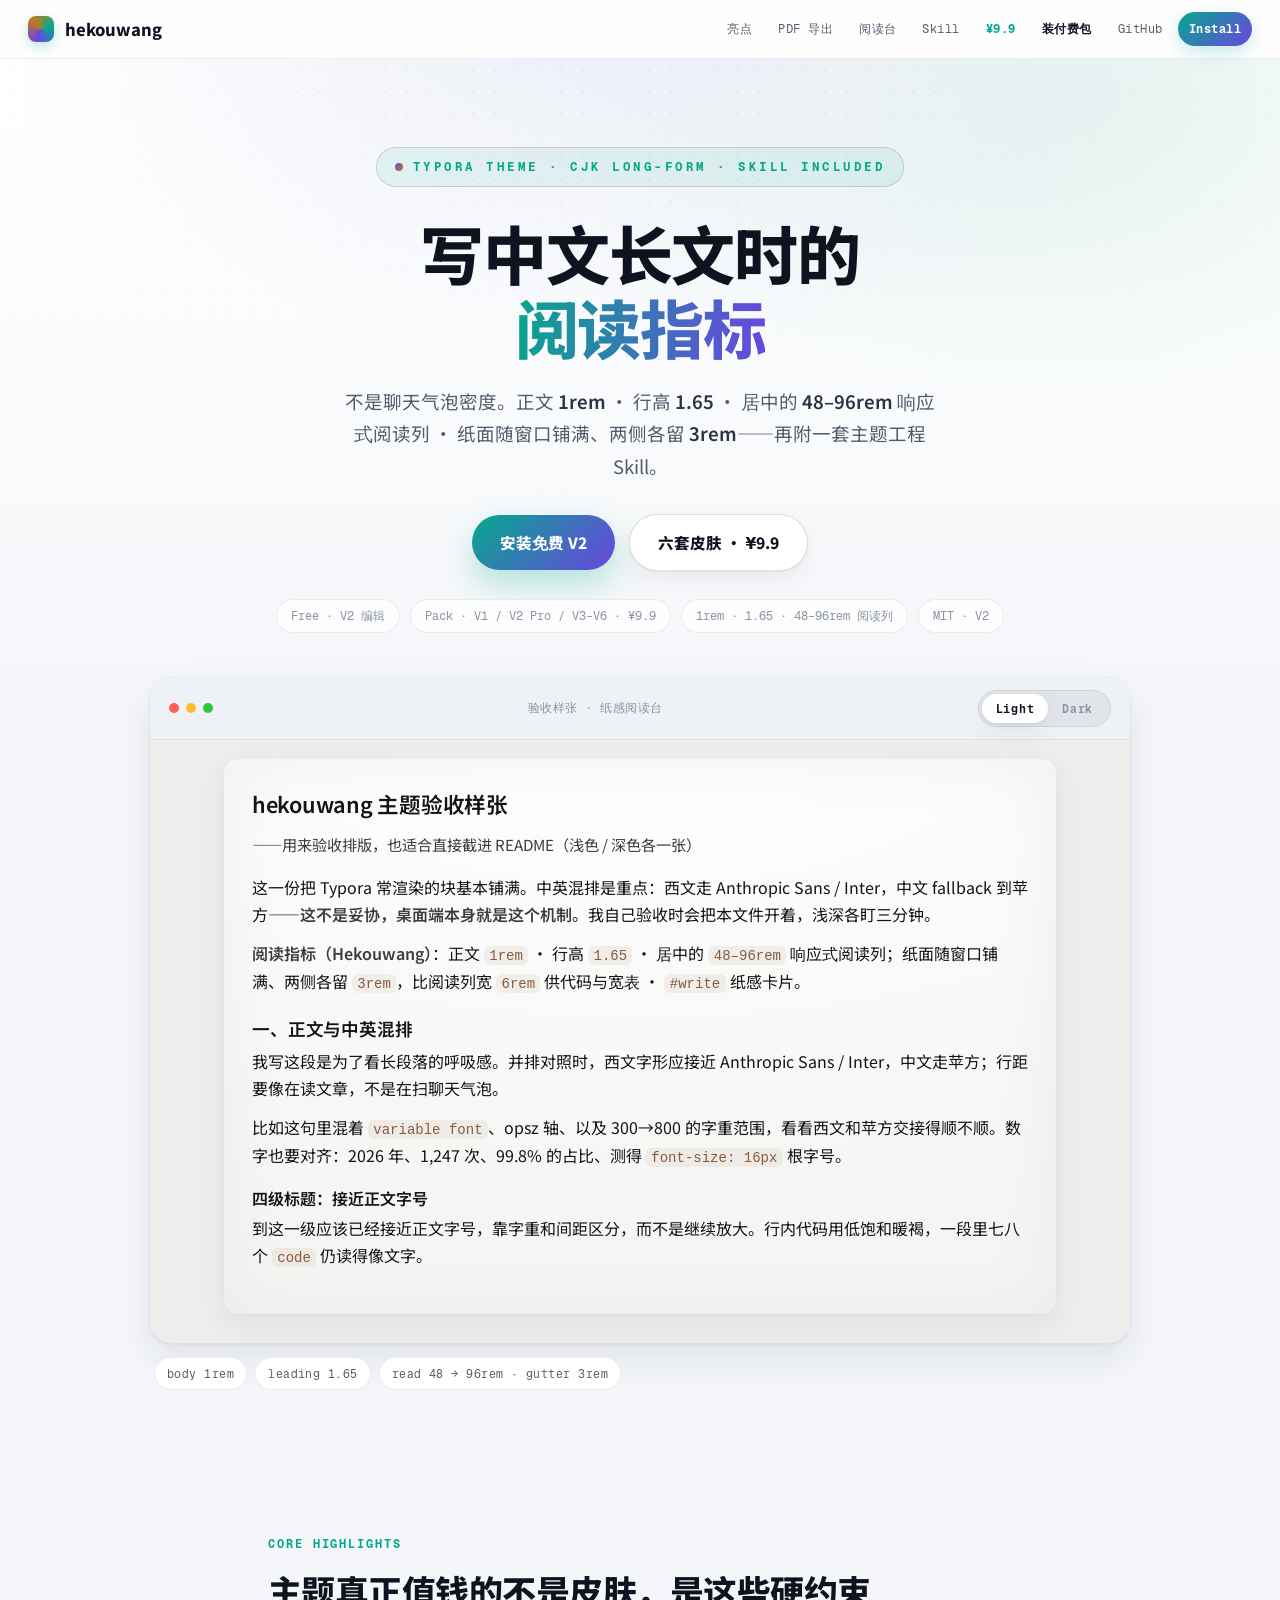
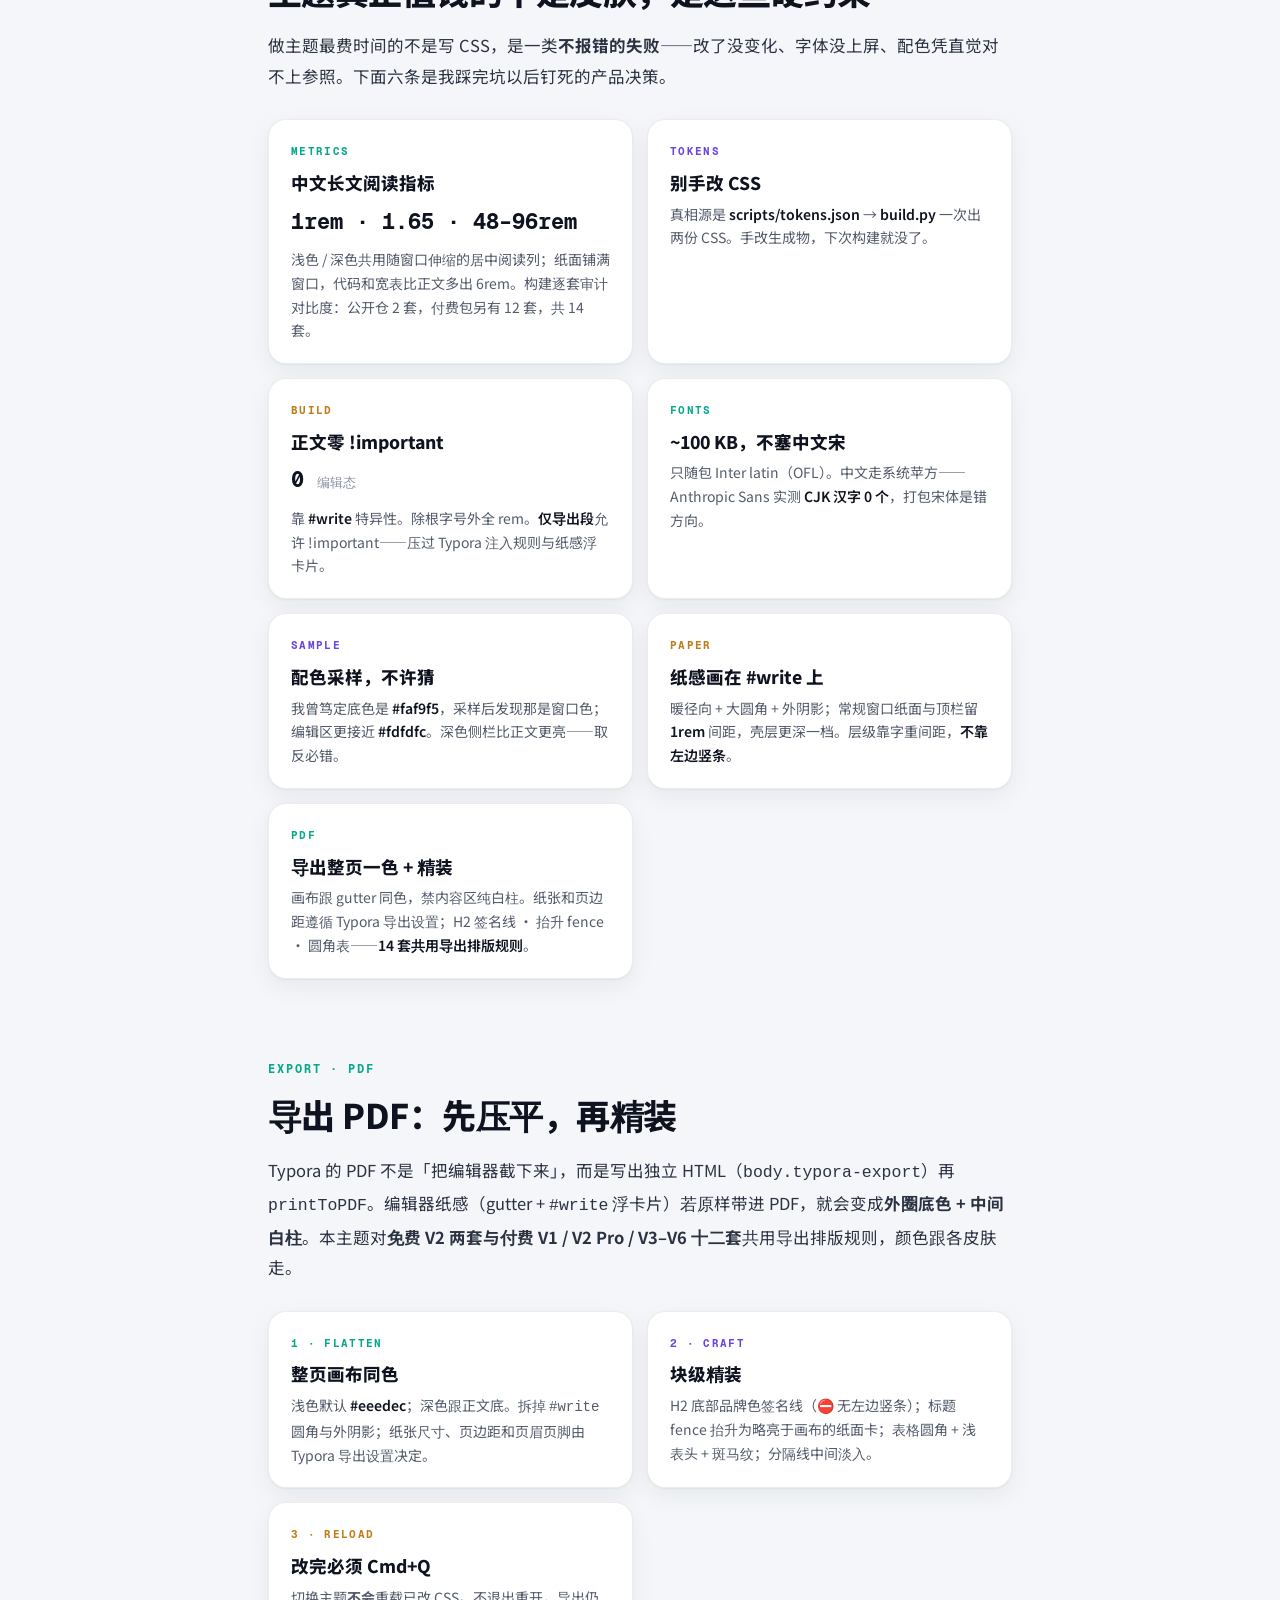
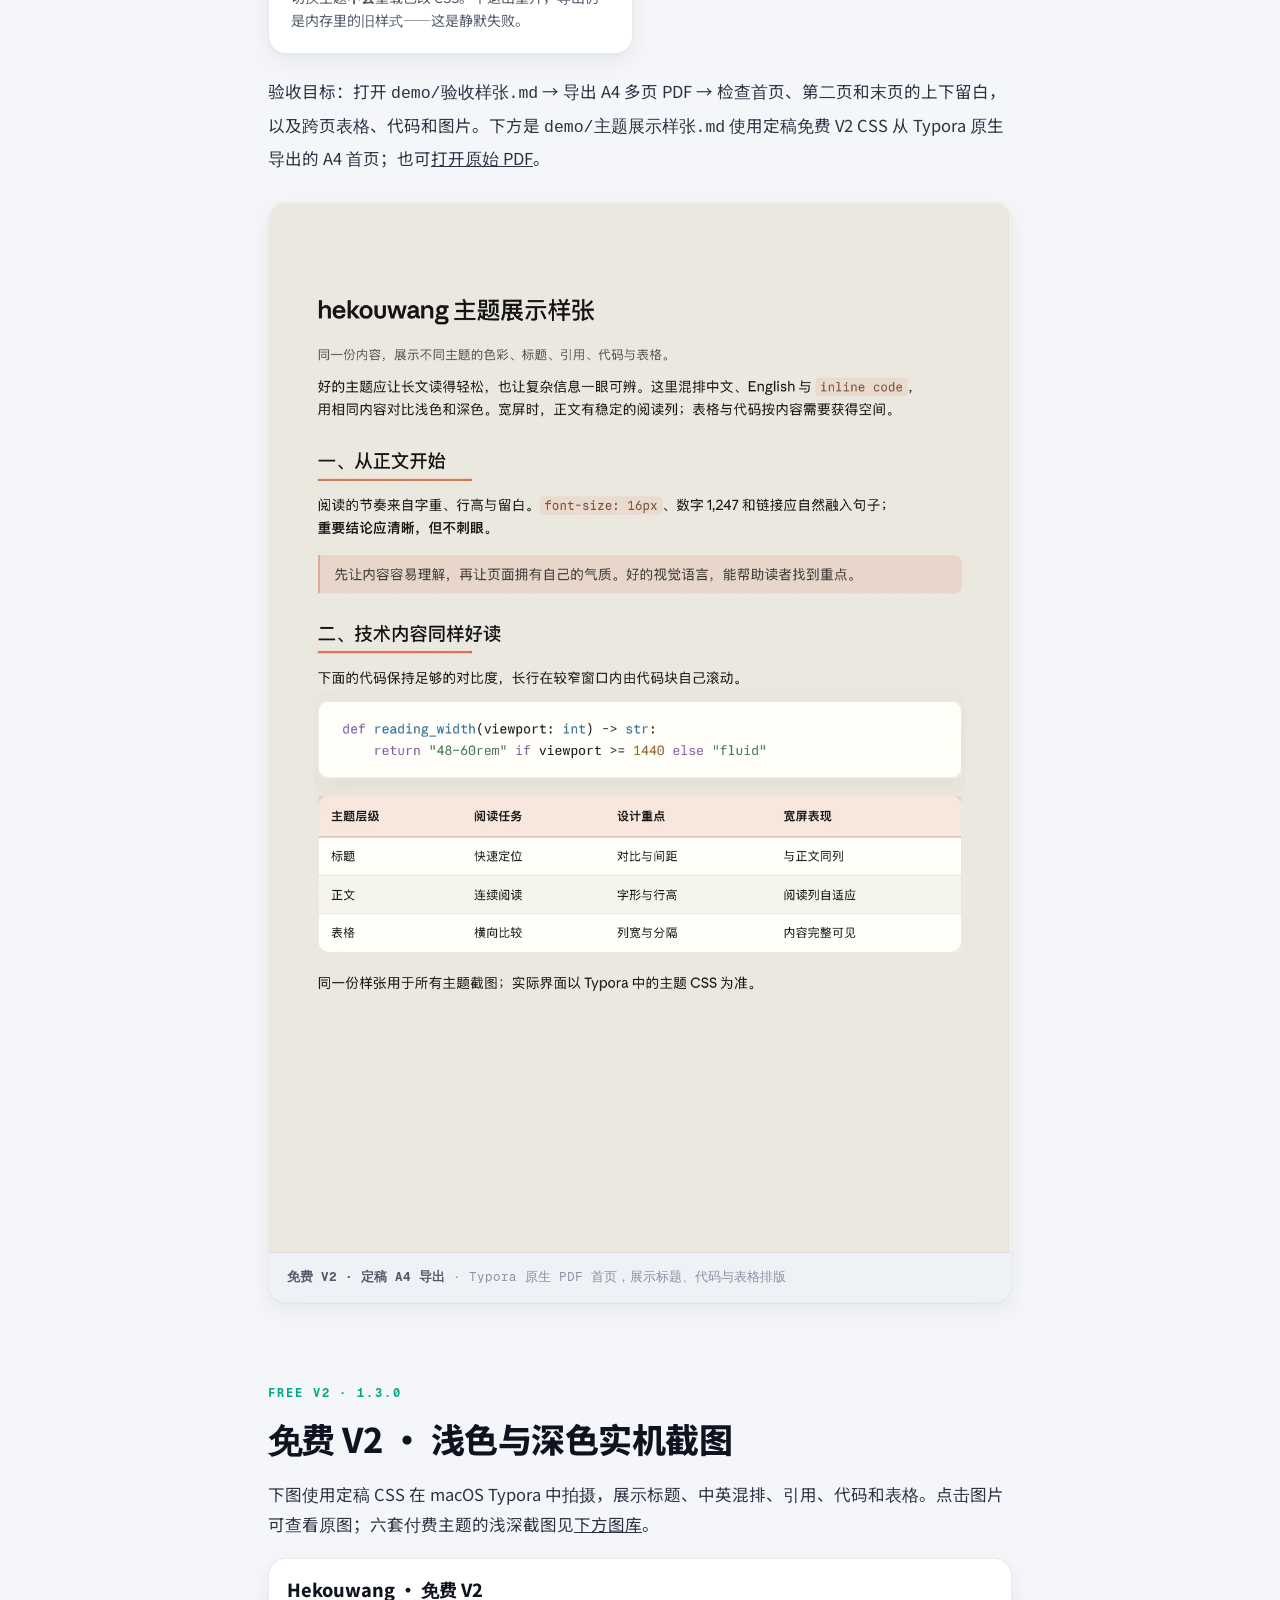
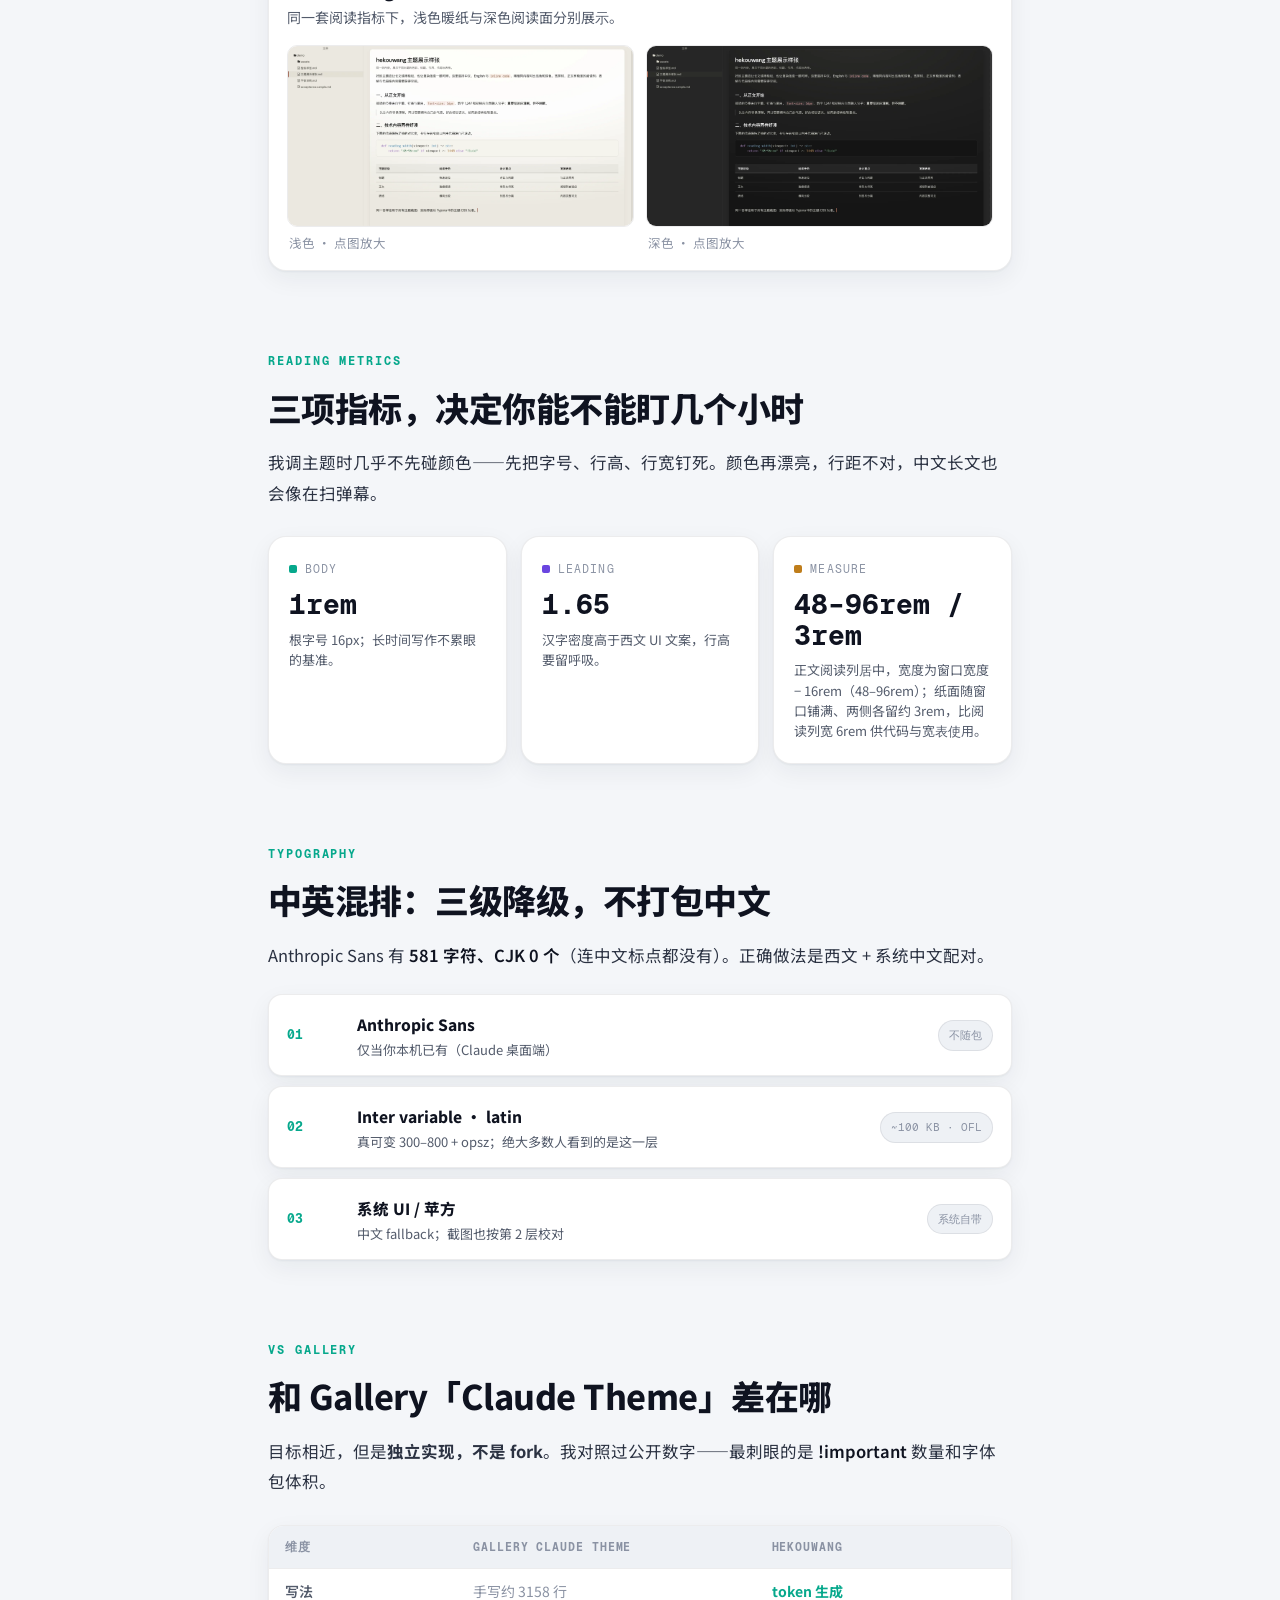
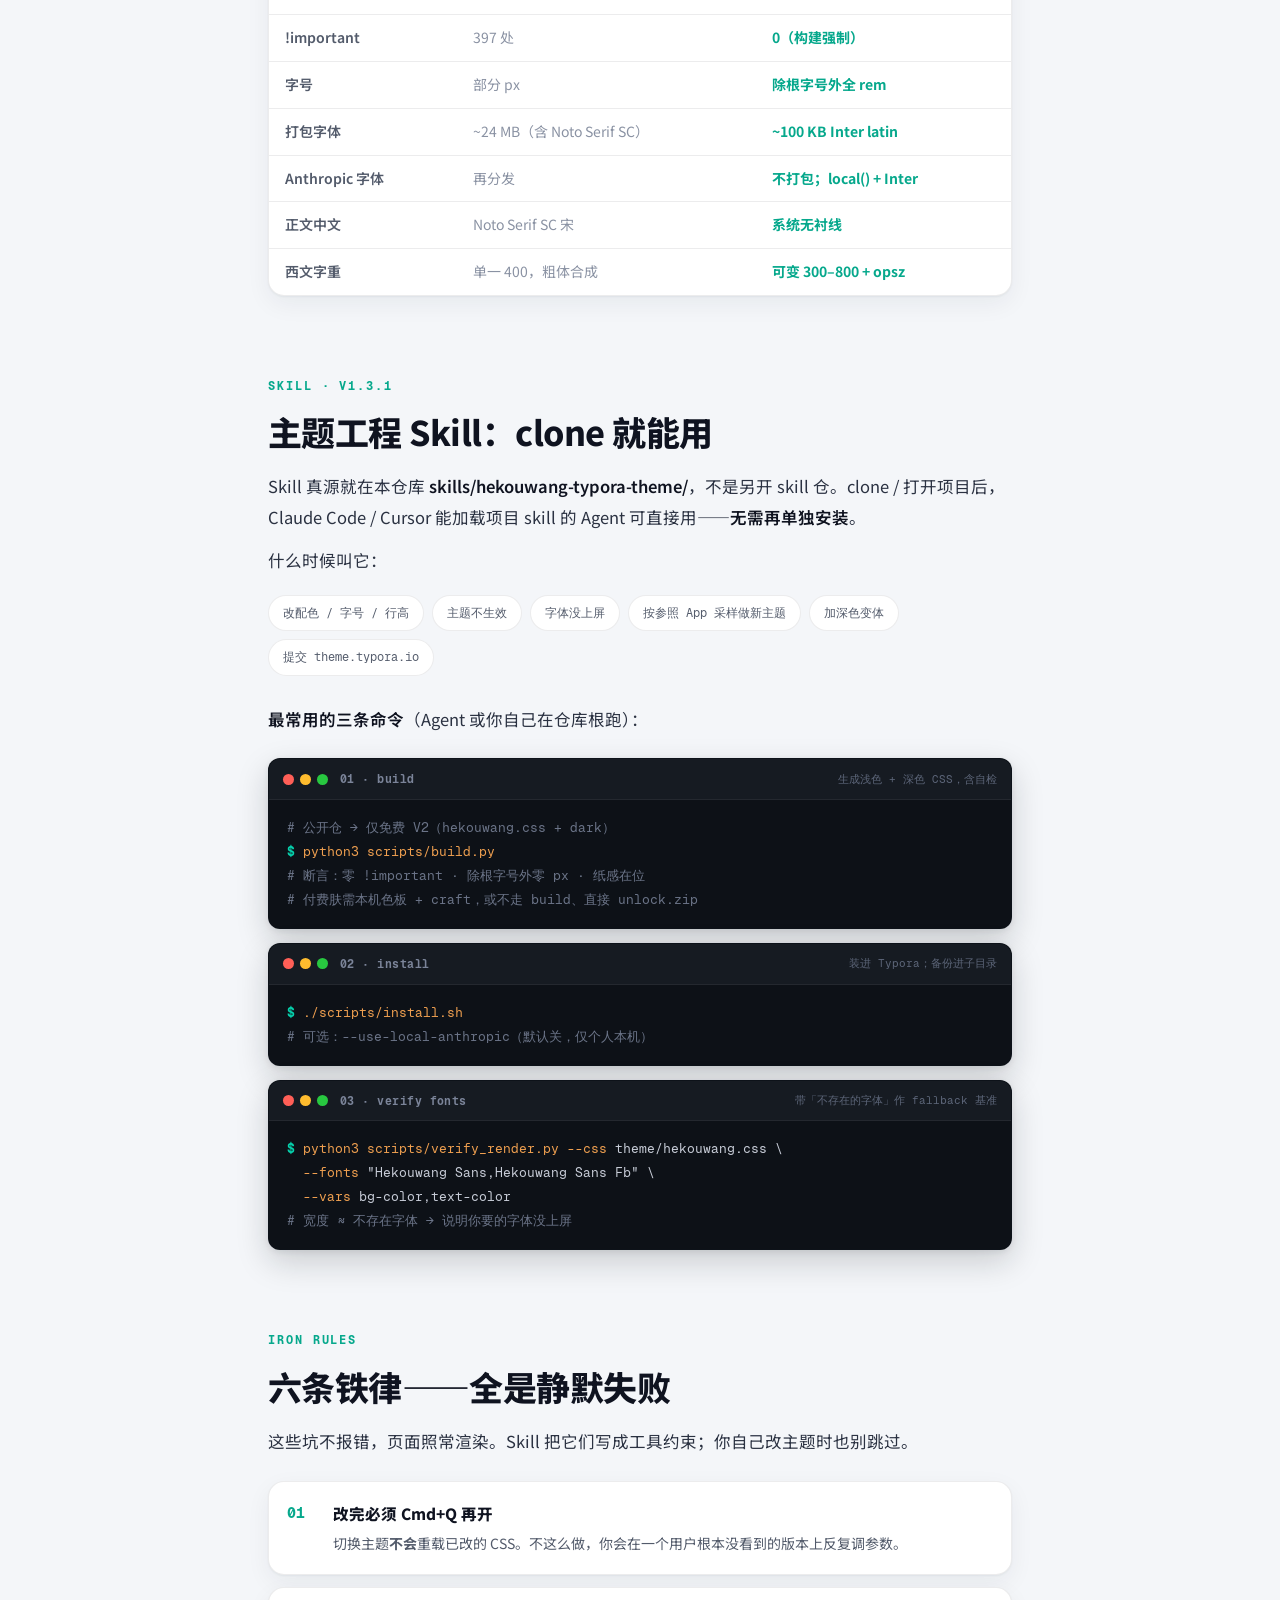
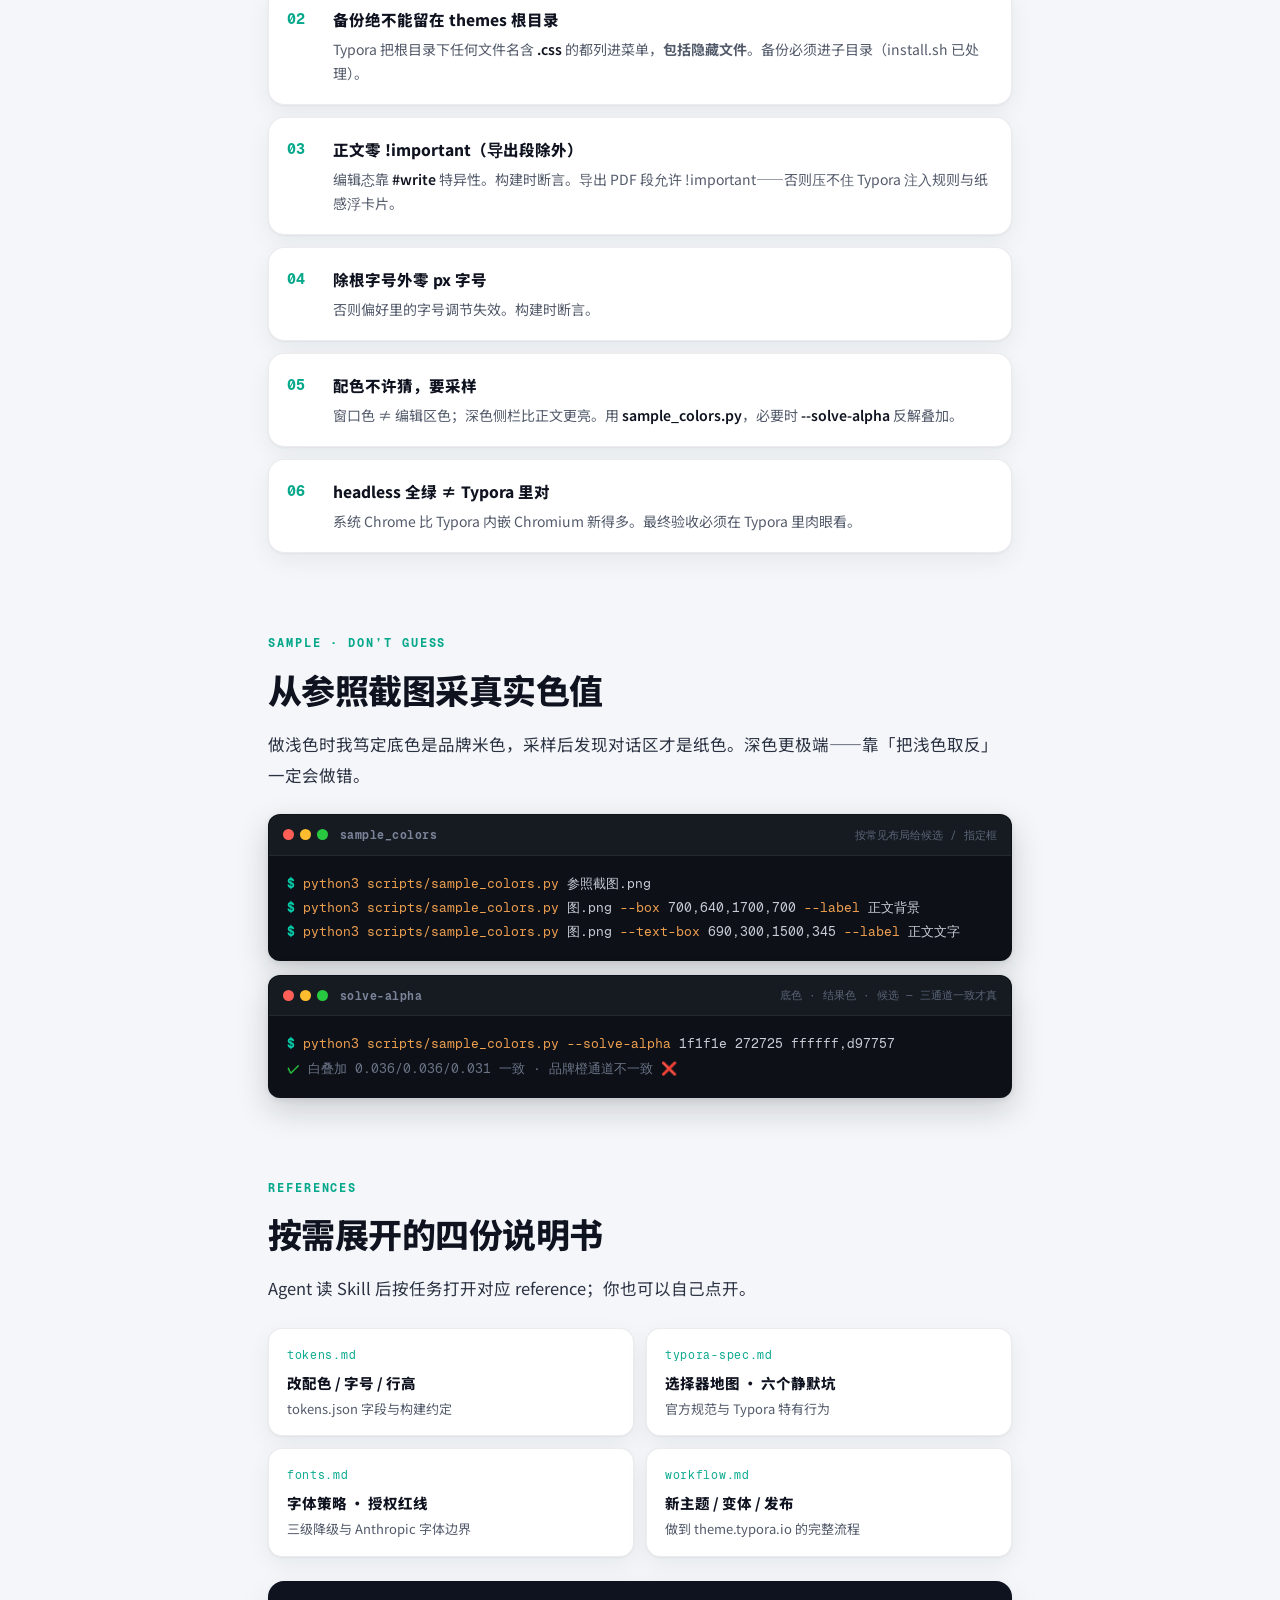
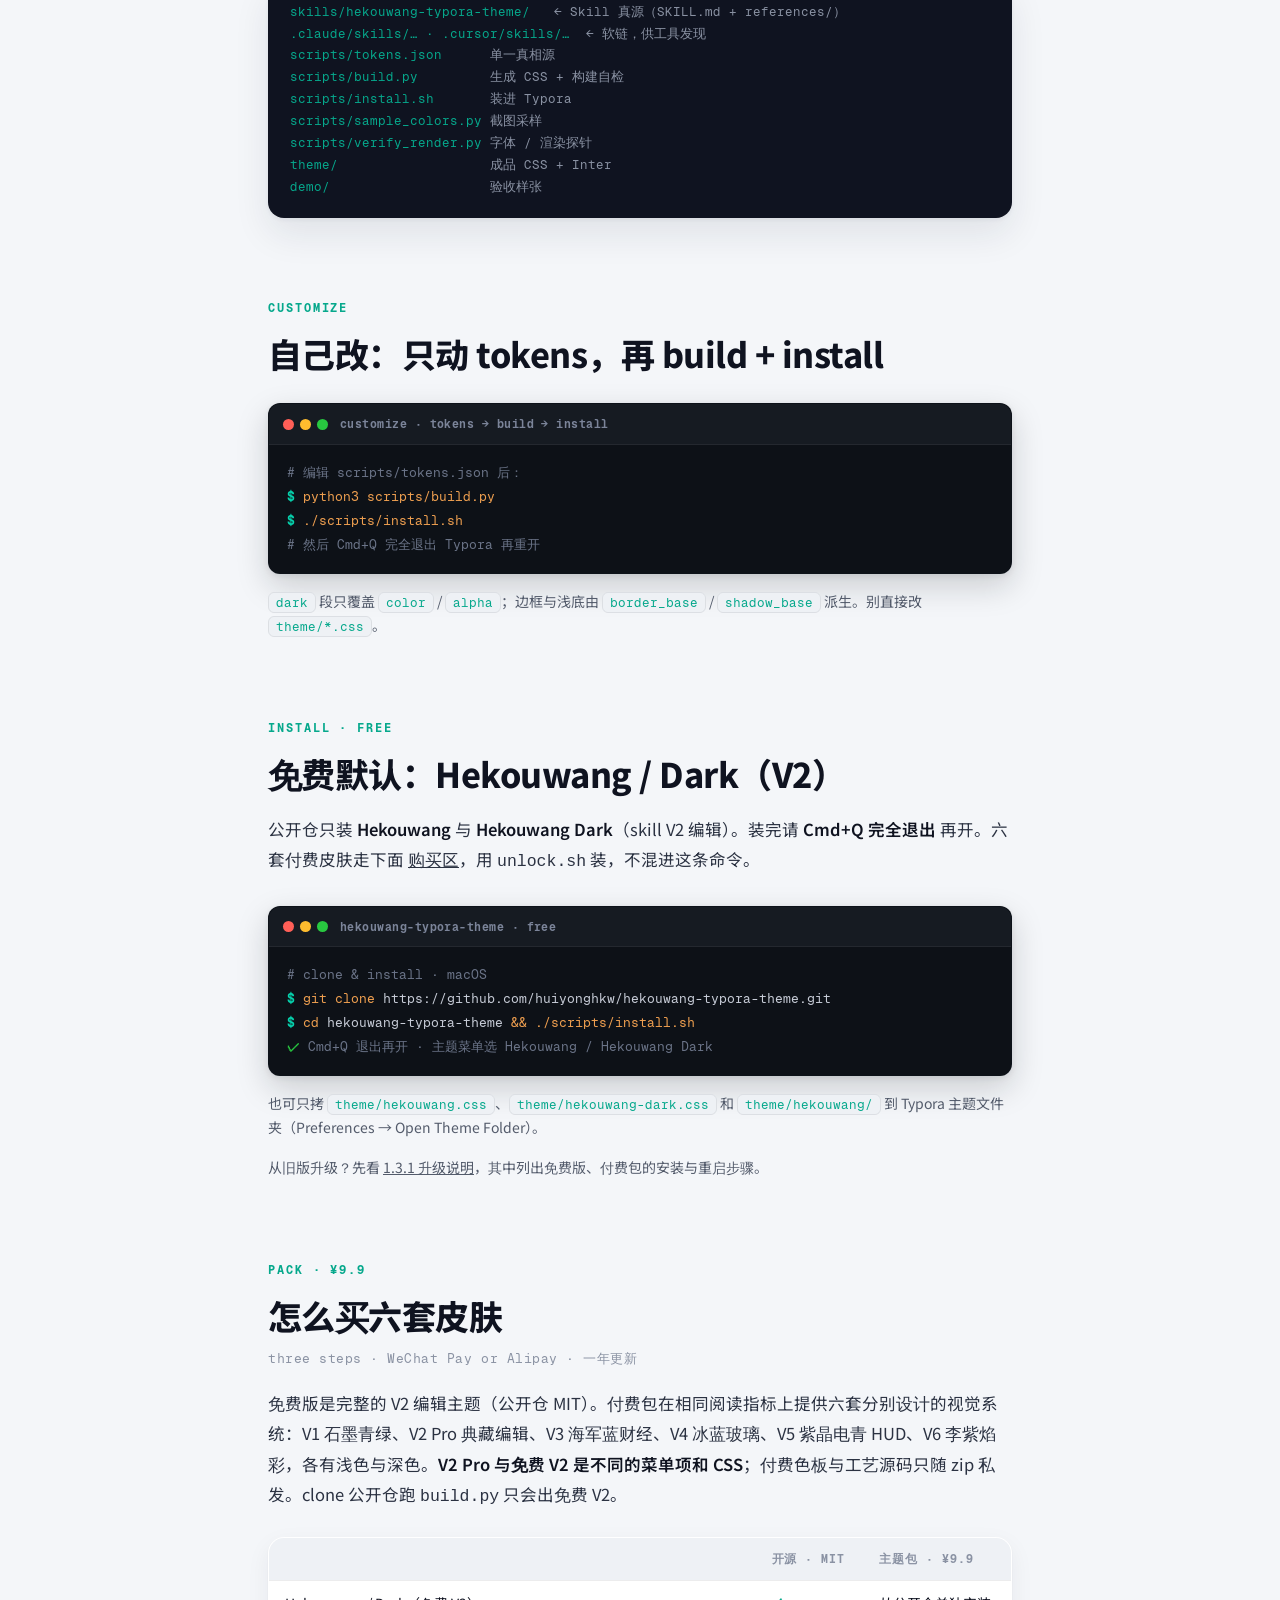
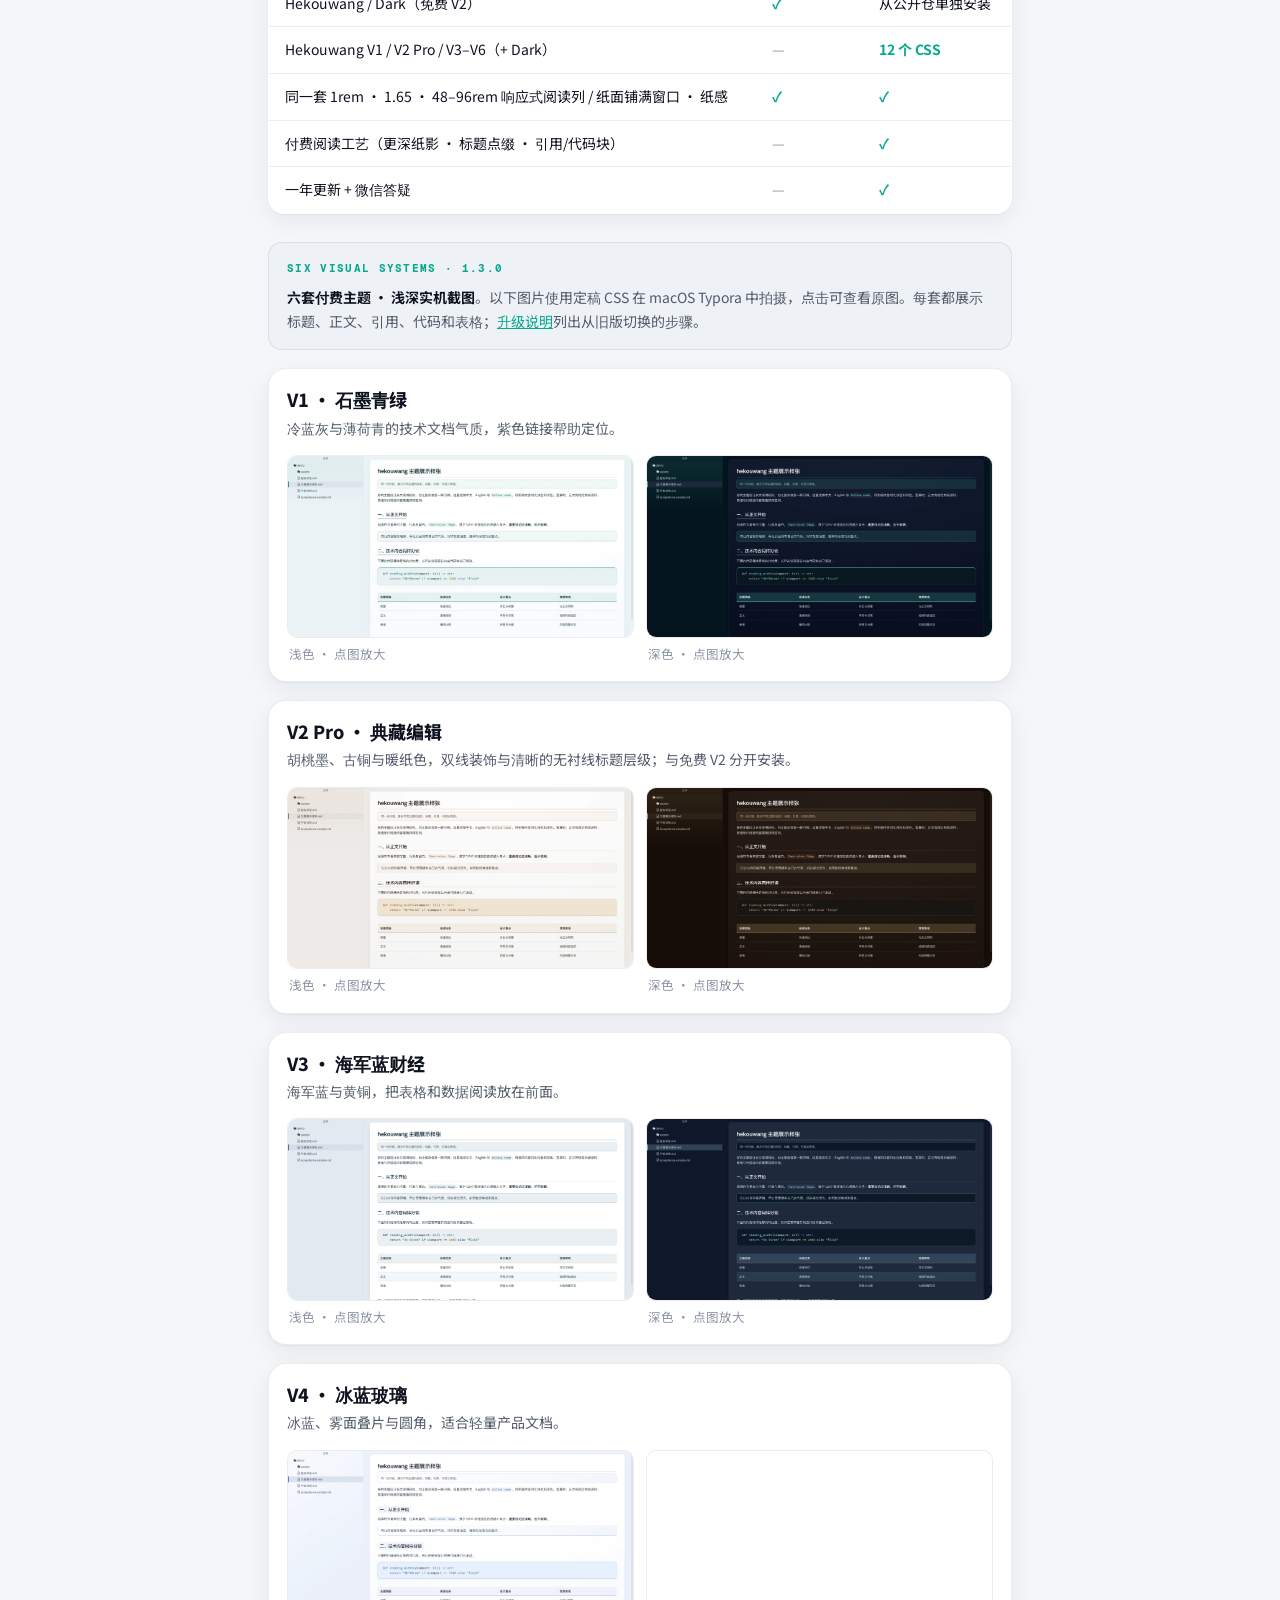
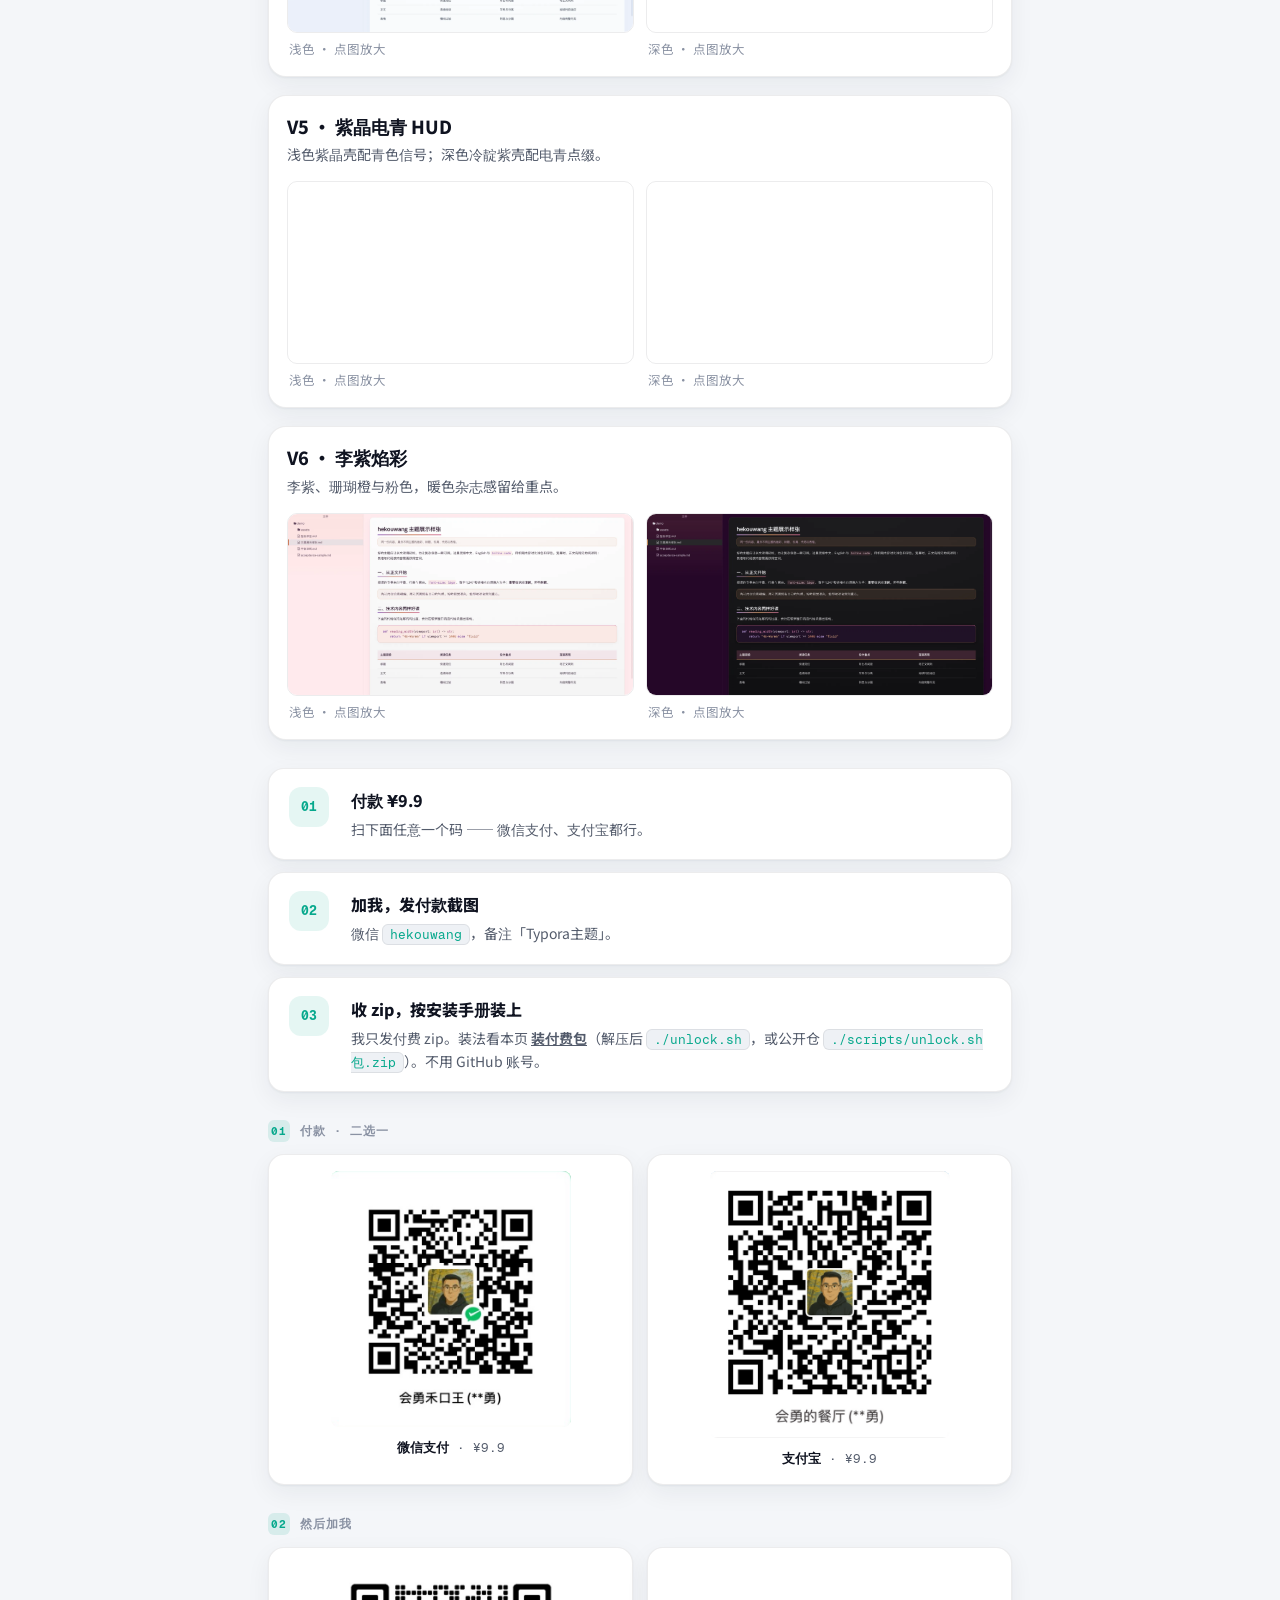
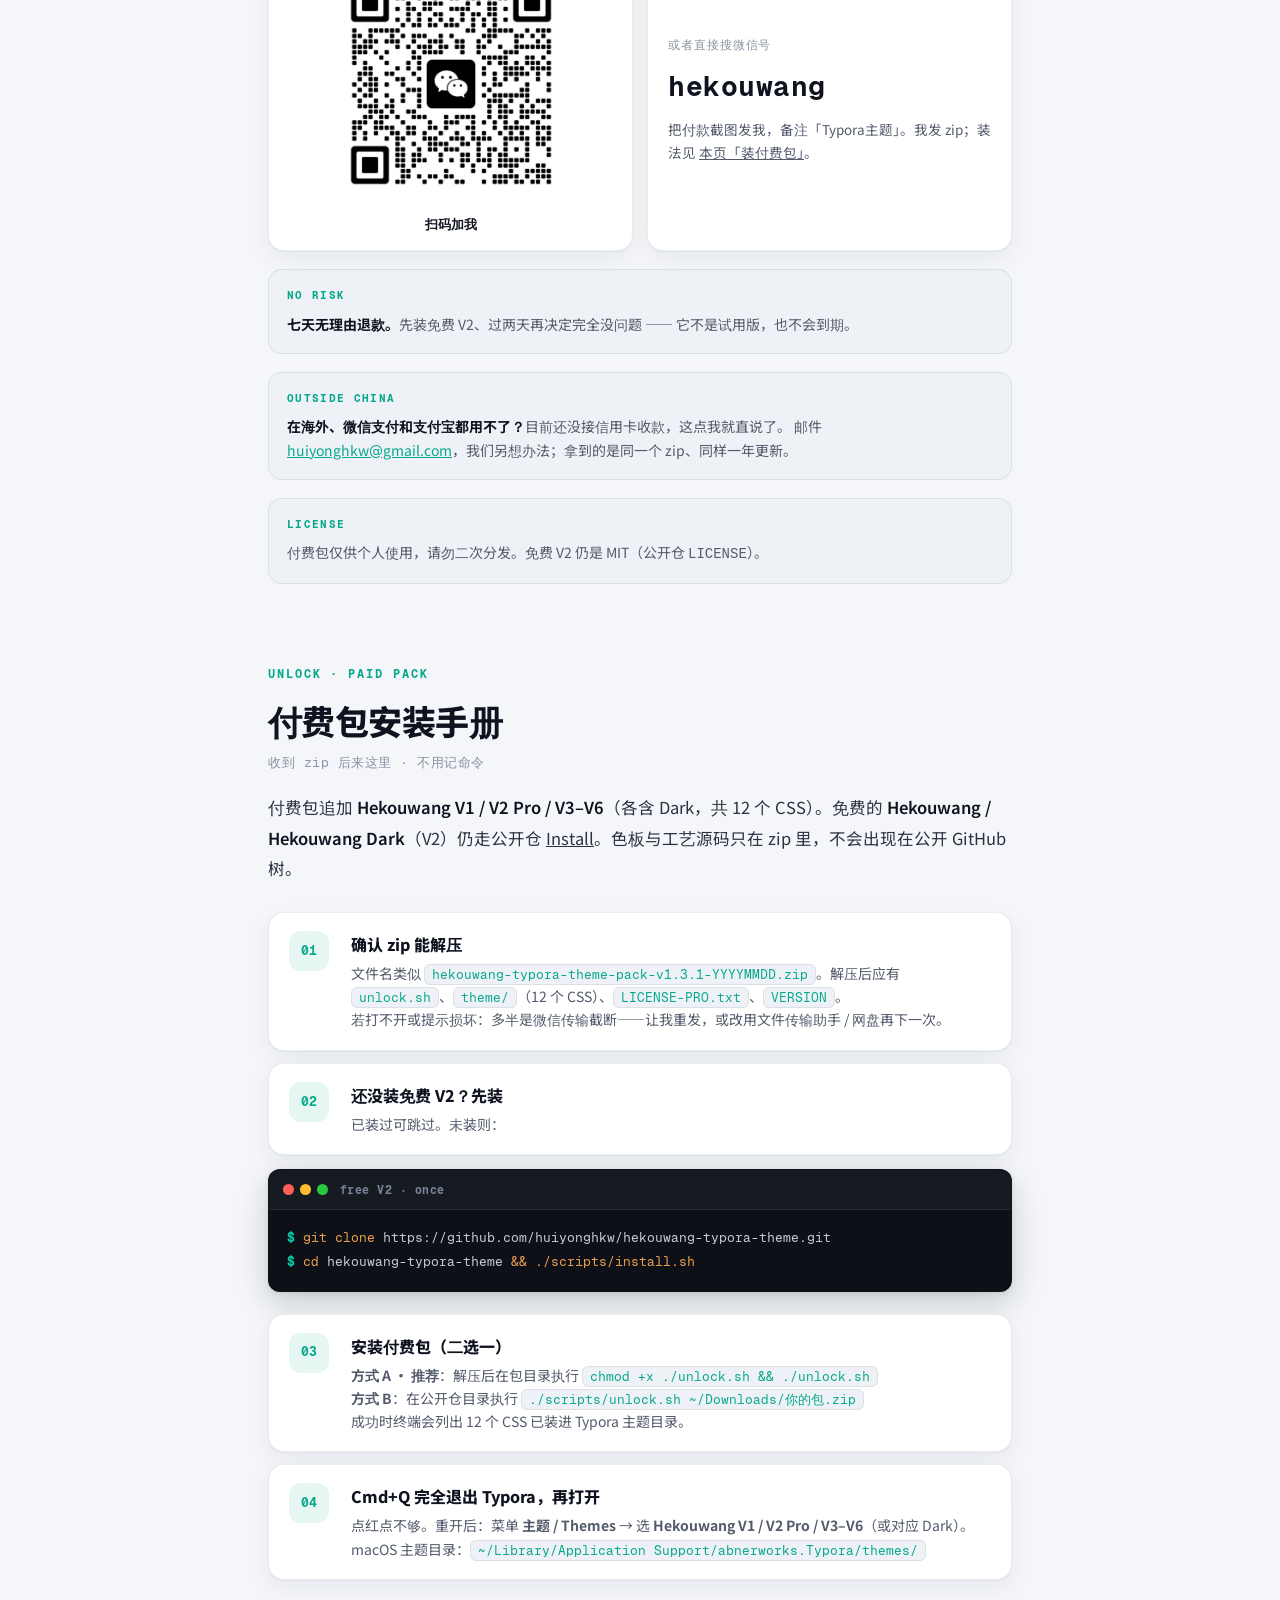
==== docs/index.html @ 179ee7b7 "fix: align code blocks with prose; PDF page uses paper color (1.3.1) Co-authored-by: Cursor <cursora" ====
<!DOCTYPE html>
<html lang="zh-CN">
<head>
<meta charset="UTF-8">
<meta name="viewport" content="width=device-width, initial-scale=1.0">
<title>hekouwang · Typora 主题 — 写中文长文时的阅读指标</title>
<meta name="description" content="给一天盯着 Markdown 好几个小时的人用的 Typora 主题。正文 1rem · 行高 1.65 · 居中 48–96rem 响应式阅读列 · 纸面随窗口铺满、两侧各留 3rem · PDF 多页导出。附主题工程 Skill。">
<meta property="og:title" content="hekouwang · Typora 主题">
<meta property="og:description" content="写中文长文时的阅读指标：1rem / 1.65 / 48–96rem 响应式阅读列 / 纸面随窗口铺满 · 纸感卡片 · PDF 导出 · 主题工程 Skill">
<meta property="og:type" content="website">
<link rel="canonical" href="https://huiyonghkw.github.io/hekouwang-typora-theme/">
<link rel="icon" href="data:image/svg+xml,%3Csvg xmlns='http://www.w3.org/2000/svg' viewBox='0 0 32 32'%3E%3Crect width='32' height='32' rx='8' fill='%230f1320'/%3E%3Cpath d='M8 22l4-8 3 4 5-9 4 6' fill='none' stroke='%2306a88c' stroke-width='2.2' stroke-linecap='round' stroke-linejoin='round'/%3E%3C/svg%3E">
<style>
/* 字体策略对齐 terminal-kit，并修「大号英文走 Noto 拉丁」：
   - 拉丁（含标题里的 Typora / Skill）优先 -apple-system → 本机 SF Pro
   - 中文落到自托管 HKW Sans SC（真 800/900，不靠苹方假粗）
   - 等宽：Geist Mono 自托管（命令卡），与 terminal 观感接近
   - ⛔ 不走 Google Fonts */
@font-face{
  font-family:'HKW Sans SC';
  src:url('fonts/hkw-sans-sc-subset.woff2') format('woff2-variations'),
      url('fonts/hkw-sans-sc-subset.woff2') format('woff2');
  font-weight:100 900;font-style:normal;font-display:swap;
}
@font-face{
  font-family:'Geist Mono';
  src:url('fonts/GeistMono-Regular.otf') format('opentype');
  font-weight:400;font-style:normal;font-display:swap;
}
@font-face{
  font-family:'Geist Mono';
  src:url('fonts/GeistMono-Bold.otf') format('opentype');
  font-weight:700;font-style:normal;font-display:swap;
}
:root{
  --bg:#f4f6f9;--surface:#ffffff;--surface2:#eef1f5;
  --border:rgba(15,20,30,.08);--border2:rgba(15,20,30,.14);
  --text:#0f1320;--read:#2b3242;--text2:#535b6b;--text3:#8a92a3;
  --accent:#06a88c;--accent2:#6a45e0;--accent3:#bf7d1a;
  --accent-rgb:6,168,140;--accent2-rgb:106,69,224;--accent3-rgb:191,125,26;
  --grid-rgb:15,20,30;--danger:#d23f4d;
  /* 拉丁先系统；中文再 HKW。别把 HKW 放第一，否则英文变成 Noto 拉丁 */
  --font:-apple-system,BlinkMacSystemFont,'HKW Sans SC','PingFang SC','Hiragino Sans GB','Microsoft YaHei',system-ui,sans-serif;
  --font-display:-apple-system,BlinkMacSystemFont,'HKW Sans SC','PingFang SC','Hiragino Sans GB','Microsoft YaHei',system-ui,sans-serif;
  --mono:'Geist Mono','SF Mono',SFMono-Regular,ui-monospace,Menlo,Consolas,monospace;
  --brand:-apple-system,BlinkMacSystemFont,'HKW Sans SC','PingFang SC',system-ui,sans-serif;
  --shadow:0 1px 2px rgba(20,30,50,.05),0 8px 24px rgba(20,30,50,.06);
  --shadow2:0 2px 4px rgba(20,30,50,.05),0 16px 36px rgba(20,30,50,.09);
  --flare:linear-gradient(100deg,var(--accent),var(--accent2));
  --flare-cta:linear-gradient(135deg,var(--accent),var(--accent2));
  --hero-bg:radial-gradient(1100px 650px at 50% -12%,#e9edf6 0%,transparent 60%),
             radial-gradient(900px 550px at 82% 6%,#e3f2ee 0%,transparent 55%),
             linear-gradient(180deg,#ffffff 0%,#f8fafc 60%,#f4f6f9 100%);
}
*{margin:0;padding:0;box-sizing:border-box}
html{scroll-behavior:smooth;font-size:16px}
body{background:var(--bg);color:var(--text);font-family:var(--font);
  -webkit-font-smoothing:antialiased;text-rendering:optimizeLegibility;line-height:1.7;overflow-x:hidden}
h1,h2,h3,.sec,.foot-brand{font-family:var(--font-display);font-weight:800}
a{color:inherit}
.prog{position:fixed;top:0;left:0;height:3px;width:0;z-index:50;
  background:var(--flare);transition:width .1s linear}

.topnav{position:sticky;top:0;z-index:40;display:flex;justify-content:space-between;align-items:center;gap:16px;
  padding:12px 28px;background:rgba(255,255,255,.86);backdrop-filter:blur(14px);-webkit-backdrop-filter:blur(14px);
  border-bottom:1px solid var(--border)}
.topnav .brand{display:flex;align-items:center;gap:11px;font-family:var(--brand);font-size:16.5px;font-weight:800;
  color:var(--text);text-decoration:none}
.topnav .mark{width:26px;height:26px;border-radius:8px;
  background:conic-gradient(from 200deg,var(--accent2),var(--accent3),var(--accent),var(--accent2));
  box-shadow:0 4px 12px rgba(var(--accent-rgb),.28)}
.topnav .links{display:flex;align-items:center;gap:4px;flex-wrap:wrap;justify-content:flex-end}
.topnav .links a{font-family:var(--mono);font-size:12px;letter-spacing:.04em;color:var(--text2);
  text-decoration:none;padding:7px 11px;border-radius:999px}
.topnav .links a:hover{color:var(--text);background:var(--surface2)}
.topnav .cta{background:var(--flare-cta)!important;color:#fff!important;font-weight:700;
  box-shadow:0 6px 18px rgba(var(--accent-rgb),.22)}
.topnav .buy-link{color:var(--accent)!important;font-weight:700}
.topnav .unlock-link{color:var(--text)!important;font-weight:700}

.hero{position:relative;background:var(--hero-bg);padding:88px 28px 72px;text-align:center;overflow:hidden}
.hero::before{content:'';position:absolute;inset:0;pointer-events:none;
  background-image:radial-gradient(circle,rgba(var(--grid-rgb),.05) 1px,transparent 1px);
  background-size:22px 22px;
  -webkit-mask-image:radial-gradient(78% 82% at 50% 0%,#000 20%,transparent 100%);
          mask-image:radial-gradient(78% 82% at 50% 0%,#000 20%,transparent 100%)}
.hero>*{position:relative}
.eyebrow{font-family:var(--mono);font-size:12.5px;font-weight:700;letter-spacing:.2em;text-transform:uppercase;
  color:var(--accent);display:inline-flex;align-items:center;gap:10px;
  background:rgba(var(--accent-rgb),.08);border:1px solid var(--border2);border-radius:999px;padding:8px 18px}
.eyebrow i{width:8px;height:8px;border-radius:50%;background:linear-gradient(135deg,var(--accent2),var(--accent3));display:inline-block}
.hero h1{font-size:clamp(36px,5.8vw,64px);font-weight:800;line-height:1.16;letter-spacing:-.02em;
  margin:28px auto 0;max-width:920px;text-wrap:balance}
.hero h1 .hl{background:var(--flare);-webkit-background-clip:text;background-clip:text;color:transparent}
.hero .sub{font-size:18.5px;line-height:1.75;color:var(--text2);max-width:600px;margin:22px auto 0}
.hero .sub b{color:var(--read);font-weight:600}
.actions{display:flex;flex-wrap:wrap;justify-content:center;align-items:center;gap:14px;margin-top:32px}
.btn{display:inline-flex;align-items:center;gap:8px;padding:14px 28px;border-radius:999px;
  font-size:15.5px;font-weight:800;text-decoration:none;border:none;cursor:pointer}
.btn-primary{background:var(--flare-cta);color:#fff;box-shadow:0 14px 32px rgba(var(--accent-rgb),.28)}
.btn-ghost{background:var(--surface);color:var(--text);border:1px solid var(--border2);box-shadow:var(--shadow)}
.hero-meta{display:flex;flex-wrap:wrap;justify-content:center;gap:10px;margin-top:28px}
.hero-meta span{font-family:var(--mono);font-size:12px;color:var(--text3);
  background:rgba(255,255,255,.78);border:1px solid var(--border);border-radius:999px;padding:6px 14px}

.stage-wrap{position:relative;z-index:5;width:min(980px,calc(100% - 40px));margin:-28px auto 0}
.stage{background:var(--surface);border:1px solid var(--border);border-radius:22px;overflow:hidden;box-shadow:var(--shadow2)}
.stage-bar{display:flex;align-items:center;justify-content:space-between;gap:12px;flex-wrap:wrap;
  padding:12px 18px;background:var(--surface2);border-bottom:1px solid var(--border)}
.stage-bar .dots{display:flex;gap:7px}
.stage-bar .dots i{width:10px;height:10px;border-radius:50%;background:rgba(15,20,30,.12)}
.stage-bar .dots i:nth-child(1){background:#ff5f57}
.stage-bar .dots i:nth-child(2){background:#febc2e}
.stage-bar .dots i:nth-child(3){background:#28c840}
.stage-bar .title{font-family:var(--mono);font-size:12px;color:var(--text3);letter-spacing:.04em}
.tog{display:inline-flex;padding:3px;background:rgba(15,20,30,.05);border-radius:999px;border:1px solid var(--border)}
.tog button{font-family:var(--mono);font-size:11.5px;letter-spacing:.06em;border:0;background:transparent;
  color:var(--text3);padding:7px 14px;border-radius:999px;cursor:pointer;font-weight:600}
.tog button.on{background:var(--surface);color:var(--text);box-shadow:var(--shadow)}
.chrome{padding:18px 16px 28px;transition:background .35s ease}
.chrome[data-mode="light"]{background:#eeedec}
.chrome[data-mode="dark"]{background:#0c0a09}
.paper{margin:0 auto;max-width:min(52em,calc(100% - 1.5rem));box-sizing:border-box;
  padding:2rem 1.75rem 2.75rem;border-radius:14px;font-size:1rem;line-height:1.65;
  font-family:-apple-system,BlinkMacSystemFont,'HKW Sans SC','PingFang SC','Hiragino Sans GB',system-ui,sans-serif;
  overflow-wrap:break-word;transition:background .35s ease,color .35s ease,box-shadow .35s ease}
.chrome[data-mode="light"] .paper{
  color:#141413;
  background:radial-gradient(140% 95% at 50% -8%,#ffffff 0%,#fafaf9 48%,#f5f5f4 100%);
  box-shadow:inset 0 1px 0 rgba(31,30,29,.04),inset 0 0 4.5rem rgba(31,30,29,.05),
             0 1px 2px rgba(31,30,29,.04),0 10px 28px rgba(31,30,29,.06)}
.chrome[data-mode="dark"] .paper{
  color:#eae8e0;
  background:radial-gradient(140% 95% at 50% -8%,#211d1c 0%,#1c1917 48%,#141210 100%);
  box-shadow:inset 0 1px 0 rgba(255,255,255,.06),inset 0 0 4.5rem rgba(255,255,255,.14),
             0 1px 2px rgba(0,0,0,.35),0 10px 28px rgba(0,0,0,.55)}
.paper h2{font-size:1.35rem;line-height:1.3;font-weight:600;letter-spacing:-.012em;margin:0 0 .85rem}
.paper .lede{margin:0 0 1.15rem;padding:0;border:0;font-size:.95rem;line-height:1.6}
.chrome[data-mode="light"] .lede{color:#3d3d3a}
.chrome[data-mode="dark"] .lede{color:#d8d6ca}
.paper p{margin:0 0 .78rem}
.paper p:last-child{margin-bottom:0}
.paper strong{font-weight:600}
.chrome[data-mode="light"] .paper strong{color:#3d3d3a}
.chrome[data-mode="dark"] .paper strong{color:#d8d6ca}
.paper code{font-family:ui-monospace,SFMono-Regular,Menlo,Consolas,monospace;font-size:.875em;
  padding:.12em .38em;border-radius:6px}
.chrome[data-mode="light"] .paper code{color:#8a5a3c;background:rgba(138,90,60,.08)}
.chrome[data-mode="dark"] .paper code{color:#ffb0af;background:rgba(255,176,175,.1)}
.paper h3{font-size:1.1rem;line-height:1.35;font-weight:600;margin:1.35rem 0 .45rem;letter-spacing:-.008em}
.paper h4{font-size:1rem;line-height:1.4;font-weight:600;margin:1.1rem 0 .35rem}
.metrics-chip{display:flex;flex-wrap:wrap;gap:8px;margin-top:14px;padding:0 4px}
.metrics-chip span{font-family:var(--mono);font-size:11.5px;letter-spacing:.04em;
  padding:6px 12px;border-radius:999px;border:1px solid var(--border);background:var(--surface);color:var(--text2)}

main{position:relative;z-index:1;max-width:800px;margin:0 auto;padding:64px 28px 100px}
section{margin-top:80px}
.sec-label{font-family:var(--mono);font-size:12px;font-weight:700;letter-spacing:.16em;text-transform:uppercase;
  color:var(--accent);margin-bottom:14px}
h2.sec{font-size:clamp(26px,4vw,34px);font-weight:800;line-height:1.28;letter-spacing:-.015em;text-wrap:balance}
.prose{font-size:16.5px;line-height:1.85;color:var(--read);margin-top:18px}
.prose b{color:var(--text);font-weight:600}
.prose + .prose{margin-top:12px}

.readout{display:grid;grid-template-columns:repeat(3,1fr);gap:14px;margin-top:28px}
.gauge{background:var(--surface);border:1px solid var(--border);border-radius:18px;padding:22px 20px;box-shadow:var(--shadow)}
.gauge .gl{font-family:var(--mono);font-size:11.5px;letter-spacing:.1em;text-transform:uppercase;
  color:var(--text3);margin-bottom:10px;display:flex;align-items:center;gap:8px}
.gauge .gl::before{content:'';width:8px;height:8px;border-radius:2px;background:var(--accent)}
.gauge:nth-child(2) .gl::before{background:var(--accent2)}
.gauge:nth-child(3) .gl::before{background:var(--accent3)}
.gauge .gv{font-family:var(--mono);font-size:28px;font-weight:700;color:var(--text);line-height:1.1}
.gauge .gu{font-size:13px;color:var(--text2);margin-top:10px;line-height:1.55}

.hl-grid{display:grid;grid-template-columns:1fr 1fr;gap:14px;margin-top:28px}
.hl-card{background:var(--surface);border:1px solid var(--border);border-radius:18px;padding:22px 22px 20px;
  box-shadow:var(--shadow);position:relative;overflow:hidden}
.hl-card .tag{font-family:var(--mono);font-size:11px;font-weight:700;letter-spacing:.12em;text-transform:uppercase;
  color:var(--accent);margin-bottom:10px}
.hl-card:nth-child(2) .tag{color:var(--accent2)}
.hl-card:nth-child(3) .tag{color:var(--accent3)}
.hl-card:nth-child(4) .tag{color:var(--accent)}
.hl-card:nth-child(5) .tag{color:var(--accent2)}
.hl-card:nth-child(6) .tag{color:var(--accent3)}
.hl-card h3{font-size:17.5px;font-weight:800;line-height:1.35;margin-bottom:8px}
.hl-card p{font-size:14px;line-height:1.7;color:var(--text2)}
.hl-card p b{color:var(--text);font-weight:600}
.hl-card .num{font-family:var(--mono);font-size:22px;font-weight:700;color:var(--text);margin:4px 0 8px}
.hl-card .num small{font-size:13px;font-weight:500;color:var(--text3)}

.shots{display:grid;grid-template-columns:1fr;gap:18px;margin-top:28px}
.shot{background:var(--surface);border:1px solid var(--border);border-radius:18px;overflow:hidden;box-shadow:var(--shadow)}
.shot img{display:block;width:100%;height:auto;vertical-align:middle}
.shot figcaption{font-family:var(--mono);font-size:12.5px;color:var(--text3);padding:14px 18px 16px;line-height:1.55;
  border-top:1px solid var(--border);background:var(--surface2)}
.shot figcaption b{color:var(--text2);font-weight:600}

.premium-gallery{display:grid;gap:18px;margin-top:18px}
.premium-card{min-width:0;padding:18px;background:var(--surface);border:1px solid var(--border);
  border-radius:18px;box-shadow:var(--shadow)}
.premium-card h3{font-size:18px;line-height:1.35;margin:0 0 5px}
.premium-card p{font-size:14px;line-height:1.6;color:var(--text2);margin:0}
.premium-pair{display:grid;grid-template-columns:repeat(2,minmax(0,1fr));gap:12px;margin-top:16px}
.premium-pair figure{min-width:0;margin:0}
.premium-pair a{display:block;overflow:hidden;border-radius:10px;border:1px solid var(--border)}
.premium-pair a:focus-visible{outline:2px solid var(--accent);outline-offset:3px}
.premium-pair img{display:block;width:100%;height:auto}
.premium-pair figcaption{font-size:12.5px;line-height:1.45;color:var(--text3);padding:7px 2px 0}

.tiers{display:flex;flex-direction:column;gap:10px;margin-top:24px}
.tier{display:grid;grid-template-columns:56px 1fr auto;gap:14px;align-items:center;
  background:var(--surface);border:1px solid var(--border);border-radius:14px;padding:16px 18px;box-shadow:var(--shadow)}
.tier .n{font-family:var(--mono);font-size:13px;font-weight:700;color:var(--accent)}
.tier h3{font-size:15.5px;font-weight:800}
.tier p{font-size:13px;color:var(--text2);margin-top:2px;line-height:1.5}
.tier .badge{font-family:var(--mono);font-size:11px;color:var(--text3);white-space:nowrap;
  background:var(--surface2);border:1px solid var(--border);border-radius:999px;padding:5px 10px}

.cmp-wrap{margin-top:28px;overflow-x:auto;border:1px solid var(--border);border-radius:16px;background:var(--surface);box-shadow:var(--shadow)}
.cmp{width:100%;border-collapse:collapse;font-size:14px;min-width:520px}
.cmp th,.cmp td{padding:12px 16px;text-align:left;border-bottom:1px solid var(--border);vertical-align:top;line-height:1.55}
.cmp th{font-family:var(--mono);font-size:11.5px;letter-spacing:.08em;text-transform:uppercase;color:var(--text3);
  background:var(--surface2)}
.cmp td:first-child{color:var(--text2);font-weight:600;white-space:nowrap}
.cmp tr:last-child td{border-bottom:0}
.cmp .win{color:var(--accent);font-weight:700}
.cmp .mute{color:var(--text3)}

.skill-when{display:flex;flex-wrap:wrap;gap:8px;margin-top:20px}
.skill-when span{font-family:var(--mono);font-size:12px;color:var(--text2);background:var(--surface);
  border:1px solid var(--border);border-radius:999px;padding:7px 14px}

.cmd-list{display:flex;flex-direction:column;gap:14px;margin-top:24px}
/* 深色终端窗 · 对齐 terminal-kit 命令卡 */
.cmd,.install{background:#0d1117;border:1px solid rgba(15,20,30,.35);border-radius:12px;overflow:hidden;
  box-shadow:0 12px 32px rgba(15,20,30,.18),0 2px 6px rgba(15,20,30,.08)}
.cmd .ch,.install .ch{display:flex;align-items:center;gap:8px;padding:10px 14px;
  background:#161b22;border-bottom:1px solid rgba(255,255,255,.06)}
.cmd .ch .dots,.install .ch .dots{display:flex;gap:6px;flex:none}
.cmd .ch .dots i,.install .ch .dots i{width:11px;height:11px;border-radius:50%;display:block}
.cmd .ch .dots i:nth-child(1),.install .ch .dots i:nth-child(1){background:#ff5f57}
.cmd .ch .dots i:nth-child(2),.install .ch .dots i:nth-child(2){background:#febc2e}
.cmd .ch .dots i:nth-child(3),.install .ch .dots i:nth-child(3){background:#28c840}
.cmd .ch .lab,.install .ch .lab{font-family:var(--mono);font-size:11.5px;font-weight:600;letter-spacing:.04em;
  color:#7b8499;margin-left:4px}
.cmd .ch .why{margin-left:auto;font-family:var(--mono);font-size:11px;color:#5c6578;max-width:52%;
  text-align:right;line-height:1.35;white-space:nowrap;overflow:hidden;text-overflow:ellipsis}
.cmd pre,.install pre{font-family:var(--mono);font-size:13px;line-height:1.85;padding:16px 18px;
  overflow-x:auto;color:#c8cdd8;margin:0;white-space:pre}
.cmd .cm,.install .cm{color:#6b7488}
.cmd .p,.install .p{color:#06d3ae;font-weight:600}
.cmd .o,.install .o{color:#f0a050}
.cmd .arg,.install .arg{color:#c8cdd8}
.cmd .kw,.install .kw{color:#f0a050}
.cmd .ok,.install .ok{color:#28c840;font-weight:600}
.cmd .hi,.install .hi{color:#06d3ae}

.rules{display:flex;flex-direction:column;gap:12px;margin-top:24px;counter-reset:rule}
.rule{background:var(--surface);border:1px solid var(--border);border-radius:16px;padding:18px 20px 18px 64px;
  box-shadow:var(--shadow);position:relative}
.rule::before{counter-increment:rule;content:counter(rule,decimal-leading-zero);
  position:absolute;left:18px;top:18px;font-family:var(--mono);font-size:15px;font-weight:700;color:var(--accent)}
.rule h3{font-size:15.5px;font-weight:800;margin-bottom:6px}
.rule p{font-size:14px;line-height:1.7;color:var(--text2)}
.rule p b{color:var(--text);font-weight:600}

.refs{display:grid;grid-template-columns:1fr 1fr;gap:12px;margin-top:24px}
.ref{background:var(--surface);border:1px solid var(--border);border-radius:14px;padding:16px 18px;box-shadow:var(--shadow);
  text-decoration:none;display:block;transition:border-color .15s}
.ref:hover{border-color:rgba(var(--accent-rgb),.4)}
.ref .k{font-family:var(--mono);font-size:11.5px;color:var(--accent);letter-spacing:.06em;margin-bottom:6px}
.ref h3{font-size:14.5px;font-weight:800;margin-bottom:4px}
.ref p{font-size:13px;color:var(--text2);line-height:1.55}

.tree{margin-top:24px;background:#0f1320;border-radius:16px;padding:20px 22px;overflow-x:auto;
  box-shadow:var(--shadow2)}
.tree pre{font-family:var(--mono);font-size:12.5px;line-height:1.75;color:#c8cdd8;margin:0;white-space:pre}
.tree .d{color:var(--accent)}
.tree .c{color:#8a92a3}

.install{margin-top:28px}
.install-note{font-size:14px;color:var(--text2);margin-top:16px;line-height:1.7}
.install-note code{font-family:var(--mono);font-size:.9em;background:var(--surface2);border:1px solid var(--border);
  border-radius:6px;padding:1px 7px;color:var(--accent)}

.principles{display:flex;flex-direction:column;gap:12px;margin-top:26px}
.pr{background:var(--surface);border:1px solid var(--border);border-radius:16px;padding:20px 22px;box-shadow:var(--shadow)}
.pr h3{font-size:16.5px;font-weight:800;margin-bottom:6px}
.pr p{font-size:14.5px;line-height:1.75;color:var(--text2)}
.pr p b{color:var(--text);font-weight:600}

.sources{margin-top:40px;font-family:var(--mono);font-size:12.5px;color:var(--text3);line-height:1.9}
.sources a{color:var(--accent);text-decoration:none;border-bottom:1px solid rgba(var(--accent-rgb),.35)}
.sources b{color:var(--text2);font-weight:600}

/* 购买区 · 对齐 terminal-kit：付款码只写在落地页 */
.buy-sub{font-family:var(--mono);font-size:13px;color:var(--text3);margin-top:10px;letter-spacing:.04em}
.buy-steps{display:flex;flex-direction:column;gap:12px;margin-top:28px}
.buy-step{display:grid;grid-template-columns:48px 1fr;gap:14px;align-items:start;
  background:var(--surface);border:1px solid var(--border);border-radius:16px;padding:18px 20px;box-shadow:var(--shadow)}
.buy-step .sq{font-family:var(--mono);font-size:13px;font-weight:700;color:var(--accent);
  width:40px;height:40px;border-radius:12px;background:rgba(var(--accent-rgb),.1);
  display:flex;align-items:center;justify-content:center}
.buy-step .tt{font-size:16px;font-weight:800;margin-bottom:4px}
.buy-step .ds{font-size:14px;line-height:1.65;color:var(--text2)}
.buy-step code{font-family:var(--mono);font-size:.92em;background:var(--surface2);border:1px solid var(--border);
  border-radius:6px;padding:1px 7px;color:var(--accent)}
.qrgrp{margin-top:28px}
.qrgrp .ghd{font-family:var(--mono);font-size:12px;font-weight:700;letter-spacing:.08em;text-transform:uppercase;
  color:var(--text3);margin-bottom:12px;display:flex;align-items:center;gap:10px}
.qrgrp .ghd .n{display:inline-flex;align-items:center;justify-content:center;width:22px;height:22px;border-radius:6px;
  background:rgba(var(--accent-rgb),.12);color:var(--accent);font-size:11px}
.qr{display:grid;grid-template-columns:1fr 1fr;gap:14px}
.qrbox{background:var(--surface);border:1px solid var(--border);border-radius:16px;padding:16px;text-align:center;box-shadow:var(--shadow)}
.qrbox img{width:100%;max-width:240px;height:auto;display:block;margin:0 auto;border-radius:8px}
.qrbox .lbl{font-family:var(--mono);font-size:12.5px;color:var(--text2);margin-top:12px;line-height:1.45}
.qrbox .lbl b{color:var(--text)}
.wxid{background:var(--surface);border:1px solid var(--border);border-radius:16px;padding:22px 20px;box-shadow:var(--shadow);
  display:flex;flex-direction:column;justify-content:center;gap:8px}
.wxid .k{font-family:var(--mono);font-size:11.5px;letter-spacing:.08em;text-transform:uppercase;color:var(--text3)}
.wxid .id{font-family:var(--mono);font-size:28px;font-weight:700;color:var(--text);letter-spacing:.02em}
.wxid .n{font-size:13.5px;line-height:1.65;color:var(--text2)}
.ask{margin-top:18px;background:var(--surface2);border:1px solid var(--border);border-radius:14px;padding:16px 18px}
.ask .lb{font-family:var(--mono);font-size:11px;font-weight:700;letter-spacing:.12em;text-transform:uppercase;
  color:var(--accent);display:block;margin-bottom:8px}
.ask p,.ask{font-size:14px;line-height:1.7;color:var(--text2)}
.ask b{color:var(--text)}
.ask a{color:var(--accent)}
.unlock-check{margin:14px 0 0;padding-left:1.1em;font-size:14.5px;line-height:1.75;color:var(--text2)}
.unlock-check li{margin:6px 0}
.tier-table{margin-top:24px;width:100%;border-collapse:collapse;font-size:14px;
  background:var(--surface);border:1px solid var(--border);border-radius:16px;overflow:hidden;box-shadow:var(--shadow)}
.tier-table th,.tier-table td{padding:12px 16px;text-align:left;border-bottom:1px solid var(--border);vertical-align:top;line-height:1.55}
.tier-table th{font-family:var(--mono);font-size:11.5px;letter-spacing:.08em;text-transform:uppercase;color:var(--text3);background:var(--surface2)}
.tier-table tr:last-child td{border-bottom:0}
.tier-table .y{color:var(--accent);font-weight:700}
.tier-table .n{color:var(--text3)}

footer{margin-top:56px;border-top:1px solid var(--border);padding-top:24px;
  display:flex;justify-content:space-between;align-items:center;flex-wrap:wrap;gap:12px}
.foot-brand{font-family:var(--brand);font-size:16px;font-weight:700}
.foot-meta{font-family:var(--mono);font-size:12.5px;color:var(--text3)}
.foot-meta a{color:var(--text2);text-decoration:none}
.foot-meta a:hover{color:var(--accent)}

@media(max-width:720px){
  .topnav{padding:10px 16px}
  .topnav .links a:not(.cta):not(.buy-link):not(.unlock-link){display:none}
  .hero{padding:64px 20px 56px}
  .stage-wrap{width:calc(100% - 24px)}
  .paper{padding:1.5rem 1.15rem 2rem;max-width:min(52em,calc(100% - .5rem))}
  .readout,.hl-grid,.refs{grid-template-columns:1fr}
  .premium-pair{grid-template-columns:1fr}
  .tier{grid-template-columns:48px 1fr;grid-template-rows:auto auto}
  .tier .badge{grid-column:2}
  .cmd .ch .why{display:none}
  .qr{grid-template-columns:1fr}
  main{padding:48px 20px 80px}
}
</style>
</head>
<body>
<div class="prog" id="prog"></div>

<nav class="topnav">
  <a class="brand" href="#">
    <span class="mark" aria-hidden="true"></span>
    hekouwang
  </a>
  <div class="links">
    <a href="#highlights">亮点</a>
    <a href="#pdf">PDF 导出</a>
    <a href="#stage">阅读台</a>
    <a href="#skill">Skill</a>
    <a class="buy-link" href="#buy">¥9.9</a>
    <a class="unlock-link" href="#unlock">装付费包</a>
    <a href="https://github.com/huiyonghkw/hekouwang-typora-theme" target="_blank" rel="noopener">GitHub</a>
    <a class="cta" href="#install">Install</a>
  </div>
</nav>

<header class="hero">
  <div class="eyebrow"><i></i> Typora theme · CJK long-form · Skill included</div>
  <h1>写中文长文时的<br><span class="hl">阅读指标</span></h1>
  <p class="sub">不是聊天气泡密度。正文 <b>1rem</b> · 行高 <b>1.65</b> · 居中的 <b>48–96rem</b> 响应式阅读列 · 纸面随窗口铺满、两侧各留 <b>3rem</b>——再附一套主题工程 Skill。</p>
  <div class="actions">
    <a class="btn btn-primary" href="#install">安装免费 V2</a>
    <a class="btn btn-ghost" href="#buy">六套皮肤 · ¥9.9</a>
  </div>
  <div class="hero-meta">
    <span>Free · V2 编辑</span>
    <span>Pack · V1 / V2 Pro / V3–V6 · ¥9.9</span>
    <span>1rem · 1.65 · 48–96rem 阅读列</span>
    <span>MIT · V2</span>
  </div>
</header>

<div class="stage-wrap" id="stage">
  <div class="stage">
    <div class="stage-bar">
      <div class="dots" aria-hidden="true"><i></i><i></i><i></i></div>
      <div class="title">验收样张 · 纸感阅读台</div>
      <div class="tog" role="group" aria-label="浅色 / 深色">
        <button type="button" class="on" data-mode="light">Light</button>
        <button type="button" data-mode="dark">Dark</button>
      </div>
    </div>
    <div class="chrome" data-mode="light" id="chrome">
      <article class="paper">
        <h2>hekouwang 主题验收样张</h2>
        <p class="lede">——用来验收排版，也适合直接截进 README（浅色 / 深色各一张）</p>
        <p>这一份把 Typora 常渲染的块基本铺满。中英混排是重点：西文走 Anthropic Sans / Inter，中文 fallback 到苹方——<strong>这不是妥协，桌面端本身就是这个机制</strong>。我自己验收时会把本文件开着，浅深各盯三分钟。</p>
        <p><strong>阅读指标（Hekouwang）</strong>：正文 <code>1rem</code> · 行高 <code>1.65</code> · 居中的 <code>48–96rem</code> 响应式阅读列；纸面随窗口铺满、两侧各留 <code>3rem</code>，比阅读列宽 <code>6rem</code> 供代码与宽表 · <code>#write</code> 纸感卡片。</p>
        <h3>一、正文与中英混排</h3>
        <p>我写这段是为了看长段落的呼吸感。并排对照时，西文字形应接近 Anthropic Sans / Inter，中文走苹方；行距要像在读文章，不是在扫聊天气泡。</p>
        <p>比如这句里混着 <code>variable font</code>、opsz 轴、以及 300→800 的字重范围，看看西文和苹方交接得顺不顺。数字也要对齐：2026 年、1,247 次、99.8% 的占比、测得 <code>font-size: 16px</code> 根字号。</p>
        <h4>四级标题：接近正文字号</h4>
        <p>到这一级应该已经接近正文字号，靠字重和间距区分，而不是继续放大。行内代码用低饱和暖褐，一段里七八个 <code>code</code> 仍读得像文字。</p>
      </article>
    </div>
  </div>
  <div class="metrics-chip" aria-hidden="true">
    <span>body 1rem</span>
    <span>leading 1.65</span>
    <span>read 48 → 96rem · gutter 3rem</span>
  </div>
</div>

<main>
  <section id="highlights">
    <div class="sec-label">Core highlights</div>
    <h2 class="sec">主题真正值钱的不是皮肤，是这些硬约束</h2>
    <p class="prose">做主题最费时间的不是写 CSS，是一类<strong>不报错的失败</strong>——改了没变化、字体没上屏、配色凭直觉对不上参照。下面六条是我踩完坑以后钉死的产品决策。</p>
    <div class="hl-grid">
      <div class="hl-card">
        <div class="tag">Metrics</div>
        <h3>中文长文阅读指标</h3>
        <div class="num">1rem · 1.65 · 48–96rem</div>
        <p>浅色 / 深色共用随窗口伸缩的居中阅读列；纸面铺满窗口，代码和宽表比正文多出 6rem。构建逐套审计对比度：公开仓 2 套，付费包另有 12 套，共 14 套。</p>
      </div>
      <div class="hl-card">
        <div class="tag">Tokens</div>
        <h3>别手改 CSS</h3>
        <p>真相源是 <b>scripts/tokens.json</b> → <b>build.py</b> 一次出两份 CSS。手改生成物，下次构建就没了。</p>
      </div>
      <div class="hl-card">
        <div class="tag">Build</div>
        <h3>正文零 !important</h3>
        <div class="num">0 <small>编辑态</small></div>
        <p>靠 <b>#write</b> 特异性。除根字号外全 rem。<b>仅导出段</b>允许 !important——压过 Typora 注入规则与纸感浮卡片。</p>
      </div>
      <div class="hl-card">
        <div class="tag">Fonts</div>
        <h3>~100 KB，不塞中文宋</h3>
        <p>只随包 Inter latin（OFL）。中文走系统苹方——Anthropic Sans 实测 <b>CJK 汉字 0 个</b>，打包宋体是错方向。</p>
      </div>
      <div class="hl-card">
        <div class="tag">Sample</div>
        <h3>配色采样，不许猜</h3>
        <p>我曾笃定底色是 <b>#faf9f5</b>，采样后发现那是窗口色；编辑区更接近 <b>#fdfdfc</b>。深色侧栏比正文更亮——取反必错。</p>
      </div>
      <div class="hl-card">
        <div class="tag">Paper</div>
        <h3>纸感画在 #write 上</h3>
        <p>暖径向 + 大圆角 + 外阴影；常规窗口纸面与顶栏留 <b>1rem</b> 间距，壳层更深一档。层级靠字重间距，<b>不靠左边竖条</b>。</p>
      </div>
      <div class="hl-card">
        <div class="tag">PDF</div>
        <h3>导出整页一色 + 精装</h3>
        <p>画布跟 gutter 同色，禁内容区纯白柱。纸张和页边距遵循 Typora 导出设置；H2 签名线 · 抬升 fence · 圆角表——<b>14 套共用导出排版规则</b>。</p>
      </div>
    </div>
  </section>

  <section id="pdf">
    <div class="sec-label">Export · PDF</div>
    <h2 class="sec">导出 PDF：先压平，再精装</h2>
    <p class="prose">Typora 的 PDF 不是「把编辑器截下来」，而是写出独立 HTML（<code>body.typora-export</code>）再 <code>printToPDF</code>。编辑器纸感（gutter + <code>#write</code> 浮卡片）若原样带进 PDF，就会变成<strong>外圈底色 + 中间白柱</strong>。本主题对<strong>免费 V2 两套与付费 V1 / V2 Pro / V3–V6 十二套</strong>共用导出排版规则，颜色跟各皮肤走。</p>
    <div class="hl-grid">
      <div class="hl-card">
        <div class="tag">1 · Flatten</div>
        <h3>整页画布同色</h3>
        <p>浅色默认 <b>#eeedec</b>；深色跟正文底。拆掉 <code>#write</code> 圆角与外阴影；纸张尺寸、页边距和页眉页脚由 Typora 导出设置决定。</p>
      </div>
      <div class="hl-card">
        <div class="tag">2 · Craft</div>
        <h3>块级精装</h3>
        <p>H2 底部品牌色签名线（⛔ 无左边竖条）；标题 fence 抬升为略亮于画布的纸面卡；表格圆角 + 浅表头 + 斑马纹；分隔线中间淡入。</p>
      </div>
      <div class="hl-card">
        <div class="tag">3 · Reload</div>
        <h3>改完必须 Cmd+Q</h3>
        <p>切换主题<strong>不会</strong>重载已改 CSS。不退出重开，导出仍是内存里的旧样式——这是静默失败。</p>
      </div>
    </div>
    <p class="prose" style="margin-top:22px">验收目标：打开 <code>demo/验收样张.md</code> → 导出 A4 多页 PDF → 检查首页、第二页和末页的上下留白，以及跨页表格、代码和图片。下方是 <code>demo/主题展示样张.md</code> 使用定稿免费 V2 CSS 从 Typora 原生导出的 A4 首页；也可<a href="previews/v2-export-a4.pdf">打开原始 PDF</a>。</p>
    <div class="shots" style="margin-top:28px">
      <figure class="shot">
        <a href="previews/v2-export-a4.webp"><img src="previews/v2-export-a4.webp" alt="免费 V2 使用 macOS Typora 原生导出的 A4 PDF 首页：标题、正文、代码与表格" width="1241" height="1754" loading="lazy" decoding="async"></a>
        <figcaption><b>免费 V2 · 定稿 A4 导出</b> · Typora 原生 PDF 首页，展示标题、代码与表格排版</figcaption>
      </figure>
    </div>
  </section>

  <section id="shots">
    <div class="sec-label">Free V2 · 1.3.0</div>
    <h2 class="sec">免费 V2 · 浅色与深色实机截图</h2>
    <p class="prose">下图使用定稿 CSS 在 macOS Typora 中拍摄，展示标题、中英混排、引用、代码和表格。点击图片可查看原图；六套付费主题的浅深截图见<a href="#compare-shots">下方图库</a>。</p>
    <div class="premium-gallery">
      <article class="premium-card">
        <h3>Hekouwang · 免费 V2</h3><p>同一套阅读指标下，浅色暖纸与深色阅读面分别展示。</p>
        <div class="premium-pair">
          <figure><a href="previews/v2-light.webp"><img src="previews/v2-light.webp" alt="免费 V2 浅色主题在 macOS Typora 中的实机截图" width="1921" height="1028" loading="lazy" decoding="async"></a><figcaption>浅色 · 点图放大</figcaption></figure>
          <figure><a href="previews/v2-dark.webp"><img src="previews/v2-dark.webp" alt="免费 V2 深色主题在 macOS Typora 中的实机截图" width="1921" height="1028" loading="lazy" decoding="async"></a><figcaption>深色 · 点图放大</figcaption></figure>
        </div>
      </article>
    </div>
  </section>

  <section id="metrics">
    <div class="sec-label">Reading metrics</div>
    <h2 class="sec">三项指标，决定你能不能盯几个小时</h2>
    <p class="prose">我调主题时几乎不先碰颜色——先把字号、行高、行宽钉死。颜色再漂亮，行距不对，中文长文也会像在扫弹幕。</p>
    <div class="readout">
      <div class="gauge">
        <div class="gl">Body</div>
        <div class="gv">1rem</div>
        <div class="gu">根字号 16px；长时间写作不累眼的基准。</div>
      </div>
      <div class="gauge">
        <div class="gl">Leading</div>
        <div class="gv">1.65</div>
        <div class="gu">汉字密度高于西文 UI 文案，行高要留呼吸。</div>
      </div>
      <div class="gauge">
        <div class="gl">Measure</div>
        <div class="gv">48–96rem / 3rem</div>
        <div class="gu">正文阅读列居中，宽度为窗口宽度 − 16rem（48–96rem）；纸面随窗口铺满、两侧各留约 3rem，比阅读列宽 6rem 供代码与宽表使用。</div>
      </div>
    </div>
  </section>

  <section id="fonts">
    <div class="sec-label">Typography</div>
    <h2 class="sec">中英混排：三级降级，不打包中文</h2>
    <p class="prose">Anthropic Sans 有 <b>581 字符、CJK 0 个</b>（连中文标点都没有）。正确做法是西文 + 系统中文配对。</p>
    <div class="tiers">
      <div class="tier">
        <div class="n">01</div>
        <div>
          <h3>Anthropic Sans</h3>
          <p>仅当你本机已有（Claude 桌面端）</p>
        </div>
        <span class="badge">不随包</span>
      </div>
      <div class="tier">
        <div class="n">02</div>
        <div>
          <h3>Inter variable · latin</h3>
          <p>真可变 300–800 + opsz；绝大多数人看到的是这一层</p>
        </div>
        <span class="badge">~100 KB · OFL</span>
      </div>
      <div class="tier">
        <div class="n">03</div>
        <div>
          <h3>系统 UI / 苹方</h3>
          <p>中文 fallback；截图也按第 2 层校对</p>
        </div>
        <span class="badge">系统自带</span>
      </div>
    </div>
  </section>

  <section id="compare">
    <div class="sec-label">vs Gallery</div>
    <h2 class="sec">和 Gallery「Claude Theme」差在哪</h2>
    <p class="prose">目标相近，但是<strong>独立实现，不是 fork</strong>。我对照过公开数字——最刺眼的是 <b>!important</b> 数量和字体包体积。</p>
    <div class="cmp-wrap">
      <table class="cmp">
        <thead>
          <tr><th>维度</th><th>Gallery Claude Theme</th><th>hekouwang</th></tr>
        </thead>
        <tbody>
          <tr><td>写法</td><td class="mute">手写约 3158 行</td><td class="win">token 生成</td></tr>
          <tr><td>!important</td><td class="mute">397 处</td><td class="win">0（构建强制）</td></tr>
          <tr><td>字号</td><td class="mute">部分 px</td><td class="win">除根字号外全 rem</td></tr>
          <tr><td>打包字体</td><td class="mute">~24 MB（含 Noto Serif SC）</td><td class="win">~100 KB Inter latin</td></tr>
          <tr><td>Anthropic 字体</td><td class="mute">再分发</td><td class="win">不打包；local() + Inter</td></tr>
          <tr><td>正文中文</td><td class="mute">Noto Serif SC 宋</td><td class="win">系统无衬线</td></tr>
          <tr><td>西文字重</td><td class="mute">单一 400，粗体合成</td><td class="win">可变 300–800 + opsz</td></tr>
        </tbody>
      </table>
    </div>
  </section>

  <section id="skill">
    <div class="sec-label">Skill · v1.3.1</div>
    <h2 class="sec">主题工程 Skill：clone 就能用</h2>
    <p class="prose">Skill 真源就在本仓库 <b>skills/hekouwang-typora-theme/</b>，不是另开 skill 仓。clone / 打开项目后，Claude Code / Cursor 能加载项目 skill 的 Agent 可直接用——<b>无需再单独安装</b>。</p>
    <p class="prose">什么时候叫它：</p>
    <div class="skill-when">
      <span>改配色 / 字号 / 行高</span>
      <span>主题不生效</span>
      <span>字体没上屏</span>
      <span>按参照 App 采样做新主题</span>
      <span>加深色变体</span>
      <span>提交 theme.typora.io</span>
    </div>

    <p class="prose" style="margin-top:28px"><b>最常用的三条命令</b>（Agent 或你自己在仓库根跑）：</p>
    <div class="cmd-list">
      <div class="cmd">
        <div class="ch">
          <span class="dots" aria-hidden="true"><i></i><i></i><i></i></span>
          <span class="lab">01 · build</span>
          <span class="why">生成浅色 + 深色 CSS，含自检</span>
        </div>
        <pre><span class="cm"># 公开仓 → 仅免费 V2（hekouwang.css + dark）</span>
<span class="p">$</span> <span class="o">python3 scripts/build.py</span>
<span class="cm"># 断言：零 !important · 除根字号外零 px · 纸感在位</span>
<span class="cm"># 付费肤需本机色板 + craft，或不走 build、直接 unlock.zip</span></pre>
      </div>
      <div class="cmd">
        <div class="ch">
          <span class="dots" aria-hidden="true"><i></i><i></i><i></i></span>
          <span class="lab">02 · install</span>
          <span class="why">装进 Typora；备份进子目录</span>
        </div>
        <pre><span class="p">$</span> <span class="o">./scripts/install.sh</span>
<span class="cm"># 可选：--use-local-anthropic（默认关，仅个人本机）</span></pre>
      </div>
      <div class="cmd">
        <div class="ch">
          <span class="dots" aria-hidden="true"><i></i><i></i><i></i></span>
          <span class="lab">03 · verify fonts</span>
          <span class="why">带「不存在的字体」作 fallback 基准</span>
        </div>
        <pre><span class="p">$</span> <span class="o">python3 scripts/verify_render.py</span> <span class="kw">--css</span> <span class="arg">theme/hekouwang.css</span> \
  <span class="kw">--fonts</span> <span class="arg">"Hekouwang Sans,Hekouwang Sans Fb"</span> \
  <span class="kw">--vars</span> <span class="arg">bg-color,text-color</span>
<span class="cm"># 宽度 ≈ 不存在字体 → 说明你要的字体没上屏</span></pre>
      </div>
    </div>
  </section>

  <section id="iron">
    <div class="sec-label">Iron rules</div>
    <h2 class="sec">六条铁律——全是静默失败</h2>
    <p class="prose">这些坑不报错，页面照常渲染。Skill 把它们写成工具约束；你自己改主题时也别跳过。</p>
    <div class="rules">
      <div class="rule">
        <h3>改完必须 Cmd+Q 再开</h3>
        <p>切换主题<strong>不会</strong>重载已改的 CSS。不这么做，你会在一个用户根本没看到的版本上反复调参数。</p>
      </div>
      <div class="rule">
        <h3>备份绝不能留在 themes 根目录</h3>
        <p>Typora 把根目录下任何文件名含 <b>.css</b> 的都列进菜单，<strong>包括隐藏文件</strong>。备份必须进子目录（install.sh 已处理）。</p>
      </div>
      <div class="rule">
        <h3>正文零 !important（导出段除外）</h3>
        <p>编辑态靠 <b>#write</b> 特异性。构建时断言。导出 PDF 段允许 !important——否则压不住 Typora 注入规则与纸感浮卡片。</p>
      </div>
      <div class="rule">
        <h3>除根字号外零 px 字号</h3>
        <p>否则偏好里的字号调节失效。构建时断言。</p>
      </div>
      <div class="rule">
        <h3>配色不许猜，要采样</h3>
        <p>窗口色 ≠ 编辑区色；深色侧栏比正文更亮。用 <b>sample_colors.py</b>，必要时 <b>--solve-alpha</b> 反解叠加。</p>
      </div>
      <div class="rule">
        <h3>headless 全绿 ≠ Typora 里对</h3>
        <p>系统 Chrome 比 Typora 内嵌 Chromium 新得多。最终验收必须在 Typora 里肉眼看。</p>
      </div>
    </div>
  </section>

  <section id="sample">
    <div class="sec-label">Sample · don’t guess</div>
    <h2 class="sec">从参照截图采真实色值</h2>
    <p class="prose">做浅色时我笃定底色是品牌米色，采样后发现对话区才是纸色。深色更极端——靠「把浅色取反」一定会做错。</p>
    <div class="cmd-list">
      <div class="cmd">
        <div class="ch">
          <span class="dots" aria-hidden="true"><i></i><i></i><i></i></span>
          <span class="lab">sample_colors</span>
          <span class="why">按常见布局给候选 / 指定框</span>
        </div>
        <pre><span class="p">$</span> <span class="o">python3 scripts/sample_colors.py</span> <span class="arg">参照截图.png</span>
<span class="p">$</span> <span class="o">python3 scripts/sample_colors.py</span> <span class="arg">图.png</span> <span class="kw">--box</span> <span class="arg">700,640,1700,700</span> <span class="kw">--label</span> <span class="arg">正文背景</span>
<span class="p">$</span> <span class="o">python3 scripts/sample_colors.py</span> <span class="arg">图.png</span> <span class="kw">--text-box</span> <span class="arg">690,300,1500,345</span> <span class="kw">--label</span> <span class="arg">正文文字</span></pre>
      </div>
      <div class="cmd">
        <div class="ch">
          <span class="dots" aria-hidden="true"><i></i><i></i><i></i></span>
          <span class="lab">solve-alpha</span>
          <span class="why">底色 · 结果色 · 候选 — 三通道一致才真</span>
        </div>
        <pre><span class="p">$</span> <span class="o">python3 scripts/sample_colors.py</span> <span class="kw">--solve-alpha</span> <span class="arg">1f1f1e 272725 ffffff,d97757</span>
<span class="ok">✓</span> <span class="cm">白叠加 0.036/0.036/0.031 一致 · 品牌橙通道不一致 ❌</span></pre>
      </div>
    </div>
  </section>

  <section id="refs">
    <div class="sec-label">References</div>
    <h2 class="sec">按需展开的四份说明书</h2>
    <p class="prose">Agent 读 Skill 后按任务打开对应 reference；你也可以自己点开。</p>
    <div class="refs">
      <a class="ref" href="https://github.com/huiyonghkw/hekouwang-typora-theme/blob/main/skills/hekouwang-typora-theme/references/tokens.md" target="_blank" rel="noopener">
        <div class="k">tokens.md</div>
        <h3>改配色 / 字号 / 行高</h3>
        <p>tokens.json 字段与构建约定</p>
      </a>
      <a class="ref" href="https://github.com/huiyonghkw/hekouwang-typora-theme/blob/main/skills/hekouwang-typora-theme/references/typora-spec.md" target="_blank" rel="noopener">
        <div class="k">typora-spec.md</div>
        <h3>选择器地图 · 六个静默坑</h3>
        <p>官方规范与 Typora 特有行为</p>
      </a>
      <a class="ref" href="https://github.com/huiyonghkw/hekouwang-typora-theme/blob/main/skills/hekouwang-typora-theme/references/fonts.md" target="_blank" rel="noopener">
        <div class="k">fonts.md</div>
        <h3>字体策略 · 授权红线</h3>
        <p>三级降级与 Anthropic 字体边界</p>
      </a>
      <a class="ref" href="https://github.com/huiyonghkw/hekouwang-typora-theme/blob/main/skills/hekouwang-typora-theme/references/workflow.md" target="_blank" rel="noopener">
        <div class="k">workflow.md</div>
        <h3>新主题 / 变体 / 发布</h3>
        <p>做到 theme.typora.io 的完整流程</p>
      </a>
    </div>
    <div class="tree">
      <pre><span class="d">skills/hekouwang-typora-theme/</span>   <span class="c">← Skill 真源（SKILL.md + references/）</span>
<span class="d">.claude/skills/… · .cursor/skills/…</span>  <span class="c">← 软链，供工具发现</span>
<span class="d">scripts/tokens.json</span>      <span class="c">单一真相源</span>
<span class="d">scripts/build.py</span>         <span class="c">生成 CSS + 构建自检</span>
<span class="d">scripts/install.sh</span>       <span class="c">装进 Typora</span>
<span class="d">scripts/sample_colors.py</span> <span class="c">截图采样</span>
<span class="d">scripts/verify_render.py</span> <span class="c">字体 / 渲染探针</span>
<span class="d">theme/</span>                   <span class="c">成品 CSS + Inter</span>
<span class="d">demo/</span>                    <span class="c">验收样张</span></pre>
    </div>
  </section>

  <section id="customize">
    <div class="sec-label">Customize</div>
    <h2 class="sec">自己改：只动 tokens，再 build + install</h2>
    <div class="install">
      <div class="ch">
        <span class="dots" aria-hidden="true"><i></i><i></i><i></i></span>
        <span class="lab">customize · tokens → build → install</span>
      </div>
      <pre><span class="cm"># 编辑 scripts/tokens.json 后：</span>
<span class="p">$</span> <span class="o">python3 scripts/build.py</span>
<span class="p">$</span> <span class="o">./scripts/install.sh</span>
<span class="cm"># 然后 Cmd+Q 完全退出 Typora 再重开</span></pre>
    </div>
    <p class="install-note"><code>dark</code> 段只覆盖 <code>color</code> / <code>alpha</code>；边框与浅底由 <code>border_base</code> / <code>shadow_base</code> 派生。别直接改 <code>theme/*.css</code>。</p>
  </section>

  <section id="install">
    <div class="sec-label">Install · Free</div>
    <h2 class="sec">免费默认：Hekouwang / Dark（V2）</h2>
    <p class="prose">公开仓只装 <b>Hekouwang</b> 与 <b>Hekouwang Dark</b>（skill V2 编辑）。装完请 <b>Cmd+Q 完全退出</b> 再开。六套付费皮肤走下面 <a href="#buy">购买区</a>，用 <code>unlock.sh</code> 装，不混进这条命令。</p>
    <div class="install">
      <div class="ch">
        <span class="dots" aria-hidden="true"><i></i><i></i><i></i></span>
        <span class="lab">hekouwang-typora-theme · free</span>
      </div>
      <pre><span class="cm"># clone &amp; install · macOS</span>
<span class="p">$</span> <span class="o">git clone</span> <span class="arg">https://github.com/huiyonghkw/hekouwang-typora-theme.git</span>
<span class="p">$</span> <span class="o">cd</span> <span class="arg">hekouwang-typora-theme</span> <span class="o">&amp;&amp;</span> <span class="o">./scripts/install.sh</span>
<span class="ok">✓</span> <span class="cm">Cmd+Q 退出再开 · 主题菜单选 Hekouwang / Hekouwang Dark</span></pre>
    </div>
    <p class="install-note">也可只拷 <code>theme/hekouwang.css</code>、<code>theme/hekouwang-dark.css</code> 和 <code>theme/hekouwang/</code> 到 Typora 主题文件夹（Preferences → Open Theme Folder）。</p>
    <p class="install-note">从旧版升级？先看 <a href="https://github.com/huiyonghkw/hekouwang-typora-theme/blob/main/UPGRADE.md">1.3.1 升级说明</a>，其中列出免费版、付费包的安装与重启步骤。</p>
  </section>

  <section id="buy">
    <div class="sec-label">Pack · ¥9.9</div>
    <h2 class="sec">怎么买六套皮肤</h2>
    <p class="buy-sub">three steps · WeChat Pay or Alipay · 一年更新</p>
    <p class="prose">免费版是完整的 V2 编辑主题（公开仓 MIT）。付费包在相同阅读指标上提供六套分别设计的视觉系统：V1 石墨青绿、V2 Pro 典藏编辑、V3 海军蓝财经、V4 冰蓝玻璃、V5 紫晶电青 HUD、V6 李紫焰彩，各有浅色与深色。<b>V2 Pro 与免费 V2 是不同的菜单项和 CSS</b>；付费色板与工艺源码只随 zip 私发。clone 公开仓跑 <code>build.py</code> 只会出免费 V2。</p>
    <table class="tier-table">
      <thead><tr><th></th><th>开源 · MIT</th><th>主题包 · ¥9.9</th></tr></thead>
      <tbody>
        <tr><td>Hekouwang / Dark（免费 V2）</td><td class="y">✓</td><td>从公开仓单独安装</td></tr>
        <tr><td>Hekouwang V1 / V2 Pro / V3–V6（+ Dark）</td><td class="n">—</td><td class="y">12 个 CSS</td></tr>
        <tr><td>同一套 1rem · 1.65 · 48–96rem 响应式阅读列 / 纸面铺满窗口 · 纸感</td><td class="y">✓</td><td class="y">✓</td></tr>
        <tr><td>付费阅读工艺（更深纸影 · 标题点缀 · 引用/代码块）</td><td class="n">—</td><td class="y">✓</td></tr>
        <tr><td>一年更新 + 微信答疑</td><td class="n">—</td><td class="y">✓</td></tr>
      </tbody>
    </table>

    <div class="ask" id="compare-shots" style="margin-top:28px">
      <span class="lb">six visual systems · 1.3.0</span>
      <b>六套付费主题 · 浅深实机截图</b>。以下图片使用定稿 CSS 在 macOS Typora 中拍摄，点击可查看原图。每套都展示标题、正文、引用、代码和表格；<a href="https://github.com/huiyonghkw/hekouwang-typora-theme/blob/main/UPGRADE.md">升级说明</a>列出从旧版切换的步骤。
    </div>
    <div class="premium-gallery">
      <article class="premium-card">
        <h3>V1 · 石墨青绿</h3><p>冷蓝灰与薄荷青的技术文档气质，紫色链接帮助定位。</p>
        <div class="premium-pair">
          <figure><a href="previews/v1-light.webp"><img src="previews/v1-light.webp" alt="V1 石墨青绿浅色主题在 macOS Typora 中的实机截图" width="1921" height="1028" loading="lazy" decoding="async"></a><figcaption>浅色 · 点图放大</figcaption></figure>
          <figure><a href="previews/v1-dark.webp"><img src="previews/v1-dark.webp" alt="V1 石墨青绿深色主题在 macOS Typora 中的实机截图" width="1921" height="1028" loading="lazy" decoding="async"></a><figcaption>深色 · 点图放大</figcaption></figure>
        </div>
      </article>
      <article class="premium-card">
        <h3>V2 Pro · 典藏编辑</h3><p>胡桃墨、古铜与暖纸色，双线装饰与清晰的无衬线标题层级；与免费 V2 分开安装。</p>
        <div class="premium-pair">
          <figure><a href="previews/v2-pro-light.webp"><img src="previews/v2-pro-light.webp" alt="V2 Pro 典藏编辑浅色主题在 macOS Typora 中的实机截图" width="1921" height="1028" loading="lazy" decoding="async"></a><figcaption>浅色 · 点图放大</figcaption></figure>
          <figure><a href="previews/v2-pro-dark.webp"><img src="previews/v2-pro-dark.webp" alt="V2 Pro 典藏编辑深色主题在 macOS Typora 中的实机截图" width="1921" height="1028" loading="lazy" decoding="async"></a><figcaption>深色 · 点图放大</figcaption></figure>
        </div>
      </article>
      <article class="premium-card">
        <h3>V3 · 海军蓝财经</h3><p>海军蓝与黄铜，把表格和数据阅读放在前面。</p>
        <div class="premium-pair">
          <figure><a href="previews/v3-light.webp"><img src="previews/v3-light.webp" alt="V3 海军蓝财经浅色主题在 macOS Typora 中的实机截图" width="1921" height="1028" loading="lazy" decoding="async"></a><figcaption>浅色 · 点图放大</figcaption></figure>
          <figure><a href="previews/v3-dark.webp"><img src="previews/v3-dark.webp" alt="V3 海军蓝财经深色主题在 macOS Typora 中的实机截图" width="1921" height="1028" loading="lazy" decoding="async"></a><figcaption>深色 · 点图放大</figcaption></figure>
        </div>
      </article>
      <article class="premium-card">
        <h3>V4 · 冰蓝玻璃</h3><p>冰蓝、雾面叠片与圆角，适合轻量产品文档。</p>
        <div class="premium-pair">
          <figure><a href="previews/v4-light.webp"><img src="previews/v4-light.webp" alt="V4 冰蓝玻璃浅色主题在 macOS Typora 中的实机截图" width="1921" height="1028" loading="lazy" decoding="async"></a><figcaption>浅色 · 点图放大</figcaption></figure>
          <figure><a href="previews/v4-dark.webp"><img src="previews/v4-dark.webp" alt="V4 冰蓝玻璃深色主题在 macOS Typora 中的实机截图" width="1921" height="1028" loading="lazy" decoding="async"></a><figcaption>深色 · 点图放大</figcaption></figure>
        </div>
      </article>
      <article class="premium-card">
        <h3>V5 · 紫晶电青 HUD</h3><p>浅色紫晶壳配青色信号；深色冷靛紫壳配电青点缀。</p>
        <div class="premium-pair">
          <figure><a href="previews/v5-light.webp"><img src="previews/v5-light.webp" alt="V5 紫晶电青 HUD 浅色主题在 macOS Typora 中的实机截图" width="1921" height="1028" loading="lazy" decoding="async"></a><figcaption>浅色 · 点图放大</figcaption></figure>
          <figure><a href="previews/v5-dark.webp"><img src="previews/v5-dark.webp" alt="V5 紫晶电青 HUD 深色主题在 macOS Typora 中的实机截图" width="1921" height="1028" loading="lazy" decoding="async"></a><figcaption>深色 · 点图放大</figcaption></figure>
        </div>
      </article>
      <article class="premium-card">
        <h3>V6 · 李紫焰彩</h3><p>李紫、珊瑚橙与粉色，暖色杂志感留给重点。</p>
        <div class="premium-pair">
          <figure><a href="previews/v6-light.webp"><img src="previews/v6-light.webp" alt="V6 李紫焰彩浅色主题在 macOS Typora 中的实机截图" width="1921" height="1028" loading="lazy" decoding="async"></a><figcaption>浅色 · 点图放大</figcaption></figure>
          <figure><a href="previews/v6-dark.webp"><img src="previews/v6-dark.webp" alt="V6 李紫焰彩深色主题在 macOS Typora 中的实机截图" width="1921" height="1028" loading="lazy" decoding="async"></a><figcaption>深色 · 点图放大</figcaption></figure>
        </div>
      </article>
    </div>

    <div class="buy-steps">
      <div class="buy-step"><div class="sq">01</div><div>
        <div class="tt">付款 ¥9.9</div>
        <div class="ds">扫下面任意一个码 —— 微信支付、支付宝都行。</div>
      </div></div>
      <div class="buy-step"><div class="sq">02</div><div>
        <div class="tt">加我，发付款截图</div>
        <div class="ds">微信 <code>hekouwang</code>，备注「Typora主题」。</div>
      </div></div>
      <div class="buy-step"><div class="sq">03</div><div>
        <div class="tt">收 zip，按安装手册装上</div>
        <div class="ds">我只发付费 zip。装法看本页 <a href="#unlock"><b>装付费包</b></a>（解压后 <code>./unlock.sh</code>，或公开仓 <code>./scripts/unlock.sh 包.zip</code>）。不用 GitHub 账号。</div>
      </div></div>
    </div>

    <div class="qrgrp">
      <div class="ghd"><span class="n">01</span>付款 · 二选一</div>
      <div class="qr">
        <div class="qrbox">
          <img src="images/pay-wechat.png" alt="微信支付收款码" width="560" height="596" loading="lazy">
          <div class="lbl"><b>微信支付</b> · ¥9.9</div>
        </div>
        <div class="qrbox">
          <img src="images/pay-alipay.png" alt="支付宝收款码" width="560" height="622" loading="lazy">
          <div class="lbl"><b>支付宝</b> · ¥9.9</div>
        </div>
      </div>
    </div>

    <div class="qrgrp">
      <div class="ghd"><span class="n">02</span>然后加我</div>
      <div class="qr">
        <div class="qrbox">
          <img src="images/wechat-qr.png" alt="微信加好友二维码" width="560" height="560" loading="lazy">
          <div class="lbl"><b>扫码加我</b></div>
        </div>
        <div class="wxid">
          <div class="k">或者直接搜微信号</div>
          <div class="id">hekouwang</div>
          <div class="n">把付款截图发我，备注「Typora主题」。我发 zip；装法见 <a href="#unlock">本页「装付费包」</a>。</div>
        </div>
      </div>
    </div>

    <div class="ask">
      <span class="lb">no risk</span>
      <b>七天无理由退款。</b>先装免费 V2、过两天再决定完全没问题 —— 它不是试用版，也不会到期。
    </div>
    <div class="ask">
      <span class="lb">outside china</span>
      <b>在海外、微信支付和支付宝都用不了？</b>目前还没接信用卡收款，这点我就直说了。
      邮件 <a href="mailto:huiyonghkw@gmail.com">huiyonghkw@gmail.com</a>，我们另想办法；拿到的是同一个 zip、同样一年更新。
    </div>
    <div class="ask">
      <span class="lb">license</span>
      付费包仅供个人使用，请勿二次分发。免费 V2 仍是 MIT（公开仓 <code>LICENSE</code>）。
    </div>
  </section>

  <section id="unlock">
    <div class="sec-label">Unlock · Paid pack</div>
    <h2 class="sec">付费包安装手册</h2>
    <p class="buy-sub">收到 zip 后来这里 · 不用记命令</p>
    <p class="prose">付费包追加 <b>Hekouwang V1 / V2 Pro / V3–V6</b>（各含 Dark，共 12 个 CSS）。免费的 <b>Hekouwang / Hekouwang Dark</b>（V2）仍走公开仓 <a href="#install">Install</a>。色板与工艺源码只在 zip 里，不会出现在公开 GitHub 树。</p>

    <div class="buy-steps">
      <div class="buy-step"><div class="sq">01</div><div>
        <div class="tt">确认 zip 能解压</div>
        <div class="ds">文件名类似 <code>hekouwang-typora-theme-pack-v1.3.1-YYYYMMDD.zip</code>。解压后应有 <code>unlock.sh</code>、<code>theme/</code>（12 个 CSS）、<code>LICENSE-PRO.txt</code>、<code>VERSION</code>。<br>
        若打不开或提示损坏：多半是微信传输截断——让我重发，或改用文件传输助手 / 网盘再下一次。</div>
      </div></div>
      <div class="buy-step"><div class="sq">02</div><div>
        <div class="tt">还没装免费 V2？先装</div>
        <div class="ds">已装过可跳过。未装则：</div>
      </div></div>
    </div>
    <div class="install" style="margin-top:14px">
      <div class="ch">
        <span class="dots" aria-hidden="true"><i></i><i></i><i></i></span>
        <span class="lab">free V2 · once</span>
      </div>
      <pre><span class="p">$</span> <span class="o">git clone</span> <span class="arg">https://github.com/huiyonghkw/hekouwang-typora-theme.git</span>
<span class="p">$</span> <span class="o">cd</span> <span class="arg">hekouwang-typora-theme</span> <span class="o">&amp;&amp;</span> <span class="o">./scripts/install.sh</span></pre>
    </div>

    <div class="buy-steps" style="margin-top:22px">
      <div class="buy-step"><div class="sq">03</div><div>
        <div class="tt">安装付费包（二选一）</div>
        <div class="ds"><b>方式 A · 推荐</b>：解压后在包目录执行 <code>chmod +x ./unlock.sh &amp;&amp; ./unlock.sh</code><br>
        <b>方式 B</b>：在公开仓目录执行 <code>./scripts/unlock.sh ~/Downloads/你的包.zip</code><br>
        成功时终端会列出 12 个 CSS 已装进 Typora 主题目录。</div>
      </div></div>
      <div class="buy-step"><div class="sq">04</div><div>
        <div class="tt">Cmd+Q 完全退出 Typora，再打开</div>
        <div class="ds">点红点不够。重开后：菜单 <b>主题 / Themes</b> → 选 <b>Hekouwang V1 / V2 Pro / V3–V6</b>（或对应 Dark）。<br>
        macOS 主题目录：<code>~/Library/Application Support/abnerworks.Typora/themes/</code></div>
      </div></div>
    </div>

    <div class="ask" style="margin-top:22px">
      <span class="lb">checklist</span>
      <b>装好后菜单里应有：</b>
      <ul class="unlock-check">
        <li>Hekouwang / Hekouwang Dark（免费 V2）</li>
        <li>Hekouwang V1 / V1 Dark（石墨青绿）</li>
        <li>Hekouwang V2 Pro / V2 Pro Dark（典藏编辑）</li>
        <li>Hekouwang V3 / V3 Dark（海军蓝财经）</li>
        <li>Hekouwang V4 / V4 Dark（冰蓝玻璃）</li>
        <li>Hekouwang V5 / V5 Dark（紫晶电青 HUD）</li>
        <li>Hekouwang V6 / V6 Dark（李紫焰彩）</li>
      </ul>
    </div>

    <div class="ask">
      <span class="lb">faq</span>
      <b>菜单里没有 V1 / V2 Pro / V3–V6？</b>先看 unlock 有无报错，再 Cmd+Q 重开；主题目录里应能看到 <code>hekouwang-v2-pro.css</code> 等。<br>
      <b>Windows / Linux？</b>本包按 macOS 路径验收。其他系统：Typora → Open Theme Folder，手动拷入 zip 里 <code>theme/*.css</code>，再重启。<br>
      <b>能否转发给别人？</b>不能。见包内 <code>LICENSE-PRO.txt</code>。
    </div>

    <div class="ask">
      <span class="lb">support</span>
      装崩了找我：微信 <code>hekouwang</code> · 备注「Typora主题」· 本页锚点
      <a href="https://huiyonghkw.github.io/hekouwang-typora-theme/#unlock">#unlock</a>
    </div>
  </section>

  <p class="sources">
    <b>来源</b><br>
    主题仓库 · <a href="https://github.com/huiyonghkw/hekouwang-typora-theme" target="_blank" rel="noopener">huiyonghkw/hekouwang-typora-theme</a><br>
    Skill 真源 · <a href="https://github.com/huiyonghkw/hekouwang-typora-theme/blob/main/skills/hekouwang-typora-theme/SKILL.md" target="_blank" rel="noopener">skills/hekouwang-typora-theme/SKILL.md</a> · v1.3.1<br>
    验收样张 · <a href="https://github.com/huiyonghkw/hekouwang-typora-theme/blob/main/demo/%E9%AA%8C%E6%94%B6%E6%A0%B7%E5%BC%A0.md" target="_blank" rel="noopener">demo/验收样张.md</a><br>
    Typora Gallery · <a href="https://theme.typora.io" target="_blank" rel="noopener">theme.typora.io</a><br>
    视觉外壳 · hekouwang-content-skill · V1科技白
  </p>

  <footer>
    <div class="foot-brand">会勇禾口王的AI笔记</div>
    <div class="foot-meta">
      <a href="https://github.com/huiyonghkw/hekouwang-typora-theme" target="_blank" rel="noopener">GitHub</a>
      · MIT
      · <a href="https://github.com/huiyonghkw/hekouwang-typora-theme/blob/main/skills/hekouwang-typora-theme/SKILL.md" target="_blank" rel="noopener">hekouwang-typora-theme-skill</a>
    </div>
  </footer>
</main>

<script>
(function(){
  var chrome = document.getElementById('chrome');
  var buttons = document.querySelectorAll('.tog button');
  buttons.forEach(function(btn){
    btn.addEventListener('click', function(){
      var mode = btn.getAttribute('data-mode');
      chrome.setAttribute('data-mode', mode);
      buttons.forEach(function(b){ b.classList.toggle('on', b === btn); });
    });
  });
  var prog = document.getElementById('prog');
  function onScroll(){
    var h = document.documentElement;
    var max = h.scrollHeight - h.clientHeight;
    prog.style.width = (max > 0 ? (h.scrollTop / max * 100) : 0) + '%';
  }
  window.addEventListener('scroll', onScroll, {passive:true});
  onScroll();
})();
</script>
</body>
</html>
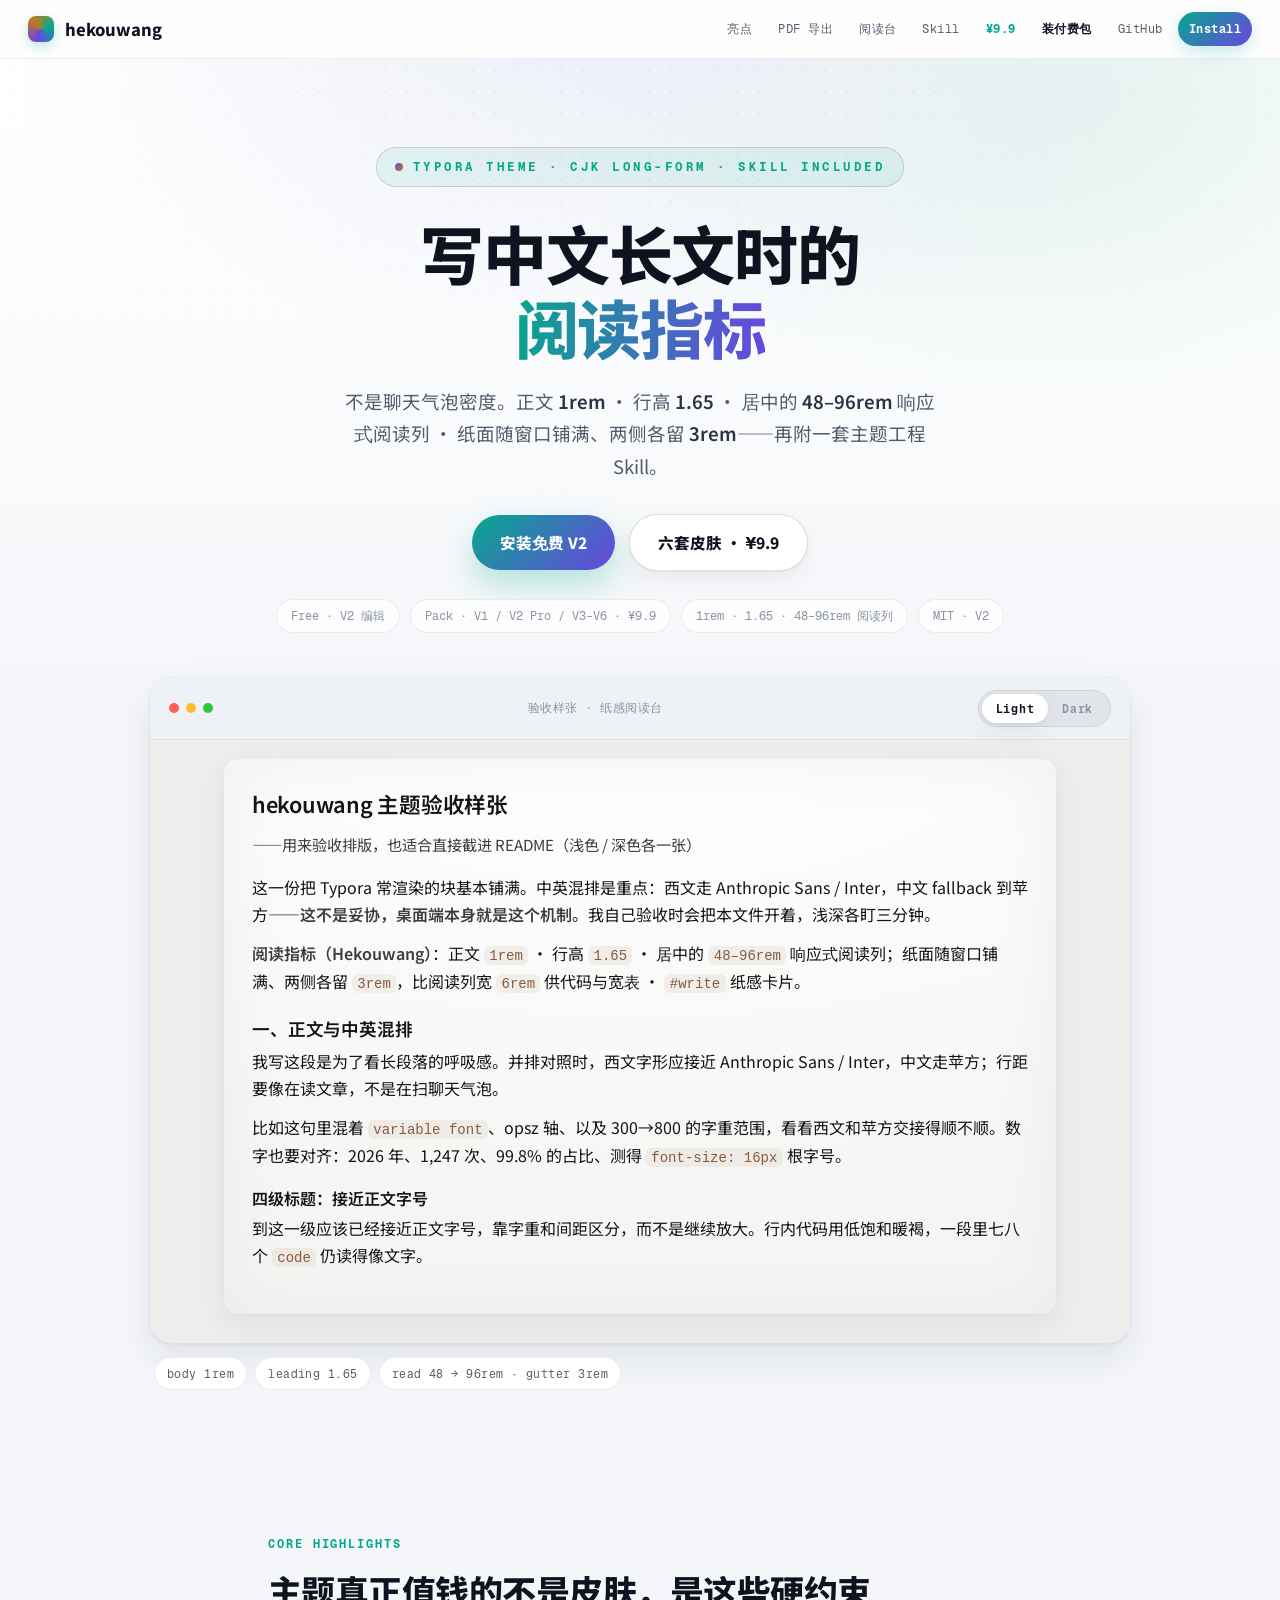
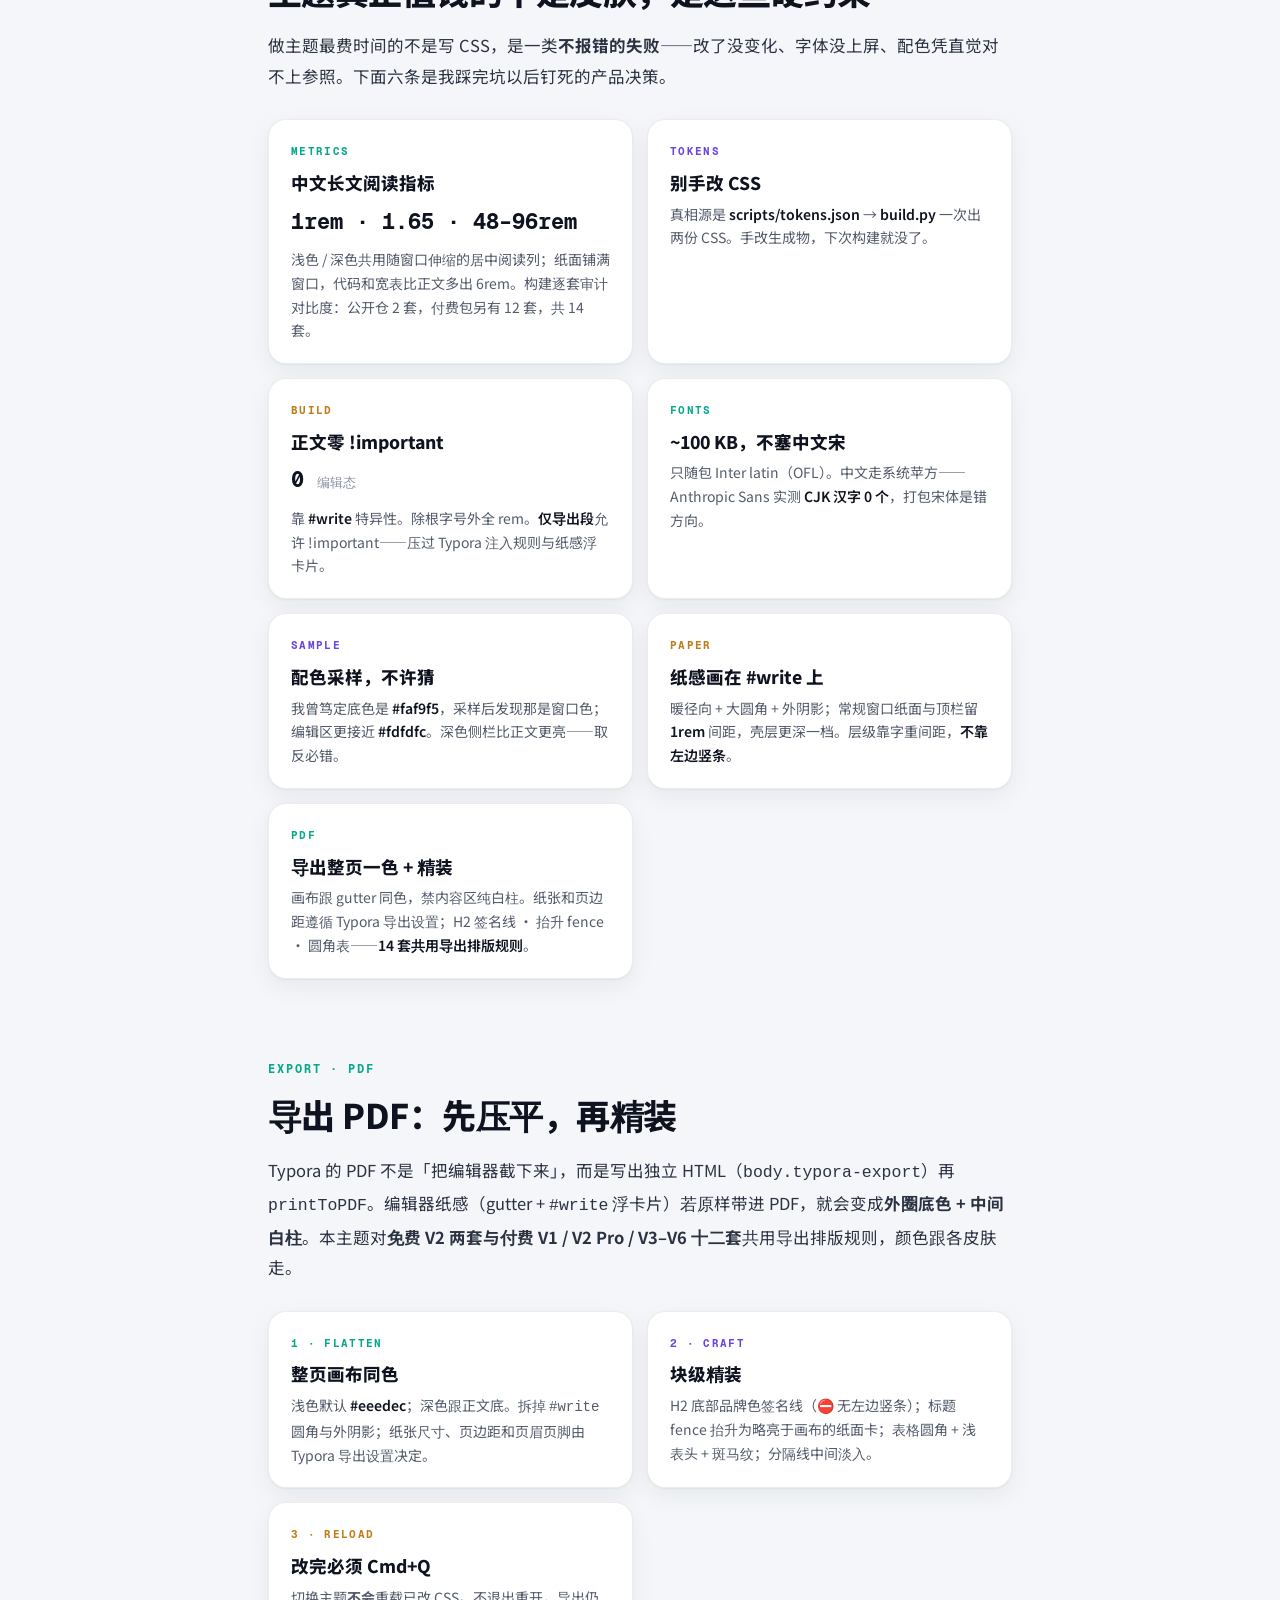
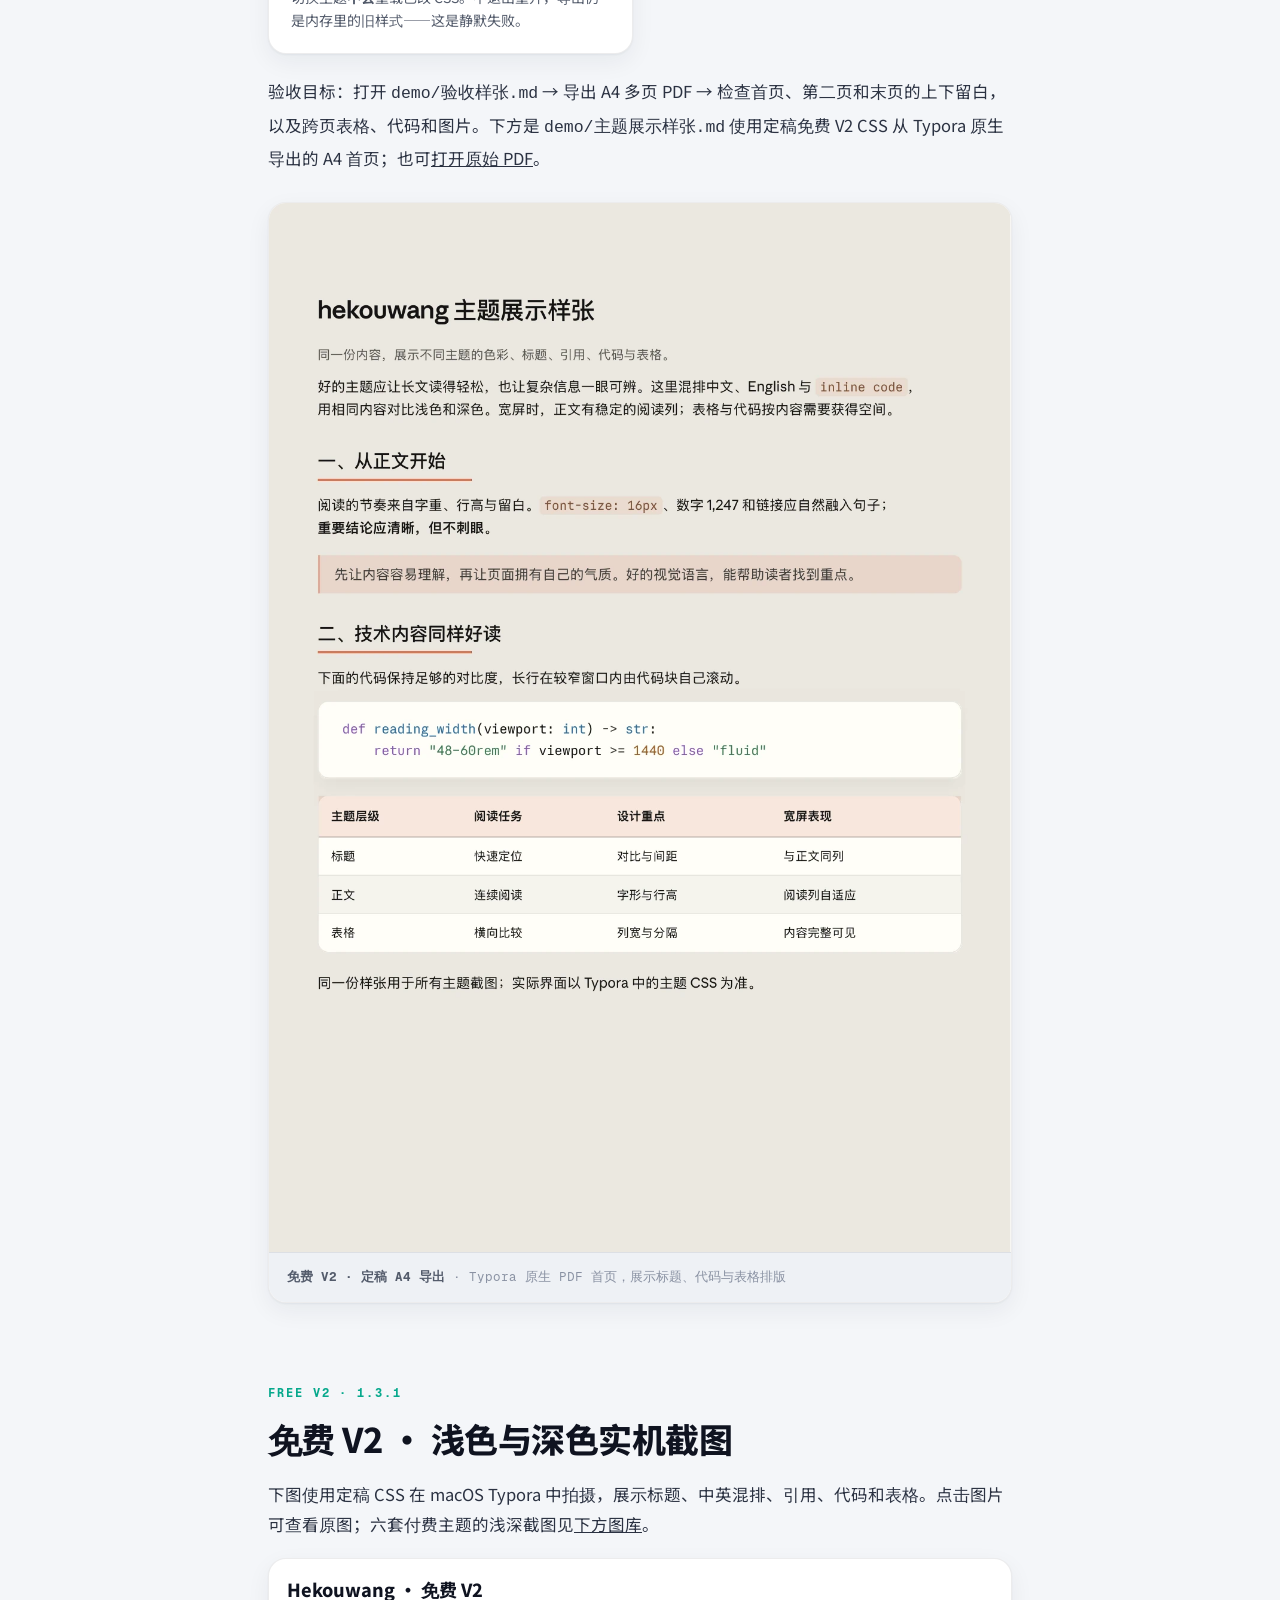
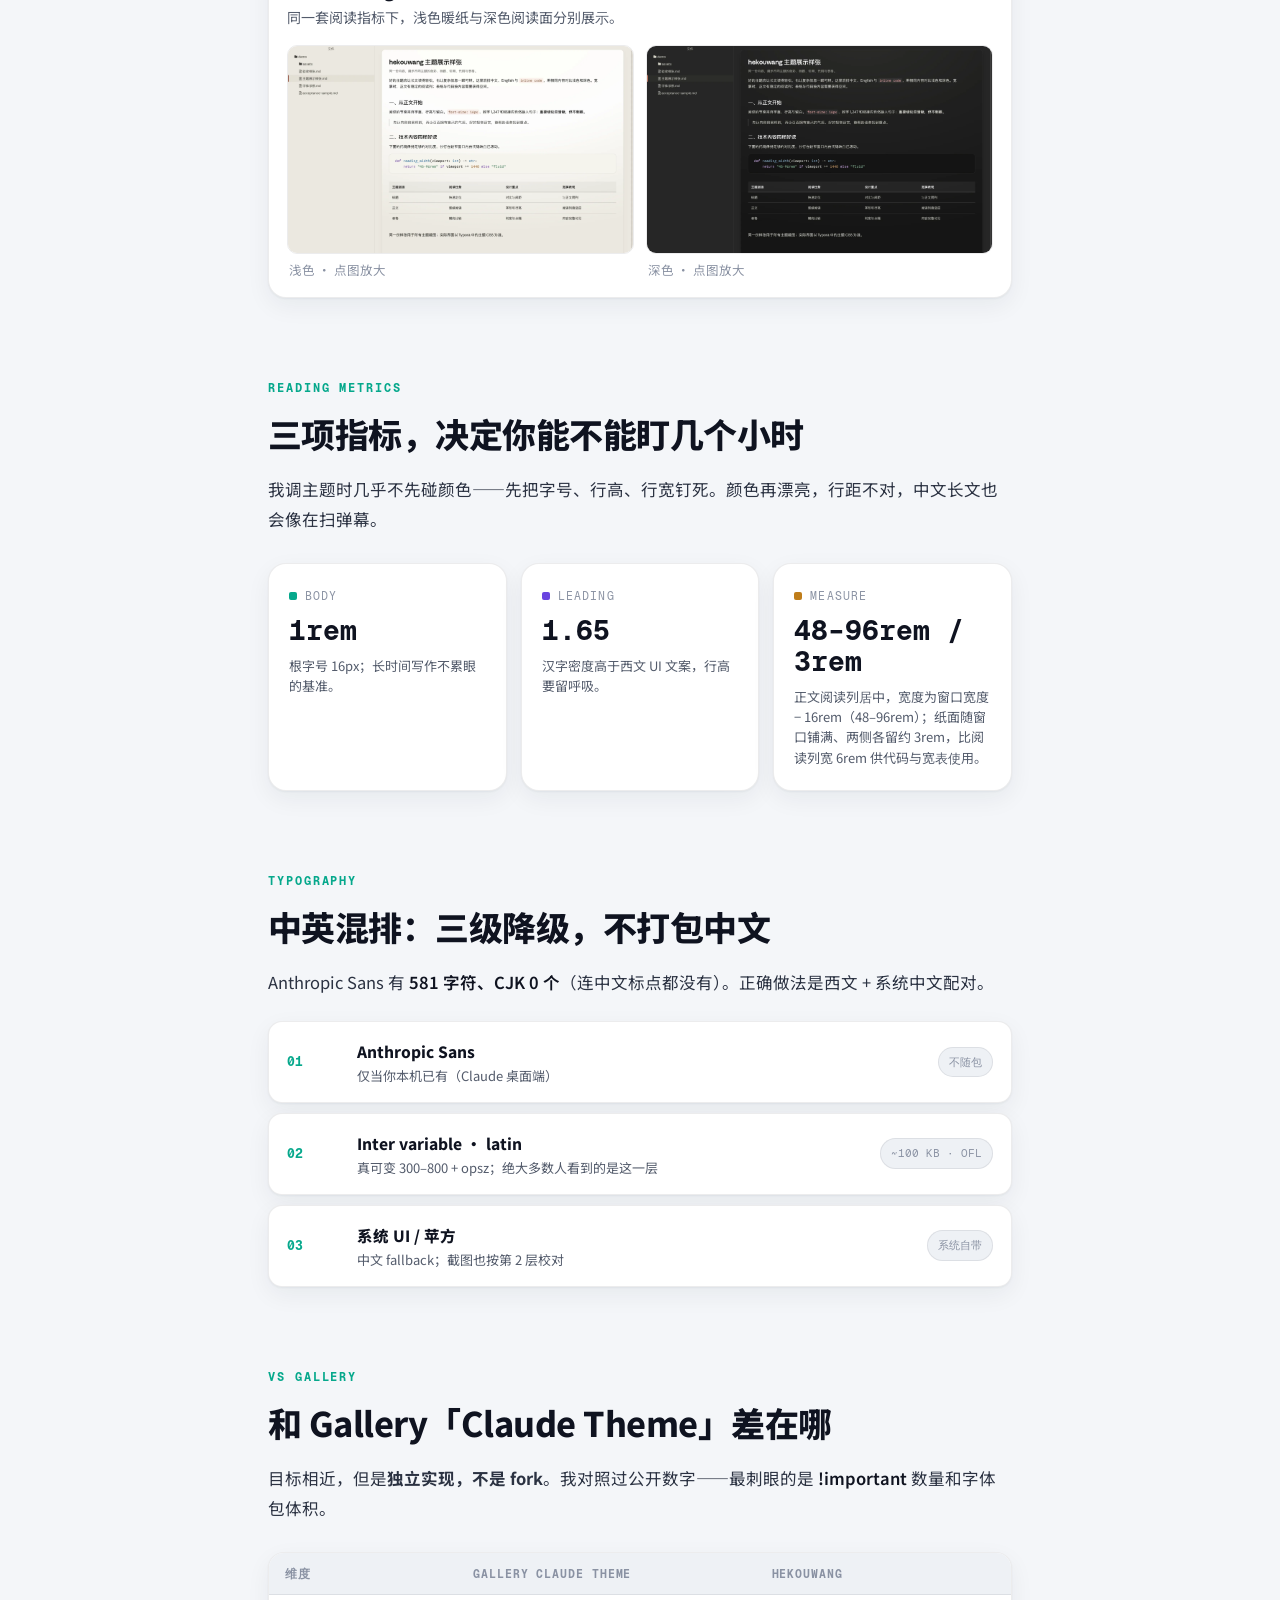
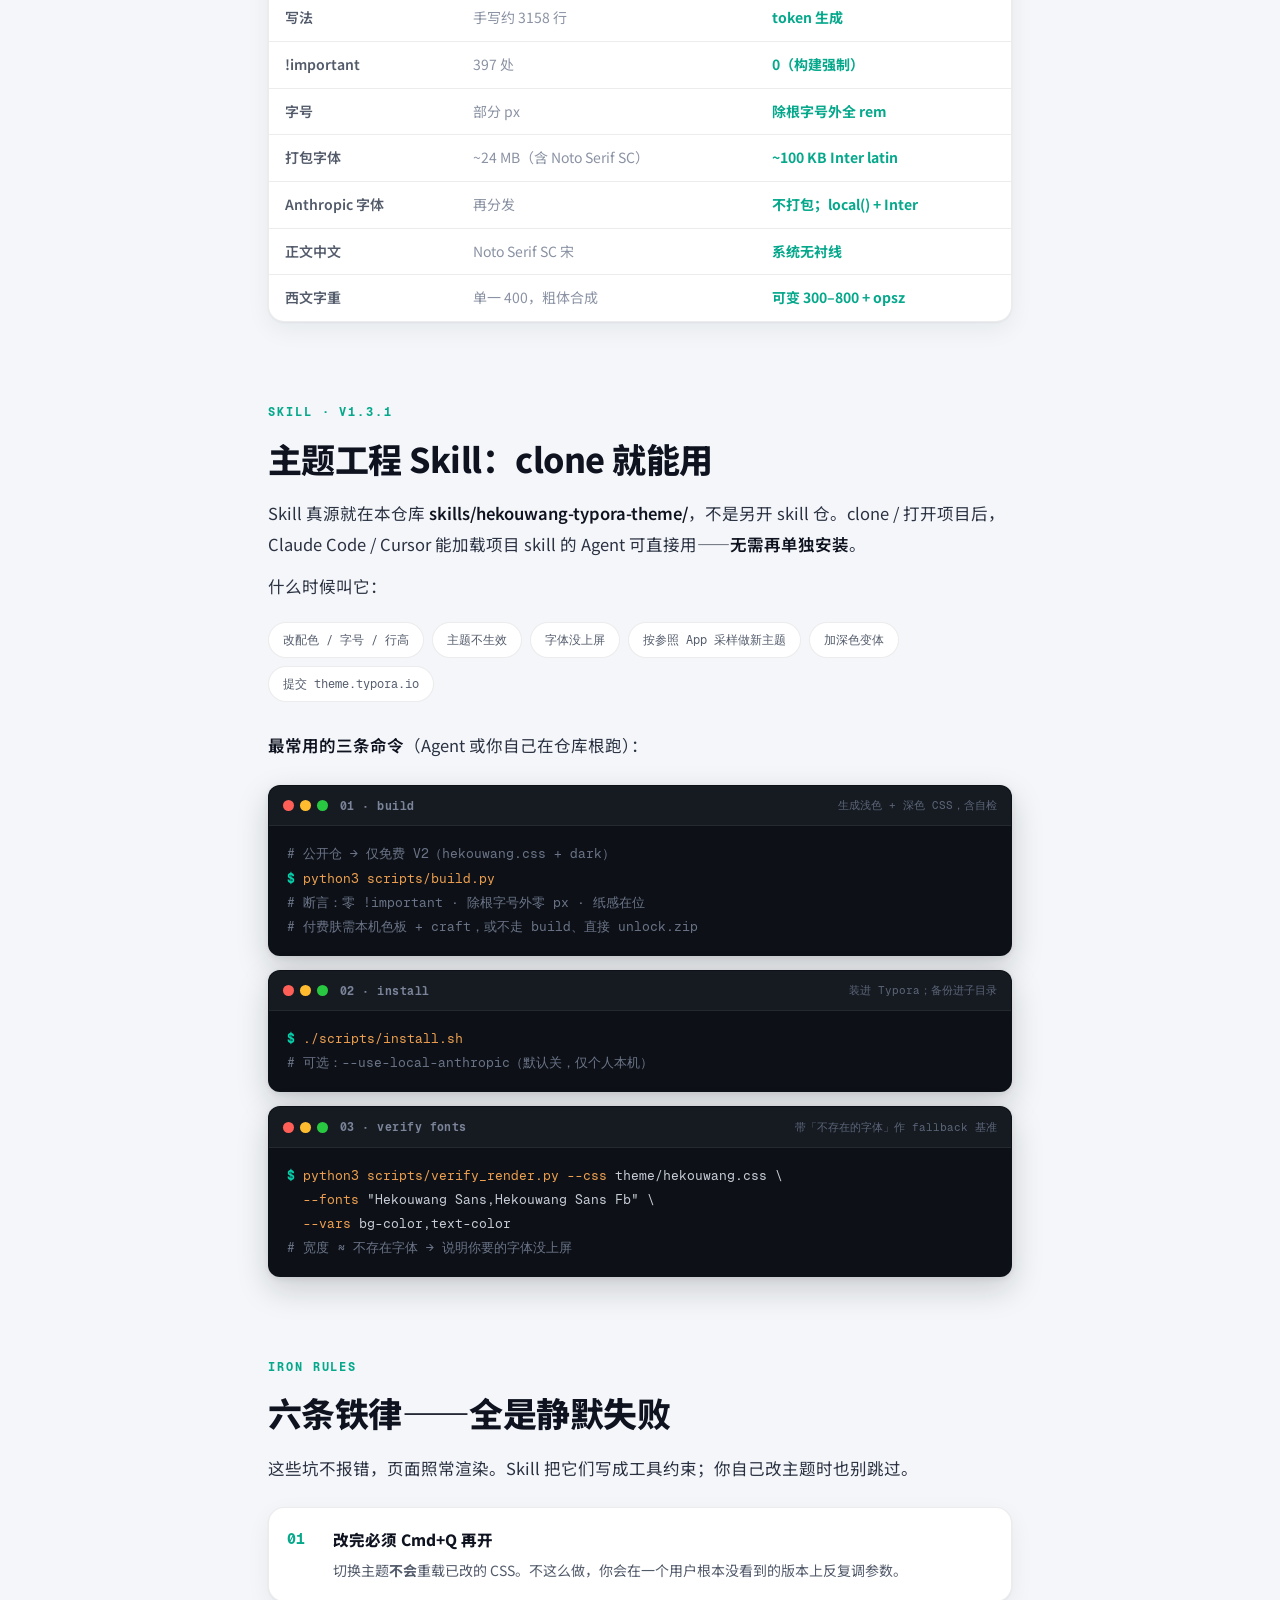
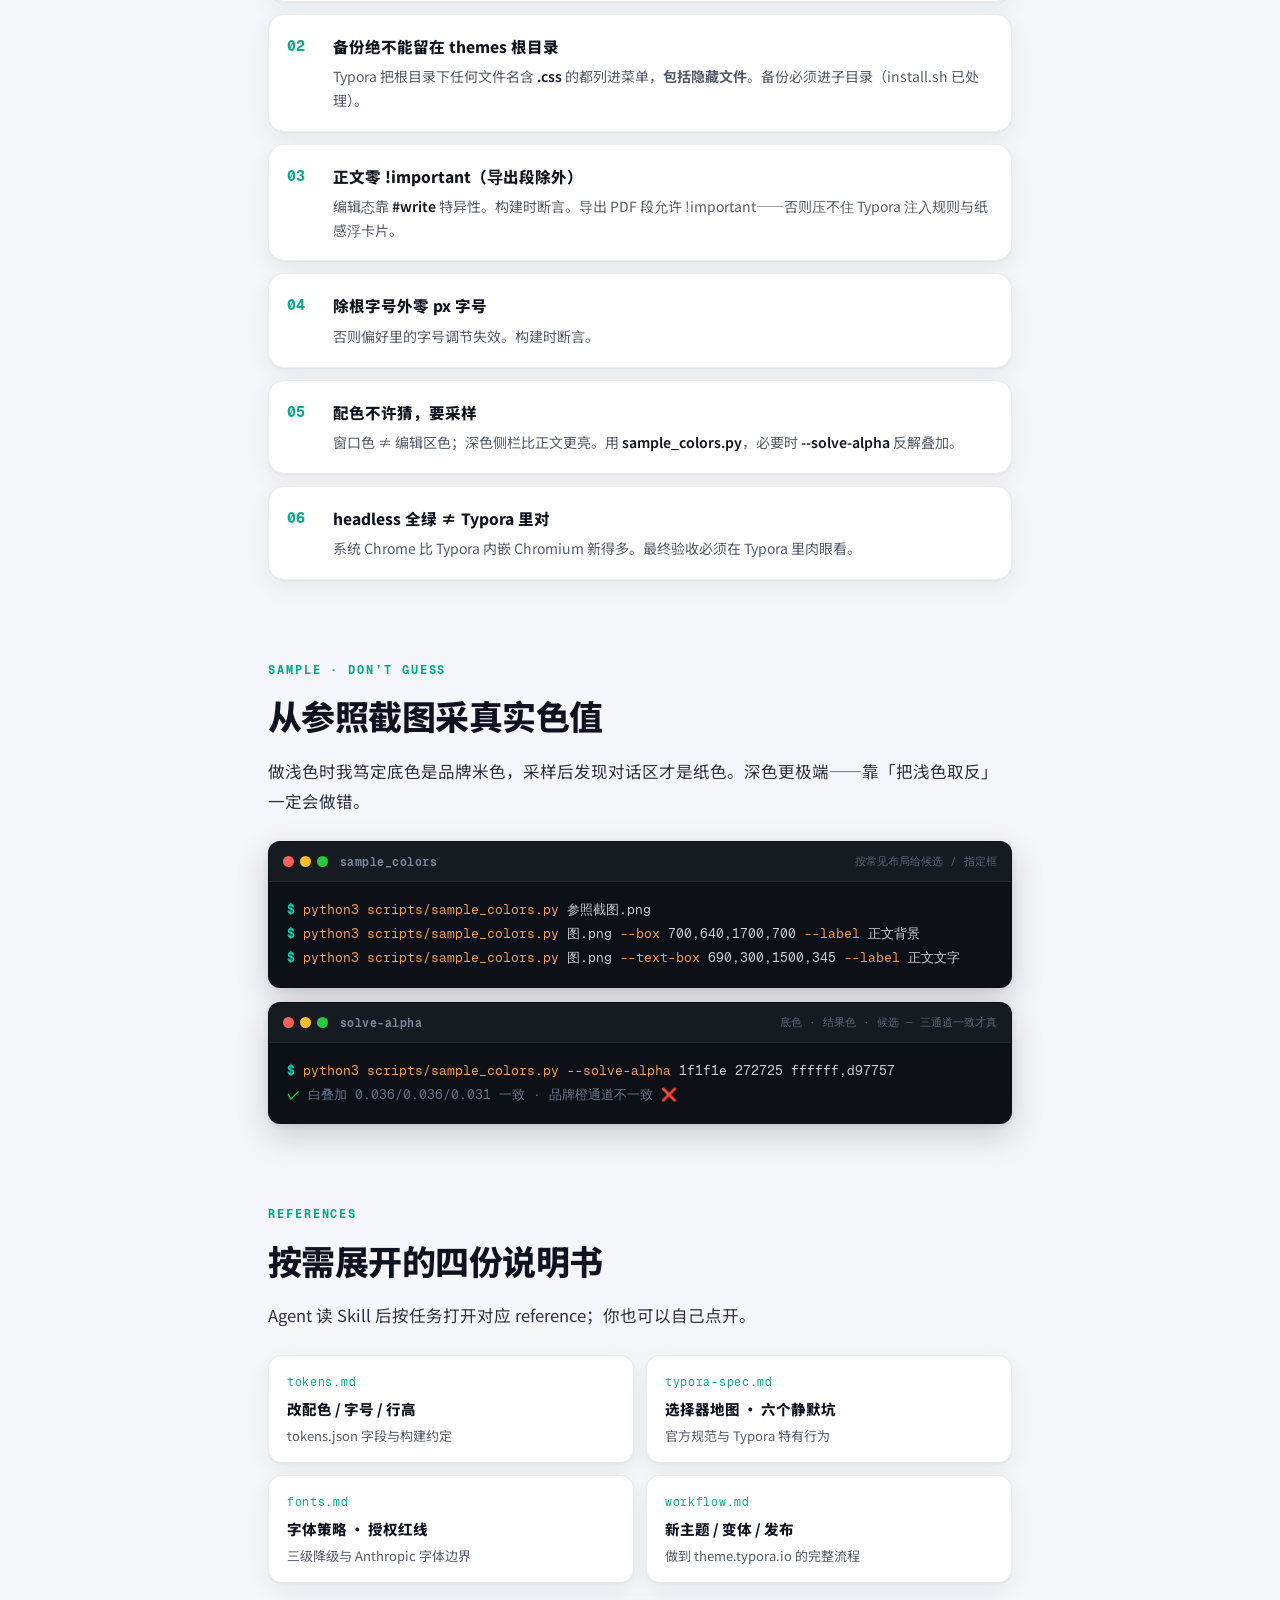
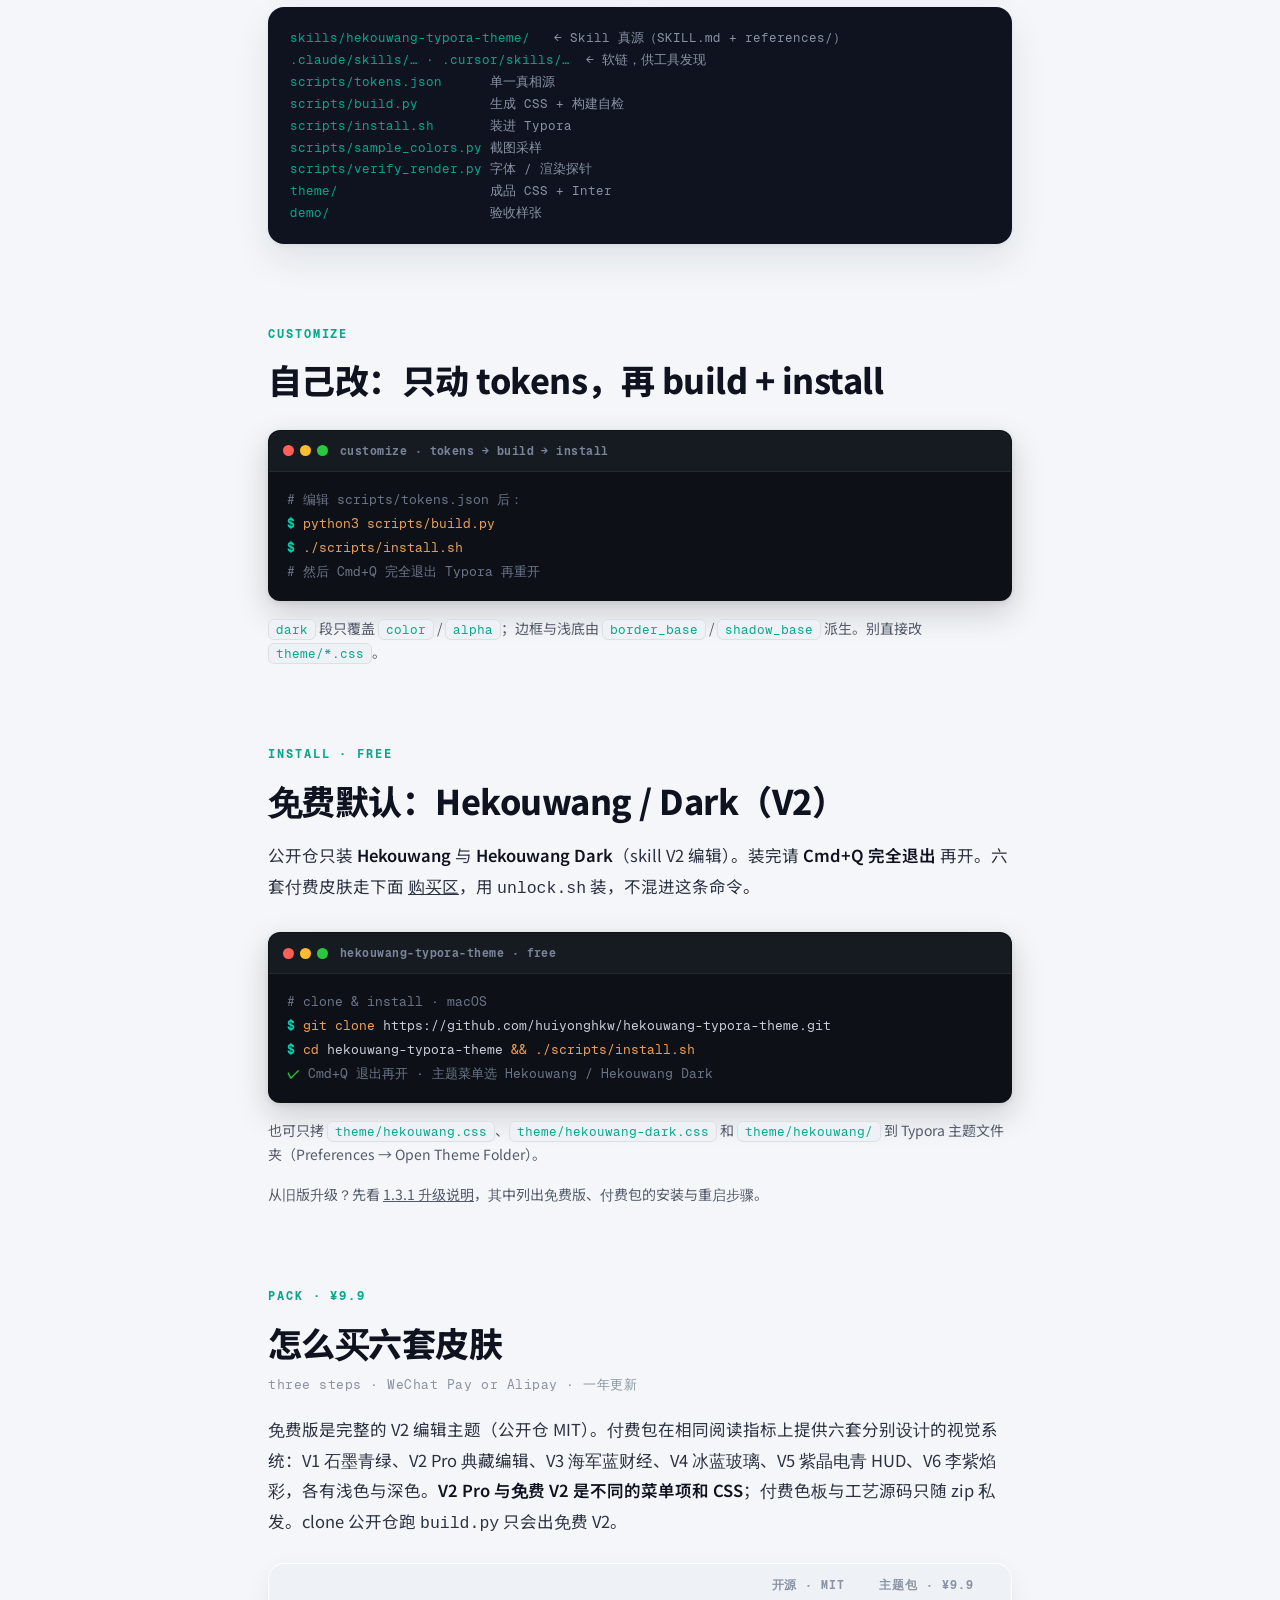
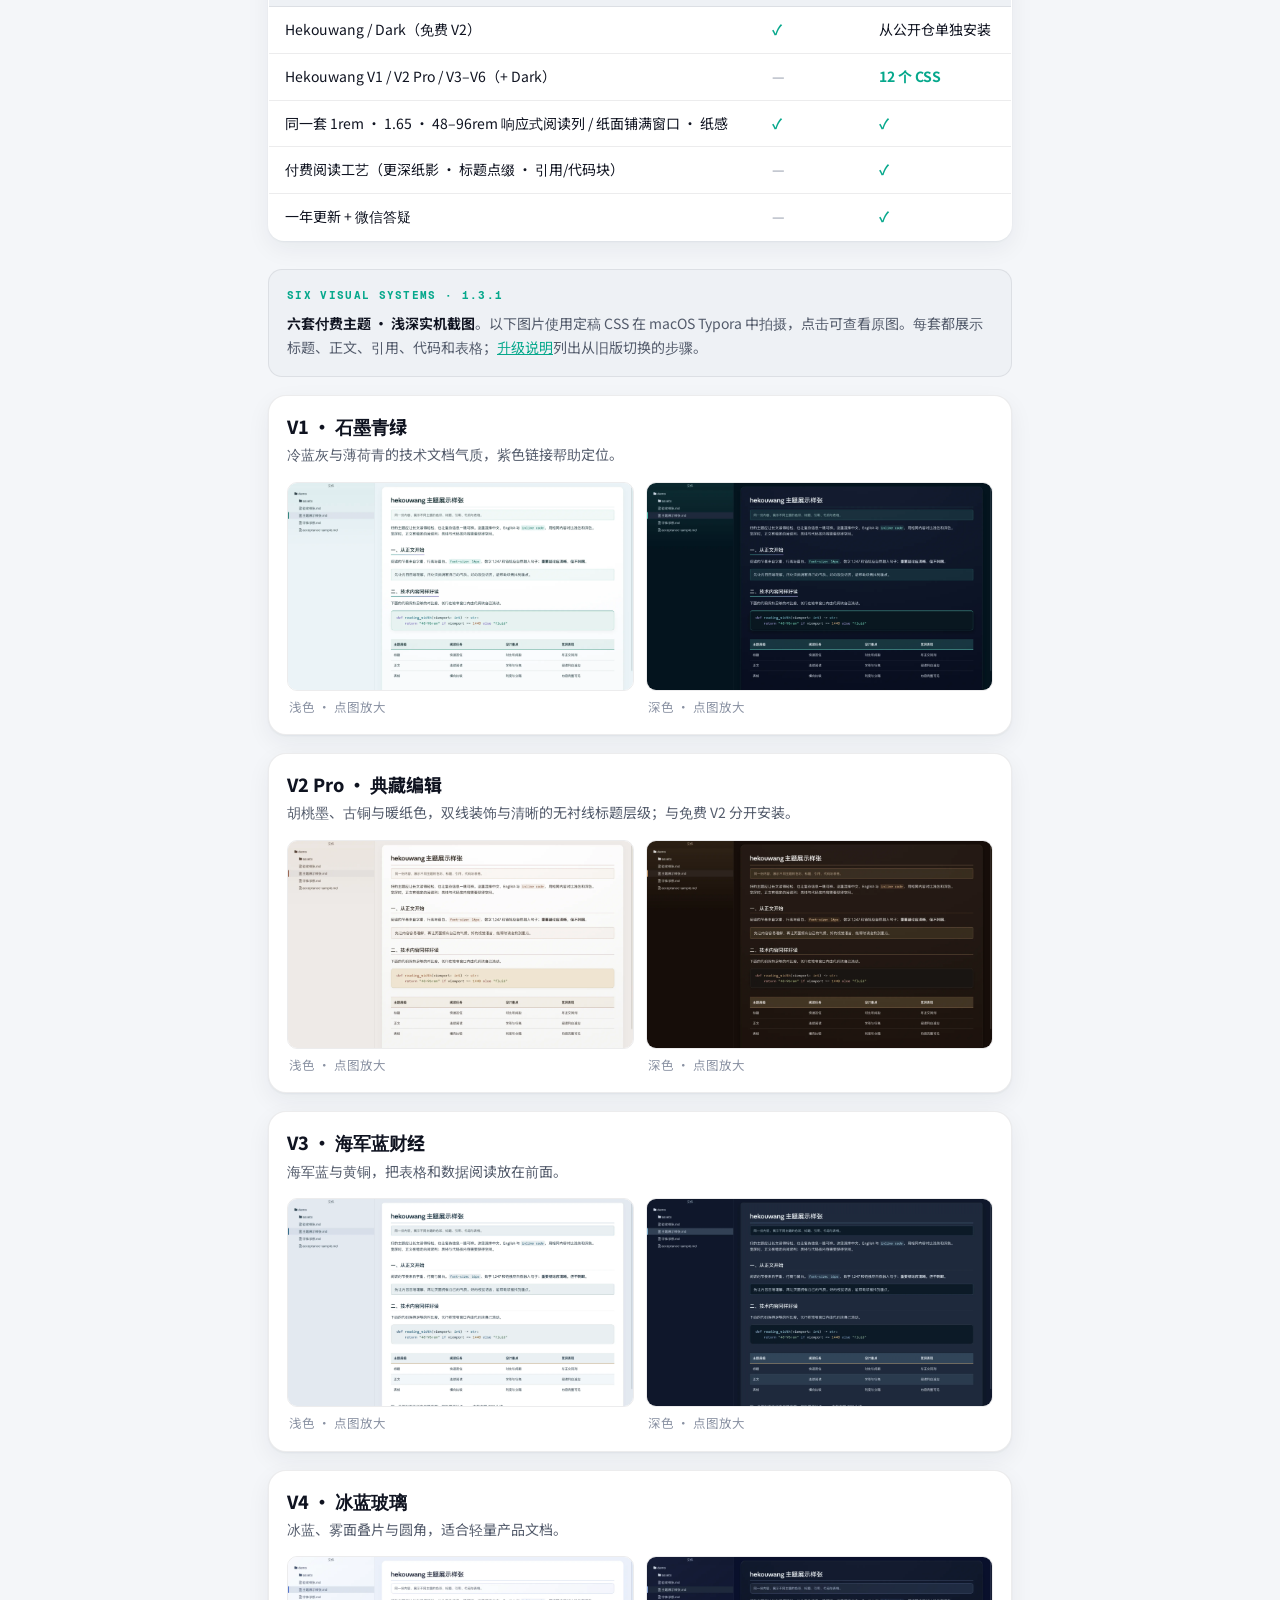
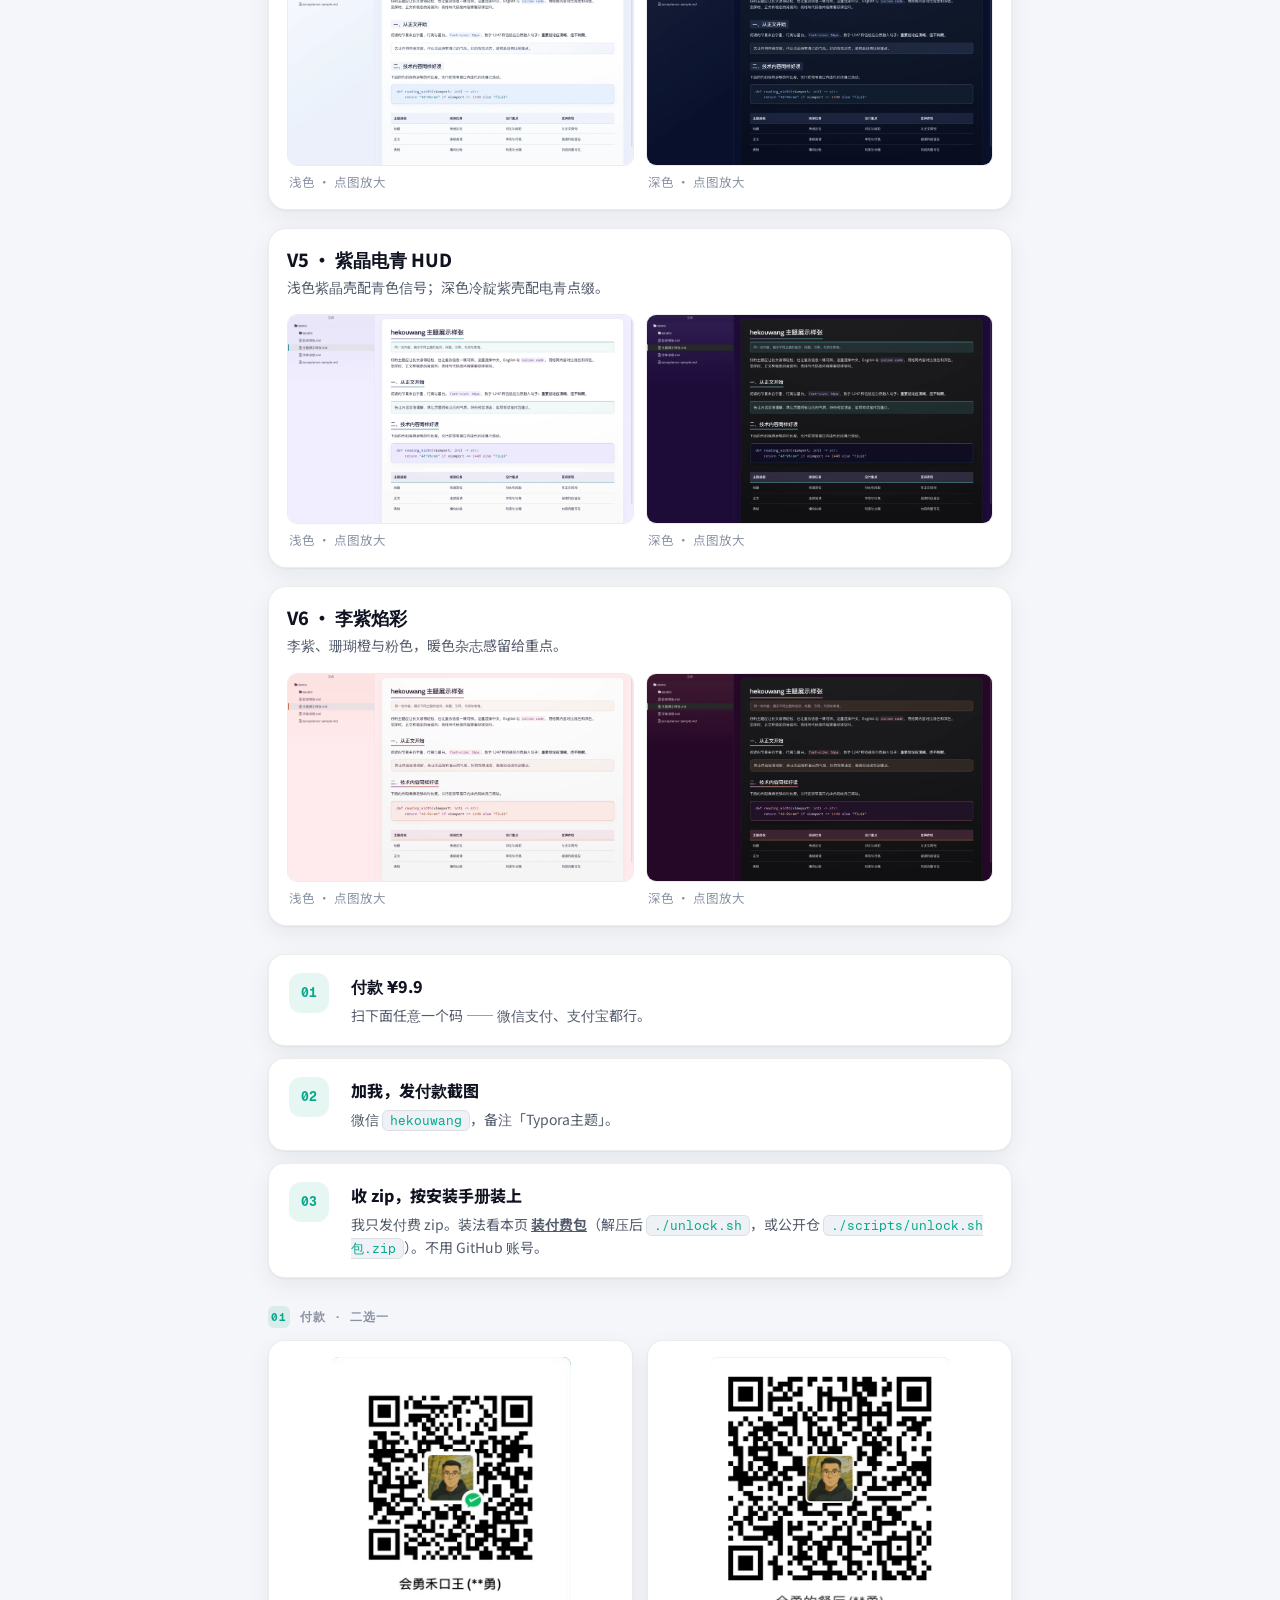
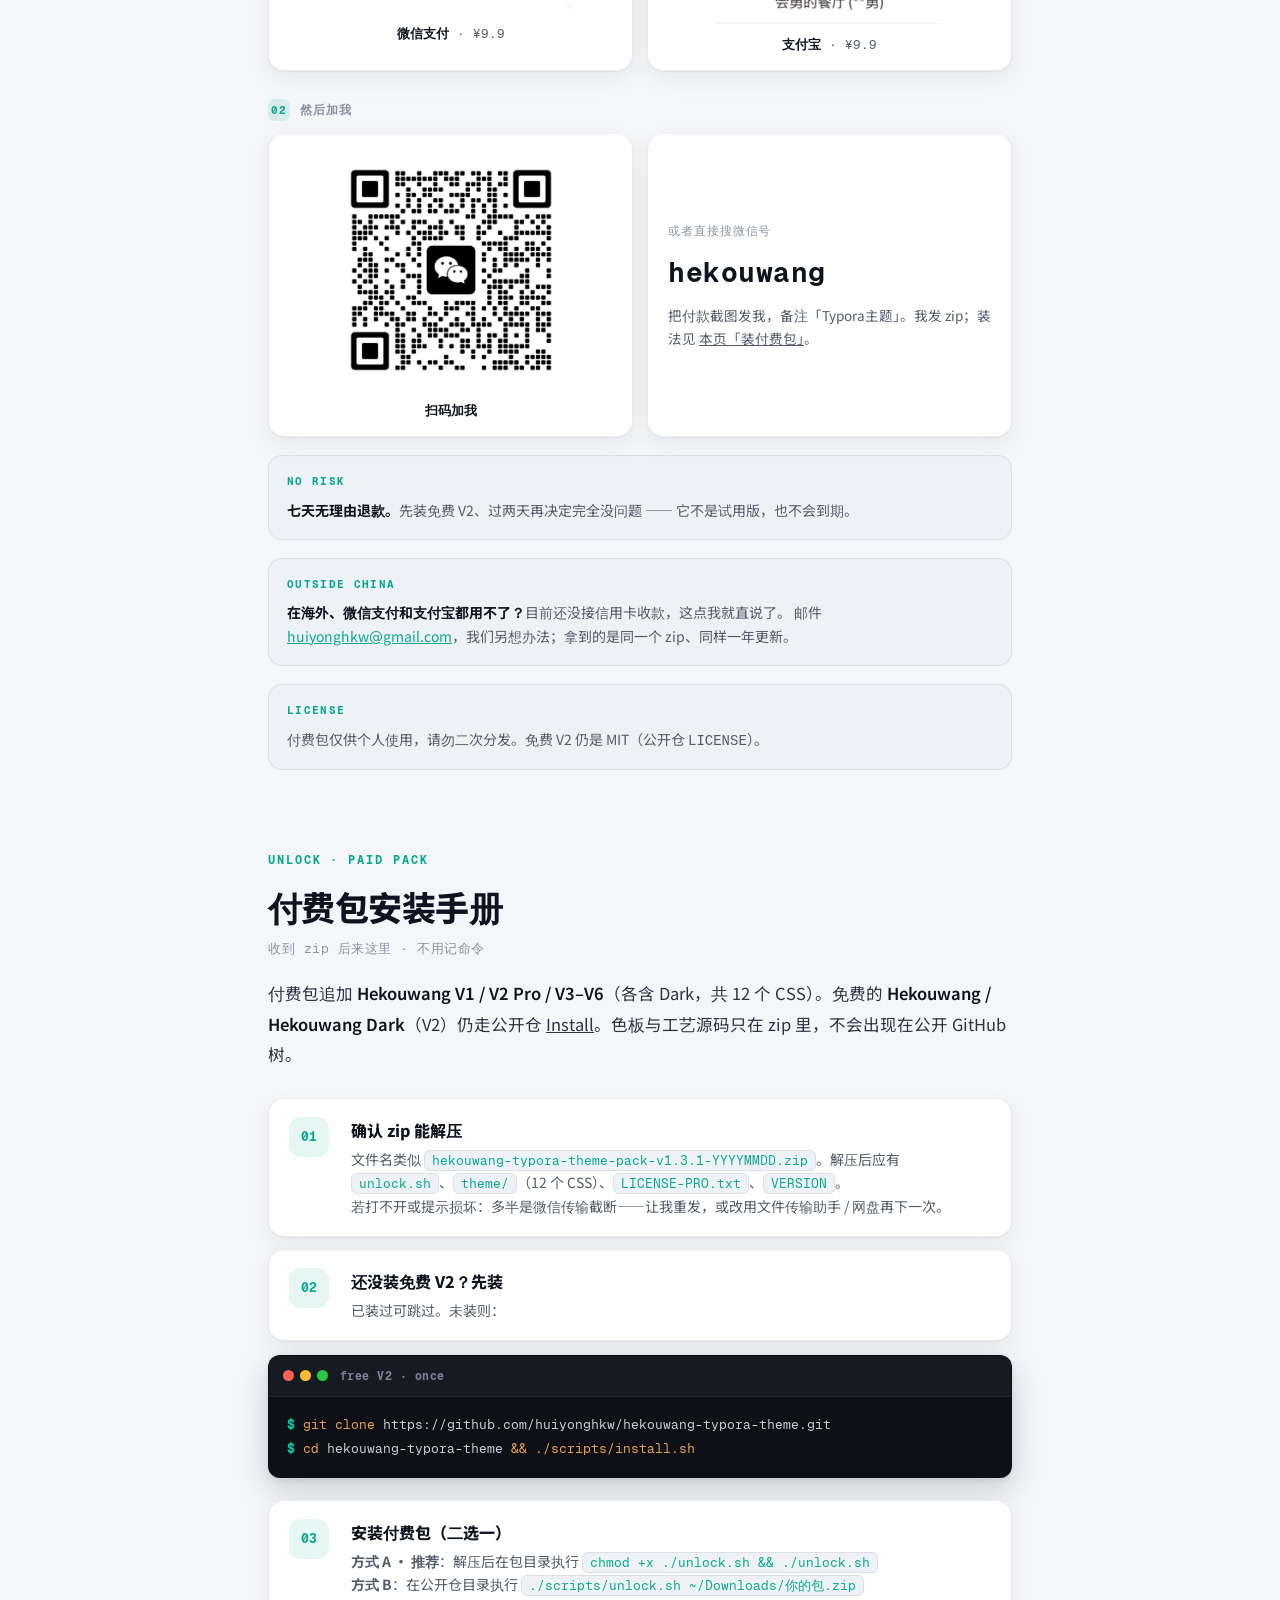
==== commit cfec53e8: "docs: refresh 1.3.1 screenshots Co-authored-by: Cursor <cursoragent@cursor.com>" ====
--- a/docs/index.html
+++ b/docs/index.html
@@ -503,7 +503,7 @@
   </section>
 
   <section id="shots">
-    <div class="sec-label">Free V2 · 1.3.0</div>
+    <div class="sec-label">Free V2 · 1.3.1</div>
     <h2 class="sec">免费 V2 · 浅色与深色实机截图</h2>
     <p class="prose">下图使用定稿 CSS 在 macOS Typora 中拍摄，展示标题、中英混排、引用、代码和表格。点击图片可查看原图；六套付费主题的浅深截图见<a href="#compare-shots">下方图库</a>。</p>
     <div class="premium-gallery">
@@ -793,7 +793,7 @@
     </table>
 
     <div class="ask" id="compare-shots" style="margin-top:28px">
-      <span class="lb">six visual systems · 1.3.0</span>
+      <span class="lb">six visual systems · 1.3.1</span>
       <b>六套付费主题 · 浅深实机截图</b>。以下图片使用定稿 CSS 在 macOS Typora 中拍摄，点击可查看原图。每套都展示标题、正文、引用、代码和表格；<a href="https://github.com/huiyonghkw/hekouwang-typora-theme/blob/main/UPGRADE.md">升级说明</a>列出从旧版切换的步骤。
     </div>
     <div class="premium-gallery">
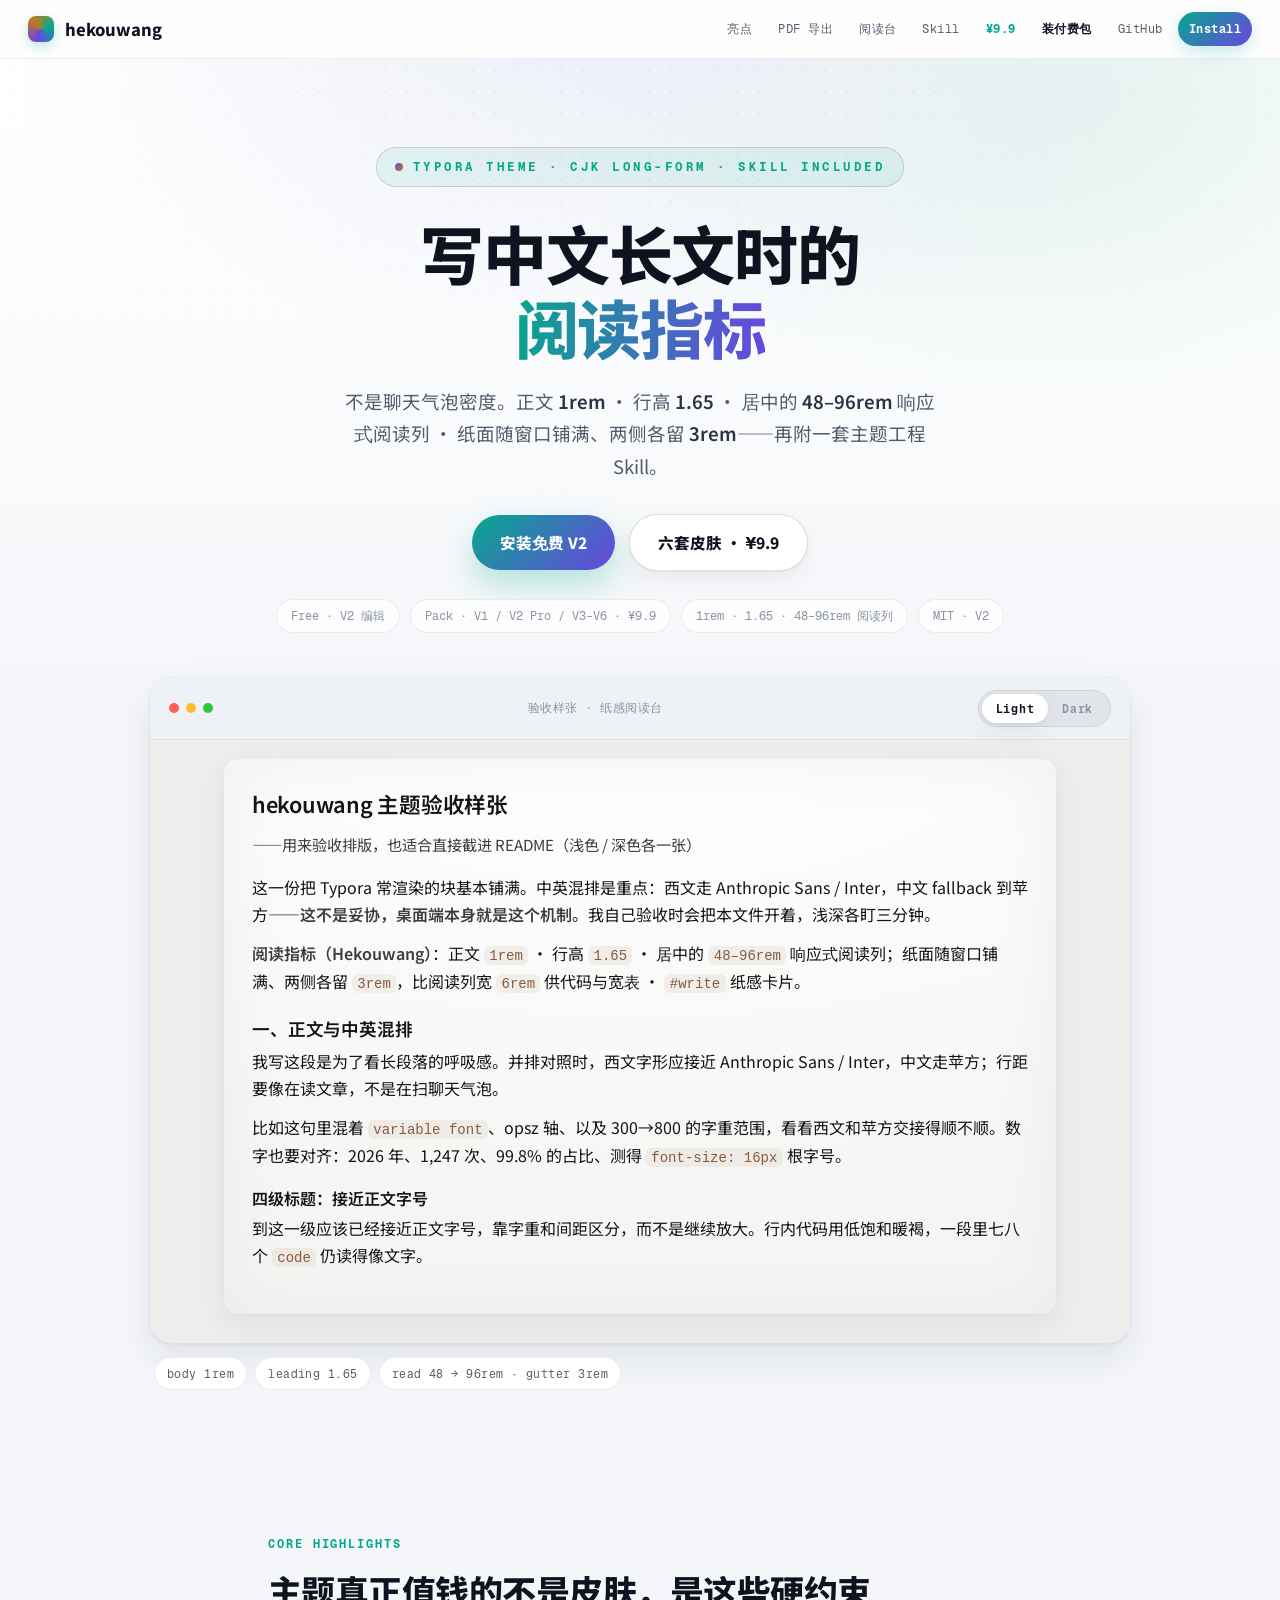
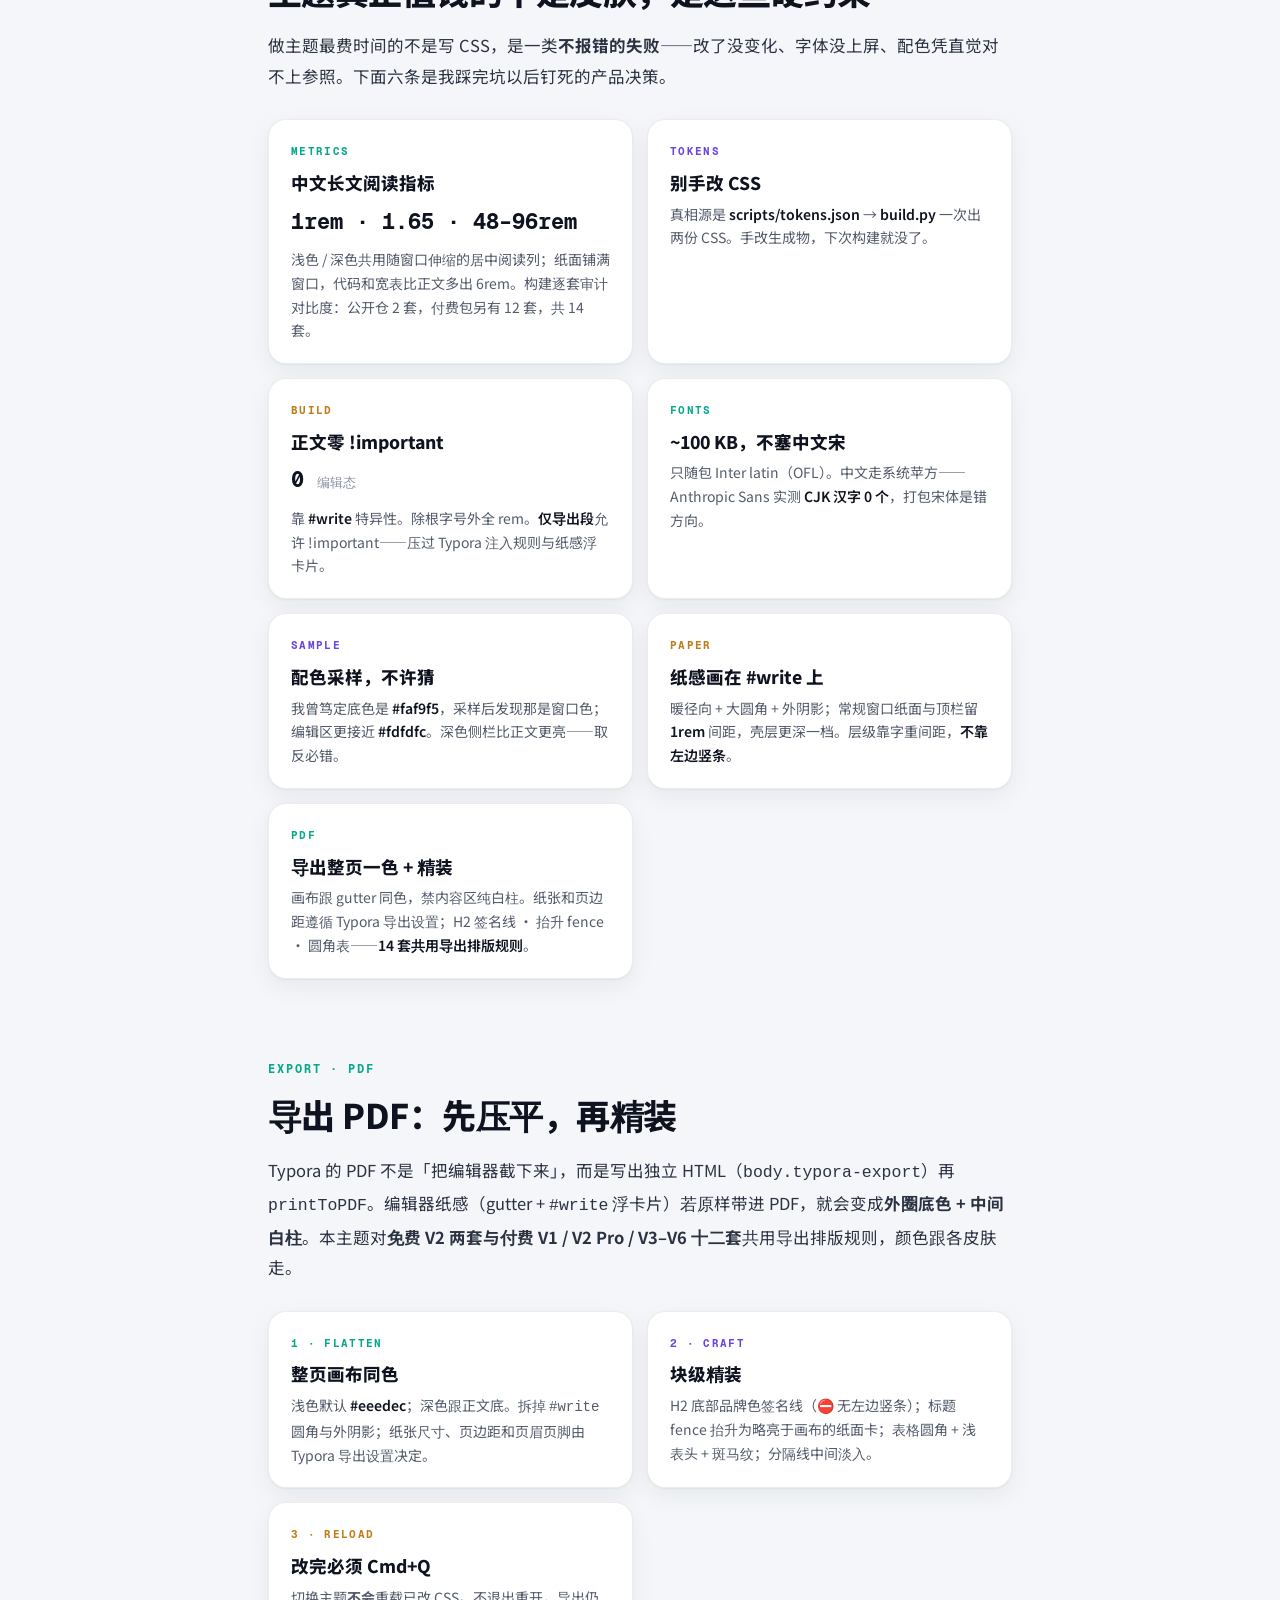
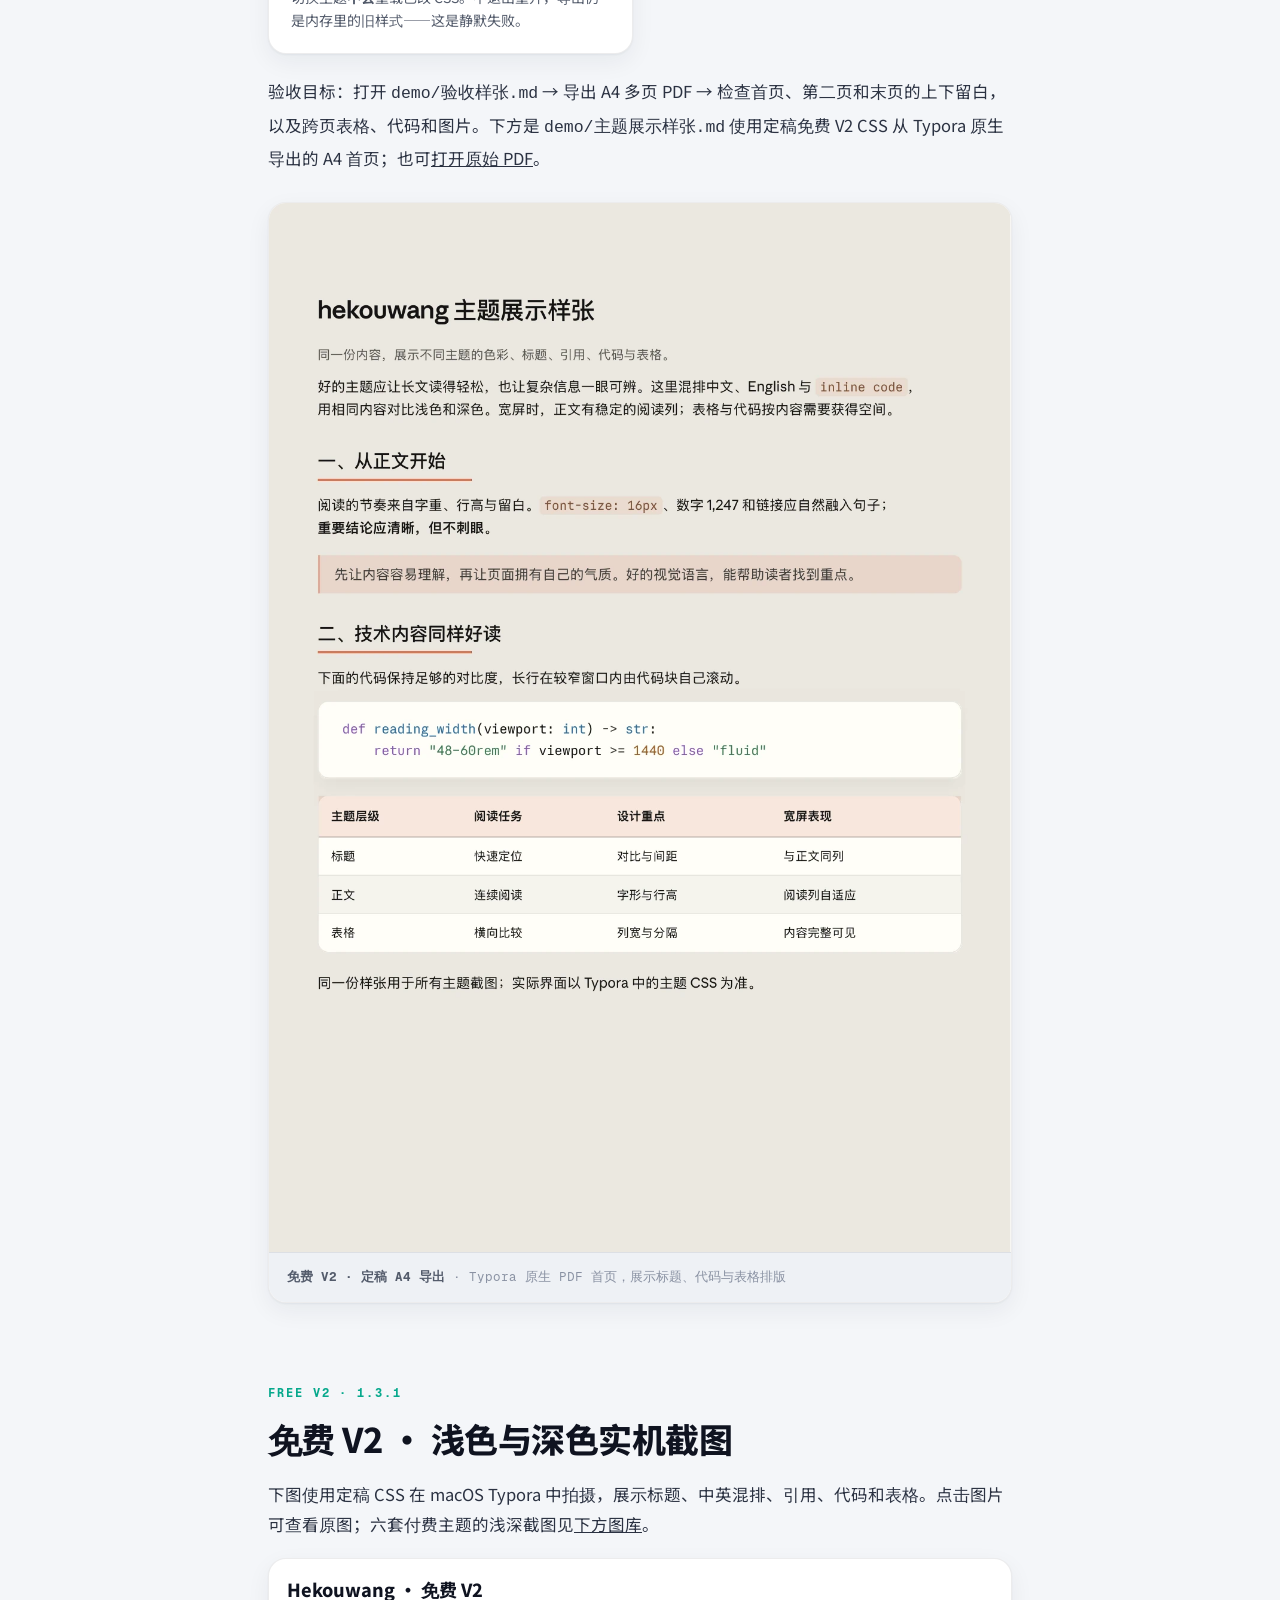
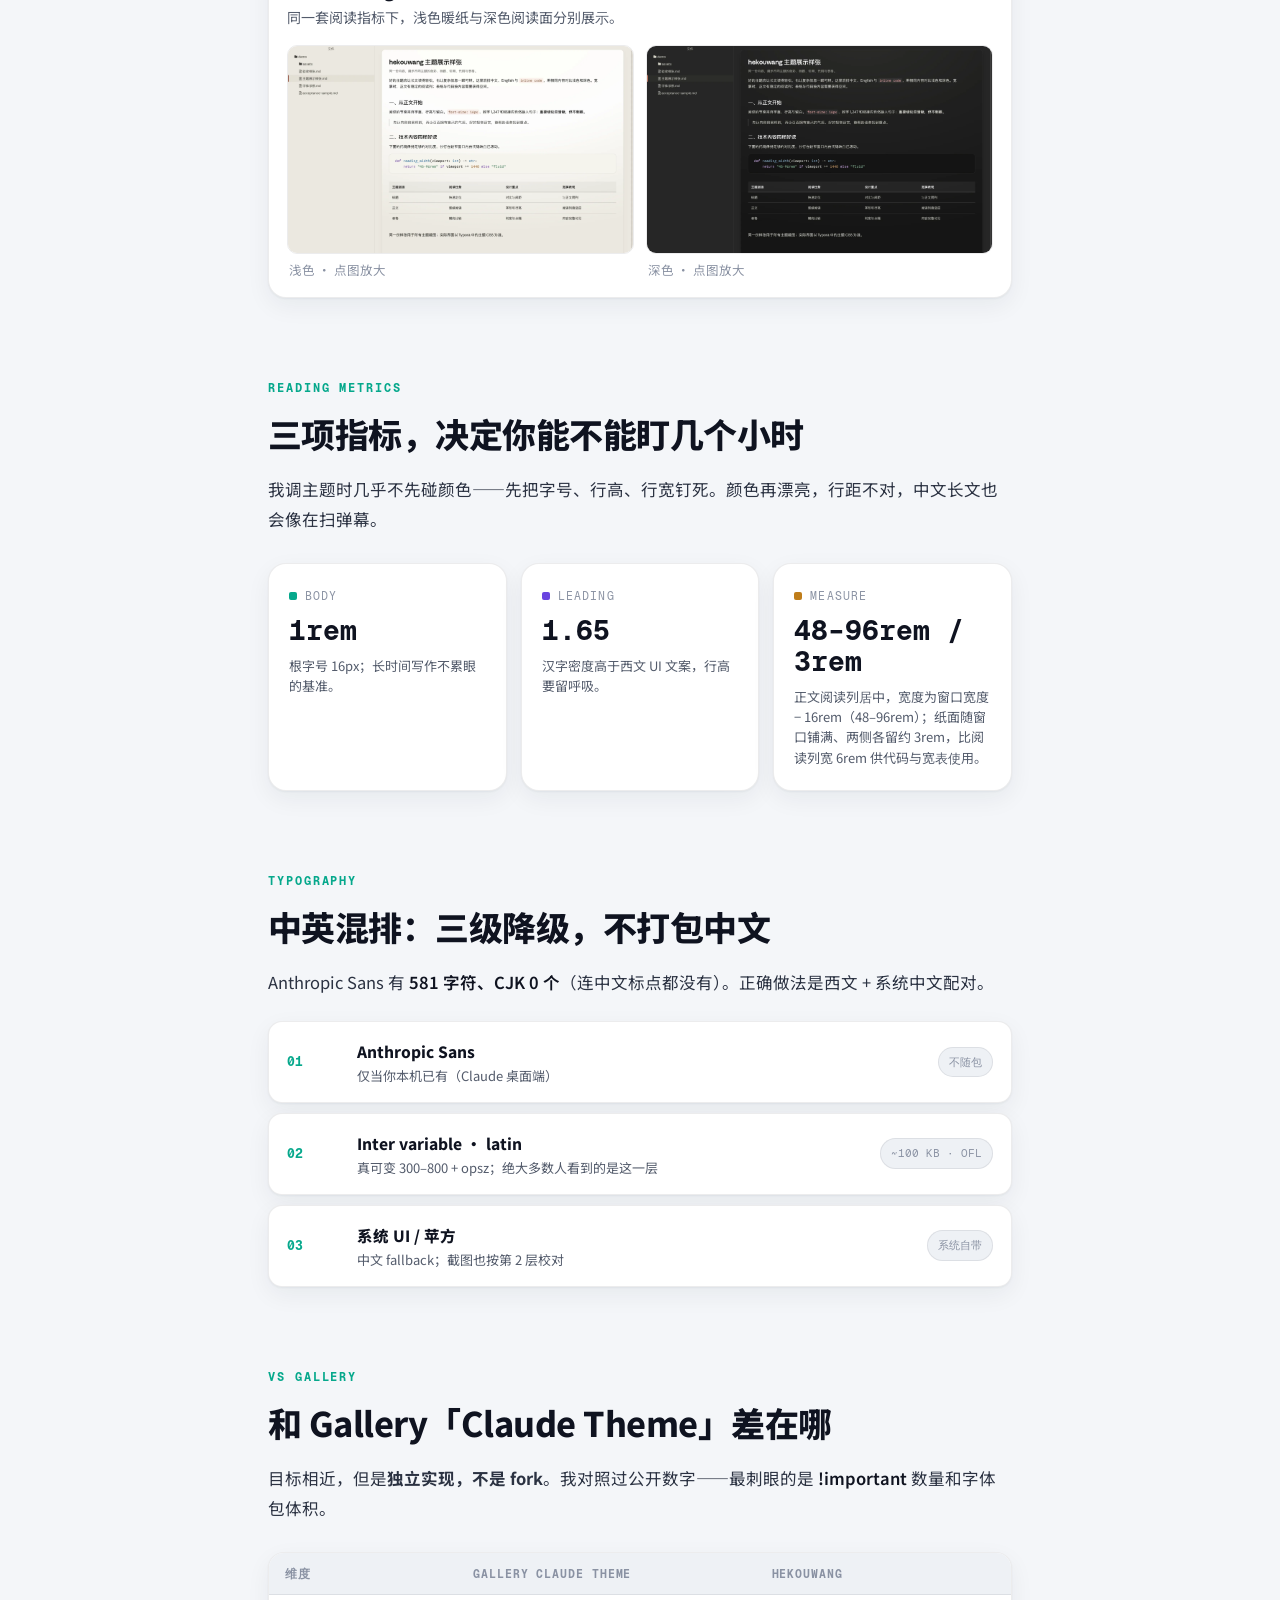
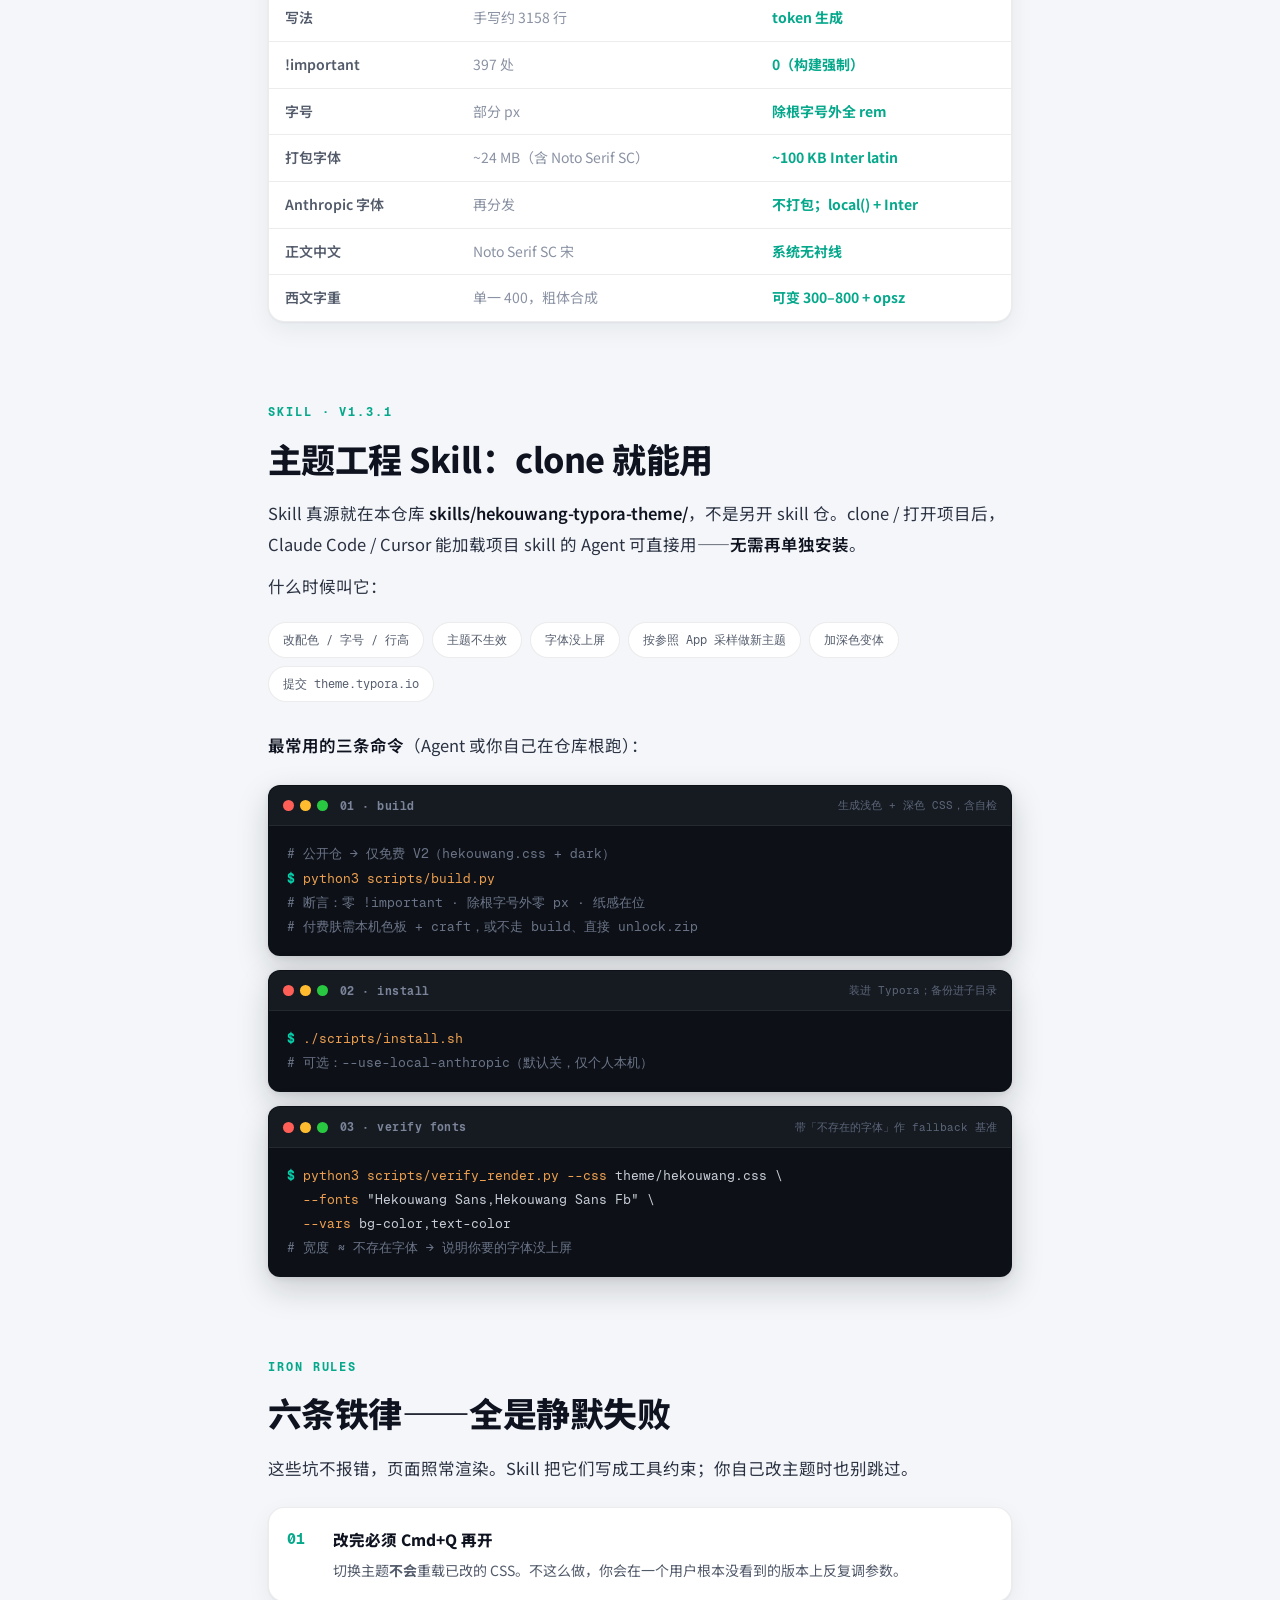
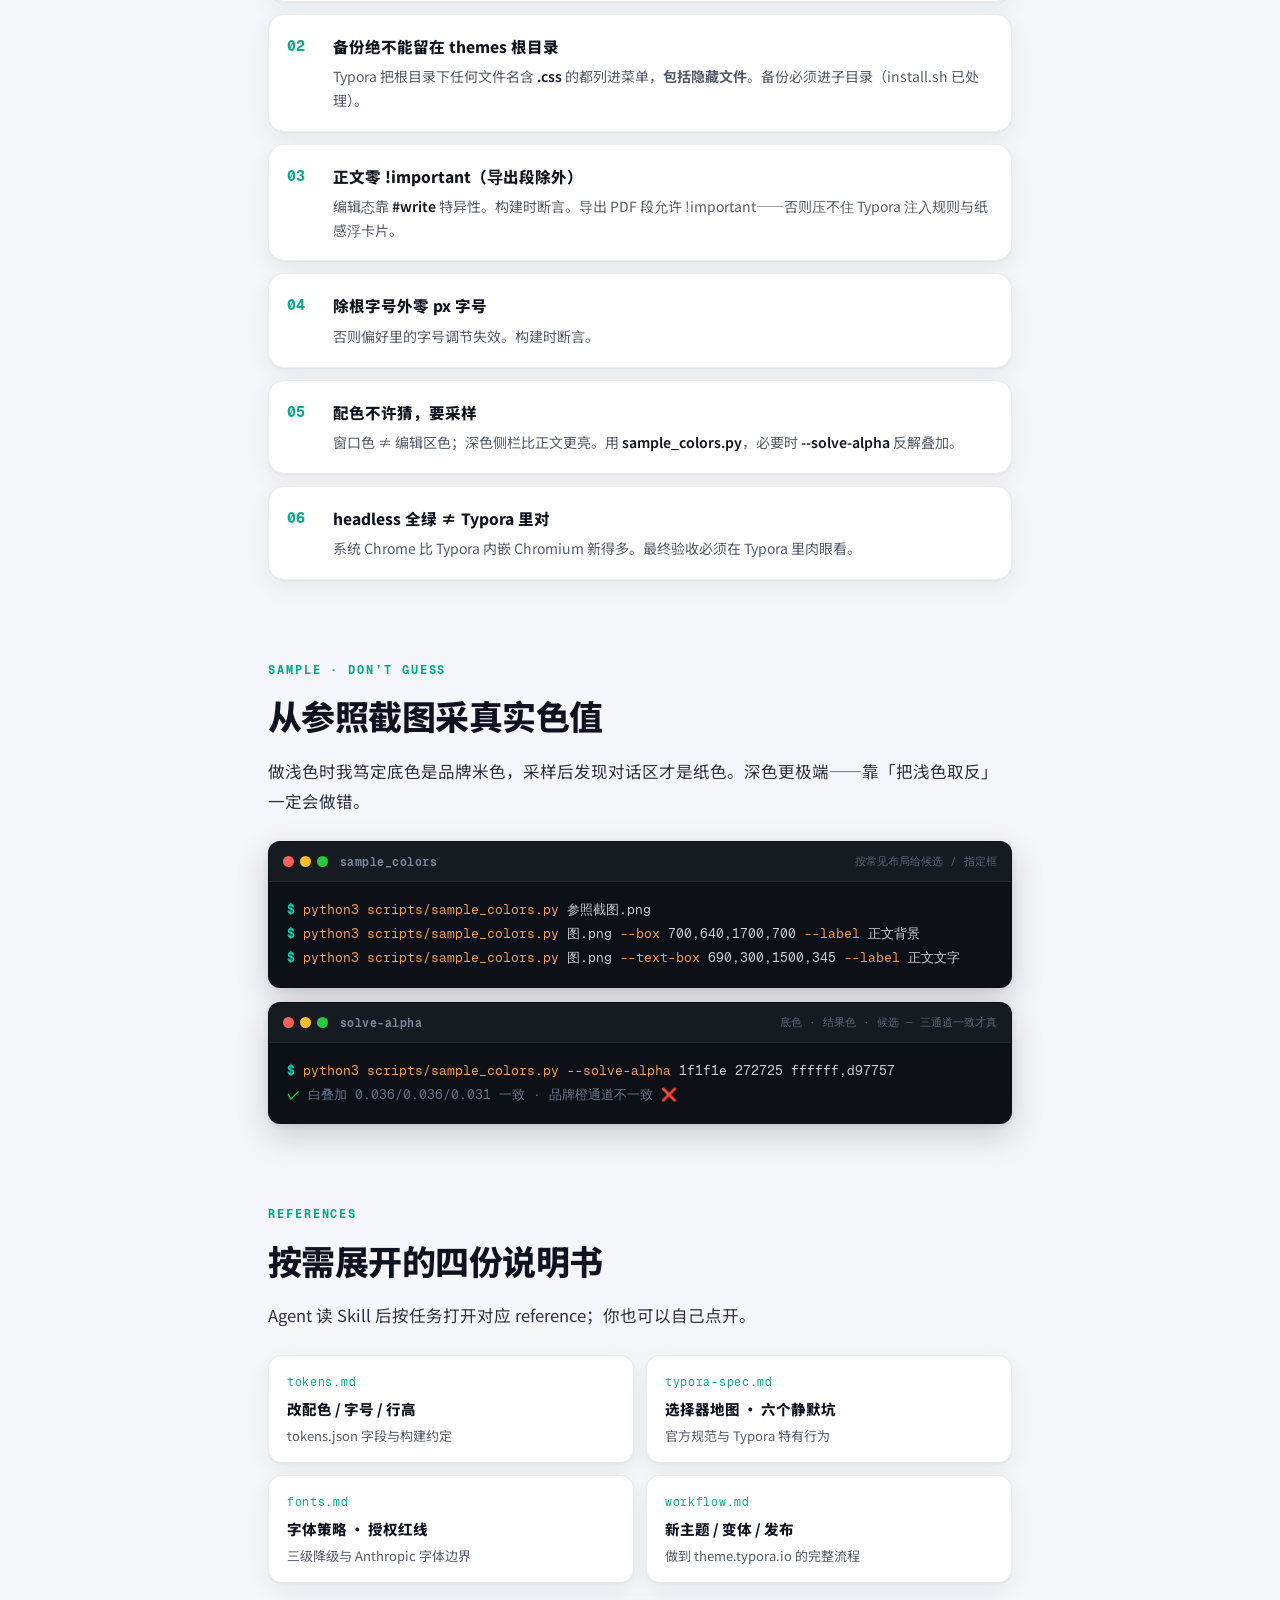
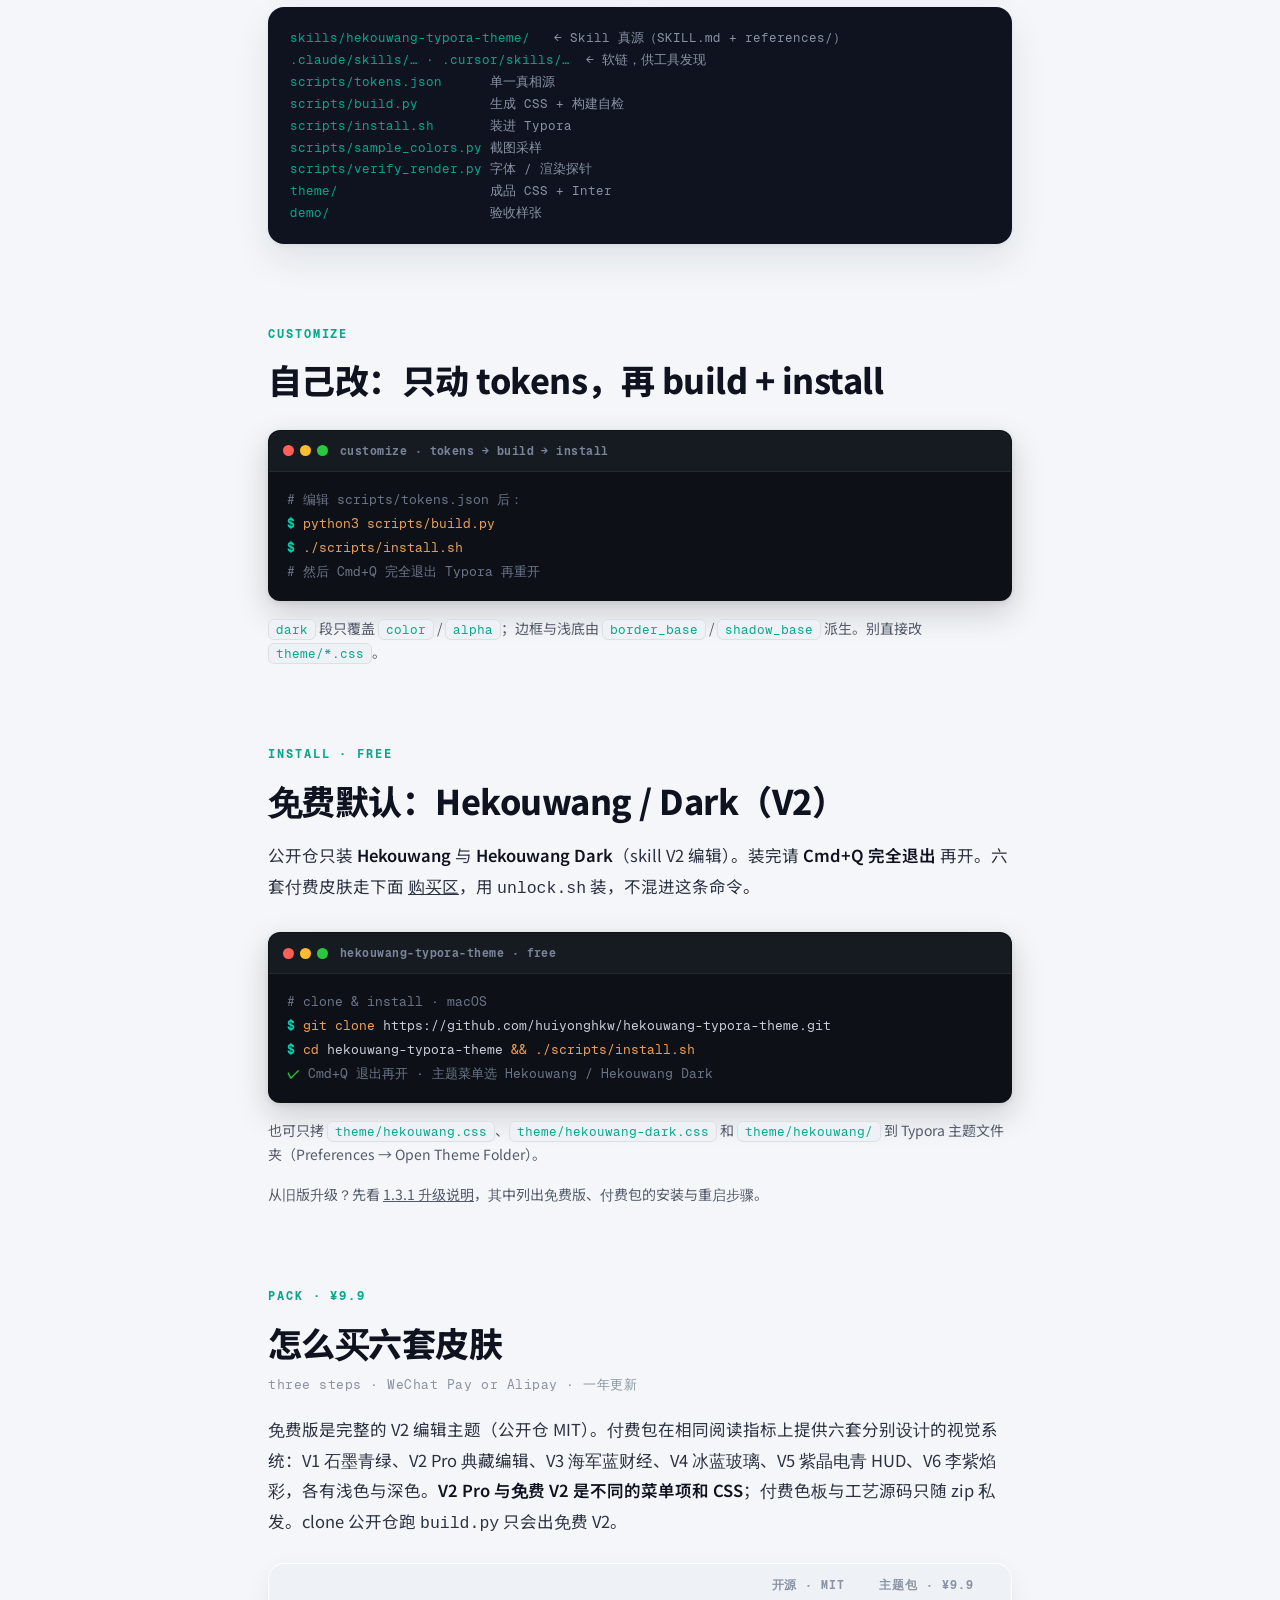
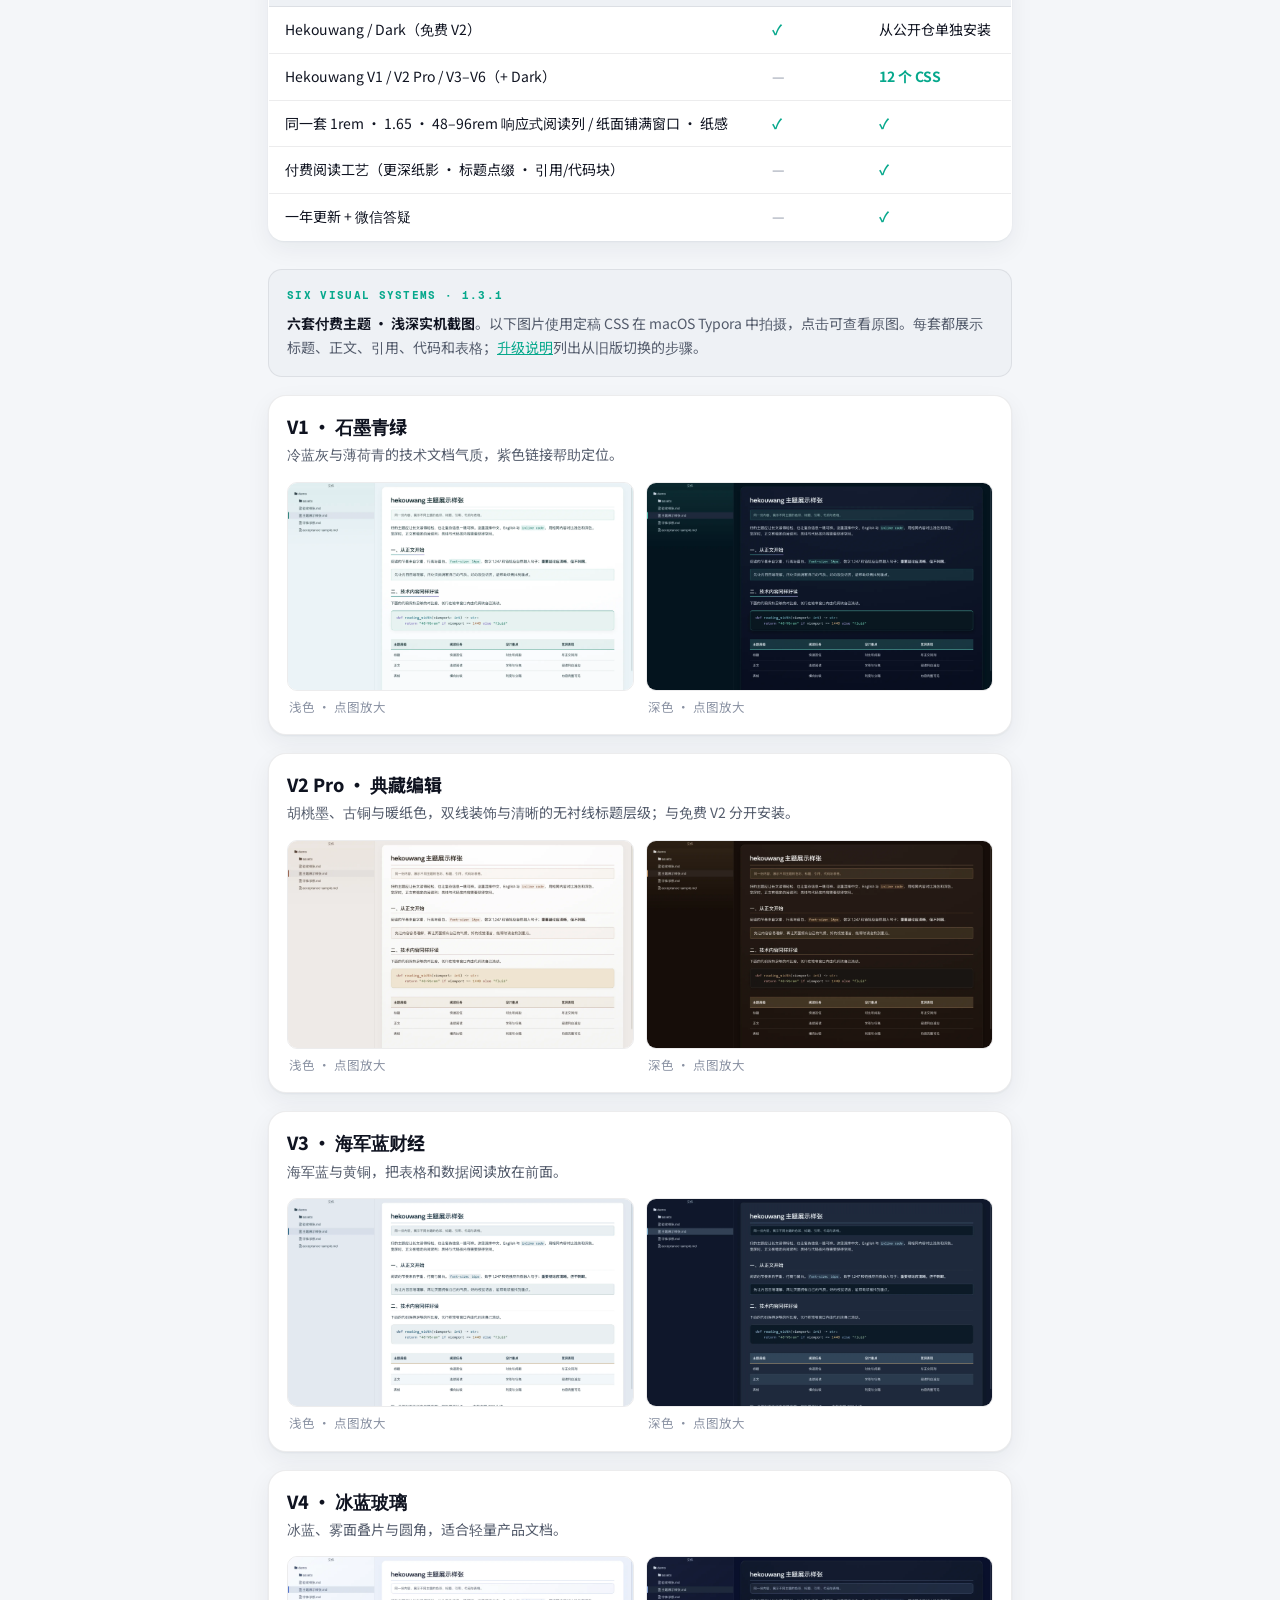
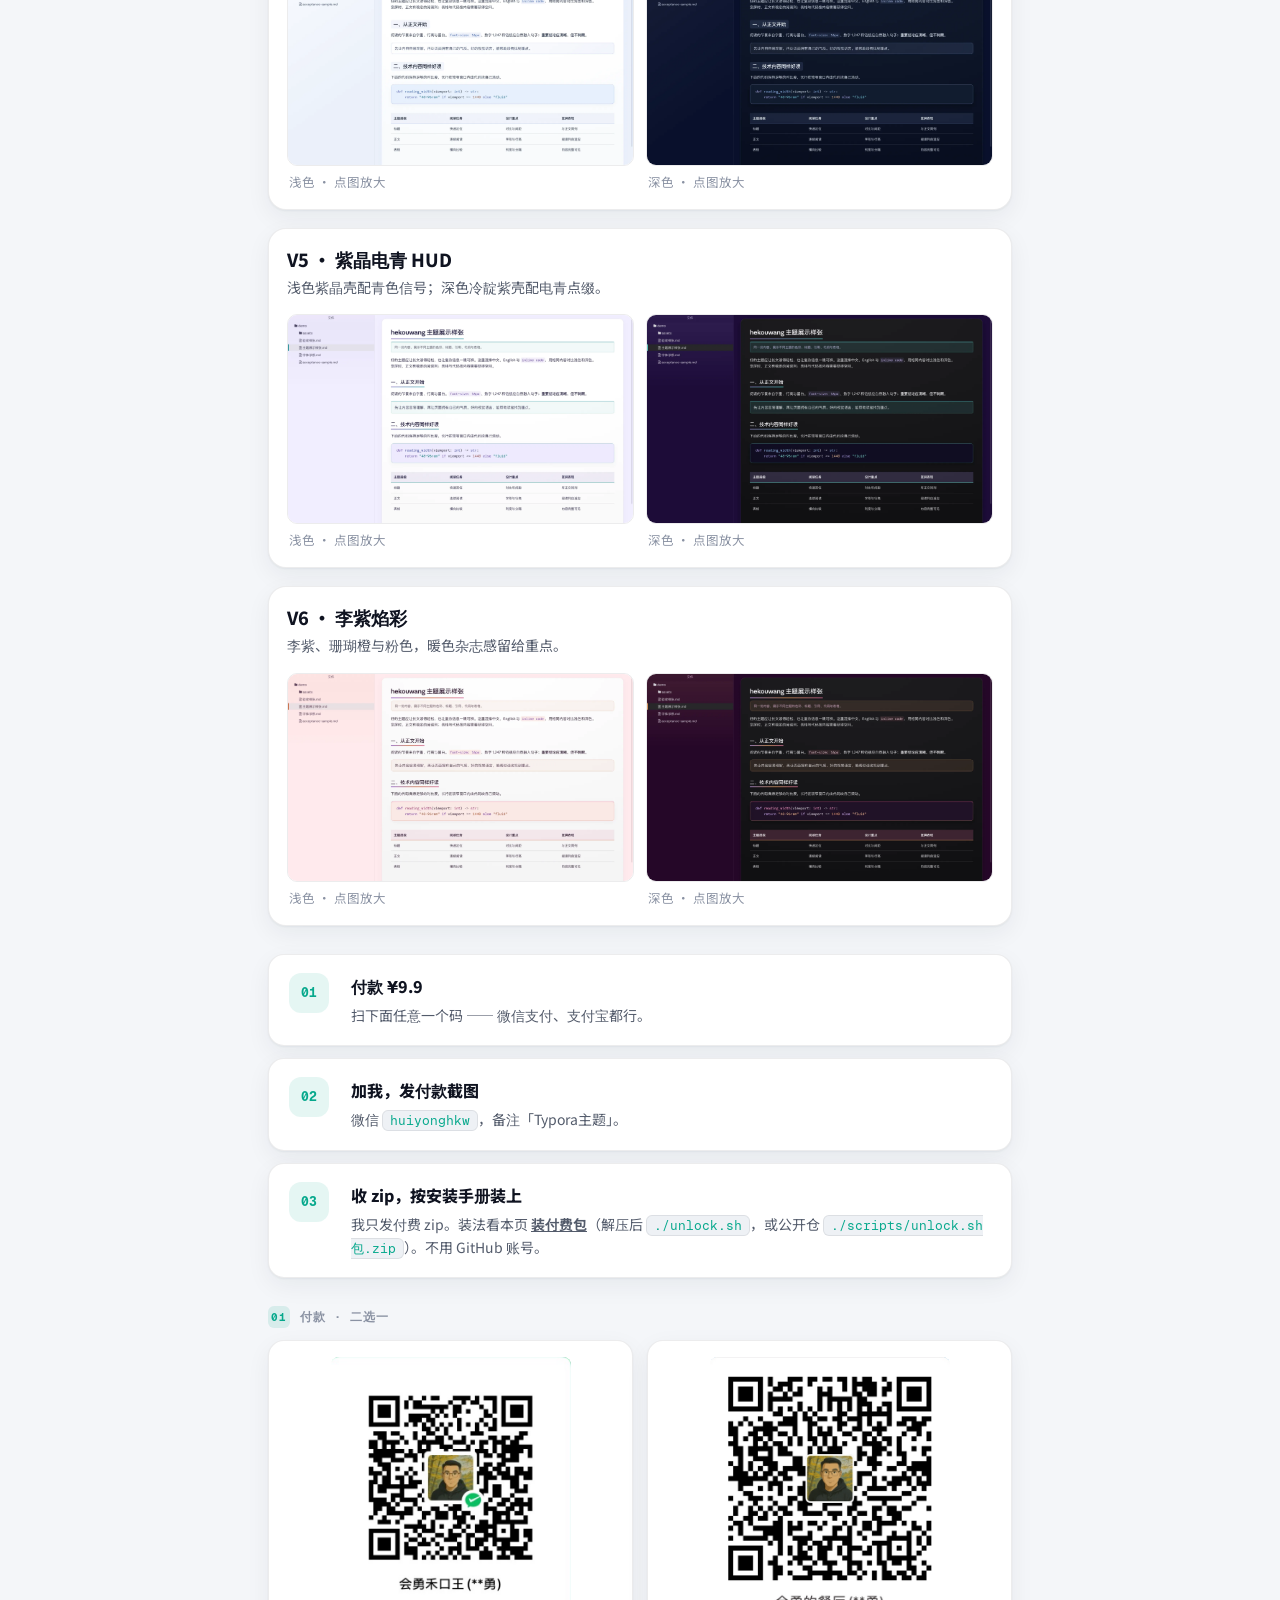
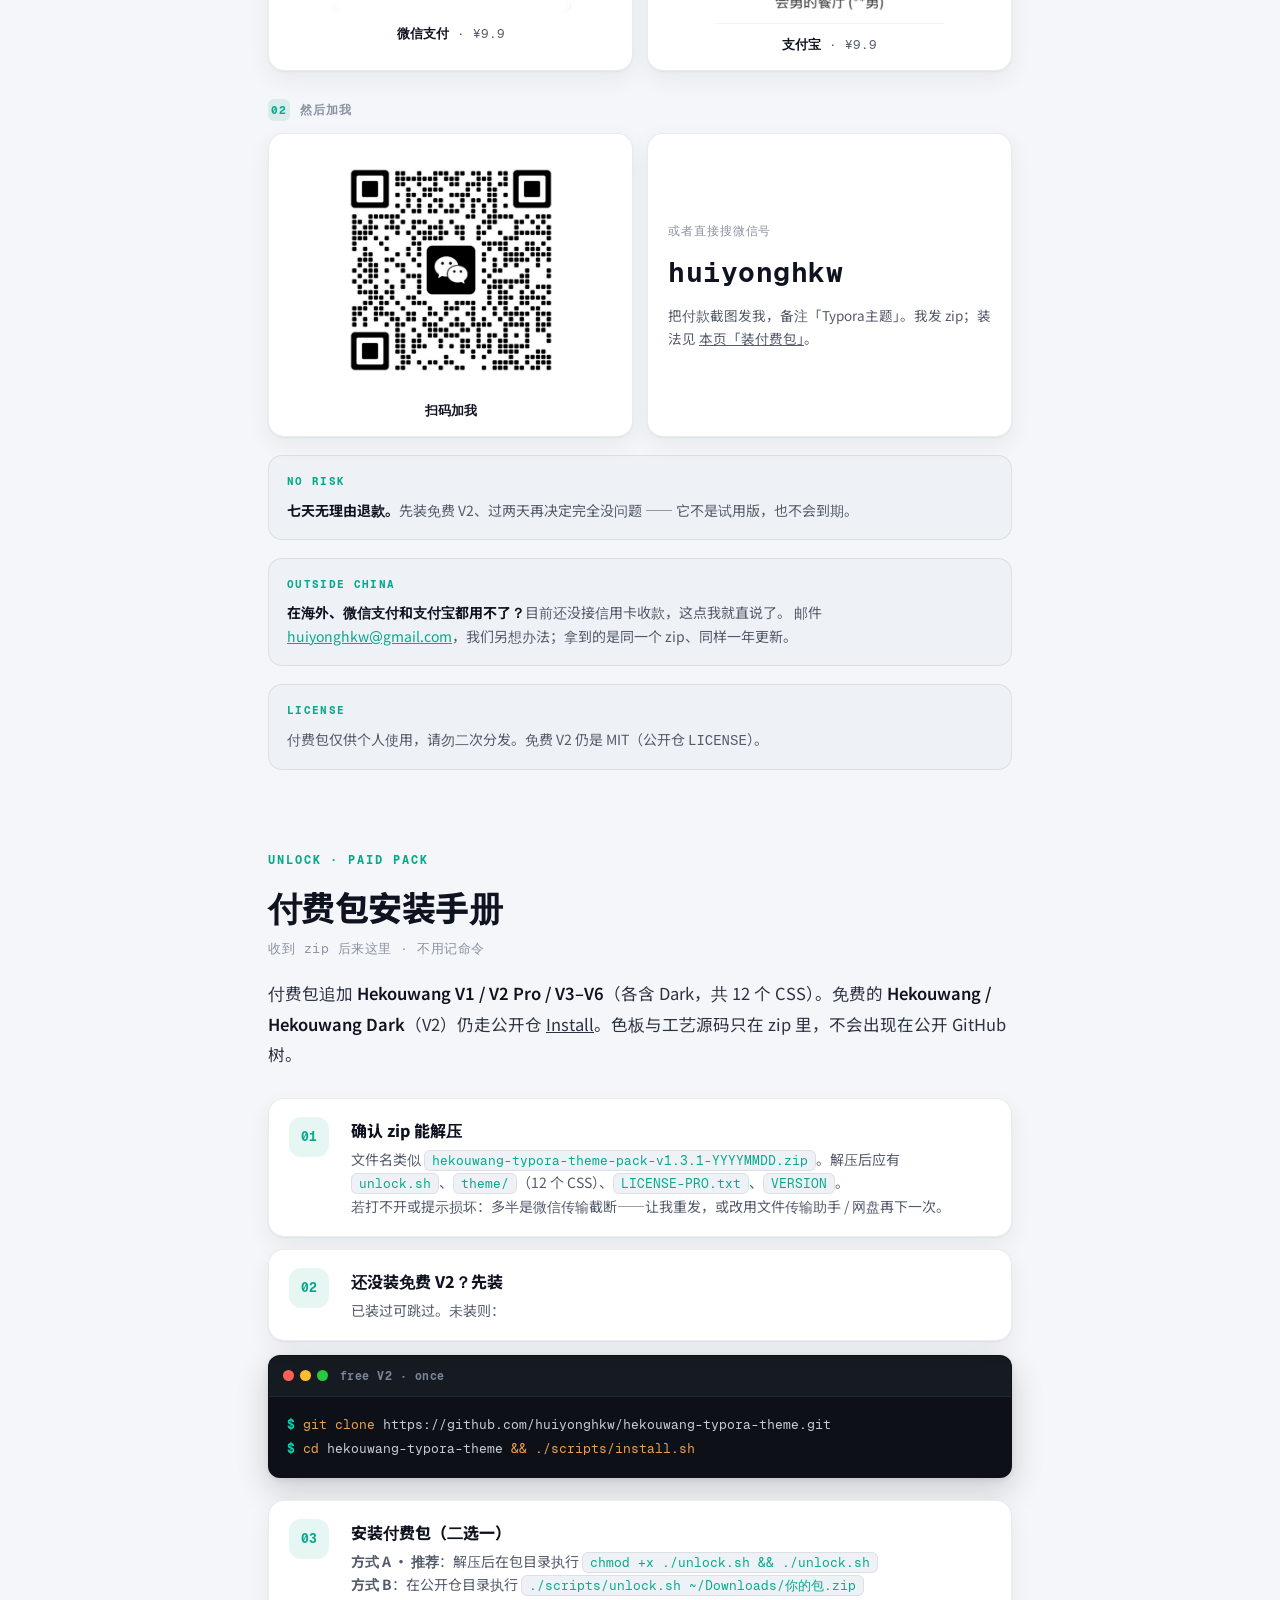
==== commit 7ee58e64: "fix: correct website WeChat ID to huiyonghkw" ====
--- a/docs/index.html
+++ b/docs/index.html
@@ -848,7 +848,7 @@
       </div></div>
       <div class="buy-step"><div class="sq">02</div><div>
         <div class="tt">加我，发付款截图</div>
-        <div class="ds">微信 <code>hekouwang</code>，备注「Typora主题」。</div>
+        <div class="ds">微信 <code>huiyonghkw</code>，备注「Typora主题」。</div>
       </div></div>
       <div class="buy-step"><div class="sq">03</div><div>
         <div class="tt">收 zip，按安装手册装上</div>
@@ -879,7 +879,7 @@
         </div>
         <div class="wxid">
           <div class="k">或者直接搜微信号</div>
-          <div class="id">hekouwang</div>
+          <div class="id">huiyonghkw</div>
           <div class="n">把付款截图发我，备注「Typora主题」。我发 zip；装法见 <a href="#unlock">本页「装付费包」</a>。</div>
         </div>
       </div>
@@ -963,7 +963,7 @@
 
     <div class="ask">
       <span class="lb">support</span>
-      装崩了找我：微信 <code>hekouwang</code> · 备注「Typora主题」· 本页锚点
+      装崩了找我：微信 <code>huiyonghkw</code> · 备注「Typora主题」· 本页锚点
       <a href="https://huiyonghkw.github.io/hekouwang-typora-theme/#unlock">#unlock</a>
     </div>
   </section>
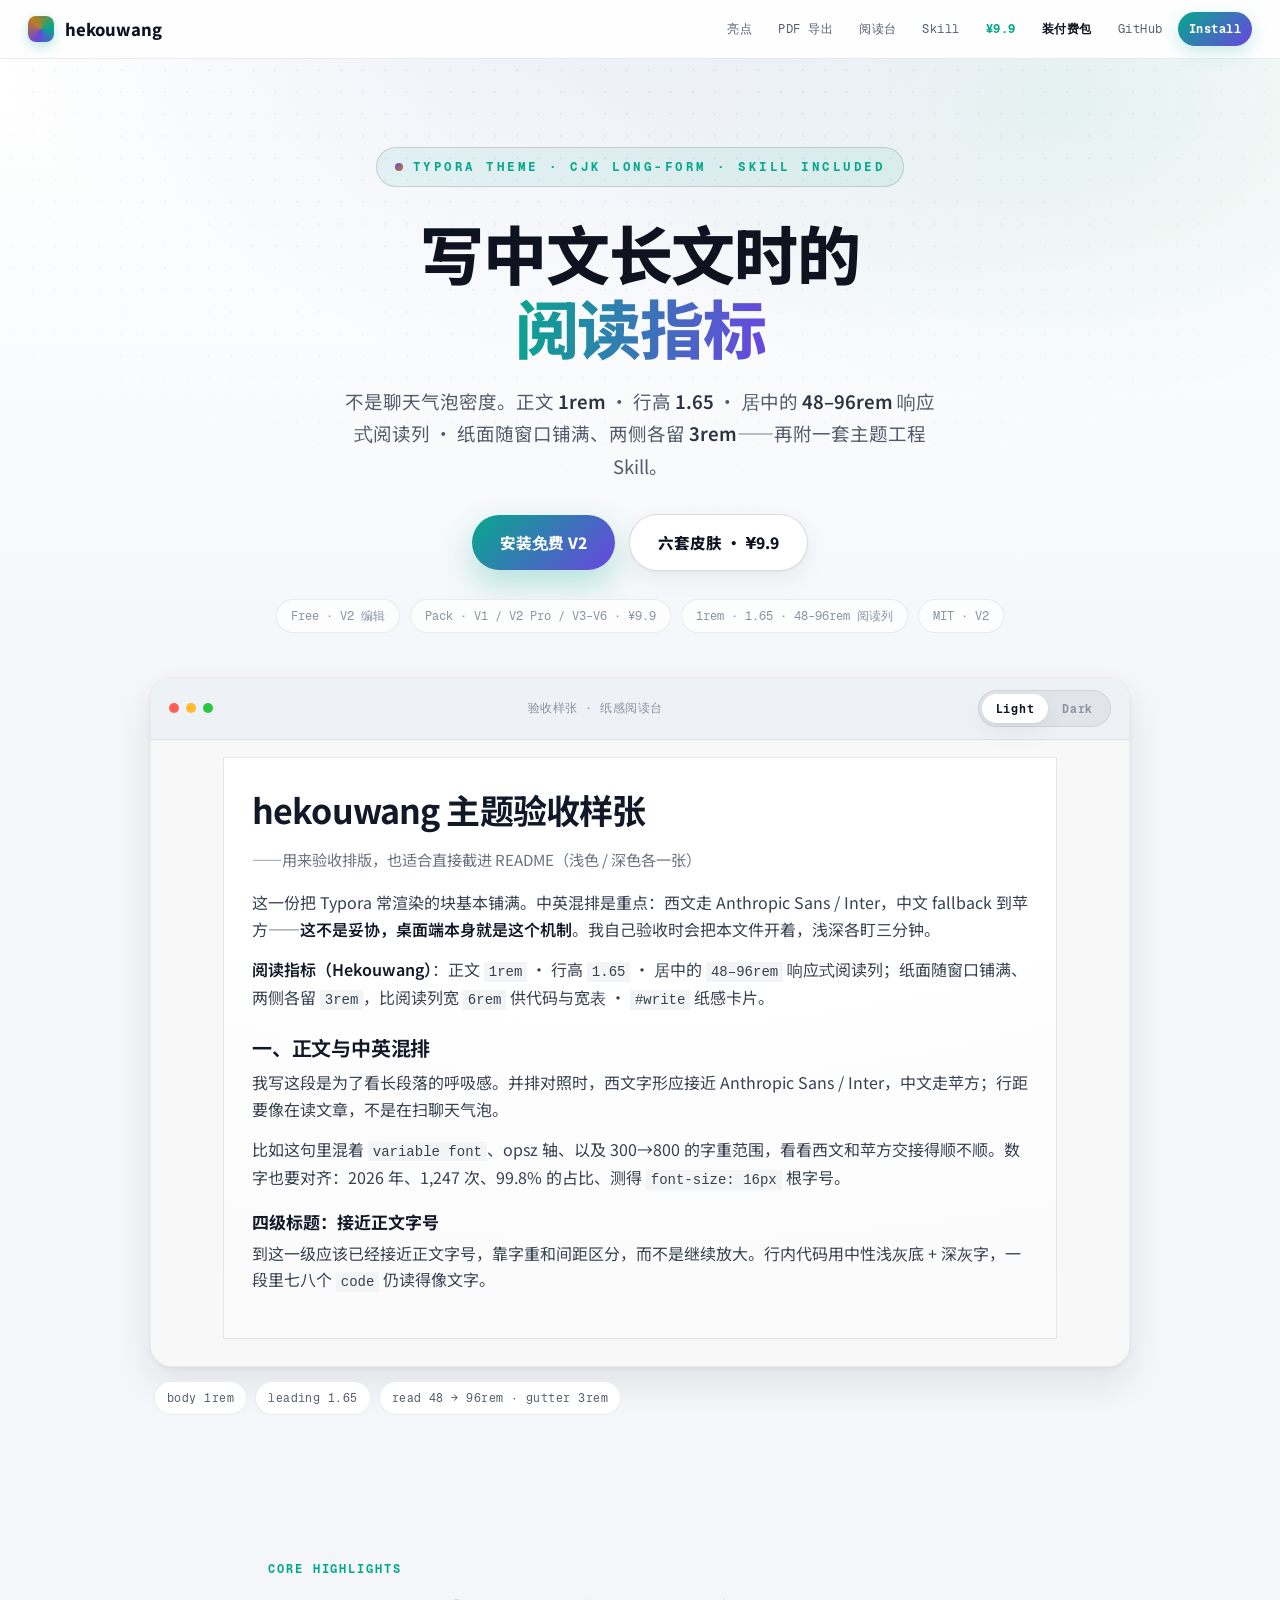
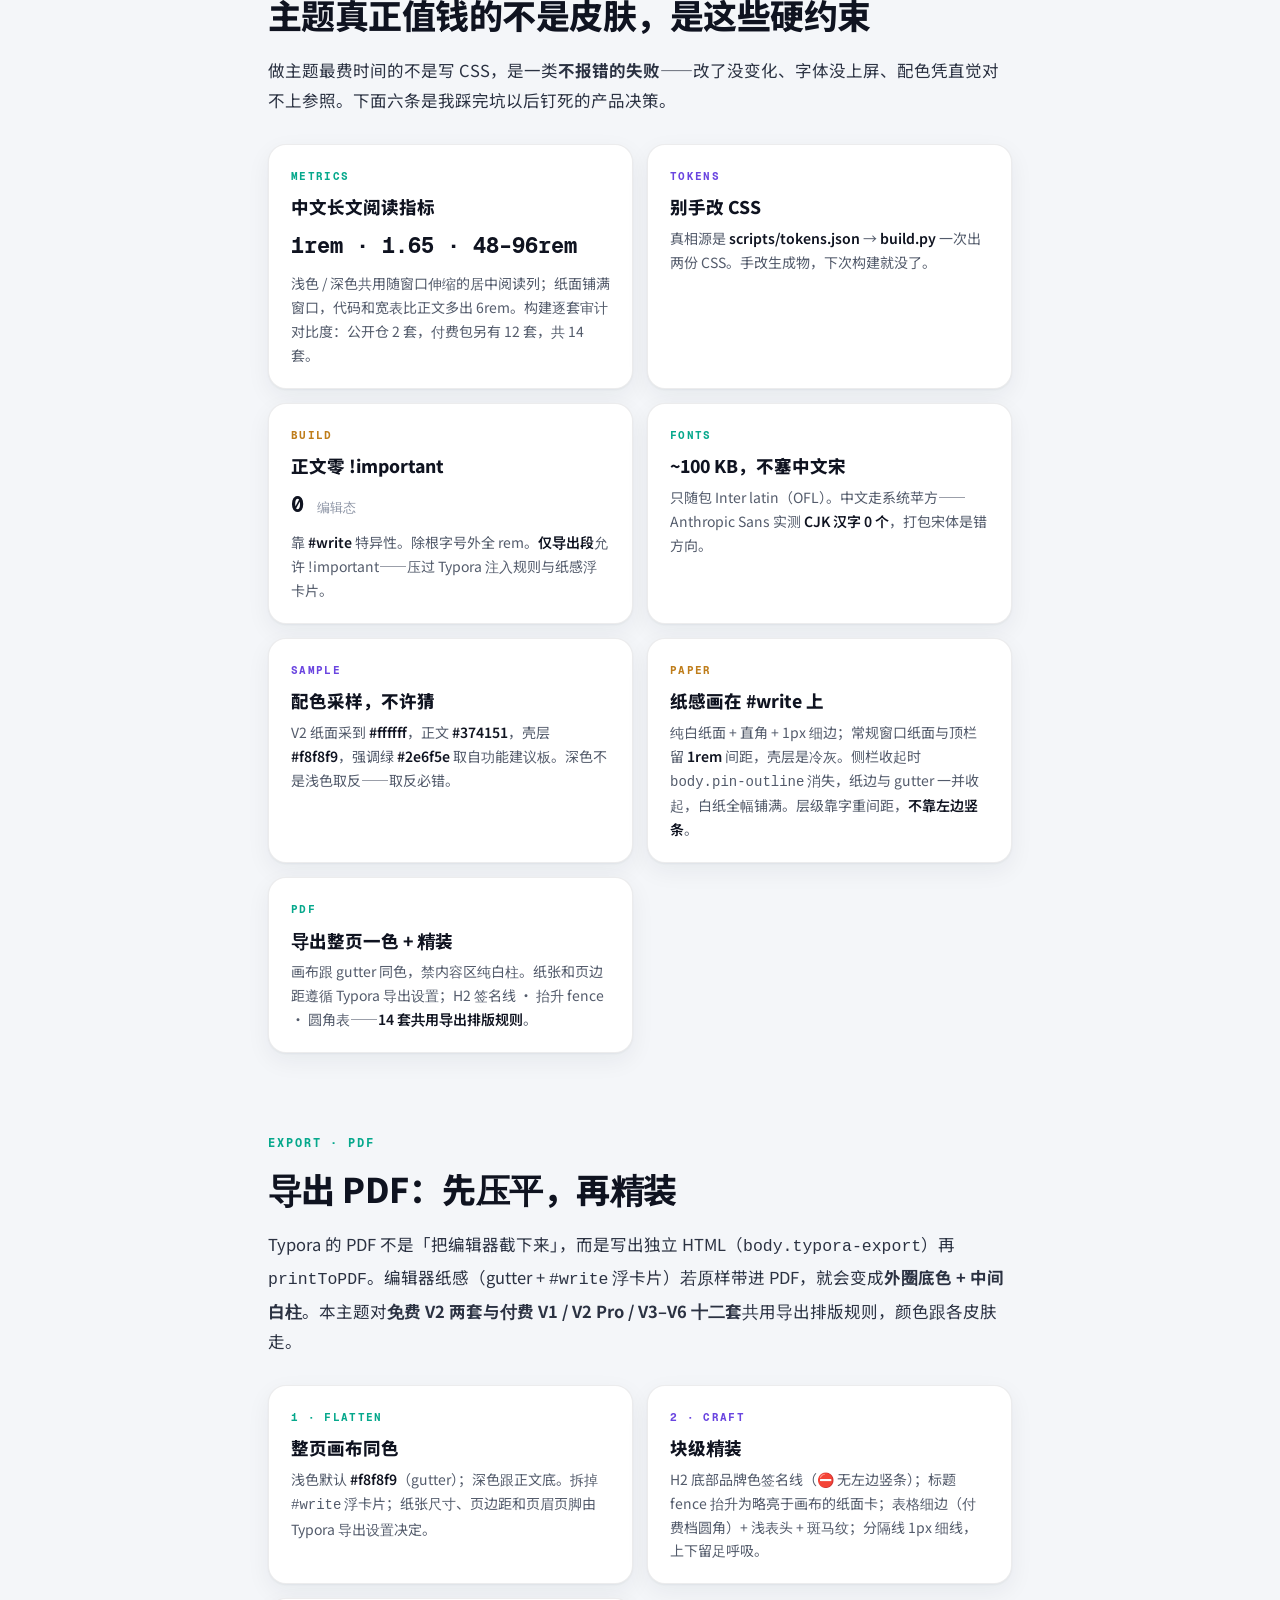
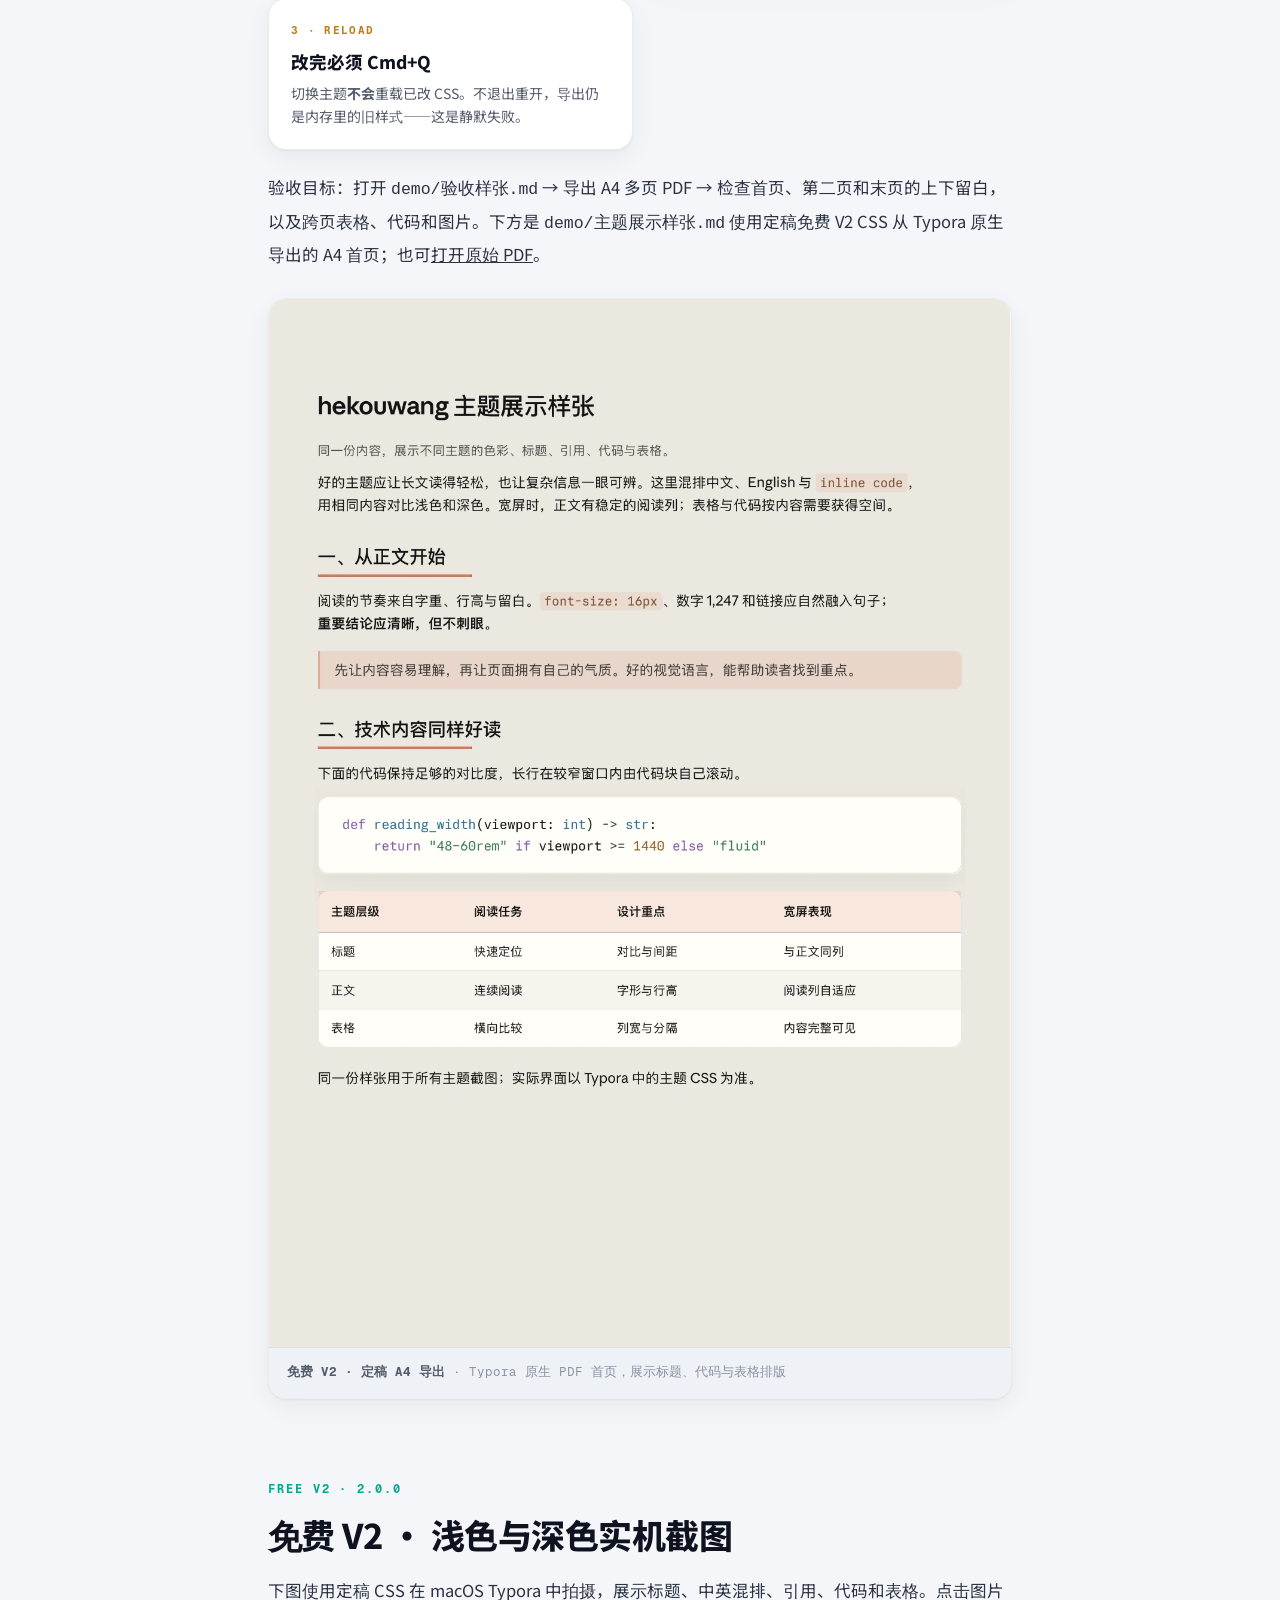
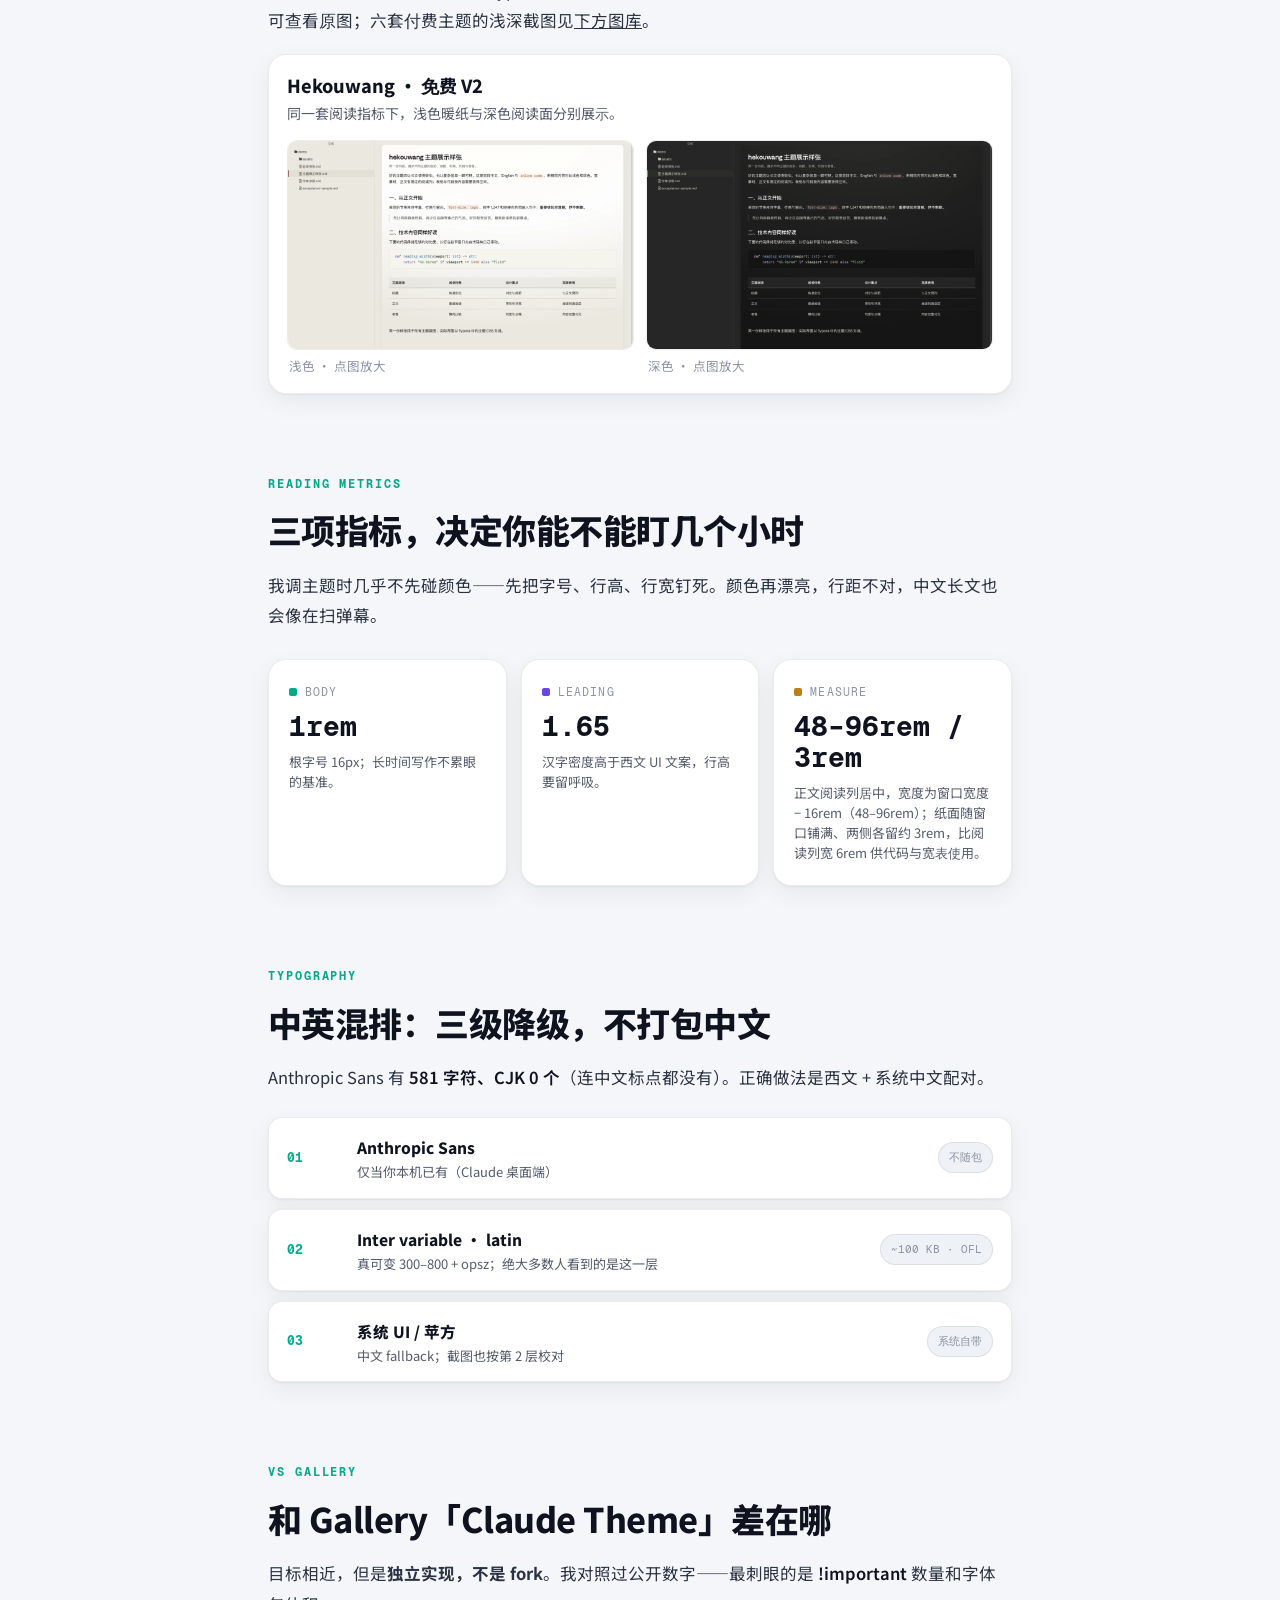
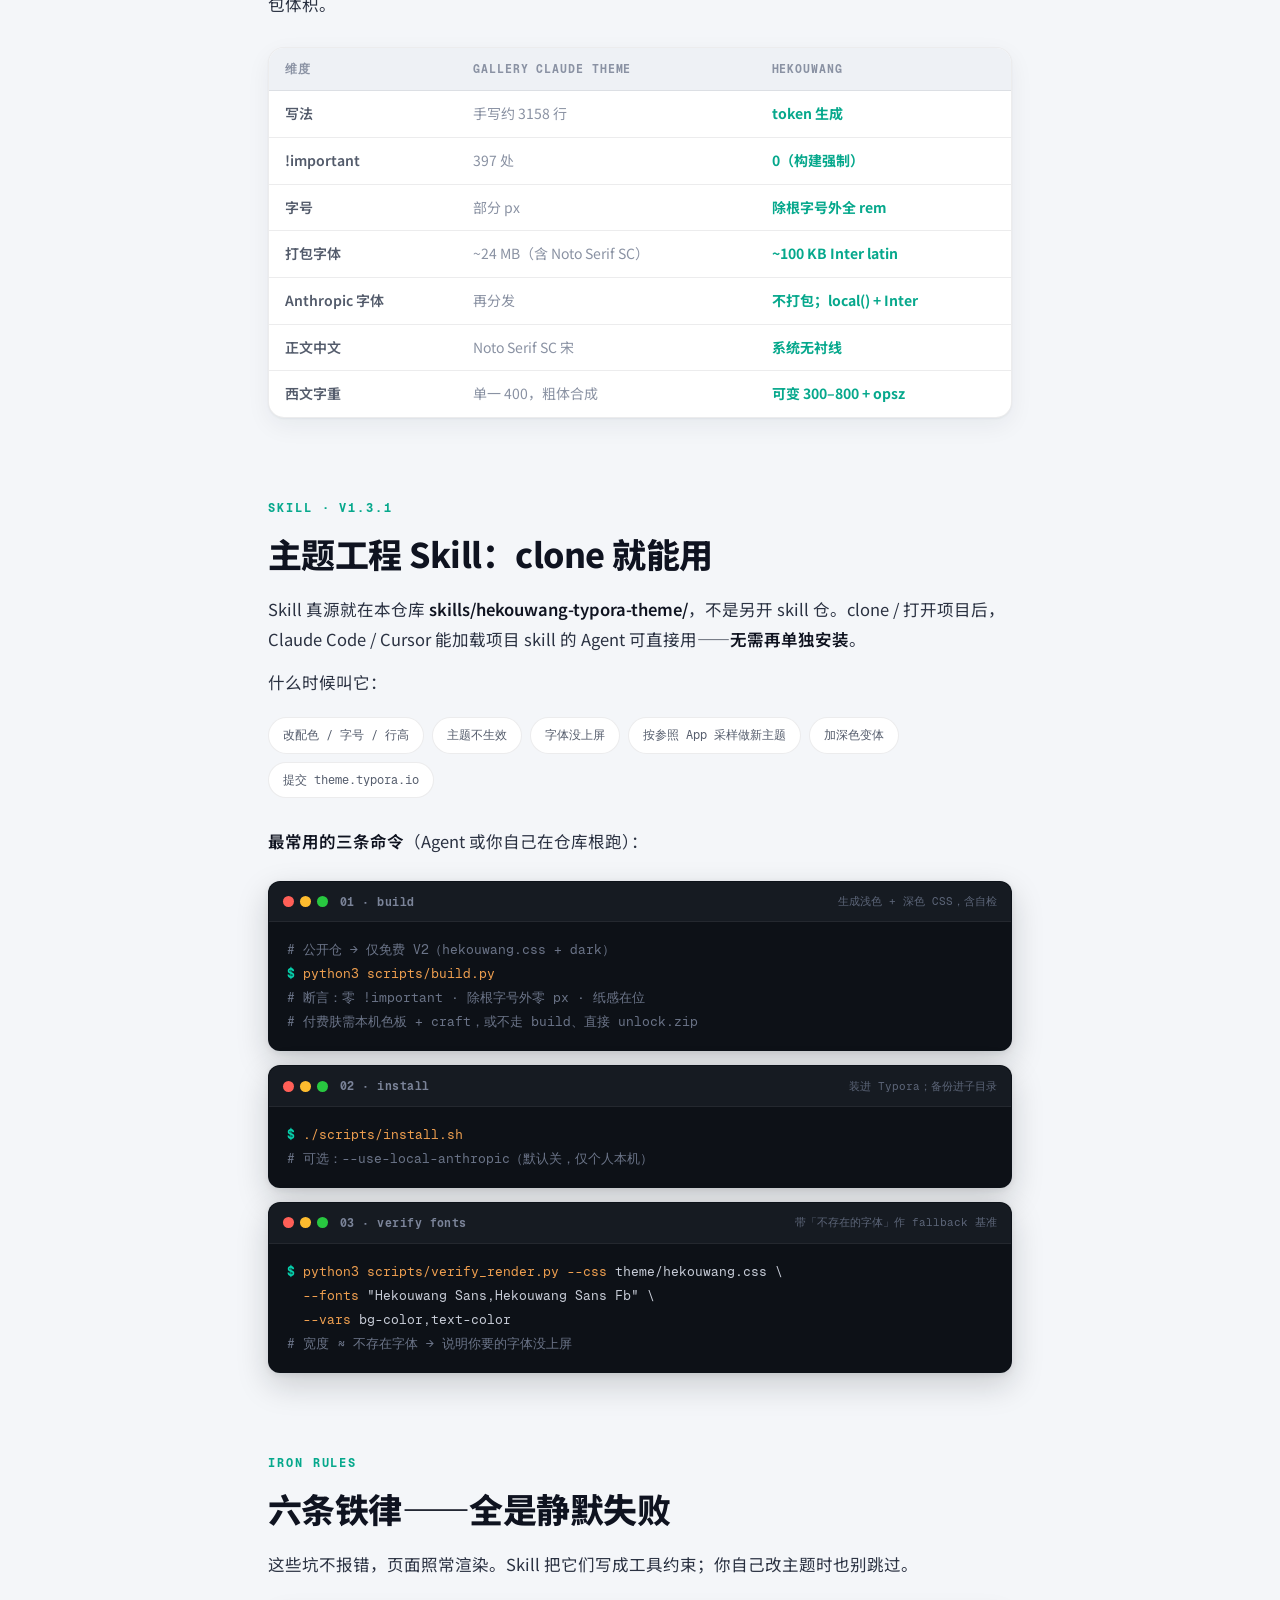
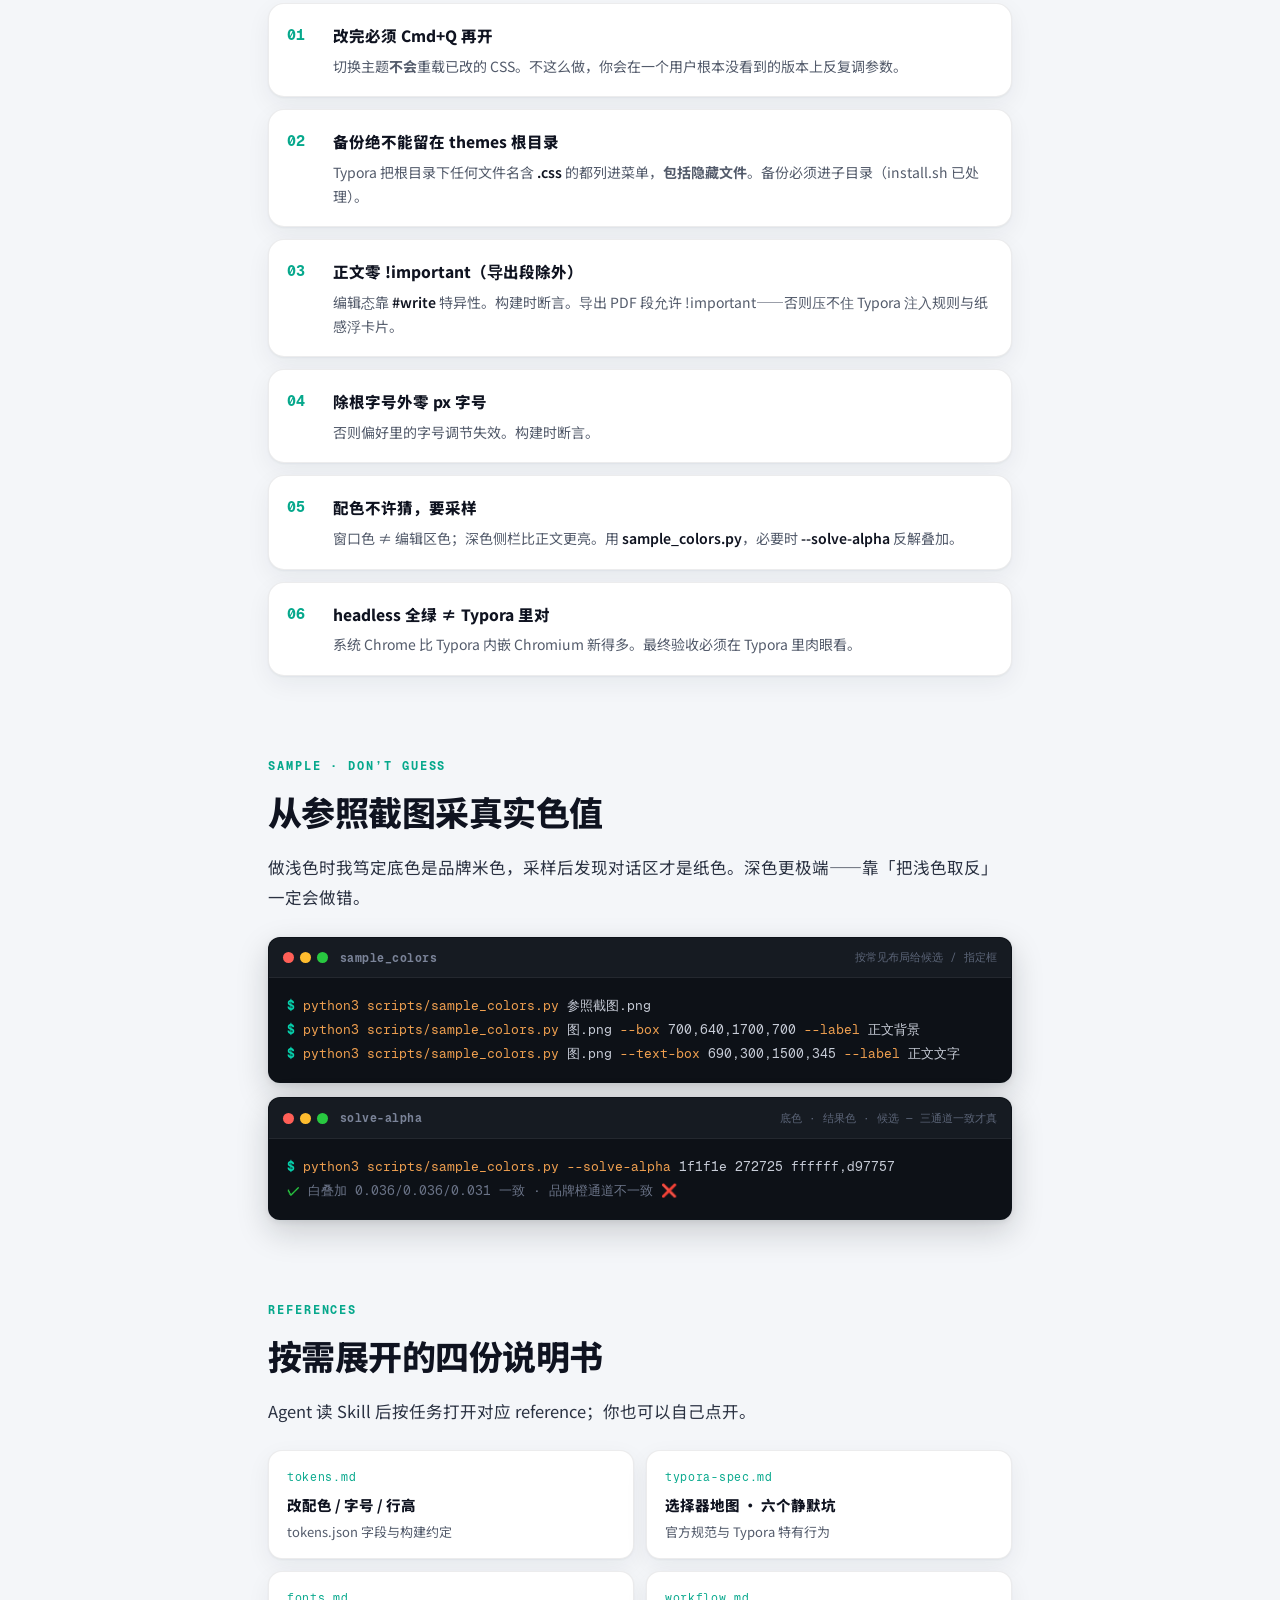
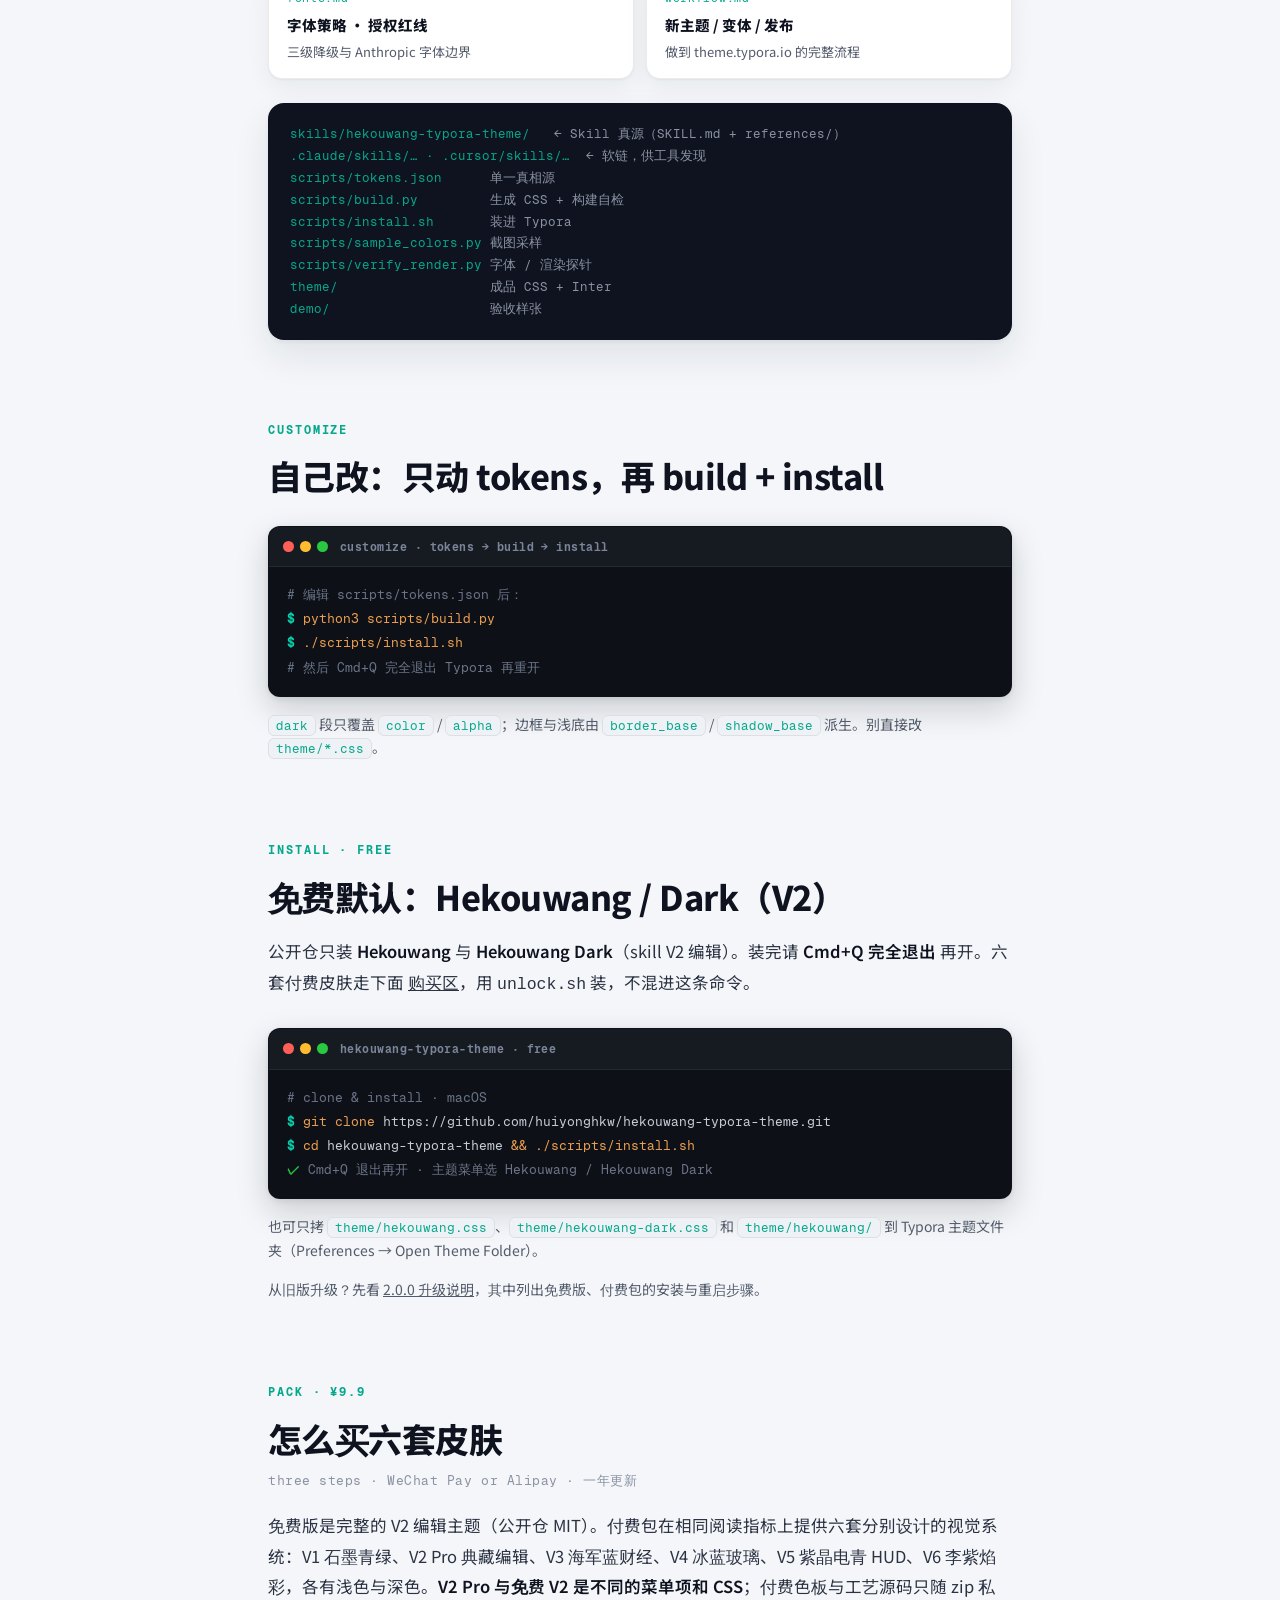
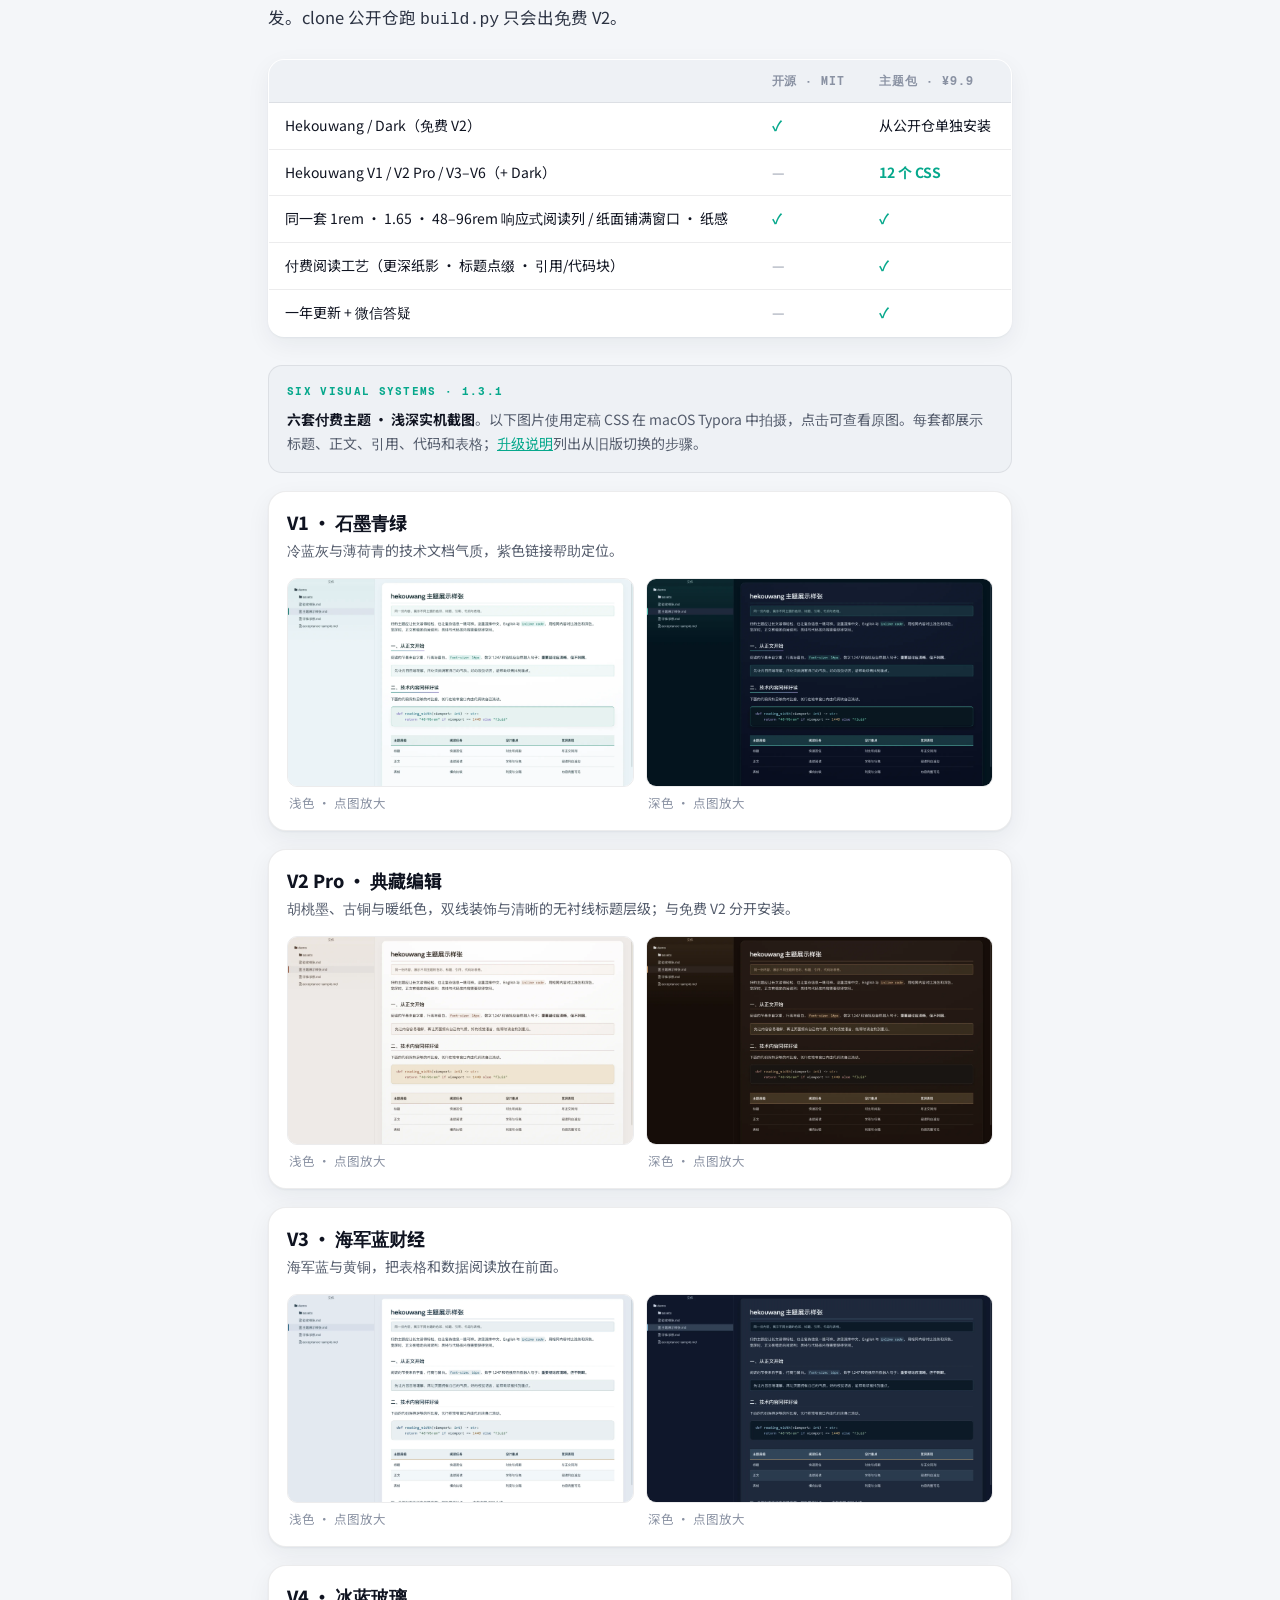
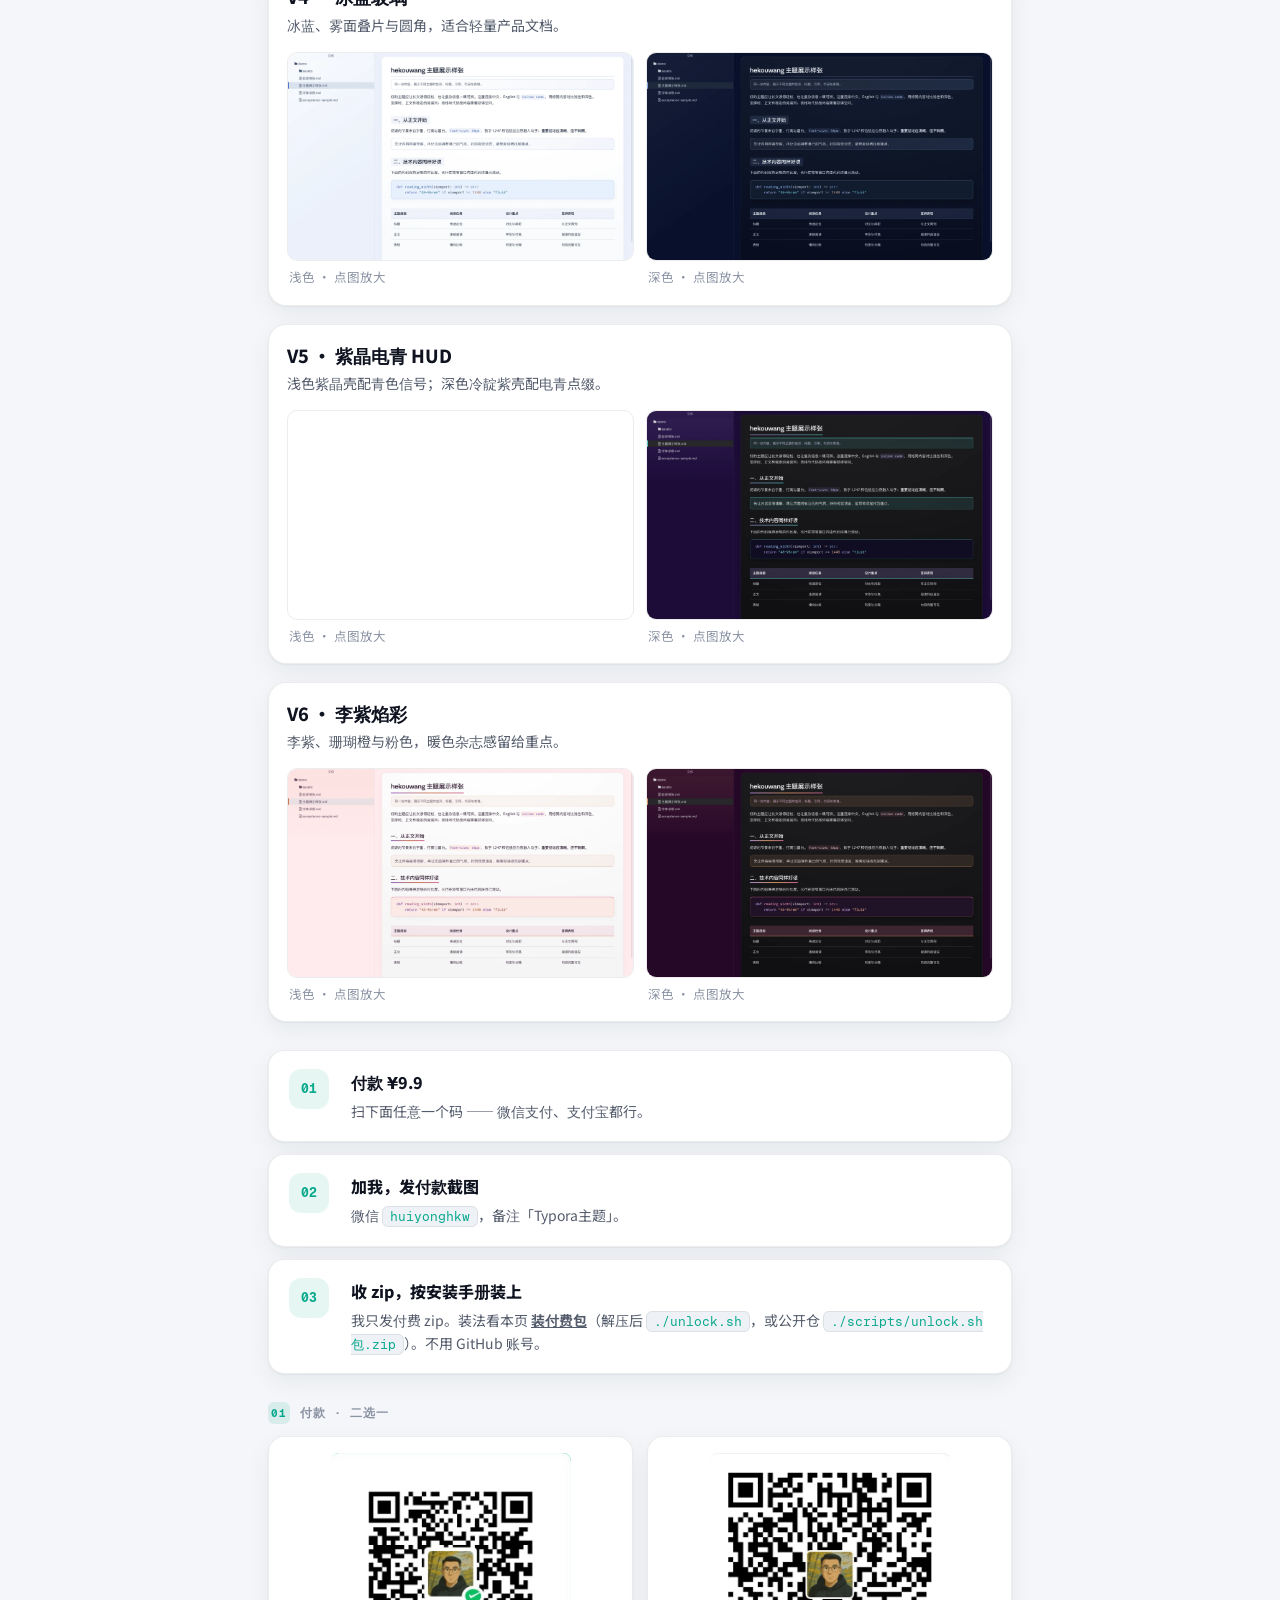
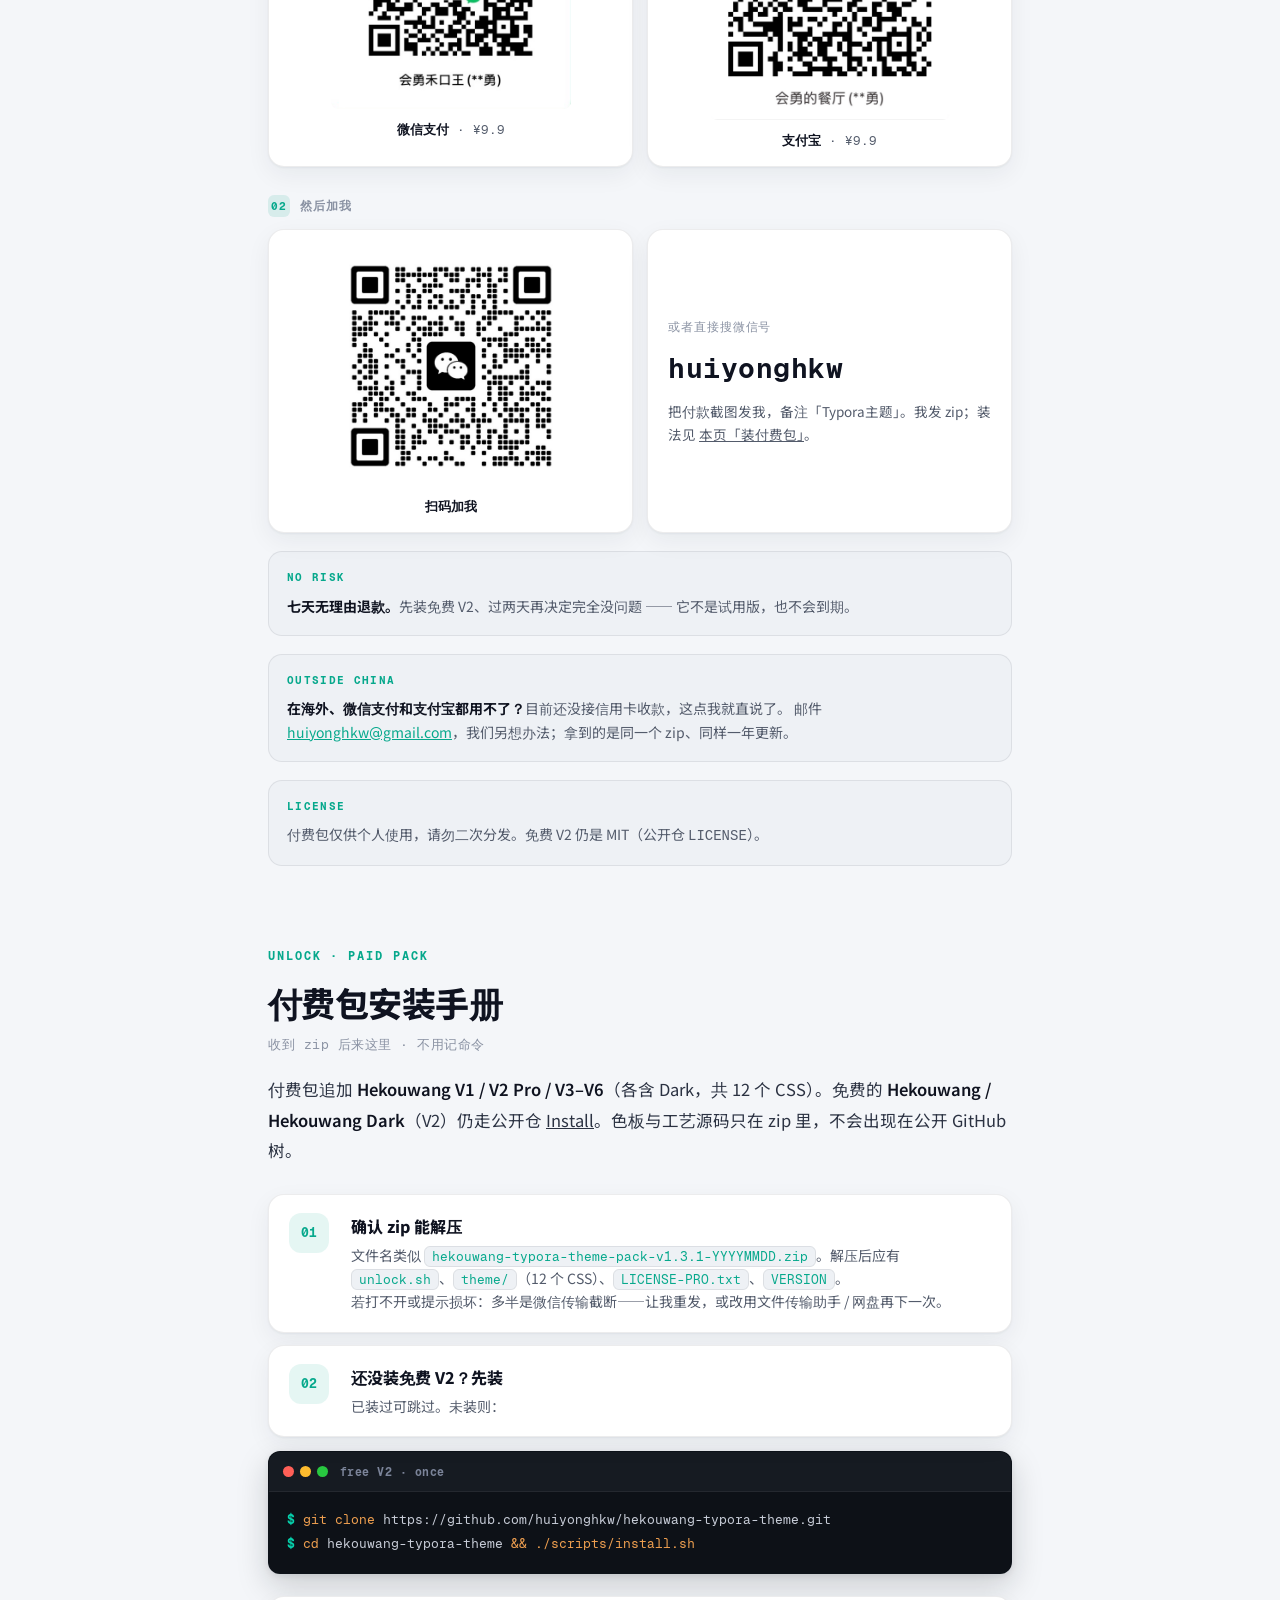
==== commit 00b0532e: "release: free V2 2.0.0 — V2 neutral palette, full-bleed, table/Mermaid polish" ====
--- a/docs/index.html
+++ b/docs/index.html
@@ -118,37 +118,39 @@
   color:var(--text3);padding:7px 14px;border-radius:999px;cursor:pointer;font-weight:600}
 .tog button.on{background:var(--surface);color:var(--text);box-shadow:var(--shadow)}
 .chrome{padding:18px 16px 28px;transition:background .35s ease}
-.chrome[data-mode="light"]{background:#eeedec}
-.chrome[data-mode="dark"]{background:#0c0a09}
+.chrome[data-mode="light"]{background:#f8f8f9}
+.chrome[data-mode="dark"]{background:#0d1117}
 .paper{margin:0 auto;max-width:min(52em,calc(100% - 1.5rem));box-sizing:border-box;
-  padding:2rem 1.75rem 2.75rem;border-radius:14px;font-size:1rem;line-height:1.65;
+  padding:2rem 1.75rem 2.75rem;border-radius:0;font-size:1rem;line-height:1.65;
   font-family:-apple-system,BlinkMacSystemFont,'HKW Sans SC','PingFang SC','Hiragino Sans GB',system-ui,sans-serif;
   overflow-wrap:break-word;transition:background .35s ease,color .35s ease,box-shadow .35s ease}
 .chrome[data-mode="light"] .paper{
-  color:#141413;
-  background:radial-gradient(140% 95% at 50% -8%,#ffffff 0%,#fafaf9 48%,#f5f5f4 100%);
-  box-shadow:inset 0 1px 0 rgba(31,30,29,.04),inset 0 0 4.5rem rgba(31,30,29,.05),
-             0 1px 2px rgba(31,30,29,.04),0 10px 28px rgba(31,30,29,.06)}
+  color:#374151;
+  background:radial-gradient(140% 95% at 50% -8%,#ffffff 0%,#ffffff 48%,#fbfbfc 100%);
+  box-shadow:0 0 0 1px rgba(17,24,39,.06),0 1px 2px rgba(17,24,39,.04)}
 .chrome[data-mode="dark"] .paper{
-  color:#eae8e0;
-  background:radial-gradient(140% 95% at 50% -8%,#211d1c 0%,#1c1917 48%,#141210 100%);
-  box-shadow:inset 0 1px 0 rgba(255,255,255,.06),inset 0 0 4.5rem rgba(255,255,255,.14),
-             0 1px 2px rgba(0,0,0,.35),0 10px 28px rgba(0,0,0,.55)}
-.paper h2{font-size:1.35rem;line-height:1.3;font-weight:600;letter-spacing:-.012em;margin:0 0 .85rem}
+  color:#c9d1d9;
+  background:radial-gradient(140% 95% at 50% -8%,#1f242b 0%,#161b22 48%,#10141a 100%);
+  box-shadow:inset 0 1px 0 rgba(255,255,255,.04),0 0 0 1px rgba(255,255,255,.06),
+             0 1px 2px rgba(0,0,0,.30),0 4px 14px -10px rgba(0,0,0,.40)}
+.paper h2{font-size:2.125rem;line-height:1.2;font-weight:700;letter-spacing:-.025em;margin:0 0 1rem;color:#111827}
+.chrome[data-mode="dark"] .paper h2{color:#f0f6fc}
 .paper .lede{margin:0 0 1.15rem;padding:0;border:0;font-size:.95rem;line-height:1.6}
-.chrome[data-mode="light"] .lede{color:#3d3d3a}
-.chrome[data-mode="dark"] .lede{color:#d8d6ca}
-.paper p{margin:0 0 .78rem}
+.chrome[data-mode="light"] .lede{color:#6b7280}
+.chrome[data-mode="dark"] .lede{color:#8b949e}
+.paper p{margin:0 0 .85rem}
 .paper p:last-child{margin-bottom:0}
 .paper strong{font-weight:600}
-.chrome[data-mode="light"] .paper strong{color:#3d3d3a}
-.chrome[data-mode="dark"] .paper strong{color:#d8d6ca}
+.chrome[data-mode="light"] .paper strong{color:#111827}
+.chrome[data-mode="dark"] .paper strong{color:#f0f6fc}
 .paper code{font-family:ui-monospace,SFMono-Regular,Menlo,Consolas,monospace;font-size:.875em;
-  padding:.12em .38em;border-radius:6px}
-.chrome[data-mode="light"] .paper code{color:#8a5a3c;background:rgba(138,90,60,.08)}
-.chrome[data-mode="dark"] .paper code{color:#ffb0af;background:rgba(255,176,175,.1)}
-.paper h3{font-size:1.1rem;line-height:1.35;font-weight:600;margin:1.35rem 0 .45rem;letter-spacing:-.008em}
-.paper h4{font-size:1rem;line-height:1.4;font-weight:600;margin:1.1rem 0 .35rem}
+  padding:.12em .34em;border-radius:0}
+.chrome[data-mode="light"] .paper code{color:#374151;background:#f3f4f6}
+.chrome[data-mode="dark"] .paper code{color:#c9d1d9;background:rgba(255,255,255,.07)}
+.paper h3{font-size:1.25rem;line-height:1.35;font-weight:650;margin:1.4rem 0 .5rem;letter-spacing:-.01em;color:#111827}
+.chrome[data-mode="dark"] .paper h3{color:#f0f6fc}
+.paper h4{font-size:1.0625rem;line-height:1.4;font-weight:700;margin:1.15rem 0 .35rem;color:#111827}
+.chrome[data-mode="dark"] .paper h4{color:#f0f6fc}
 .metrics-chip{display:flex;flex-wrap:wrap;gap:8px;margin-top:14px;padding:0 4px}
 .metrics-chip span{font-family:var(--mono);font-size:11.5px;letter-spacing:.04em;
   padding:6px 12px;border-radius:999px;border:1px solid var(--border);background:var(--surface);color:var(--text2)}
@@ -415,7 +417,7 @@
         <p>我写这段是为了看长段落的呼吸感。并排对照时，西文字形应接近 Anthropic Sans / Inter，中文走苹方；行距要像在读文章，不是在扫聊天气泡。</p>
         <p>比如这句里混着 <code>variable font</code>、opsz 轴、以及 300→800 的字重范围，看看西文和苹方交接得顺不顺。数字也要对齐：2026 年、1,247 次、99.8% 的占比、测得 <code>font-size: 16px</code> 根字号。</p>
         <h4>四级标题：接近正文字号</h4>
-        <p>到这一级应该已经接近正文字号，靠字重和间距区分，而不是继续放大。行内代码用低饱和暖褐，一段里七八个 <code>code</code> 仍读得像文字。</p>
+        <p>到这一级应该已经接近正文字号，靠字重和间距区分，而不是继续放大。行内代码用中性浅灰底 + 深灰字，一段里七八个 <code>code</code> 仍读得像文字。</p>
       </article>
     </div>
   </div>
@@ -457,12 +459,12 @@
       <div class="hl-card">
         <div class="tag">Sample</div>
         <h3>配色采样，不许猜</h3>
-        <p>我曾笃定底色是 <b>#faf9f5</b>，采样后发现那是窗口色；编辑区更接近 <b>#fdfdfc</b>。深色侧栏比正文更亮——取反必错。</p>
+        <p>V2 纸面采到 <b>#ffffff</b>，正文 <b>#374151</b>，壳层 <b>#f8f8f9</b>，强调绿 <b>#2e6f5e</b> 取自功能建议板。深色不是浅色取反——取反必错。</p>
       </div>
       <div class="hl-card">
         <div class="tag">Paper</div>
         <h3>纸感画在 #write 上</h3>
-        <p>暖径向 + 大圆角 + 外阴影；常规窗口纸面与顶栏留 <b>1rem</b> 间距，壳层更深一档。层级靠字重间距，<b>不靠左边竖条</b>。</p>
+        <p>纯白纸面 + 直角 + 1px 细边；常规窗口纸面与顶栏留 <b>1rem</b> 间距，壳层是冷灰。侧栏收起时 <code>body.pin-outline</code> 消失，纸边与 gutter 一并收起，白纸全幅铺满。层级靠字重间距，<b>不靠左边竖条</b>。</p>
       </div>
       <div class="hl-card">
         <div class="tag">PDF</div>
@@ -480,12 +482,12 @@
       <div class="hl-card">
         <div class="tag">1 · Flatten</div>
         <h3>整页画布同色</h3>
-        <p>浅色默认 <b>#eeedec</b>；深色跟正文底。拆掉 <code>#write</code> 圆角与外阴影；纸张尺寸、页边距和页眉页脚由 Typora 导出设置决定。</p>
+        <p>浅色默认 <b>#f8f8f9</b>（gutter）；深色跟正文底。拆掉 <code>#write</code> 浮卡片；纸张尺寸、页边距和页眉页脚由 Typora 导出设置决定。</p>
       </div>
       <div class="hl-card">
         <div class="tag">2 · Craft</div>
         <h3>块级精装</h3>
-        <p>H2 底部品牌色签名线（⛔ 无左边竖条）；标题 fence 抬升为略亮于画布的纸面卡；表格圆角 + 浅表头 + 斑马纹；分隔线中间淡入。</p>
+        <p>H2 底部品牌色签名线（⛔ 无左边竖条）；标题 fence 抬升为略亮于画布的纸面卡；表格细边（付费档圆角）+ 浅表头 + 斑马纹；分隔线 1px 细线，上下留足呼吸。</p>
       </div>
       <div class="hl-card">
         <div class="tag">3 · Reload</div>
@@ -503,7 +505,7 @@
   </section>
 
   <section id="shots">
-    <div class="sec-label">Free V2 · 1.3.1</div>
+    <div class="sec-label">Free V2 · 2.0.0</div>
     <h2 class="sec">免费 V2 · 浅色与深色实机截图</h2>
     <p class="prose">下图使用定稿 CSS 在 macOS Typora 中拍摄，展示标题、中英混排、引用、代码和表格。点击图片可查看原图；六套付费主题的浅深截图见<a href="#compare-shots">下方图库</a>。</p>
     <div class="premium-gallery">
@@ -773,7 +775,7 @@
 <span class="ok">✓</span> <span class="cm">Cmd+Q 退出再开 · 主题菜单选 Hekouwang / Hekouwang Dark</span></pre>
     </div>
     <p class="install-note">也可只拷 <code>theme/hekouwang.css</code>、<code>theme/hekouwang-dark.css</code> 和 <code>theme/hekouwang/</code> 到 Typora 主题文件夹（Preferences → Open Theme Folder）。</p>
-    <p class="install-note">从旧版升级？先看 <a href="https://github.com/huiyonghkw/hekouwang-typora-theme/blob/main/UPGRADE.md">1.3.1 升级说明</a>，其中列出免费版、付费包的安装与重启步骤。</p>
+    <p class="install-note">从旧版升级？先看 <a href="https://github.com/huiyonghkw/hekouwang-typora-theme/blob/main/UPGRADE.md">2.0.0 升级说明</a>，其中列出免费版、付费包的安装与重启步骤。</p>
   </section>
 
   <section id="buy">
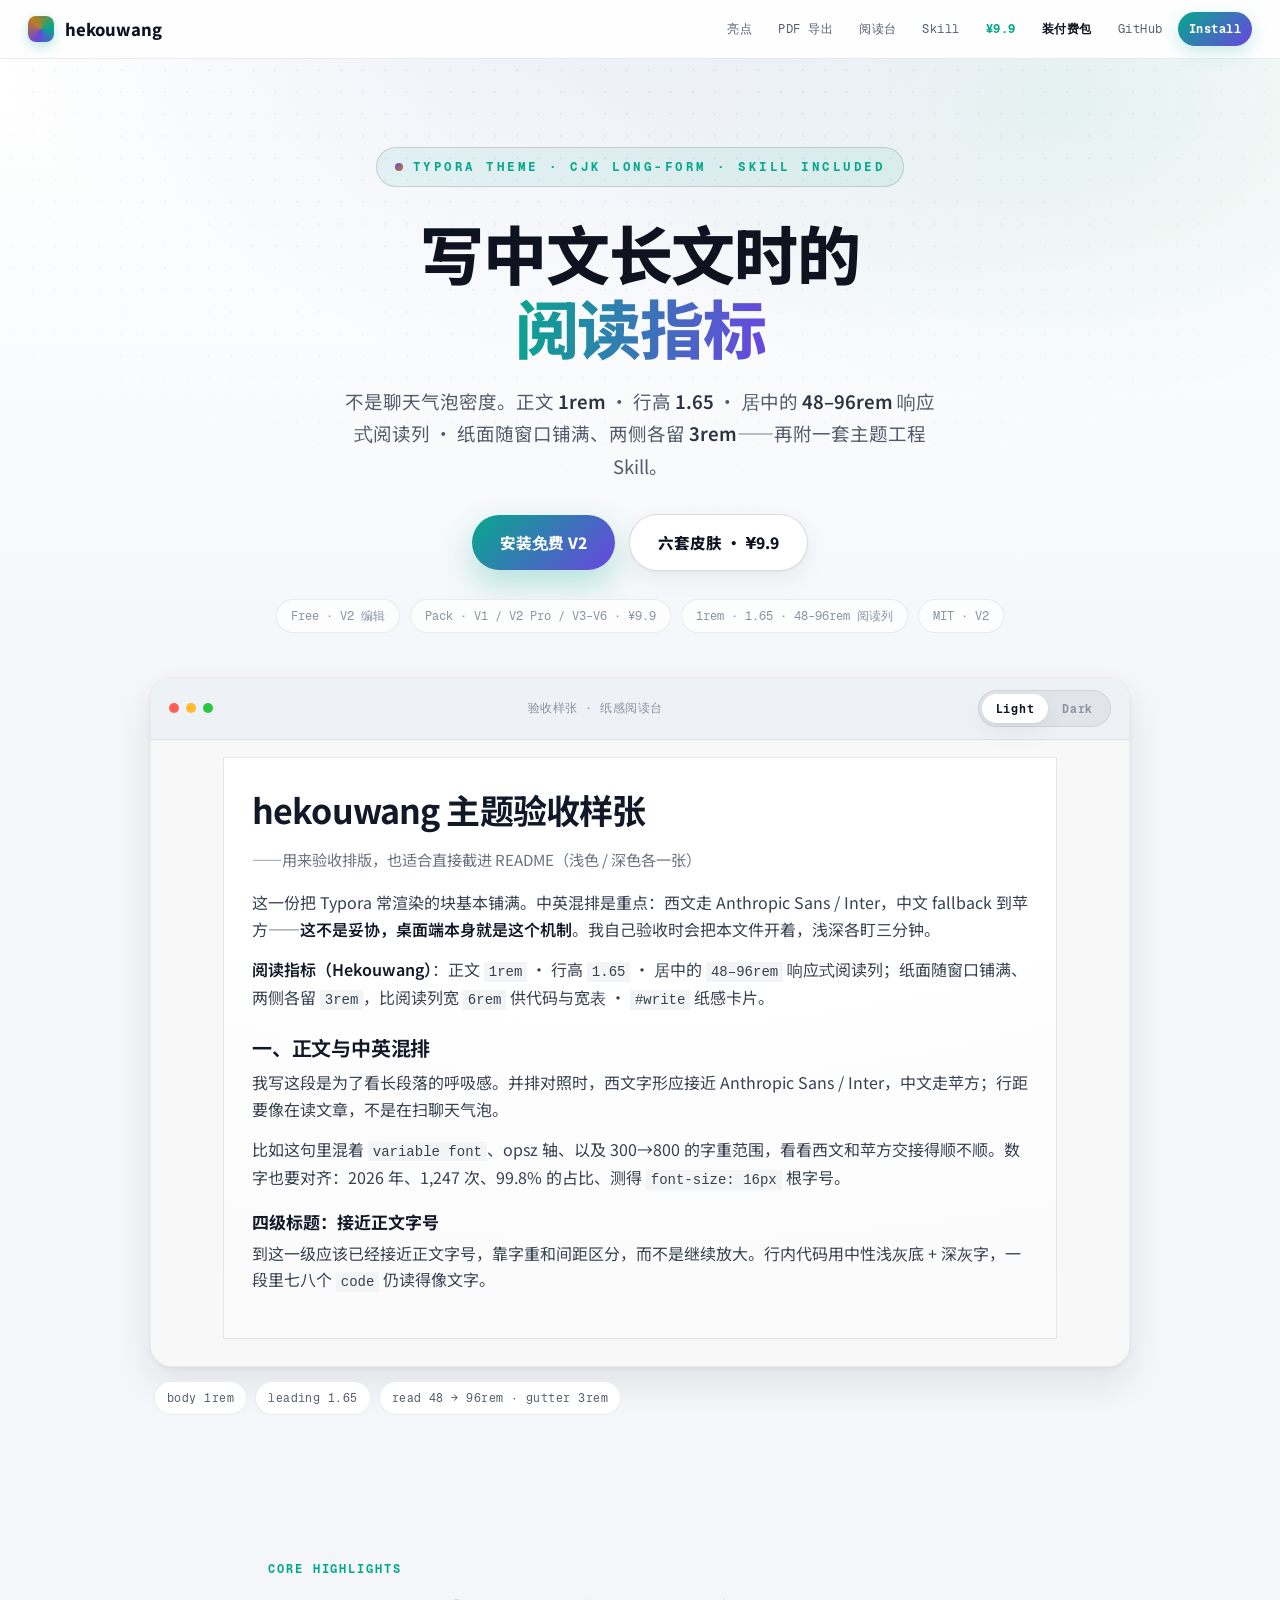
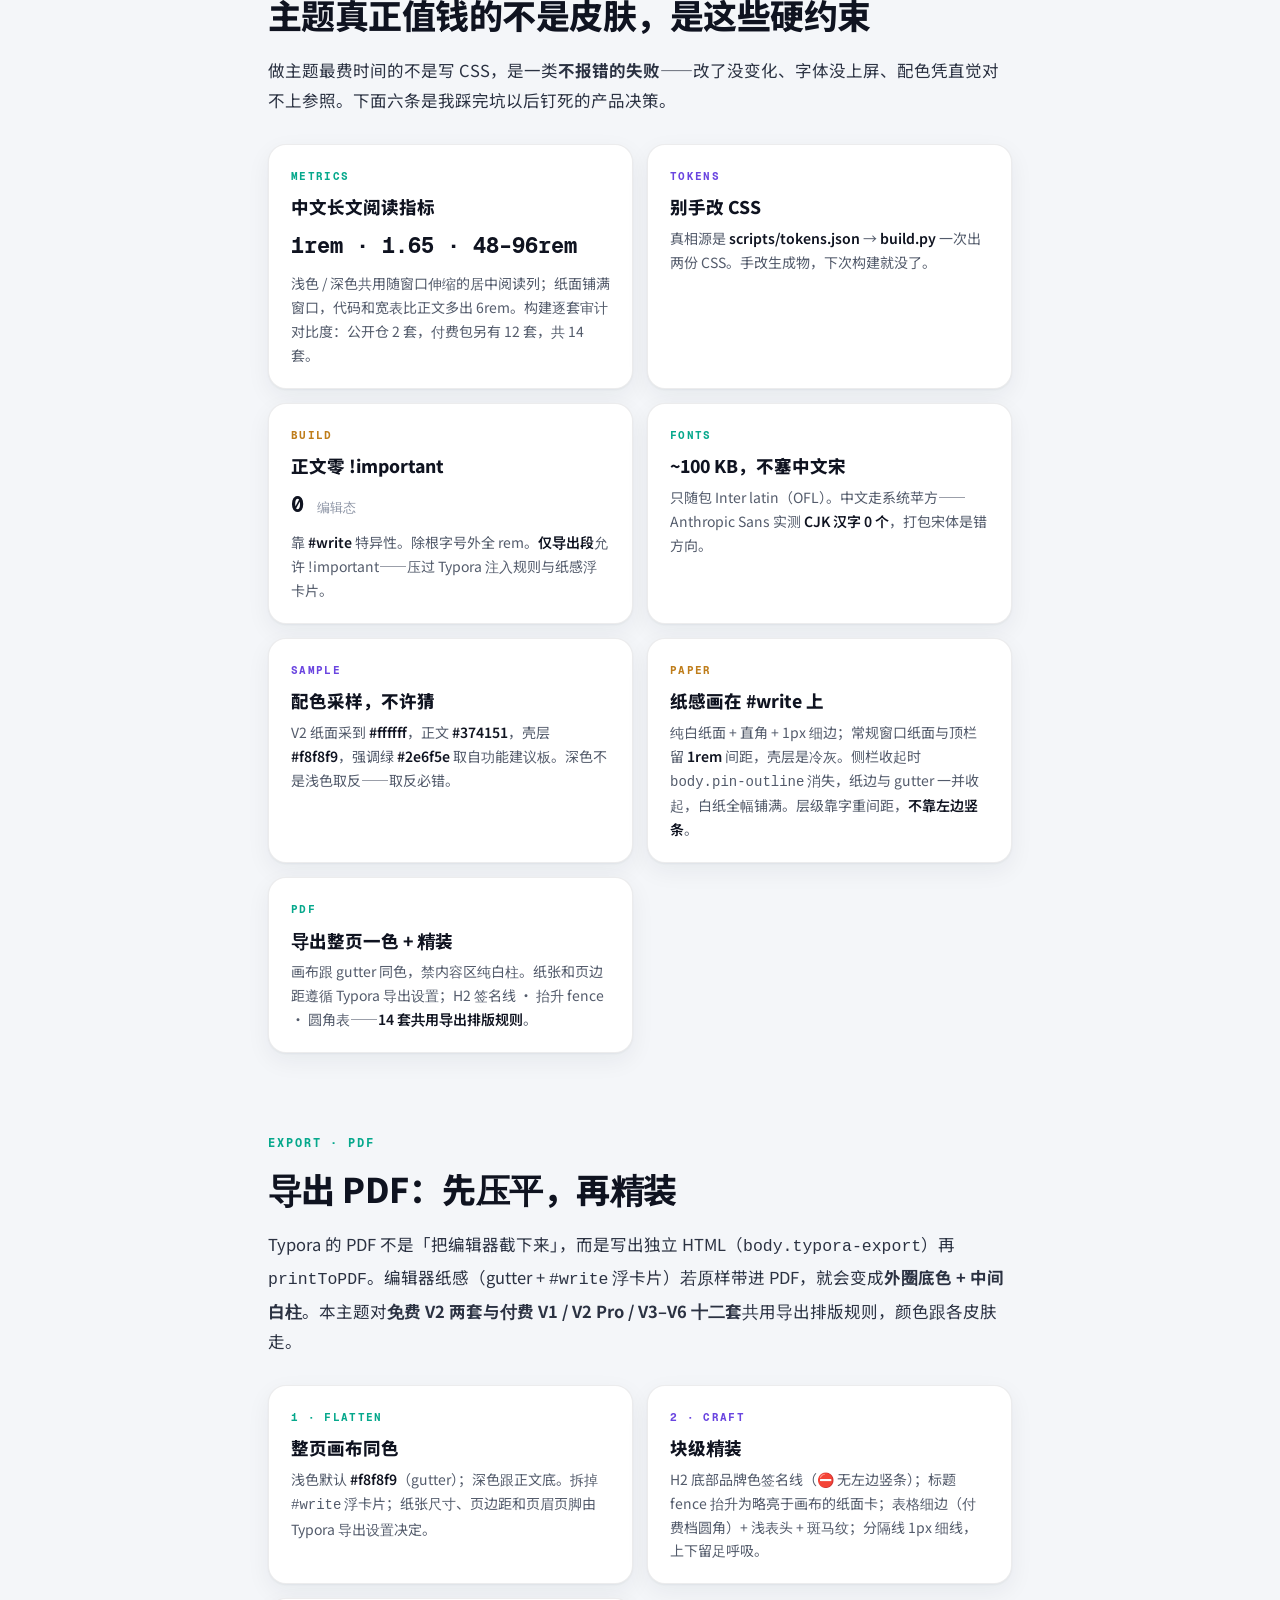
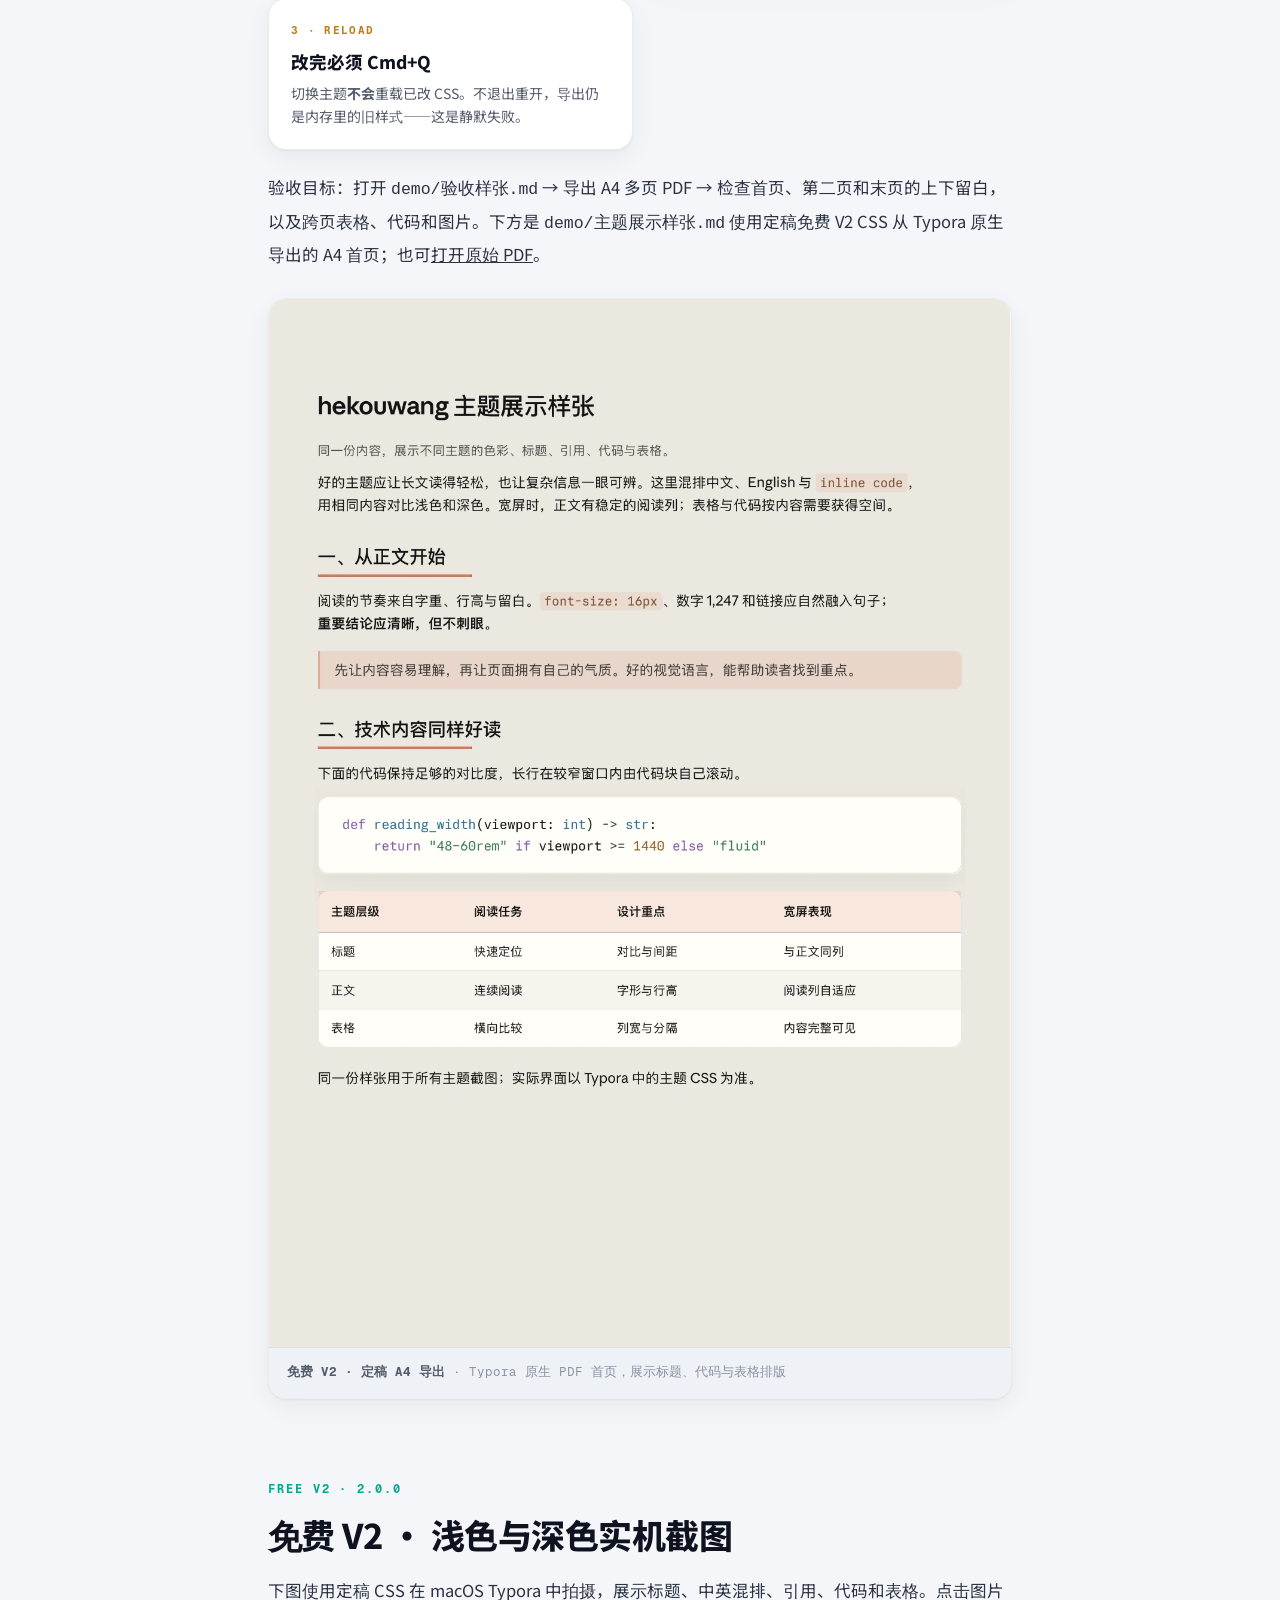
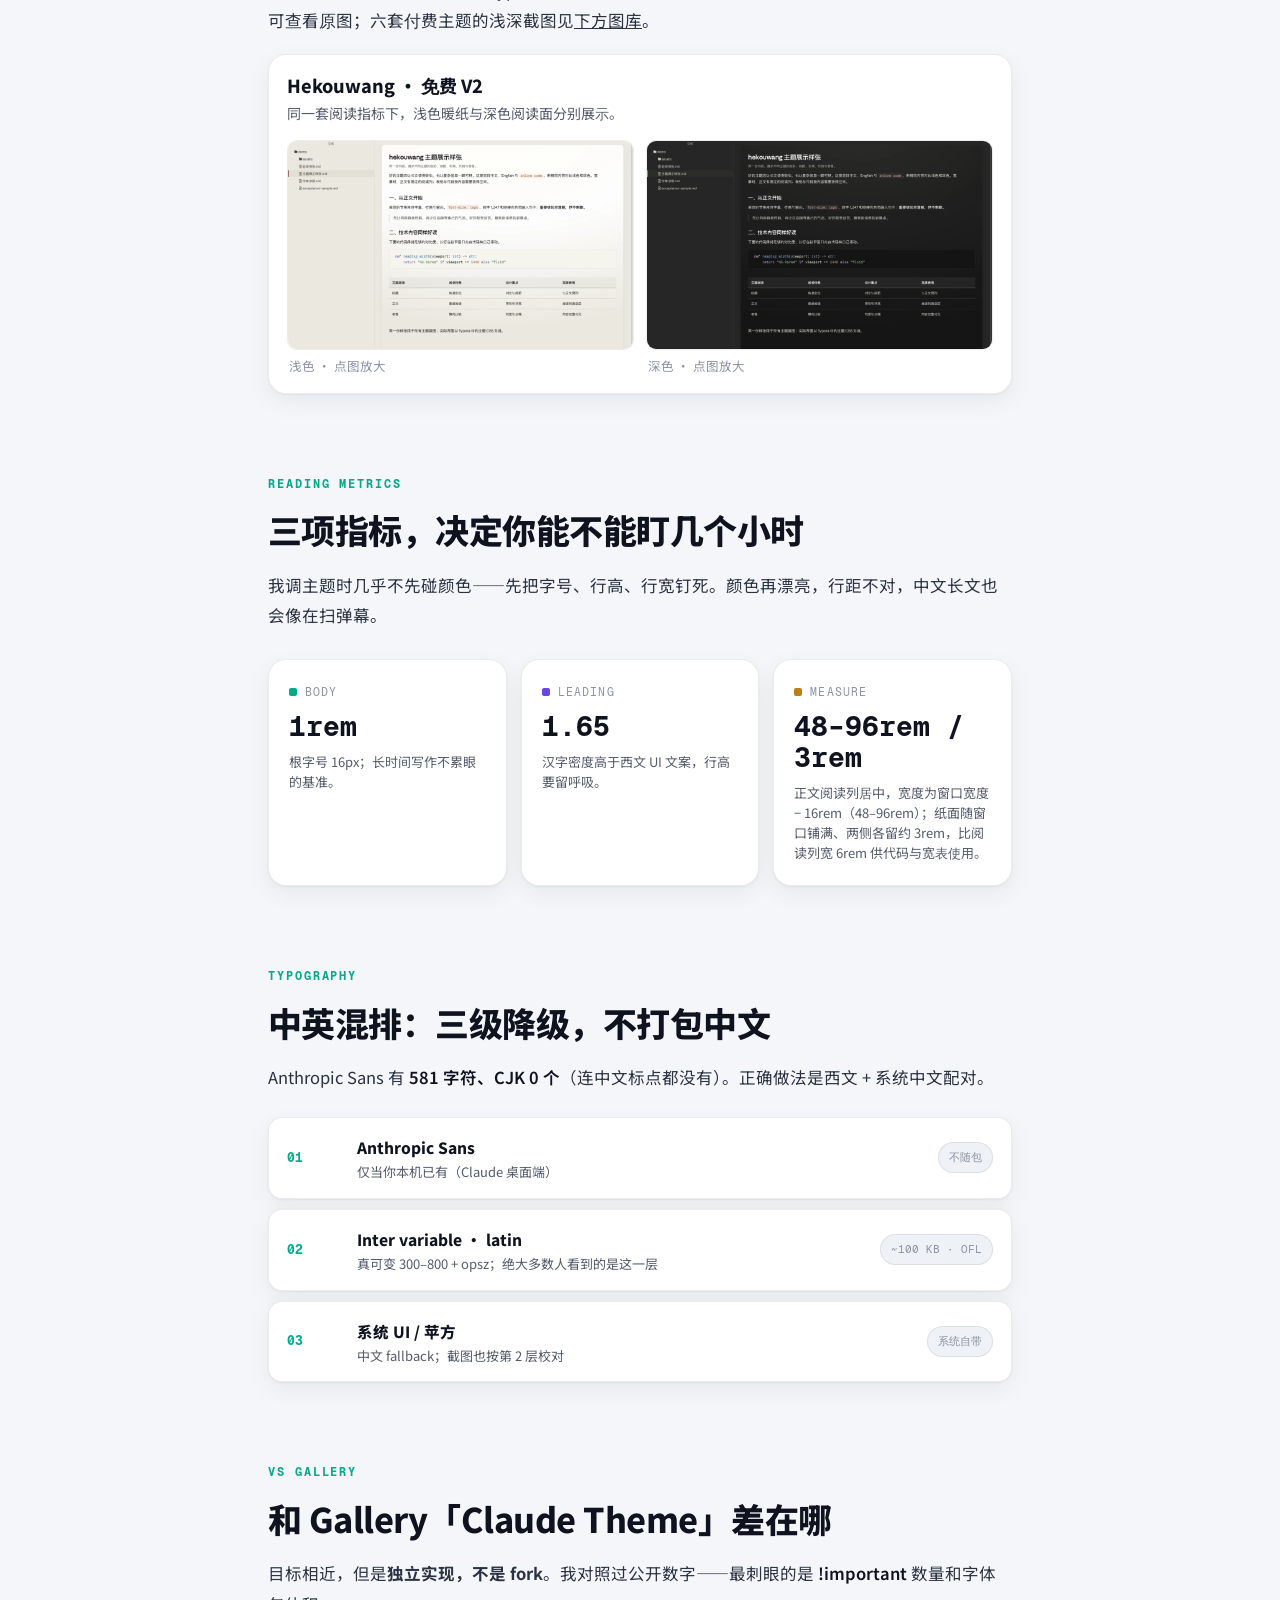
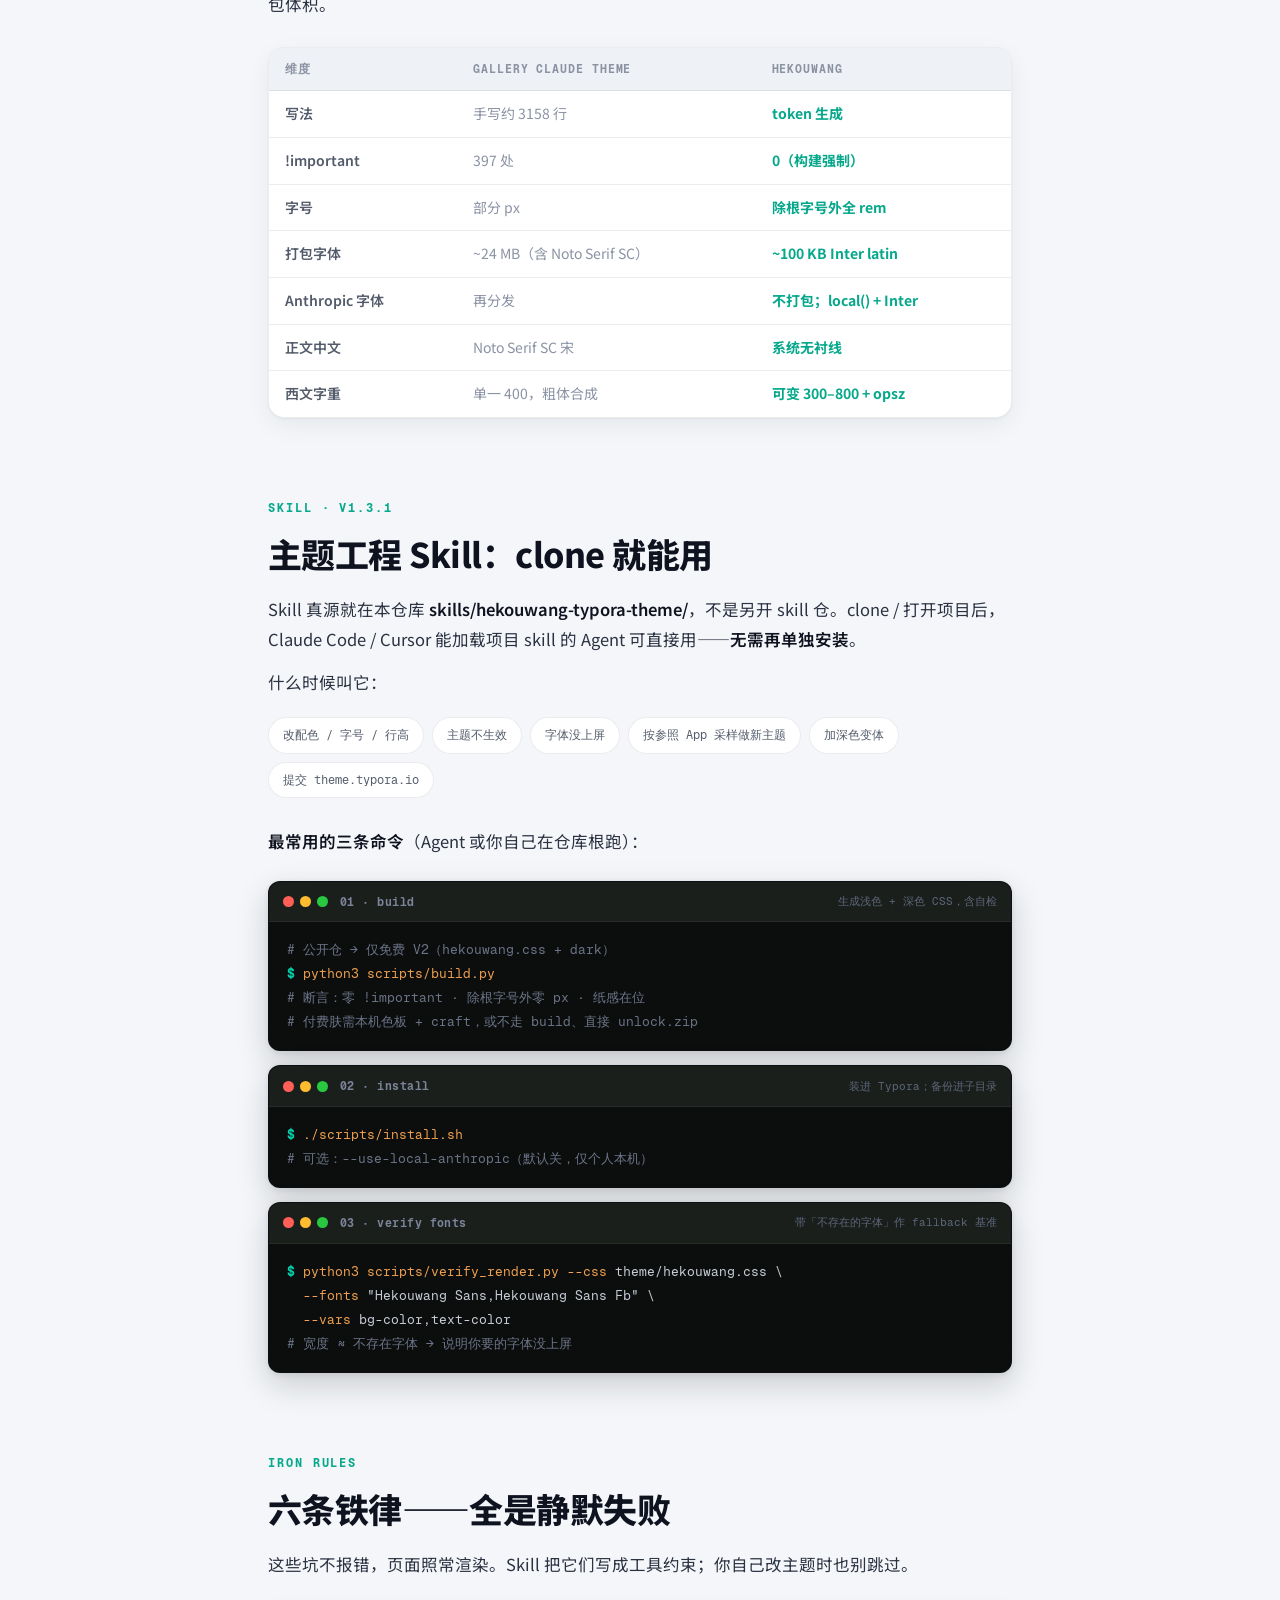
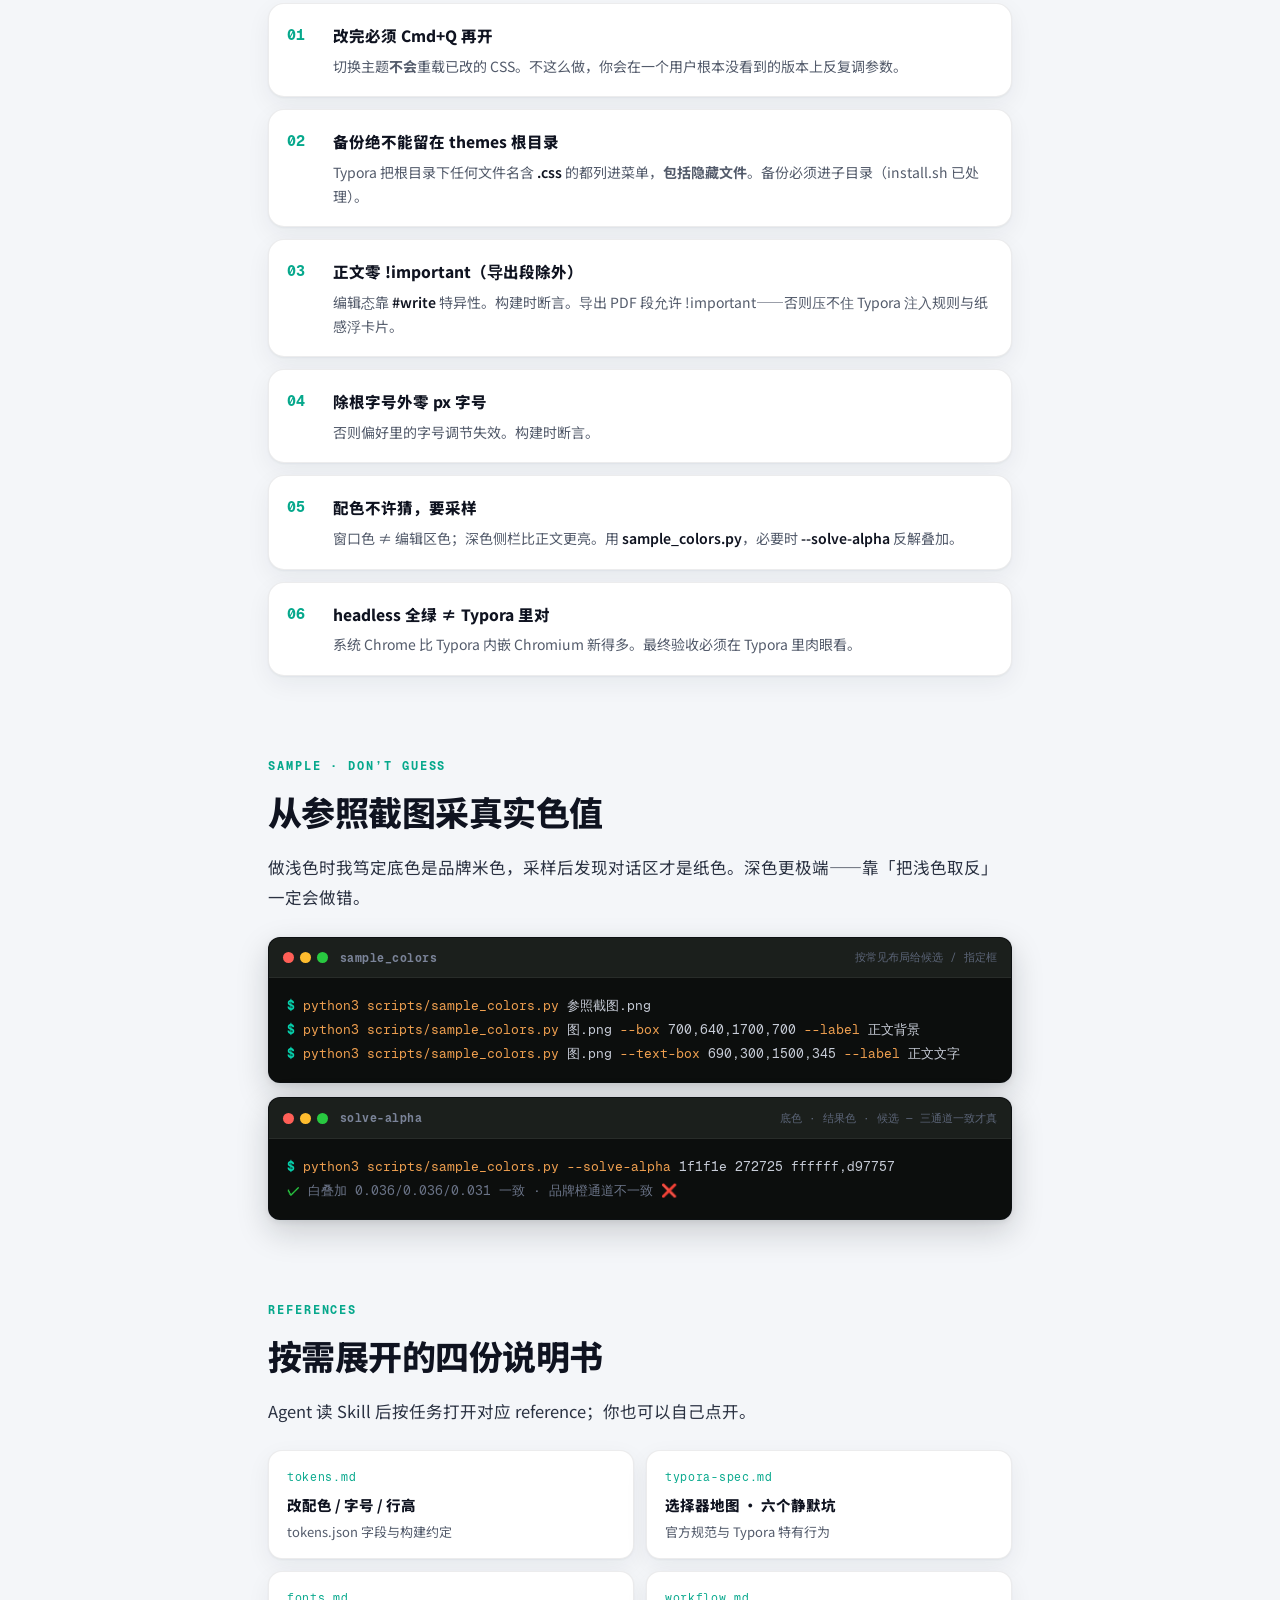
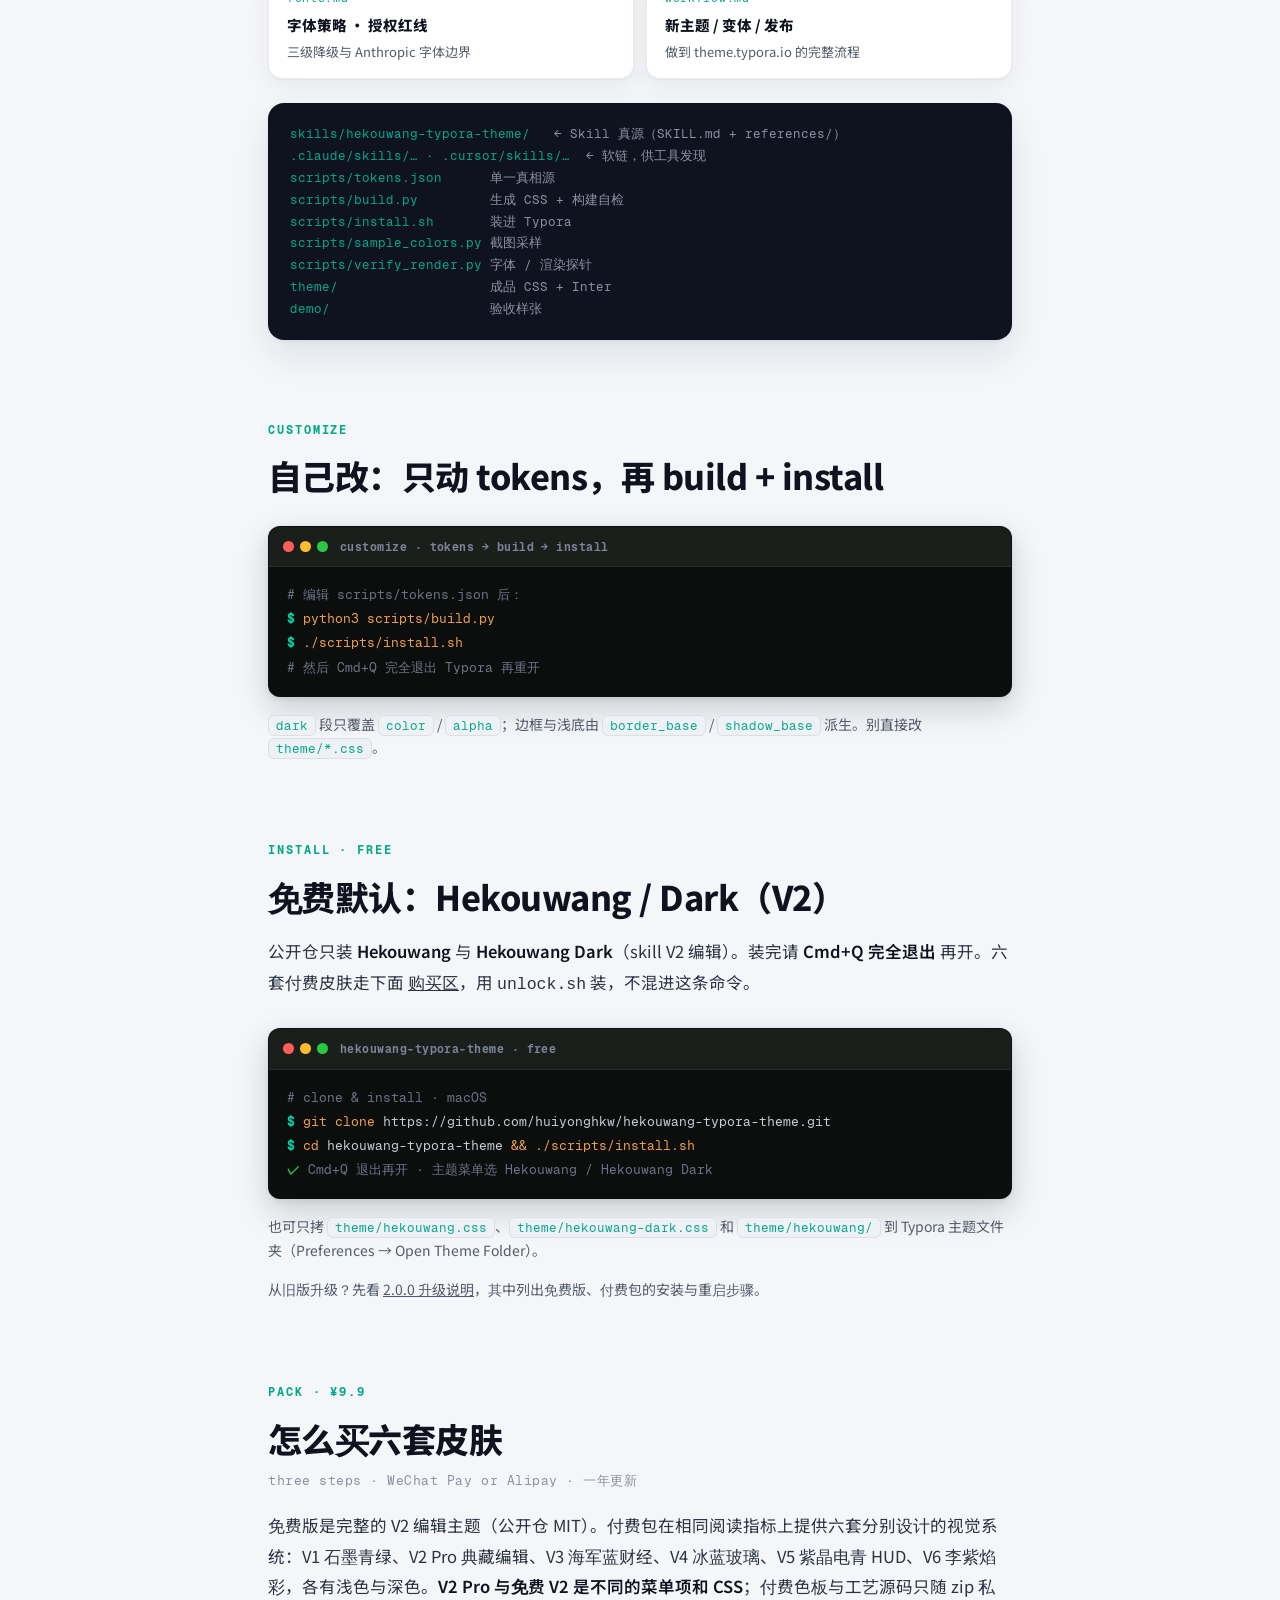
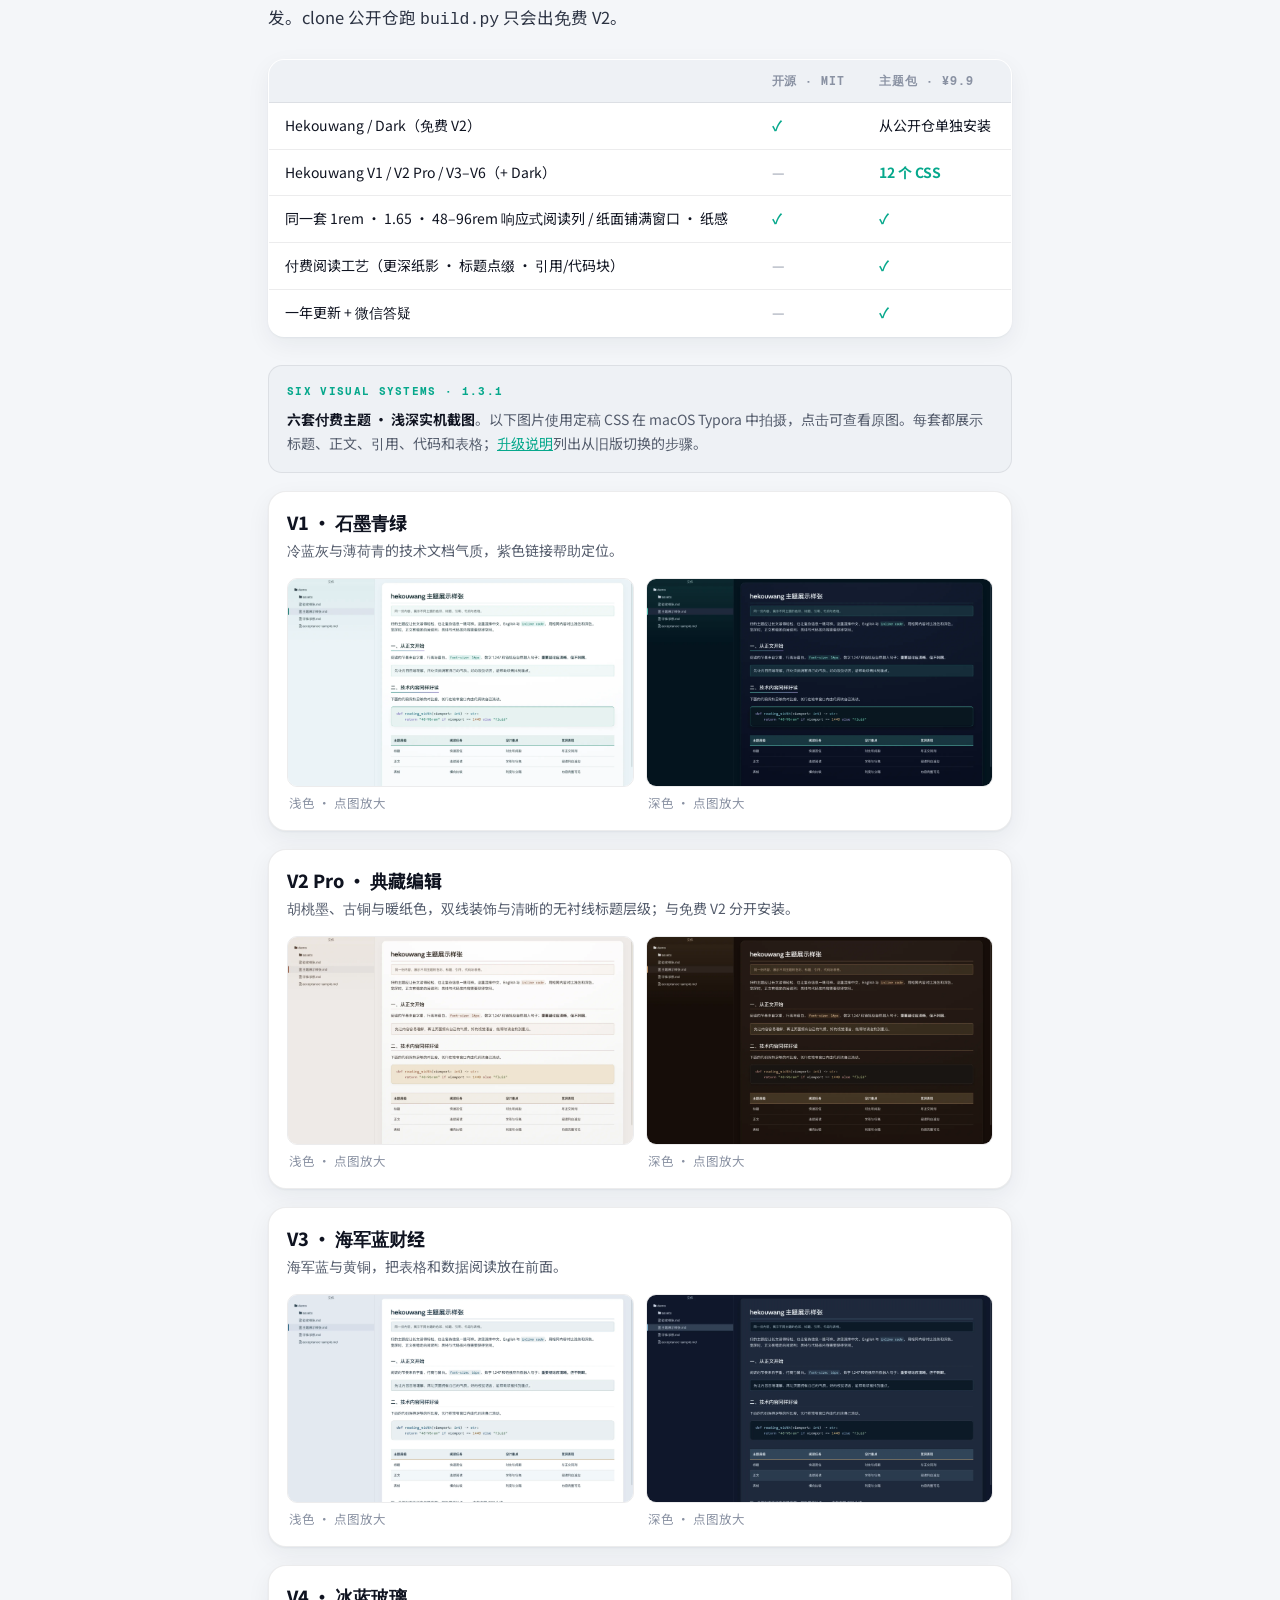
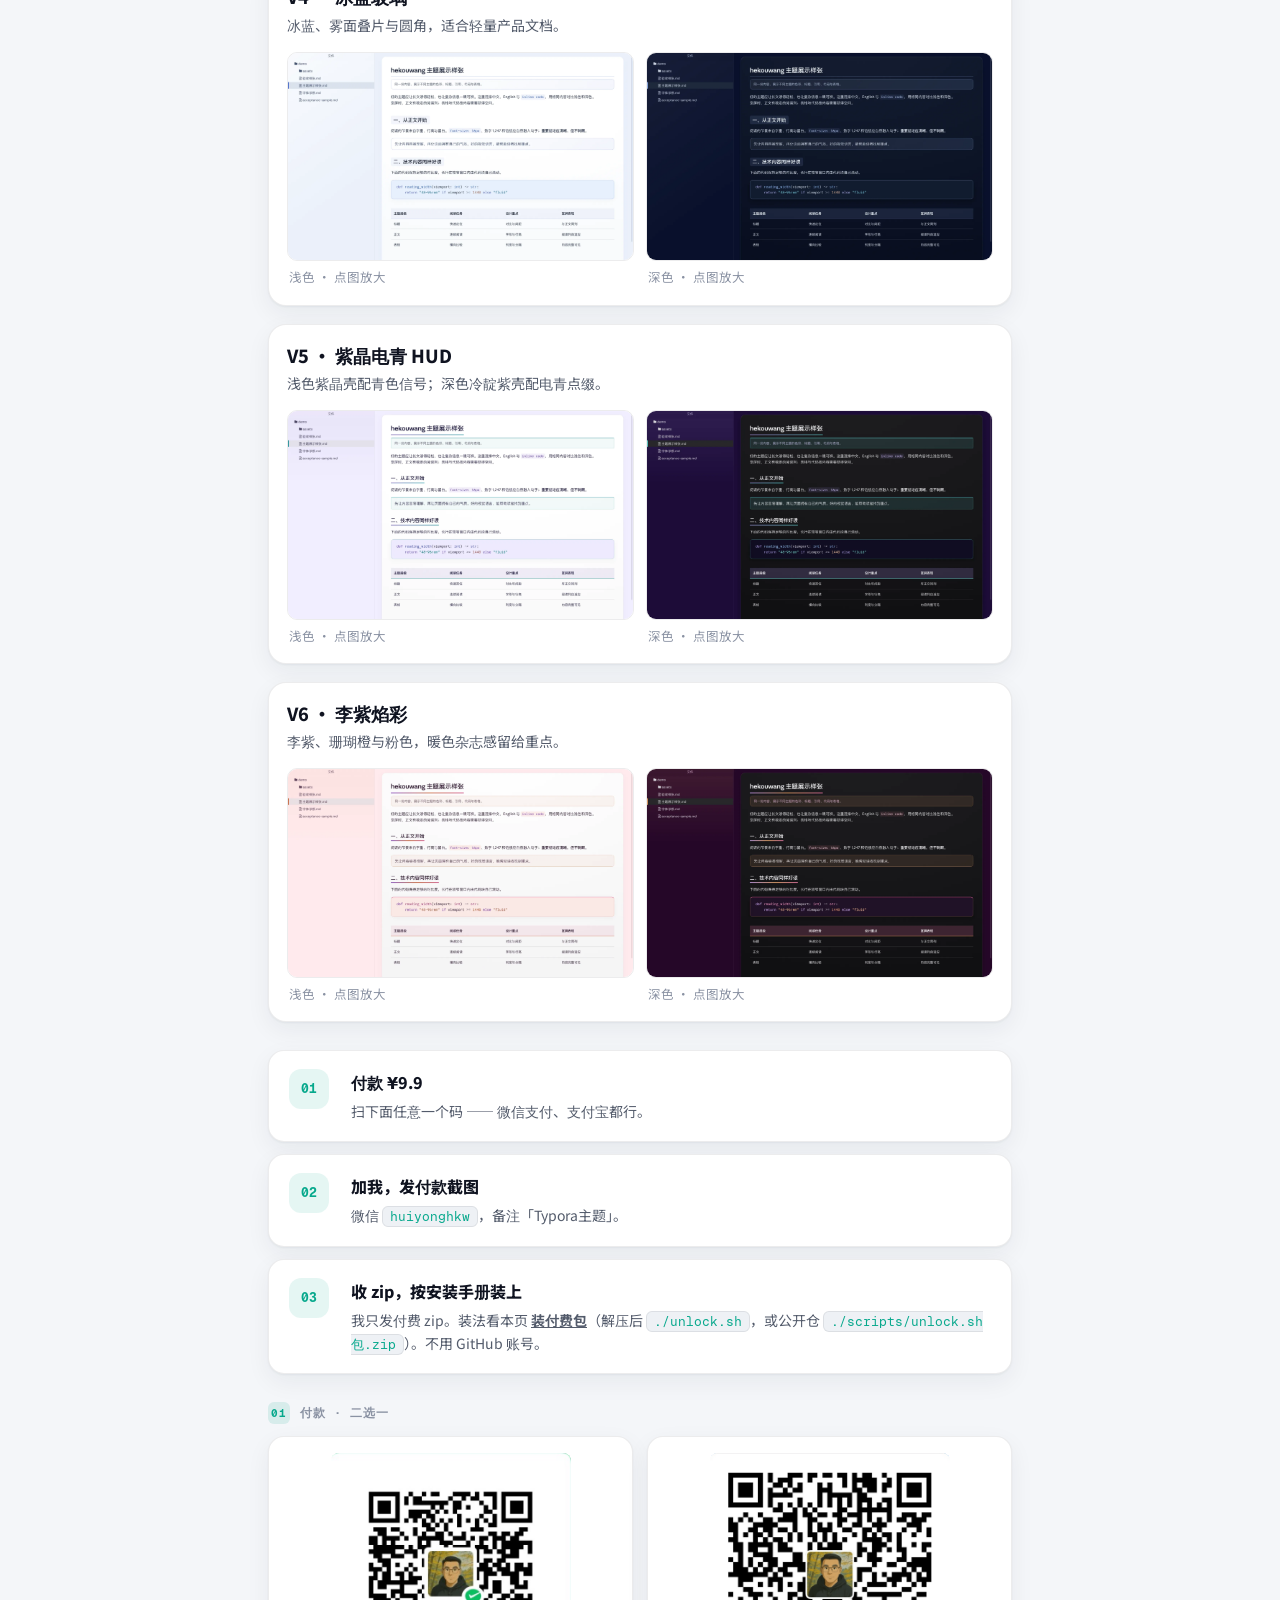
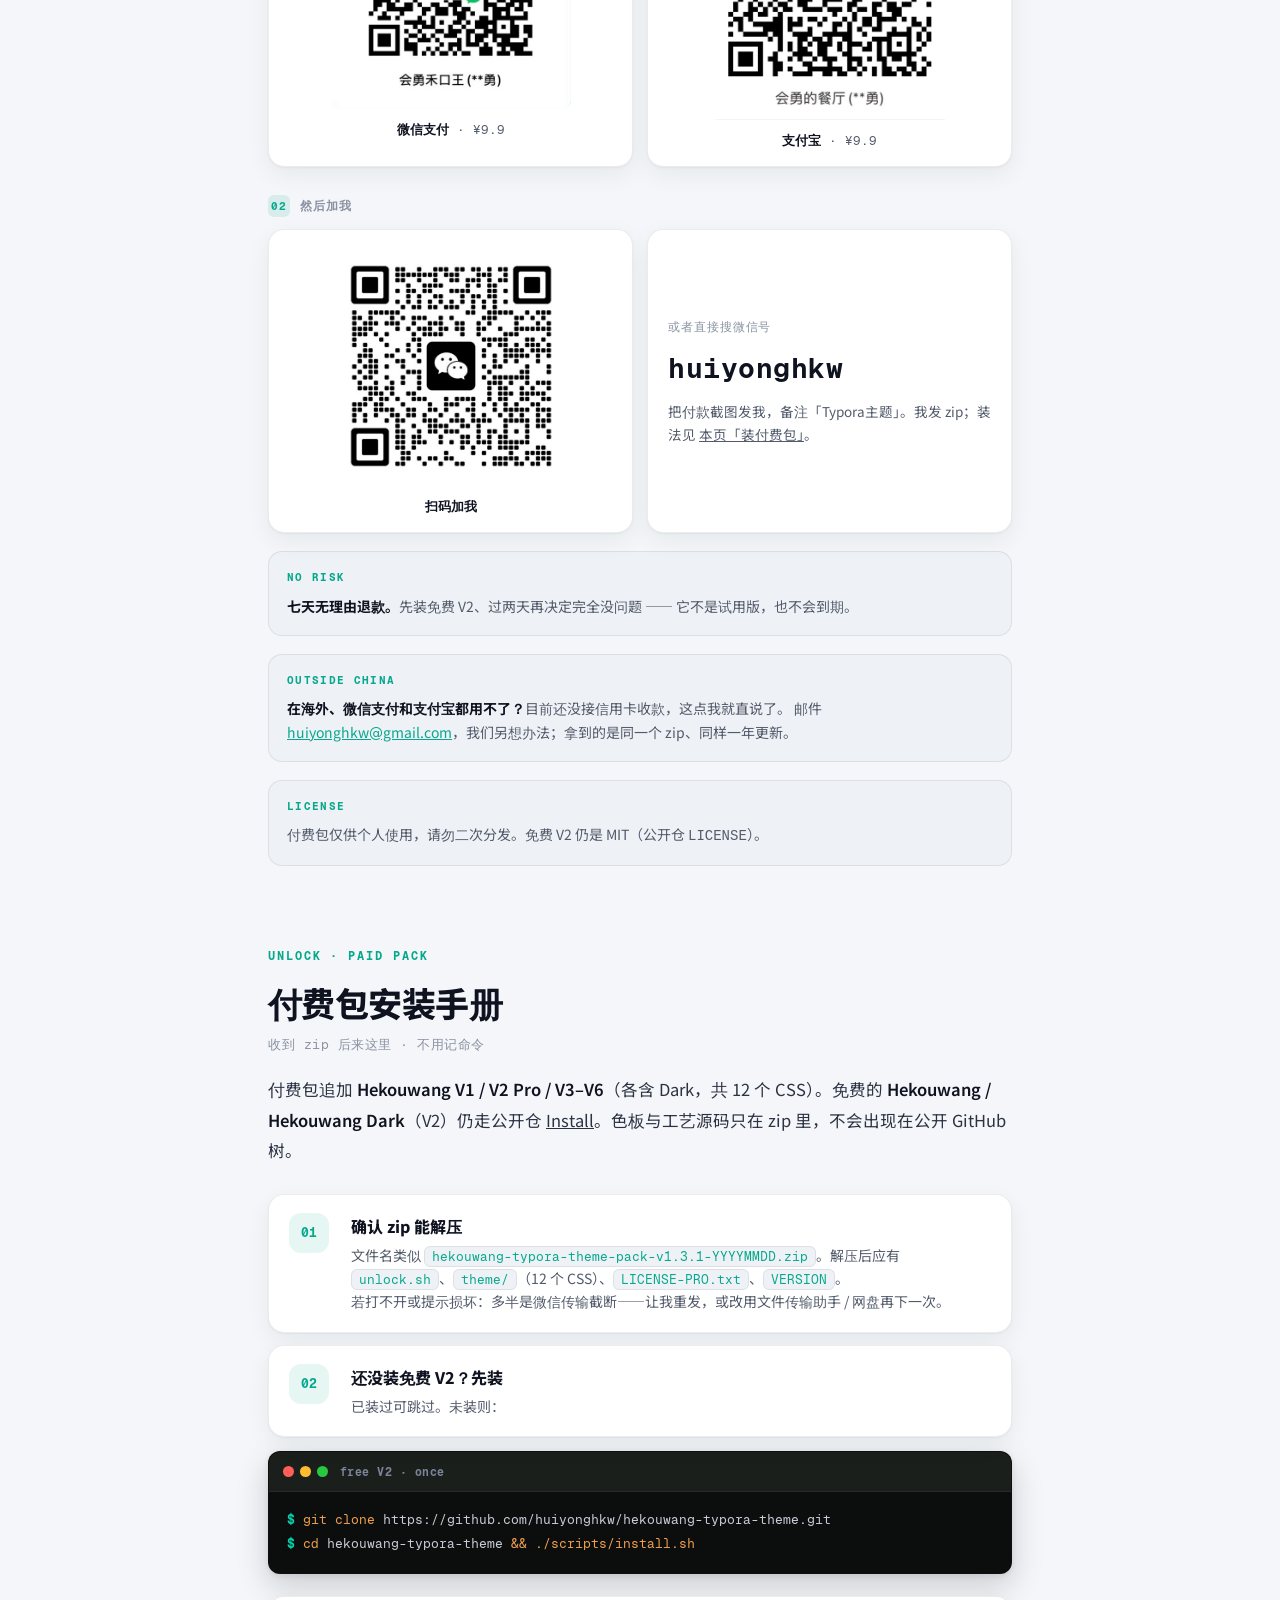
==== commit c3e7e9da: "feat: ink-jade dark theme - paper #151816 / shell #0c0e0d: drop the GitHub blue cast - four-step gra" ====
--- a/docs/index.html
+++ b/docs/index.html
@@ -119,7 +119,7 @@
 .tog button.on{background:var(--surface);color:var(--text);box-shadow:var(--shadow)}
 .chrome{padding:18px 16px 28px;transition:background .35s ease}
 .chrome[data-mode="light"]{background:#f8f8f9}
-.chrome[data-mode="dark"]{background:#0d1117}
+.chrome[data-mode="dark"]{background:#0c0e0d}
 .paper{margin:0 auto;max-width:min(52em,calc(100% - 1.5rem));box-sizing:border-box;
   padding:2rem 1.75rem 2.75rem;border-radius:0;font-size:1rem;line-height:1.65;
   font-family:-apple-system,BlinkMacSystemFont,'HKW Sans SC','PingFang SC','Hiragino Sans GB',system-ui,sans-serif;
@@ -129,28 +129,28 @@
   background:radial-gradient(140% 95% at 50% -8%,#ffffff 0%,#ffffff 48%,#fbfbfc 100%);
   box-shadow:0 0 0 1px rgba(17,24,39,.06),0 1px 2px rgba(17,24,39,.04)}
 .chrome[data-mode="dark"] .paper{
-  color:#c9d1d9;
-  background:radial-gradient(140% 95% at 50% -8%,#1f242b 0%,#161b22 48%,#10141a 100%);
+  color:#c2c8c2;
+  background:radial-gradient(140% 95% at 50% -8%,#1a1e1a 0%,#151816 48%,#111411 100%);
   box-shadow:inset 0 1px 0 rgba(255,255,255,.04),0 0 0 1px rgba(255,255,255,.06),
              0 1px 2px rgba(0,0,0,.30),0 4px 14px -10px rgba(0,0,0,.40)}
 .paper h2{font-size:2.125rem;line-height:1.2;font-weight:700;letter-spacing:-.025em;margin:0 0 1rem;color:#111827}
-.chrome[data-mode="dark"] .paper h2{color:#f0f6fc}
+.chrome[data-mode="dark"] .paper h2{color:#eef2ee;font-weight:650}
 .paper .lede{margin:0 0 1.15rem;padding:0;border:0;font-size:.95rem;line-height:1.6}
 .chrome[data-mode="light"] .lede{color:#6b7280}
-.chrome[data-mode="dark"] .lede{color:#8b949e}
+.chrome[data-mode="dark"] .lede{color:#98a09a}
 .paper p{margin:0 0 .85rem}
 .paper p:last-child{margin-bottom:0}
 .paper strong{font-weight:600}
 .chrome[data-mode="light"] .paper strong{color:#111827}
-.chrome[data-mode="dark"] .paper strong{color:#f0f6fc}
+.chrome[data-mode="dark"] .paper strong{color:#eef2ee}
 .paper code{font-family:ui-monospace,SFMono-Regular,Menlo,Consolas,monospace;font-size:.875em;
   padding:.12em .34em;border-radius:0}
 .chrome[data-mode="light"] .paper code{color:#374151;background:#f3f4f6}
-.chrome[data-mode="dark"] .paper code{color:#c9d1d9;background:rgba(255,255,255,.07)}
+.chrome[data-mode="dark"] .paper code{color:#c2c8c2;background:rgba(255,255,255,.06)}
 .paper h3{font-size:1.25rem;line-height:1.35;font-weight:650;margin:1.4rem 0 .5rem;letter-spacing:-.01em;color:#111827}
-.chrome[data-mode="dark"] .paper h3{color:#f0f6fc}
+.chrome[data-mode="dark"] .paper h3{color:#eef2ee}
 .paper h4{font-size:1.0625rem;line-height:1.4;font-weight:700;margin:1.15rem 0 .35rem;color:#111827}
-.chrome[data-mode="dark"] .paper h4{color:#f0f6fc}
+.chrome[data-mode="dark"] .paper h4{color:#eef2ee}
 .metrics-chip{display:flex;flex-wrap:wrap;gap:8px;margin-top:14px;padding:0 4px}
 .metrics-chip span{font-family:var(--mono);font-size:11.5px;letter-spacing:.04em;
   padding:6px 12px;border-radius:999px;border:1px solid var(--border);background:var(--surface);color:var(--text2)}
@@ -234,10 +234,10 @@
 
 .cmd-list{display:flex;flex-direction:column;gap:14px;margin-top:24px}
 /* 深色终端窗 · 对齐 terminal-kit 命令卡 */
-.cmd,.install{background:#0d1117;border:1px solid rgba(15,20,30,.35);border-radius:12px;overflow:hidden;
+.cmd,.install{background:#0c0e0d;border:1px solid rgba(15,20,30,.35);border-radius:12px;overflow:hidden;
   box-shadow:0 12px 32px rgba(15,20,30,.18),0 2px 6px rgba(15,20,30,.08)}
 .cmd .ch,.install .ch{display:flex;align-items:center;gap:8px;padding:10px 14px;
-  background:#161b22;border-bottom:1px solid rgba(255,255,255,.06)}
+  background:#1b1f1c;border-bottom:1px solid rgba(255,255,255,.06)}
 .cmd .ch .dots,.install .ch .dots{display:flex;gap:6px;flex:none}
 .cmd .ch .dots i,.install .ch .dots i{width:11px;height:11px;border-radius:50%;display:block}
 .cmd .ch .dots i:nth-child(1),.install .ch .dots i:nth-child(1){background:#ff5f57}
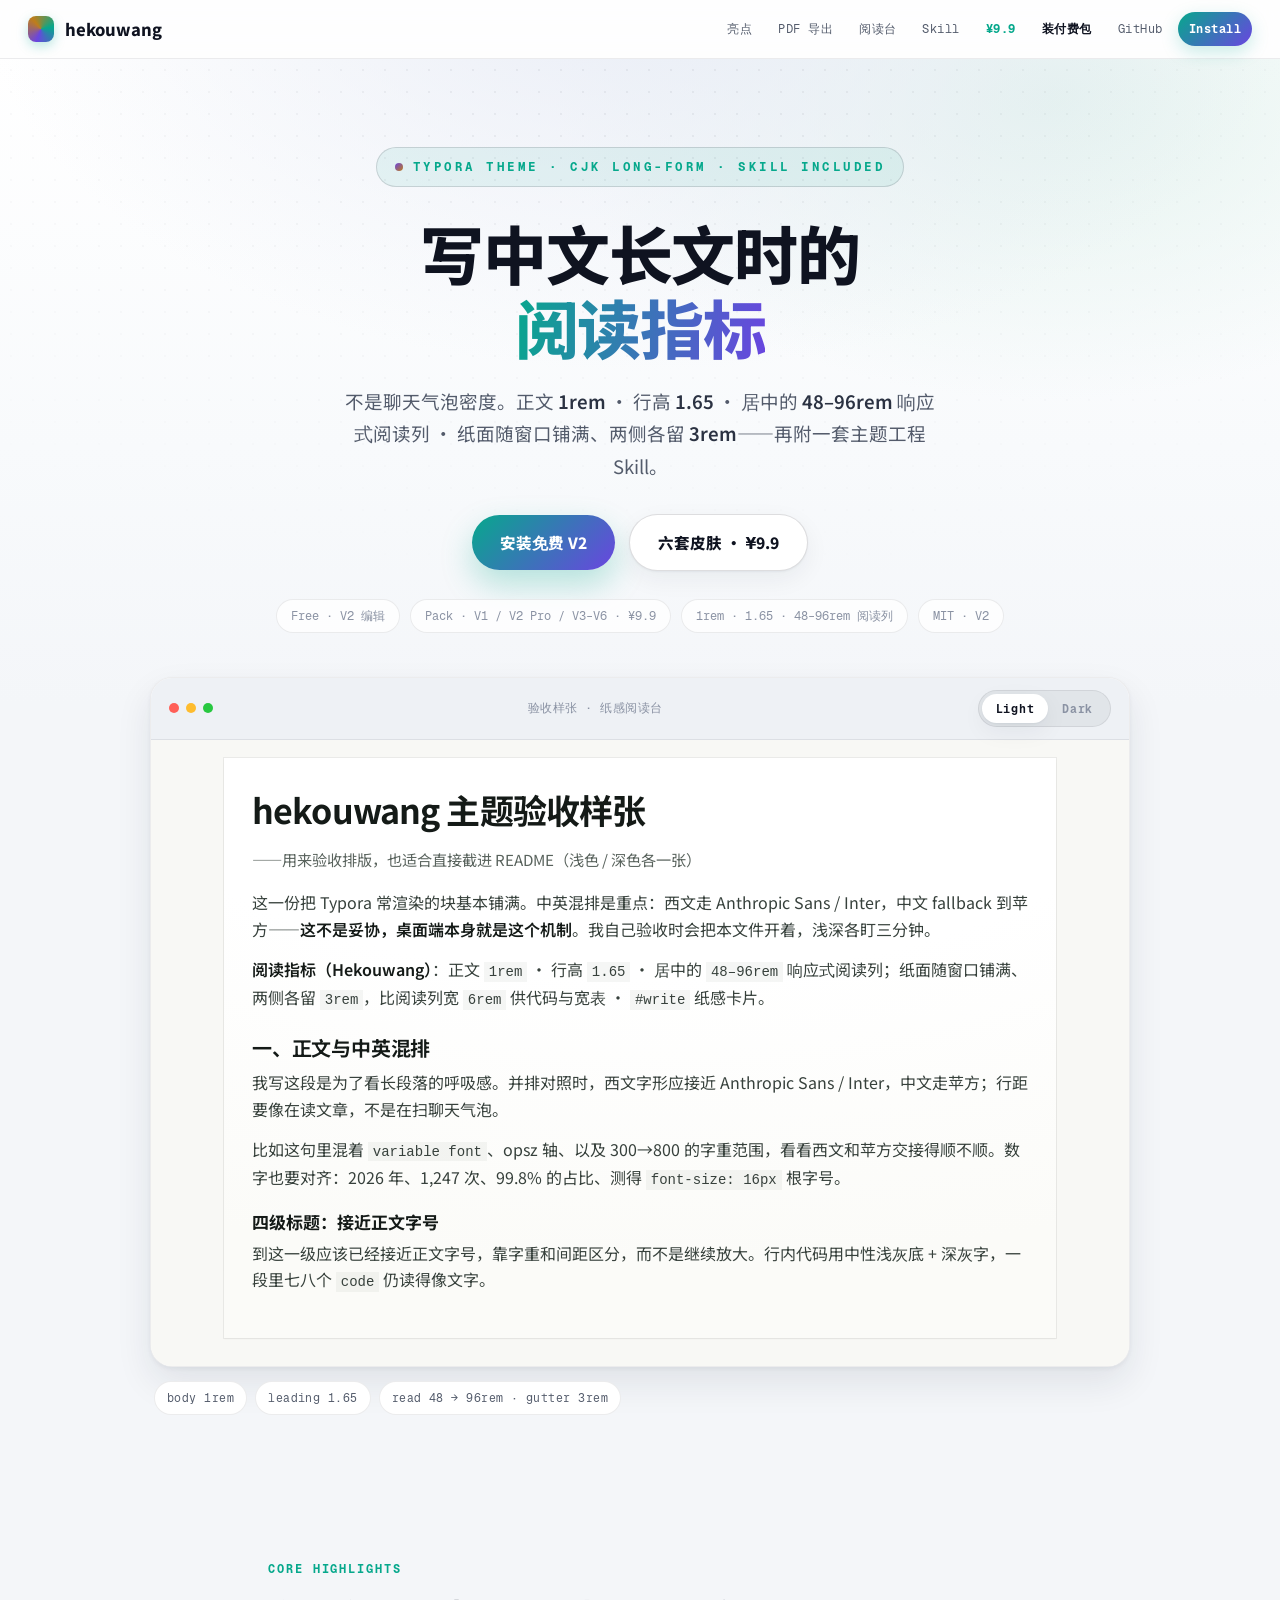
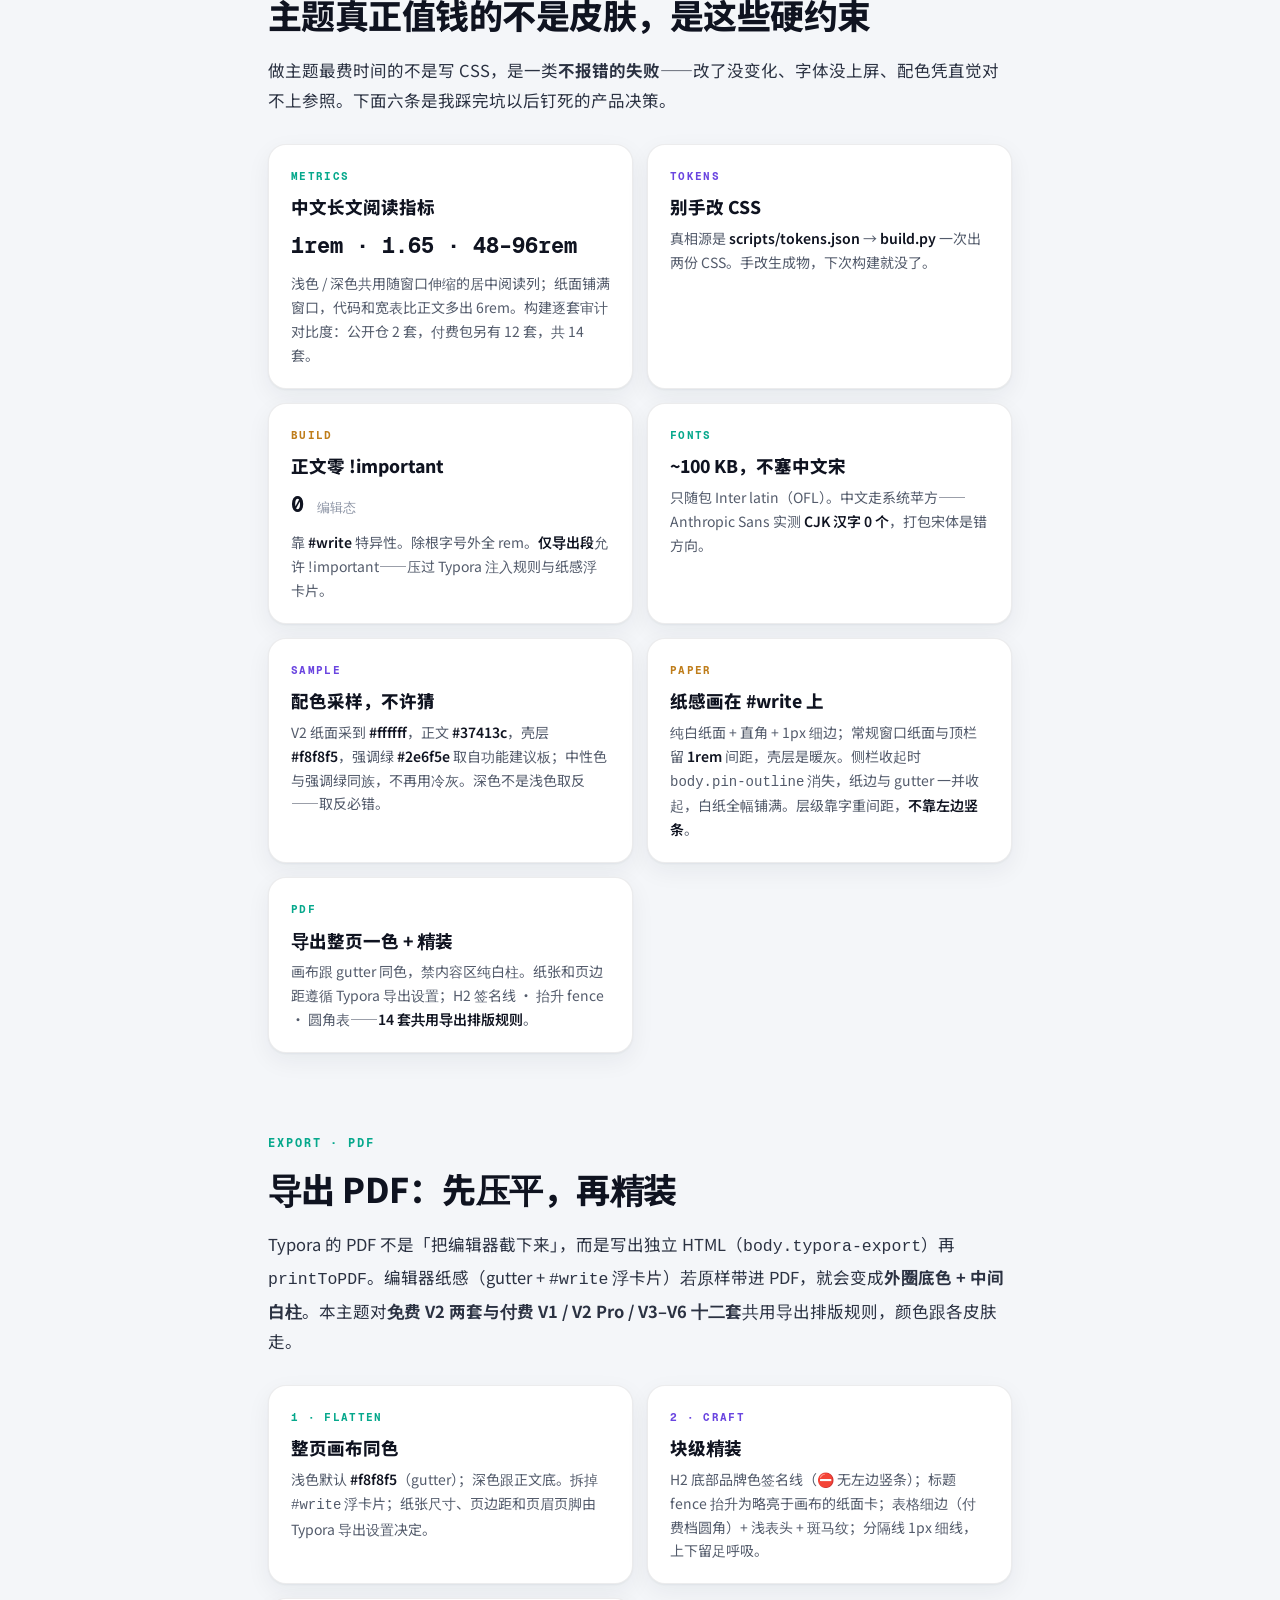
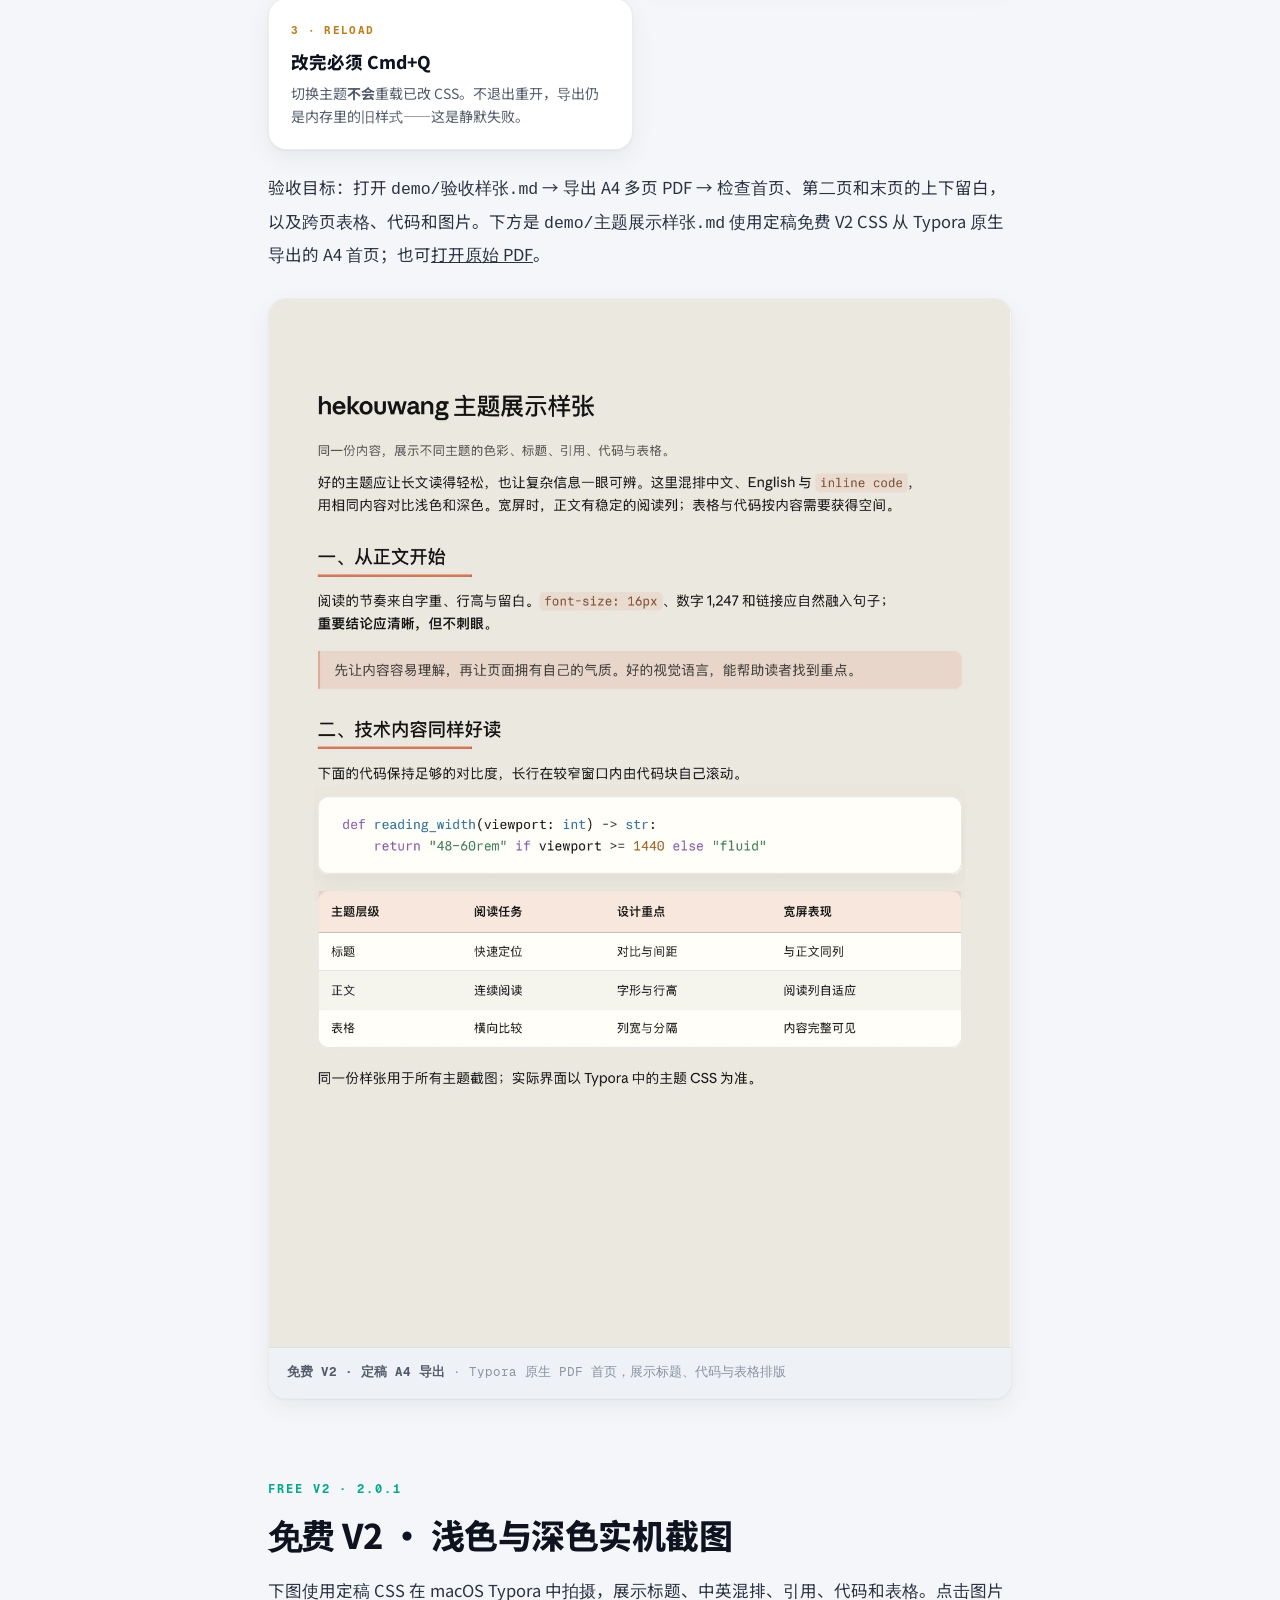
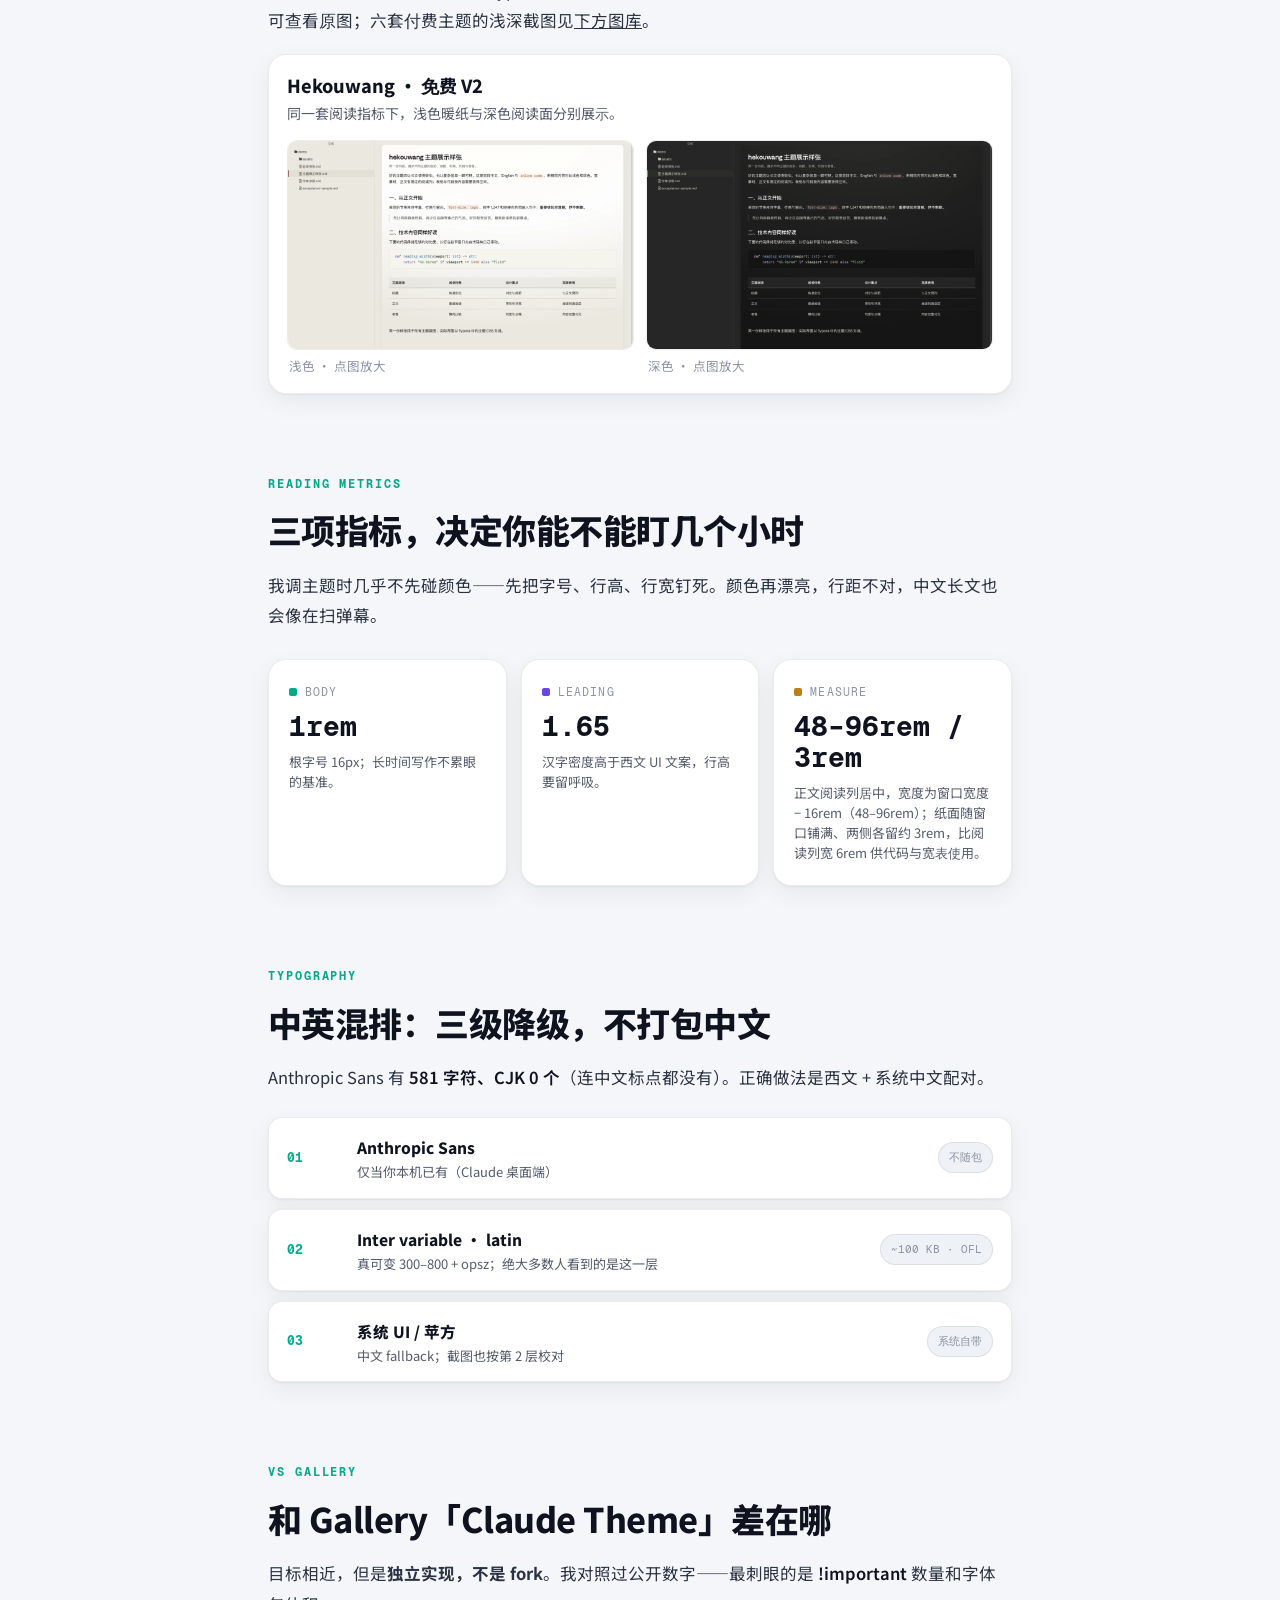
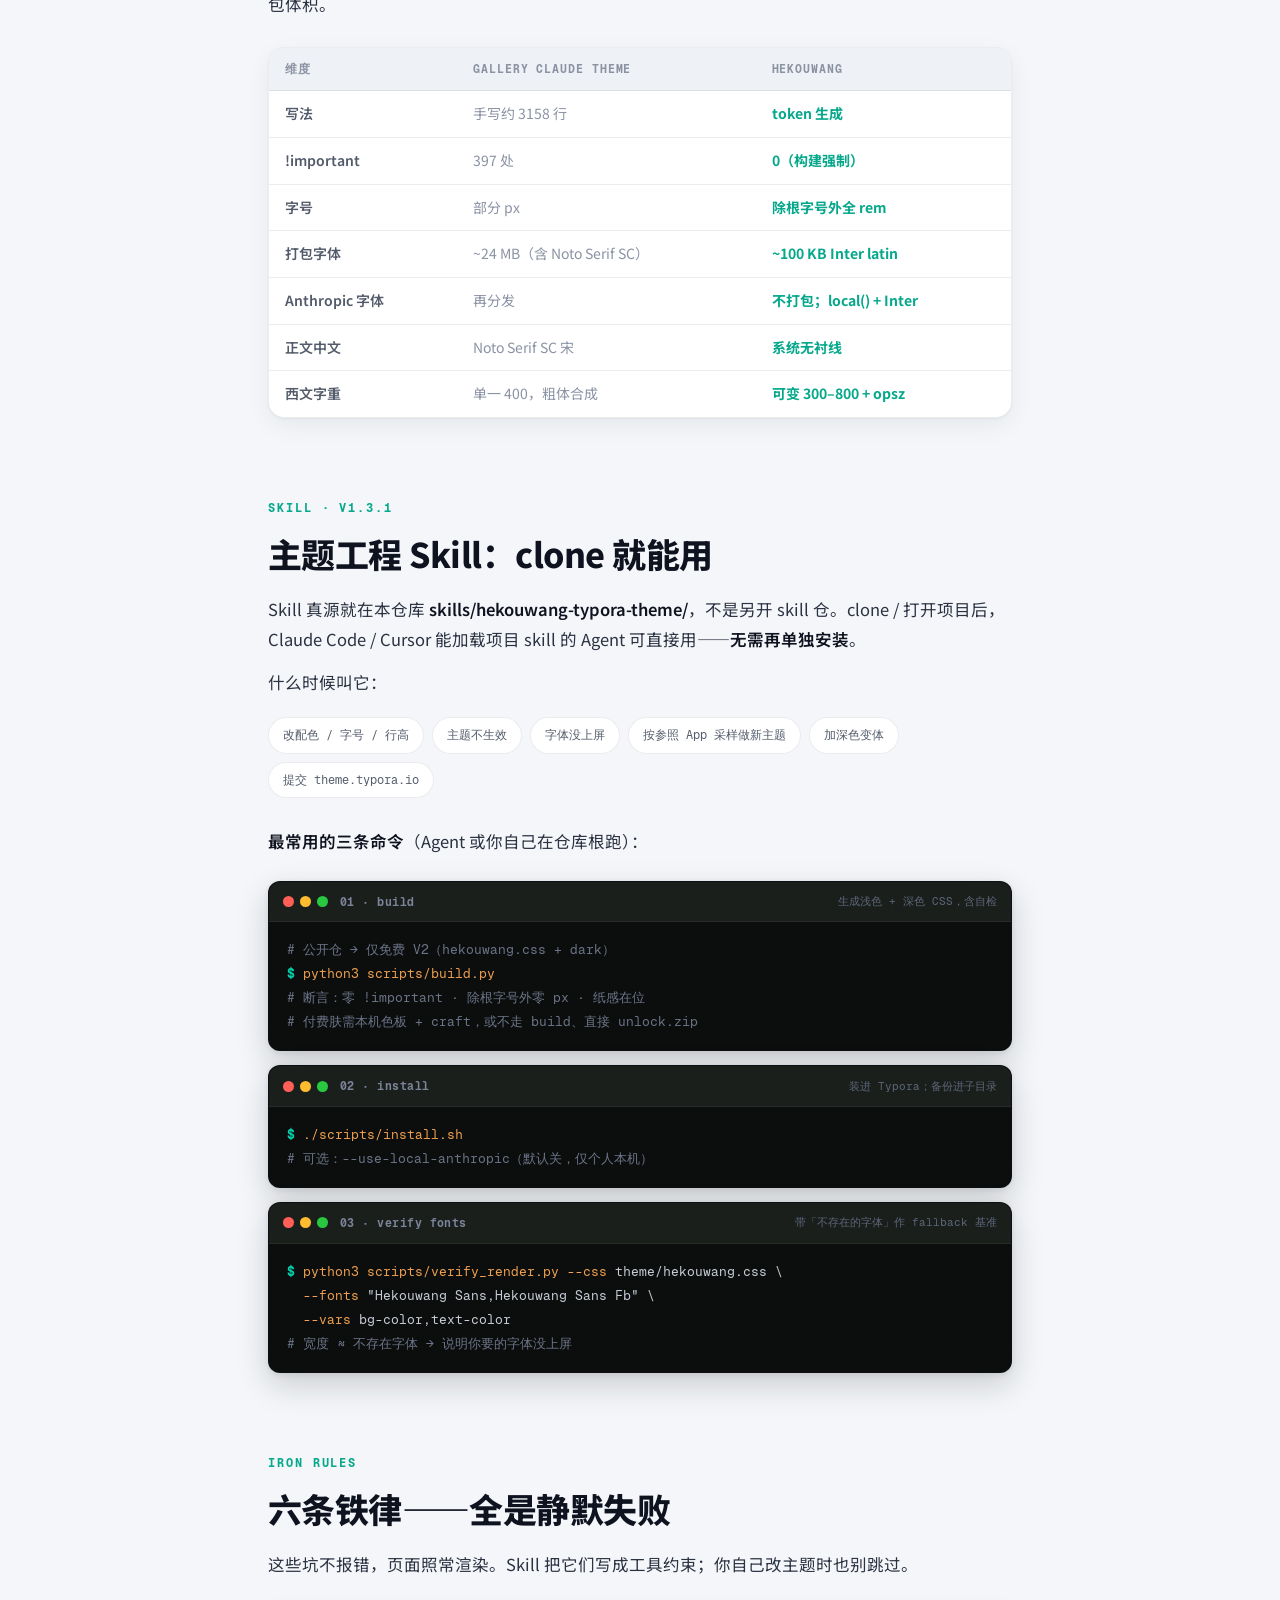
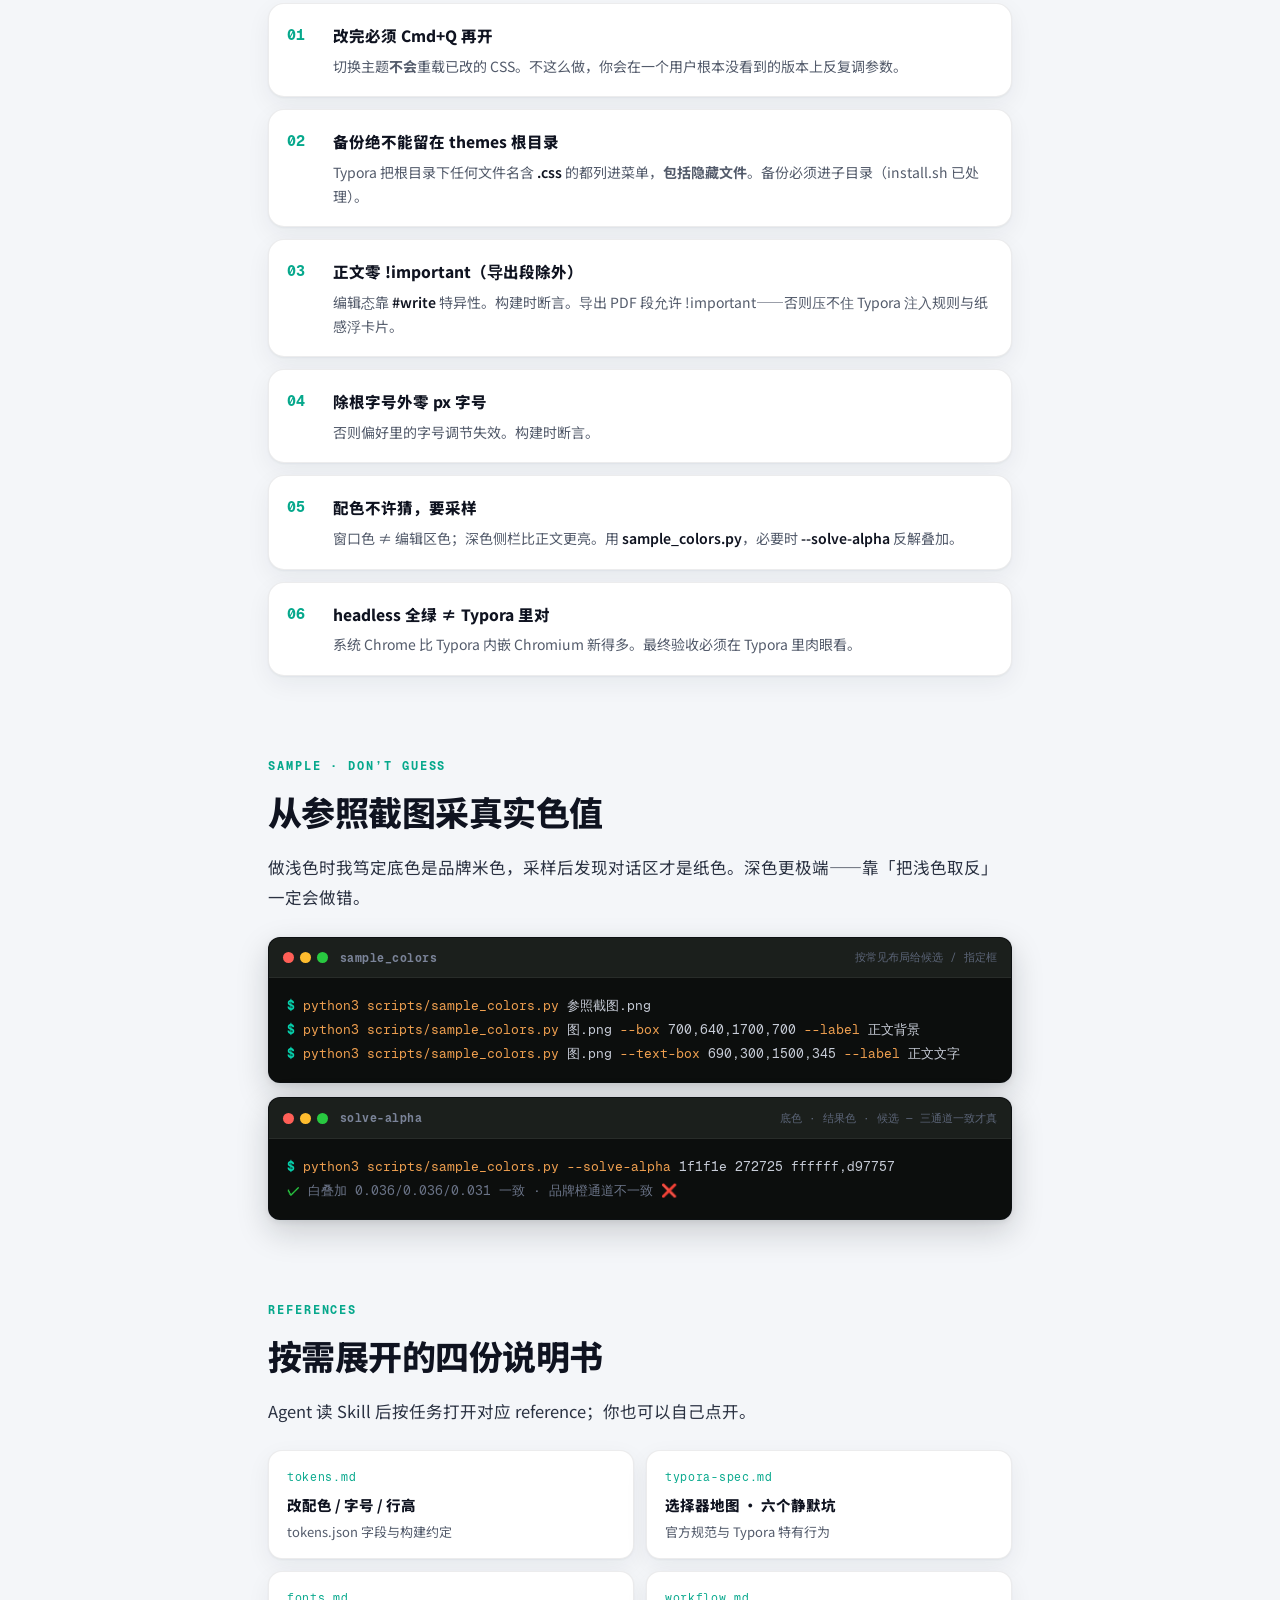
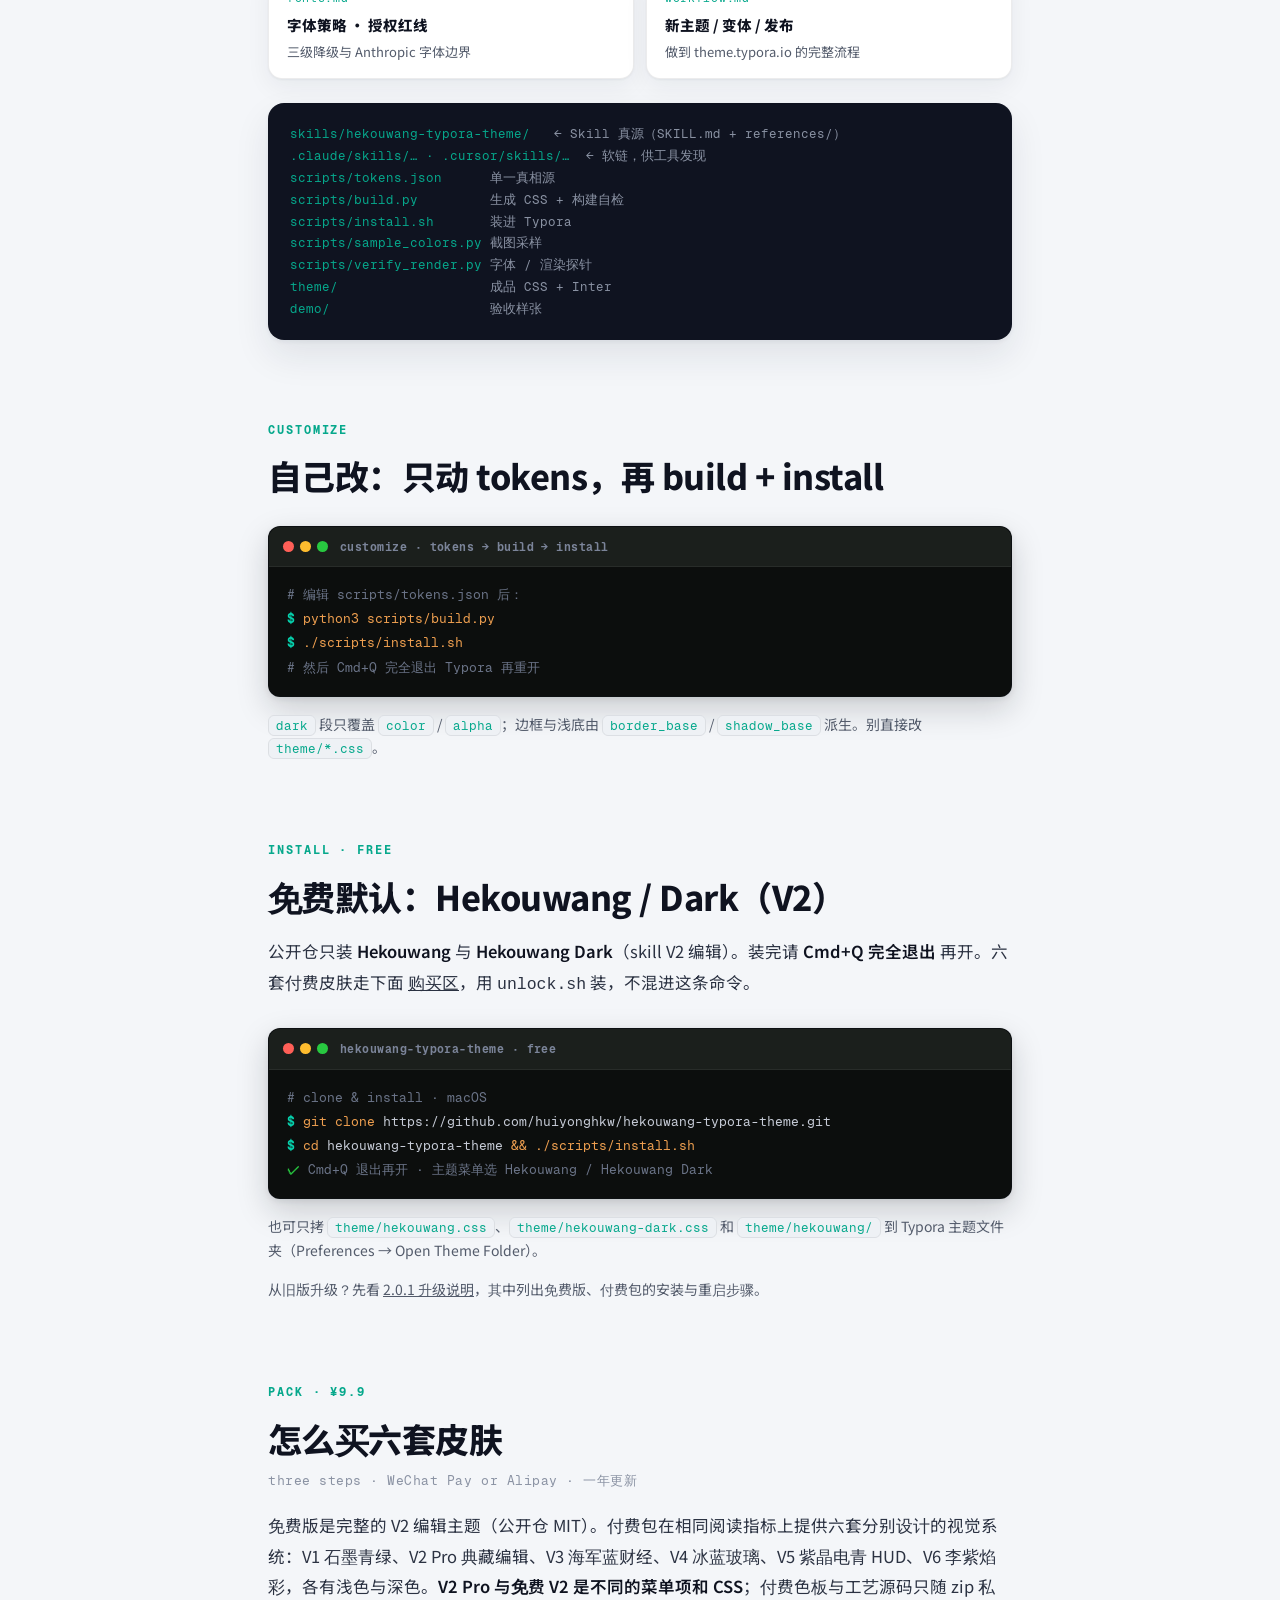
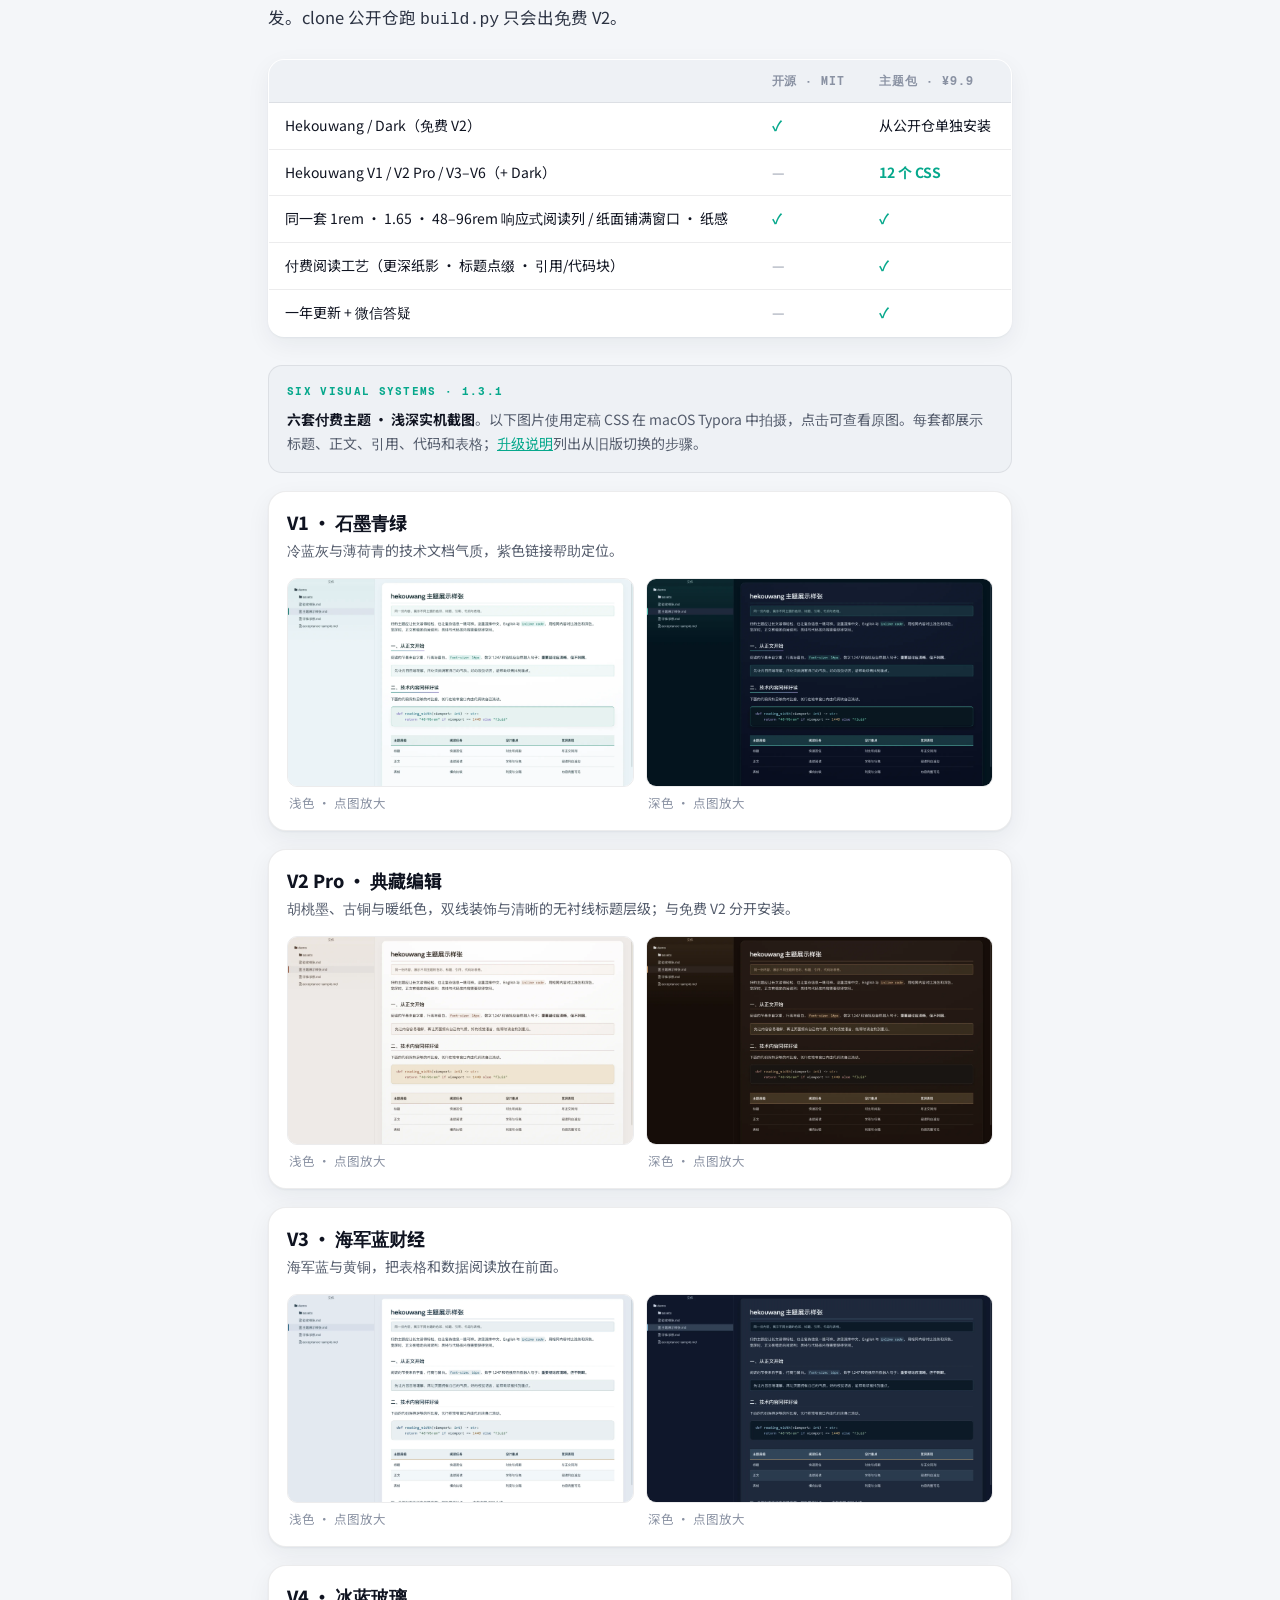
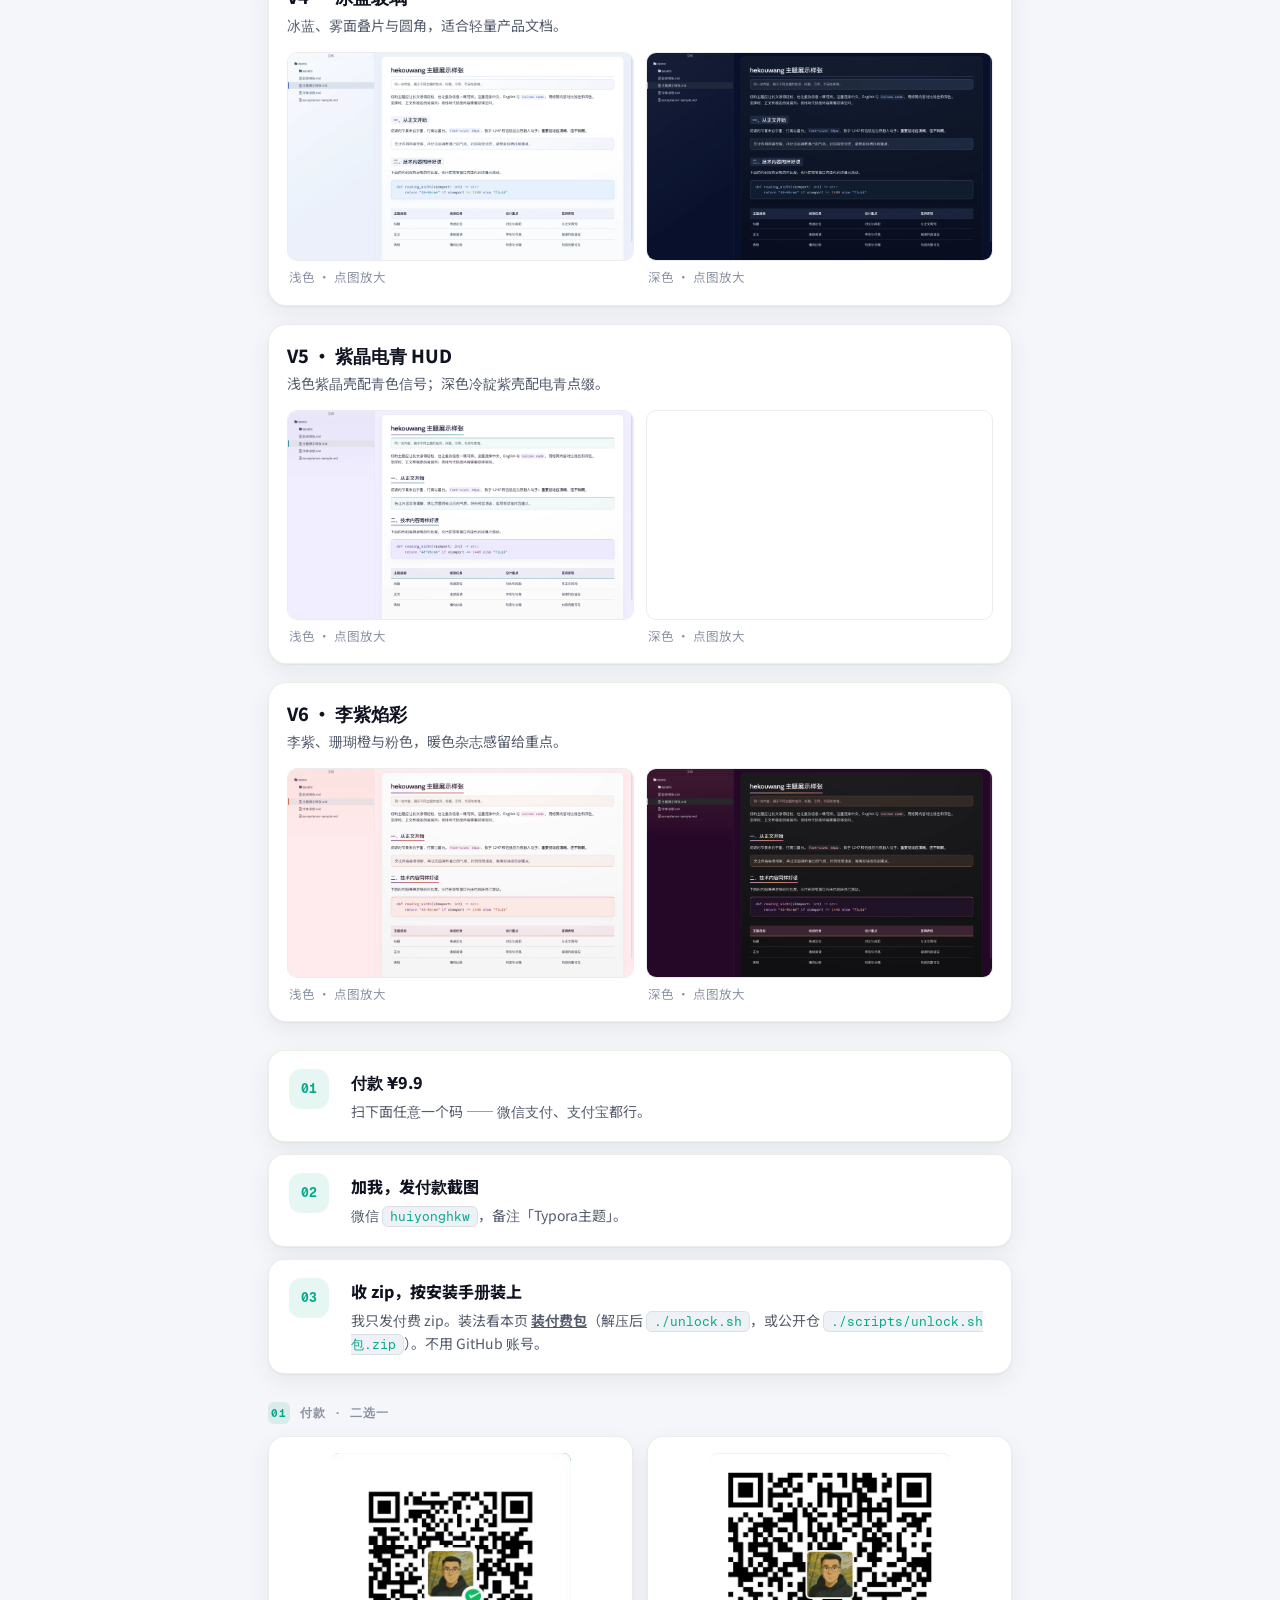
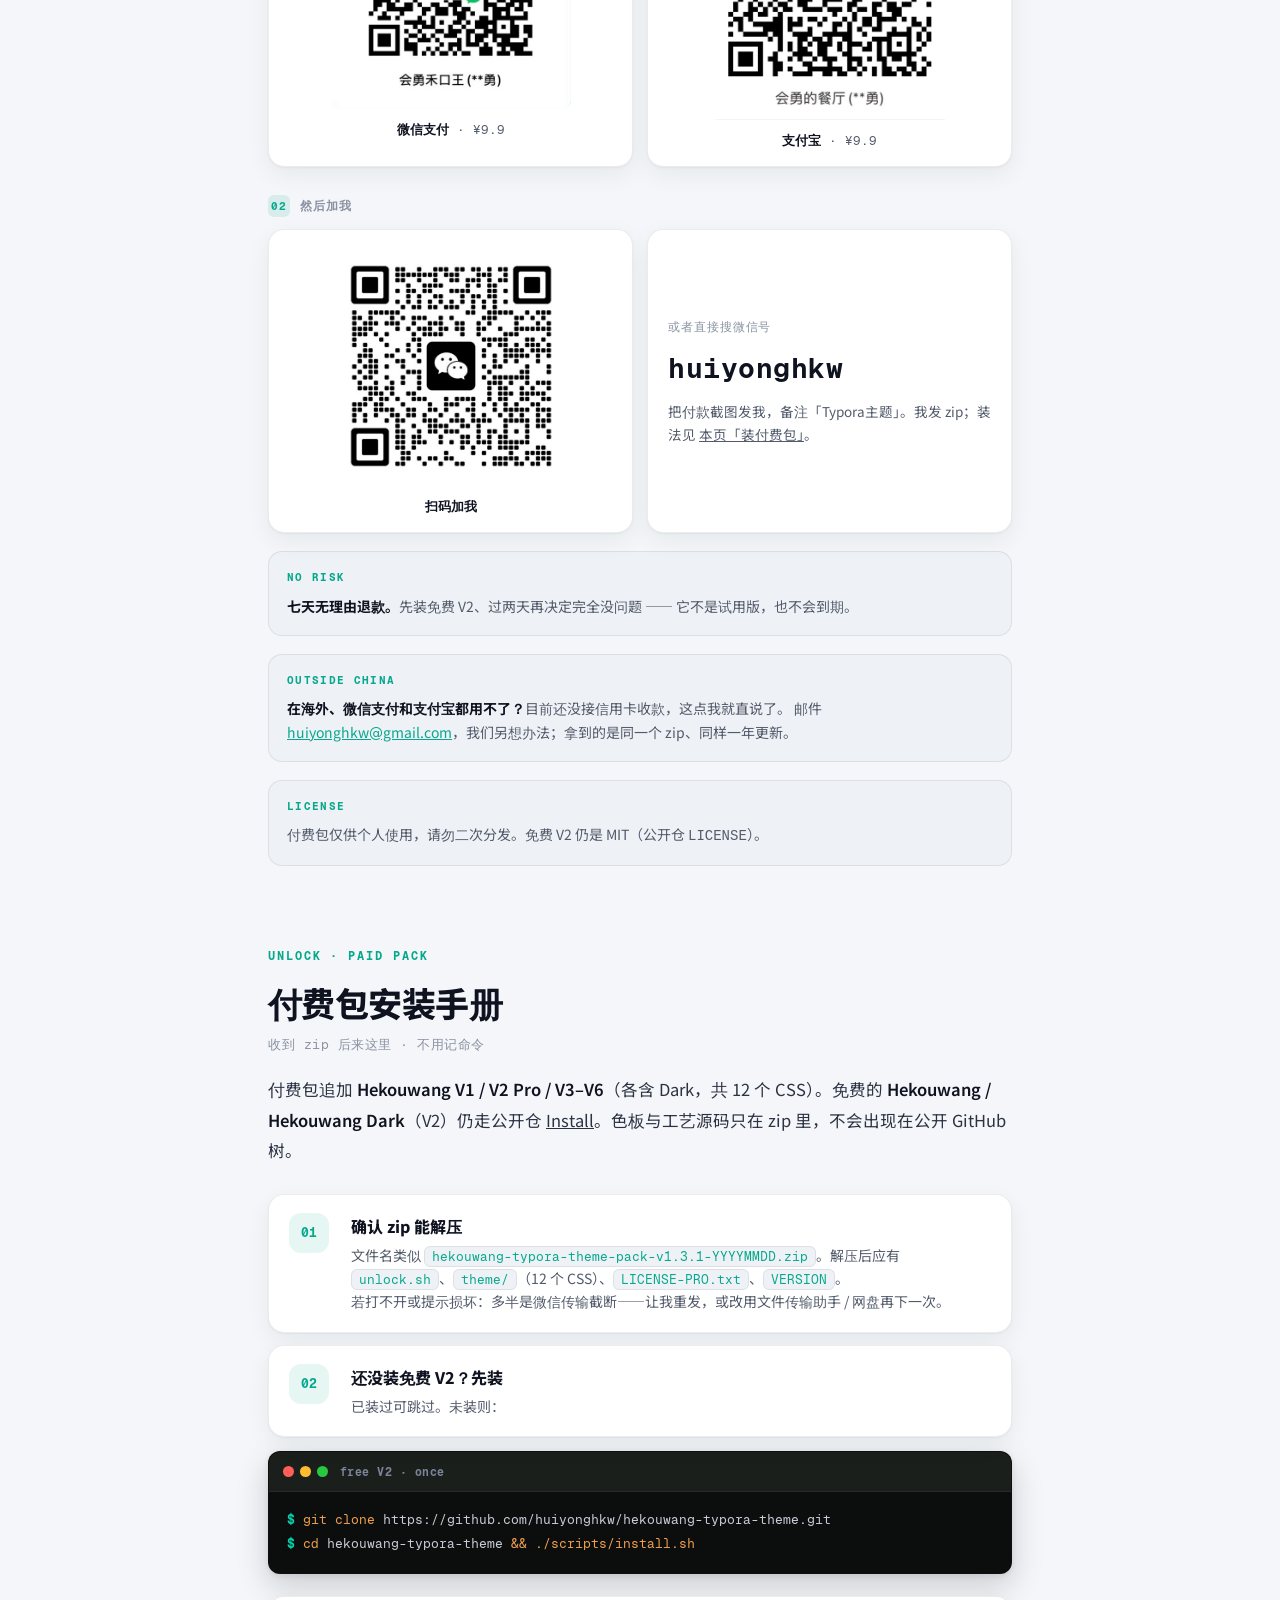
==== commit 92950a76: "release: free V2 2.0.1 — color refinement - unify light neutrals with the ink-green accent - restore" ====
--- a/docs/index.html
+++ b/docs/index.html
@@ -118,38 +118,38 @@
   color:var(--text3);padding:7px 14px;border-radius:999px;cursor:pointer;font-weight:600}
 .tog button.on{background:var(--surface);color:var(--text);box-shadow:var(--shadow)}
 .chrome{padding:18px 16px 28px;transition:background .35s ease}
-.chrome[data-mode="light"]{background:#f8f8f9}
+.chrome[data-mode="light"]{background:#f8f8f5}
 .chrome[data-mode="dark"]{background:#0c0e0d}
 .paper{margin:0 auto;max-width:min(52em,calc(100% - 1.5rem));box-sizing:border-box;
   padding:2rem 1.75rem 2.75rem;border-radius:0;font-size:1rem;line-height:1.65;
   font-family:-apple-system,BlinkMacSystemFont,'HKW Sans SC','PingFang SC','Hiragino Sans GB',system-ui,sans-serif;
   overflow-wrap:break-word;transition:background .35s ease,color .35s ease,box-shadow .35s ease}
 .chrome[data-mode="light"] .paper{
-  color:#374151;
-  background:radial-gradient(140% 95% at 50% -8%,#ffffff 0%,#ffffff 48%,#fbfbfc 100%);
-  box-shadow:0 0 0 1px rgba(17,24,39,.06),0 1px 2px rgba(17,24,39,.04)}
+  color:#37413c;
+  background:radial-gradient(140% 95% at 50% -8%,#ffffff 0%,#ffffff 48%,#fbfbf8 100%);
+  box-shadow:0 0 0 1px rgba(20,26,23,.06),0 1px 2px rgba(20,26,23,.04)}
 .chrome[data-mode="dark"] .paper{
   color:#c2c8c2;
   background:radial-gradient(140% 95% at 50% -8%,#1a1e1a 0%,#151816 48%,#111411 100%);
   box-shadow:inset 0 1px 0 rgba(255,255,255,.04),0 0 0 1px rgba(255,255,255,.06),
              0 1px 2px rgba(0,0,0,.30),0 4px 14px -10px rgba(0,0,0,.40)}
-.paper h2{font-size:2.125rem;line-height:1.2;font-weight:700;letter-spacing:-.025em;margin:0 0 1rem;color:#111827}
+.paper h2{font-size:2.125rem;line-height:1.2;font-weight:700;letter-spacing:-.025em;margin:0 0 1rem;color:#141a17}
 .chrome[data-mode="dark"] .paper h2{color:#eef2ee;font-weight:650}
 .paper .lede{margin:0 0 1.15rem;padding:0;border:0;font-size:.95rem;line-height:1.6}
-.chrome[data-mode="light"] .lede{color:#6b7280}
-.chrome[data-mode="dark"] .lede{color:#98a09a}
+.chrome[data-mode="light"] .lede{color:#59635d}
+.chrome[data-mode="dark"] .lede{color:#a9b1ab}
 .paper p{margin:0 0 .85rem}
 .paper p:last-child{margin-bottom:0}
 .paper strong{font-weight:600}
-.chrome[data-mode="light"] .paper strong{color:#111827}
+.chrome[data-mode="light"] .paper strong{color:#141a17}
 .chrome[data-mode="dark"] .paper strong{color:#eef2ee}
 .paper code{font-family:ui-monospace,SFMono-Regular,Menlo,Consolas,monospace;font-size:.875em;
   padding:.12em .34em;border-radius:0}
-.chrome[data-mode="light"] .paper code{color:#374151;background:#f3f4f6}
+.chrome[data-mode="light"] .paper code{color:#37413c;background:rgba(20,26,23,.04)}
 .chrome[data-mode="dark"] .paper code{color:#c2c8c2;background:rgba(255,255,255,.06)}
-.paper h3{font-size:1.25rem;line-height:1.35;font-weight:650;margin:1.4rem 0 .5rem;letter-spacing:-.01em;color:#111827}
+.paper h3{font-size:1.25rem;line-height:1.35;font-weight:650;margin:1.4rem 0 .5rem;letter-spacing:-.01em;color:#141a17}
 .chrome[data-mode="dark"] .paper h3{color:#eef2ee}
-.paper h4{font-size:1.0625rem;line-height:1.4;font-weight:700;margin:1.15rem 0 .35rem;color:#111827}
+.paper h4{font-size:1.0625rem;line-height:1.4;font-weight:700;margin:1.15rem 0 .35rem;color:#141a17}
 .chrome[data-mode="dark"] .paper h4{color:#eef2ee}
 .metrics-chip{display:flex;flex-wrap:wrap;gap:8px;margin-top:14px;padding:0 4px}
 .metrics-chip span{font-family:var(--mono);font-size:11.5px;letter-spacing:.04em;
@@ -459,12 +459,12 @@
       <div class="hl-card">
         <div class="tag">Sample</div>
         <h3>配色采样，不许猜</h3>
-        <p>V2 纸面采到 <b>#ffffff</b>，正文 <b>#374151</b>，壳层 <b>#f8f8f9</b>，强调绿 <b>#2e6f5e</b> 取自功能建议板。深色不是浅色取反——取反必错。</p>
+        <p>V2 纸面采到 <b>#ffffff</b>，正文 <b>#37413c</b>，壳层 <b>#f8f8f5</b>，强调绿 <b>#2e6f5e</b> 取自功能建议板；中性色与强调绿同族，不再用冷灰。深色不是浅色取反——取反必错。</p>
       </div>
       <div class="hl-card">
         <div class="tag">Paper</div>
         <h3>纸感画在 #write 上</h3>
-        <p>纯白纸面 + 直角 + 1px 细边；常规窗口纸面与顶栏留 <b>1rem</b> 间距，壳层是冷灰。侧栏收起时 <code>body.pin-outline</code> 消失，纸边与 gutter 一并收起，白纸全幅铺满。层级靠字重间距，<b>不靠左边竖条</b>。</p>
+        <p>纯白纸面 + 直角 + 1px 细边；常规窗口纸面与顶栏留 <b>1rem</b> 间距，壳层是暖灰。侧栏收起时 <code>body.pin-outline</code> 消失，纸边与 gutter 一并收起，白纸全幅铺满。层级靠字重间距，<b>不靠左边竖条</b>。</p>
       </div>
       <div class="hl-card">
         <div class="tag">PDF</div>
@@ -482,7 +482,7 @@
       <div class="hl-card">
         <div class="tag">1 · Flatten</div>
         <h3>整页画布同色</h3>
-        <p>浅色默认 <b>#f8f8f9</b>（gutter）；深色跟正文底。拆掉 <code>#write</code> 浮卡片；纸张尺寸、页边距和页眉页脚由 Typora 导出设置决定。</p>
+        <p>浅色默认 <b>#f8f8f5</b>（gutter）；深色跟正文底。拆掉 <code>#write</code> 浮卡片；纸张尺寸、页边距和页眉页脚由 Typora 导出设置决定。</p>
       </div>
       <div class="hl-card">
         <div class="tag">2 · Craft</div>
@@ -505,7 +505,7 @@
   </section>
 
   <section id="shots">
-    <div class="sec-label">Free V2 · 2.0.0</div>
+    <div class="sec-label">Free V2 · 2.0.1</div>
     <h2 class="sec">免费 V2 · 浅色与深色实机截图</h2>
     <p class="prose">下图使用定稿 CSS 在 macOS Typora 中拍摄，展示标题、中英混排、引用、代码和表格。点击图片可查看原图；六套付费主题的浅深截图见<a href="#compare-shots">下方图库</a>。</p>
     <div class="premium-gallery">
@@ -775,7 +775,7 @@
 <span class="ok">✓</span> <span class="cm">Cmd+Q 退出再开 · 主题菜单选 Hekouwang / Hekouwang Dark</span></pre>
     </div>
     <p class="install-note">也可只拷 <code>theme/hekouwang.css</code>、<code>theme/hekouwang-dark.css</code> 和 <code>theme/hekouwang/</code> 到 Typora 主题文件夹（Preferences → Open Theme Folder）。</p>
-    <p class="install-note">从旧版升级？先看 <a href="https://github.com/huiyonghkw/hekouwang-typora-theme/blob/main/UPGRADE.md">2.0.0 升级说明</a>，其中列出免费版、付费包的安装与重启步骤。</p>
+    <p class="install-note">从旧版升级？先看 <a href="https://github.com/huiyonghkw/hekouwang-typora-theme/blob/main/UPGRADE.md">2.0.1 升级说明</a>，其中列出免费版、付费包的安装与重启步骤。</p>
   </section>
 
   <section id="buy">
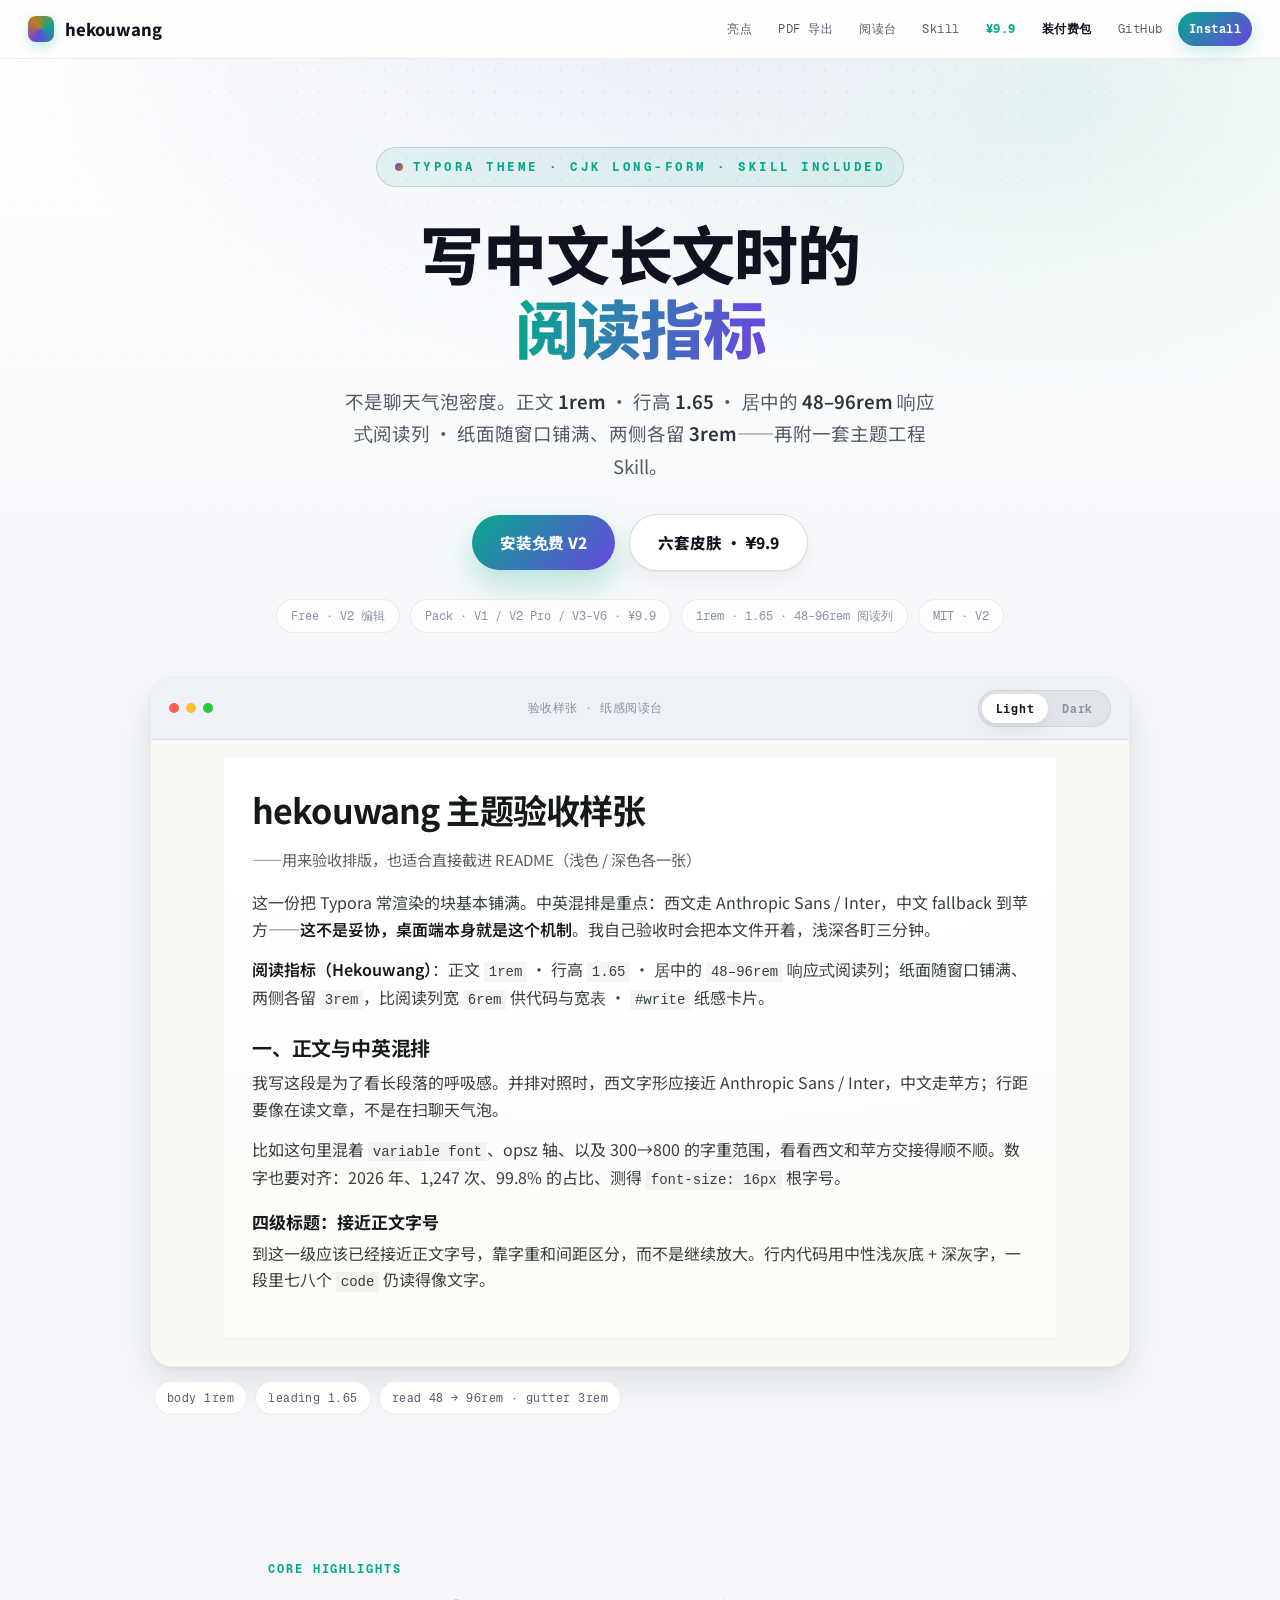
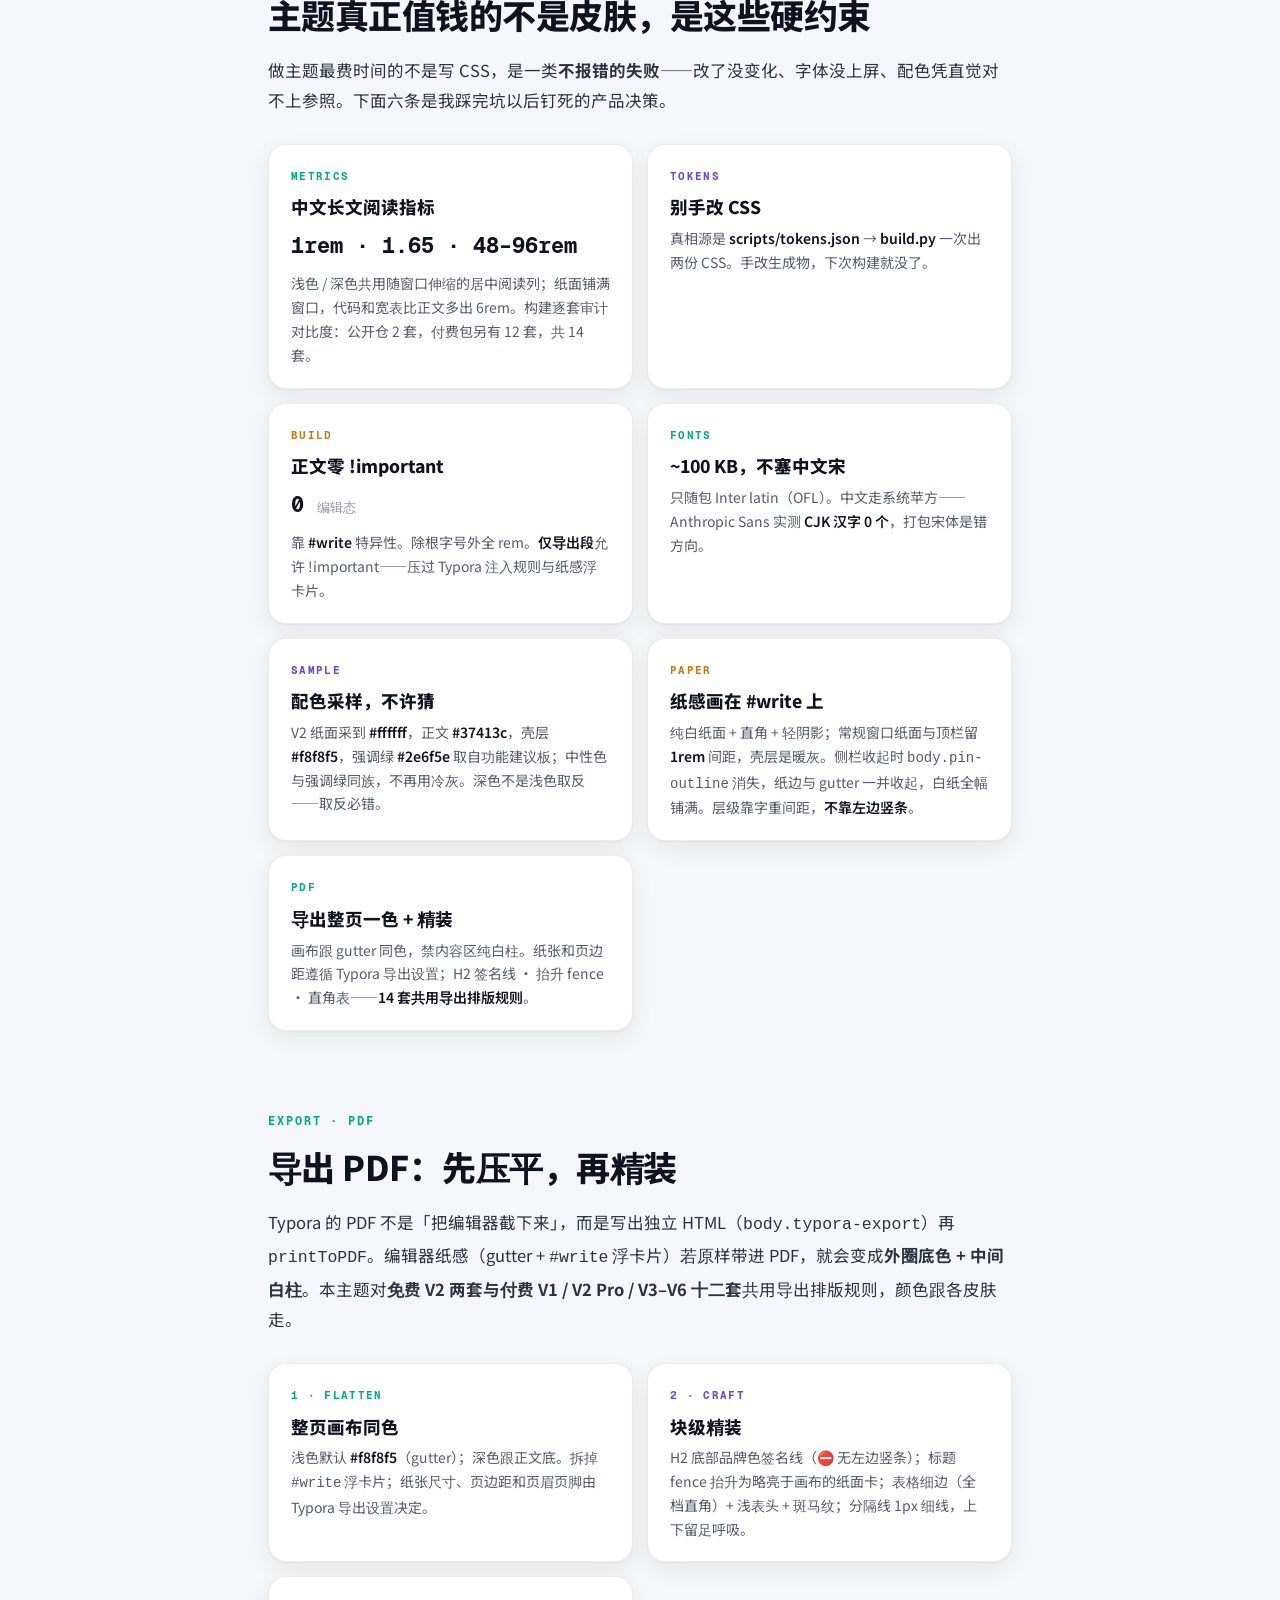
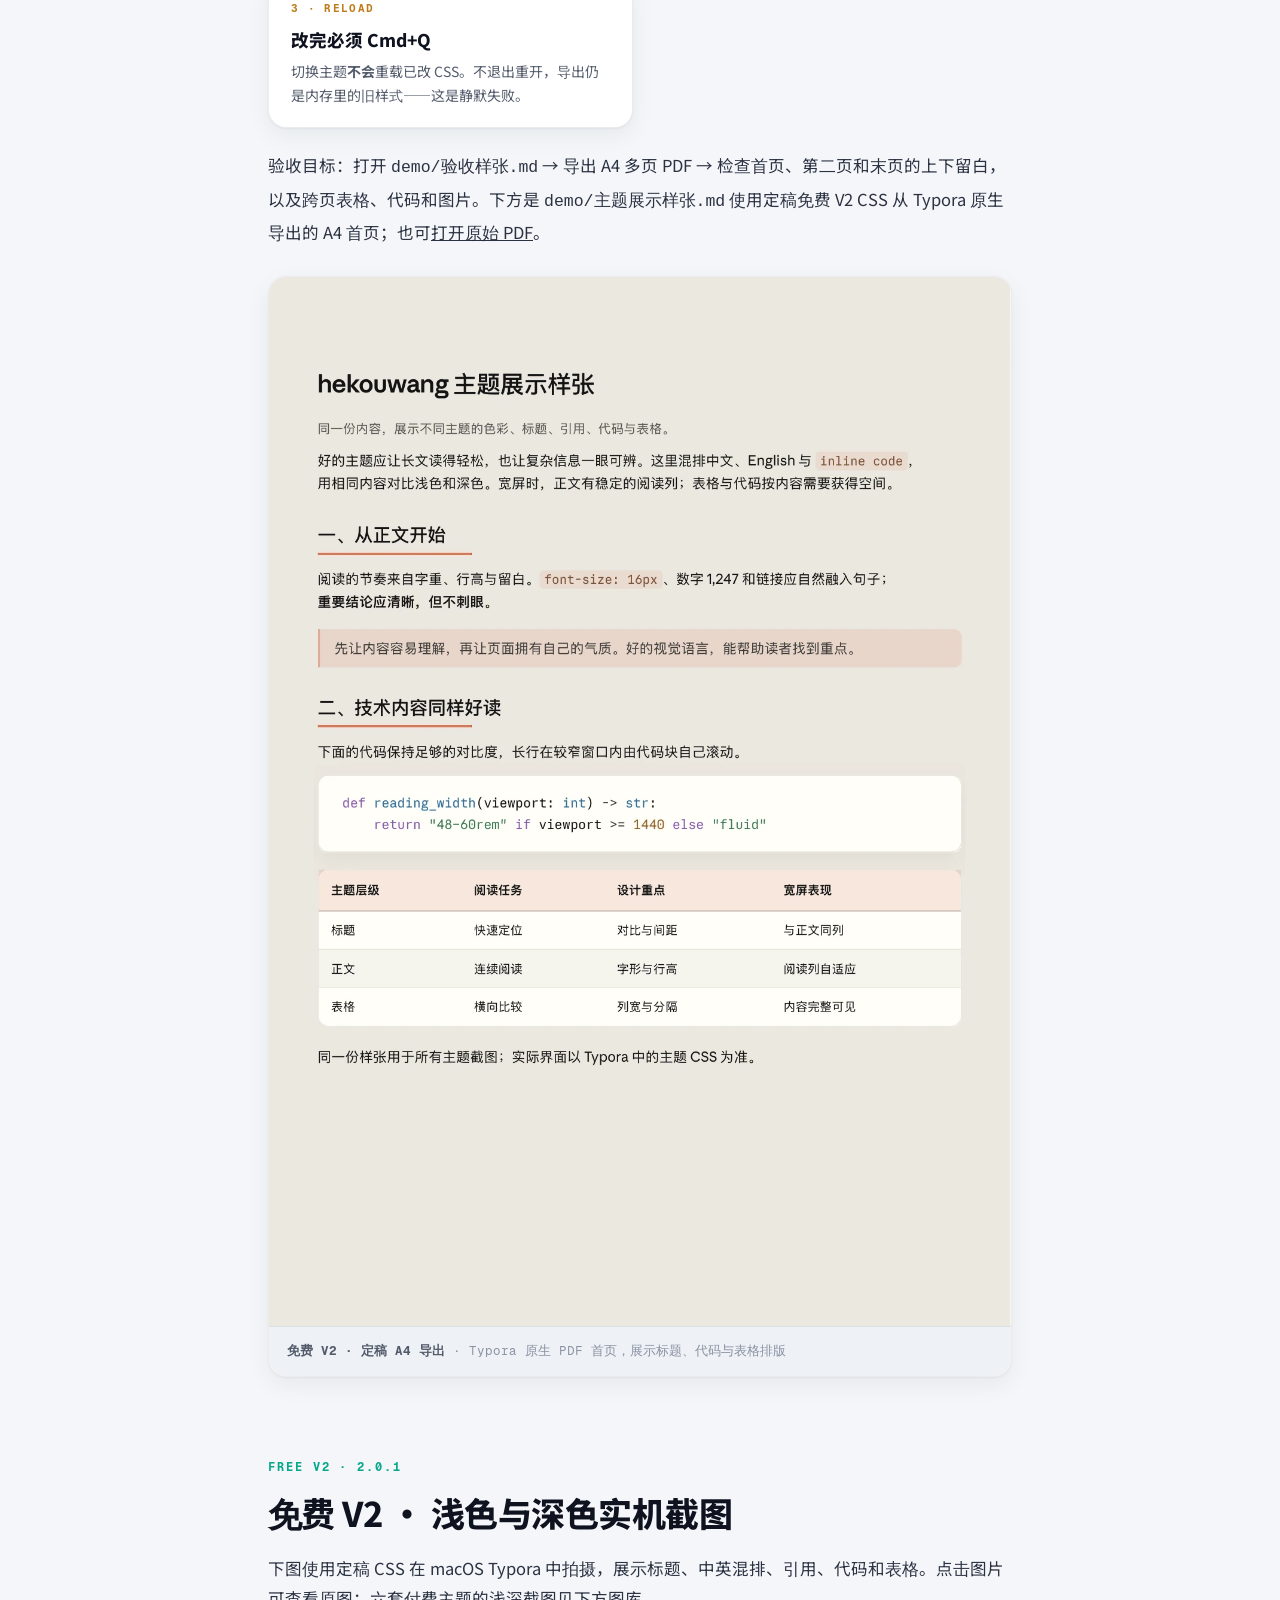
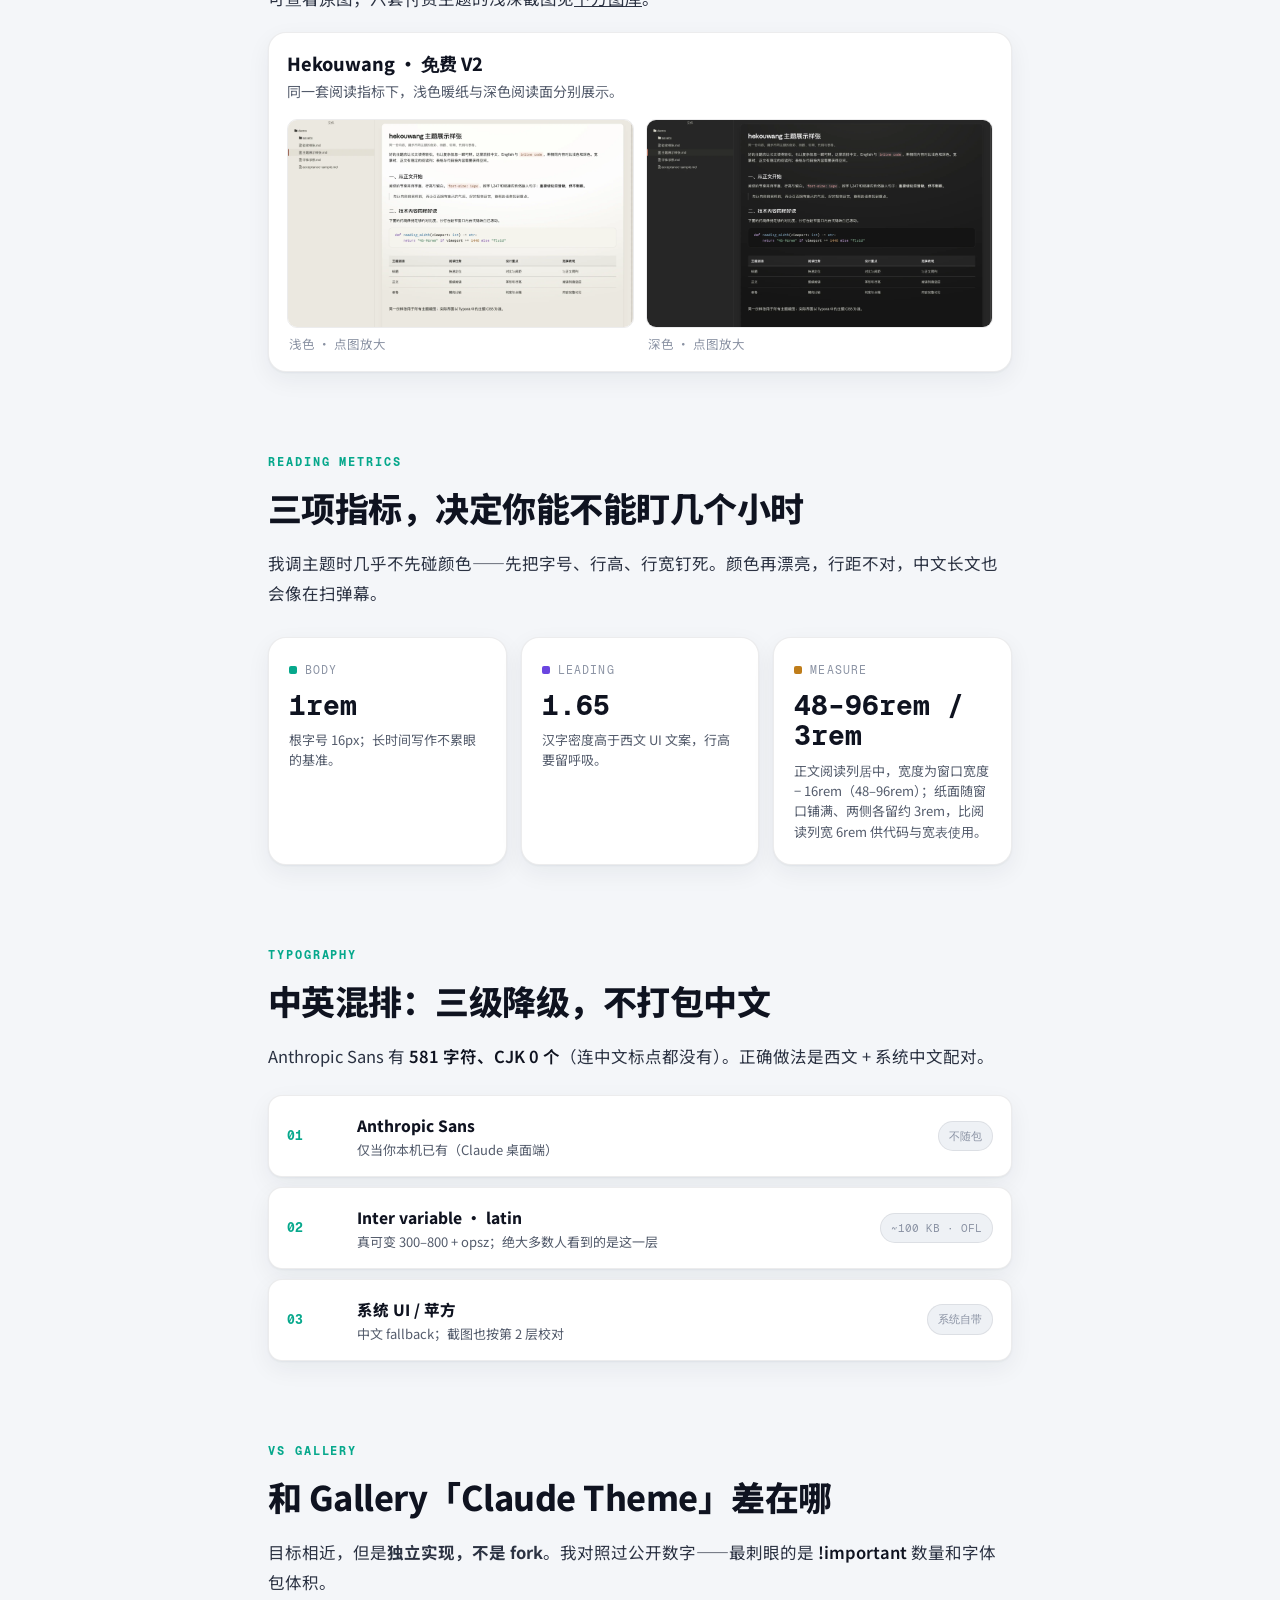
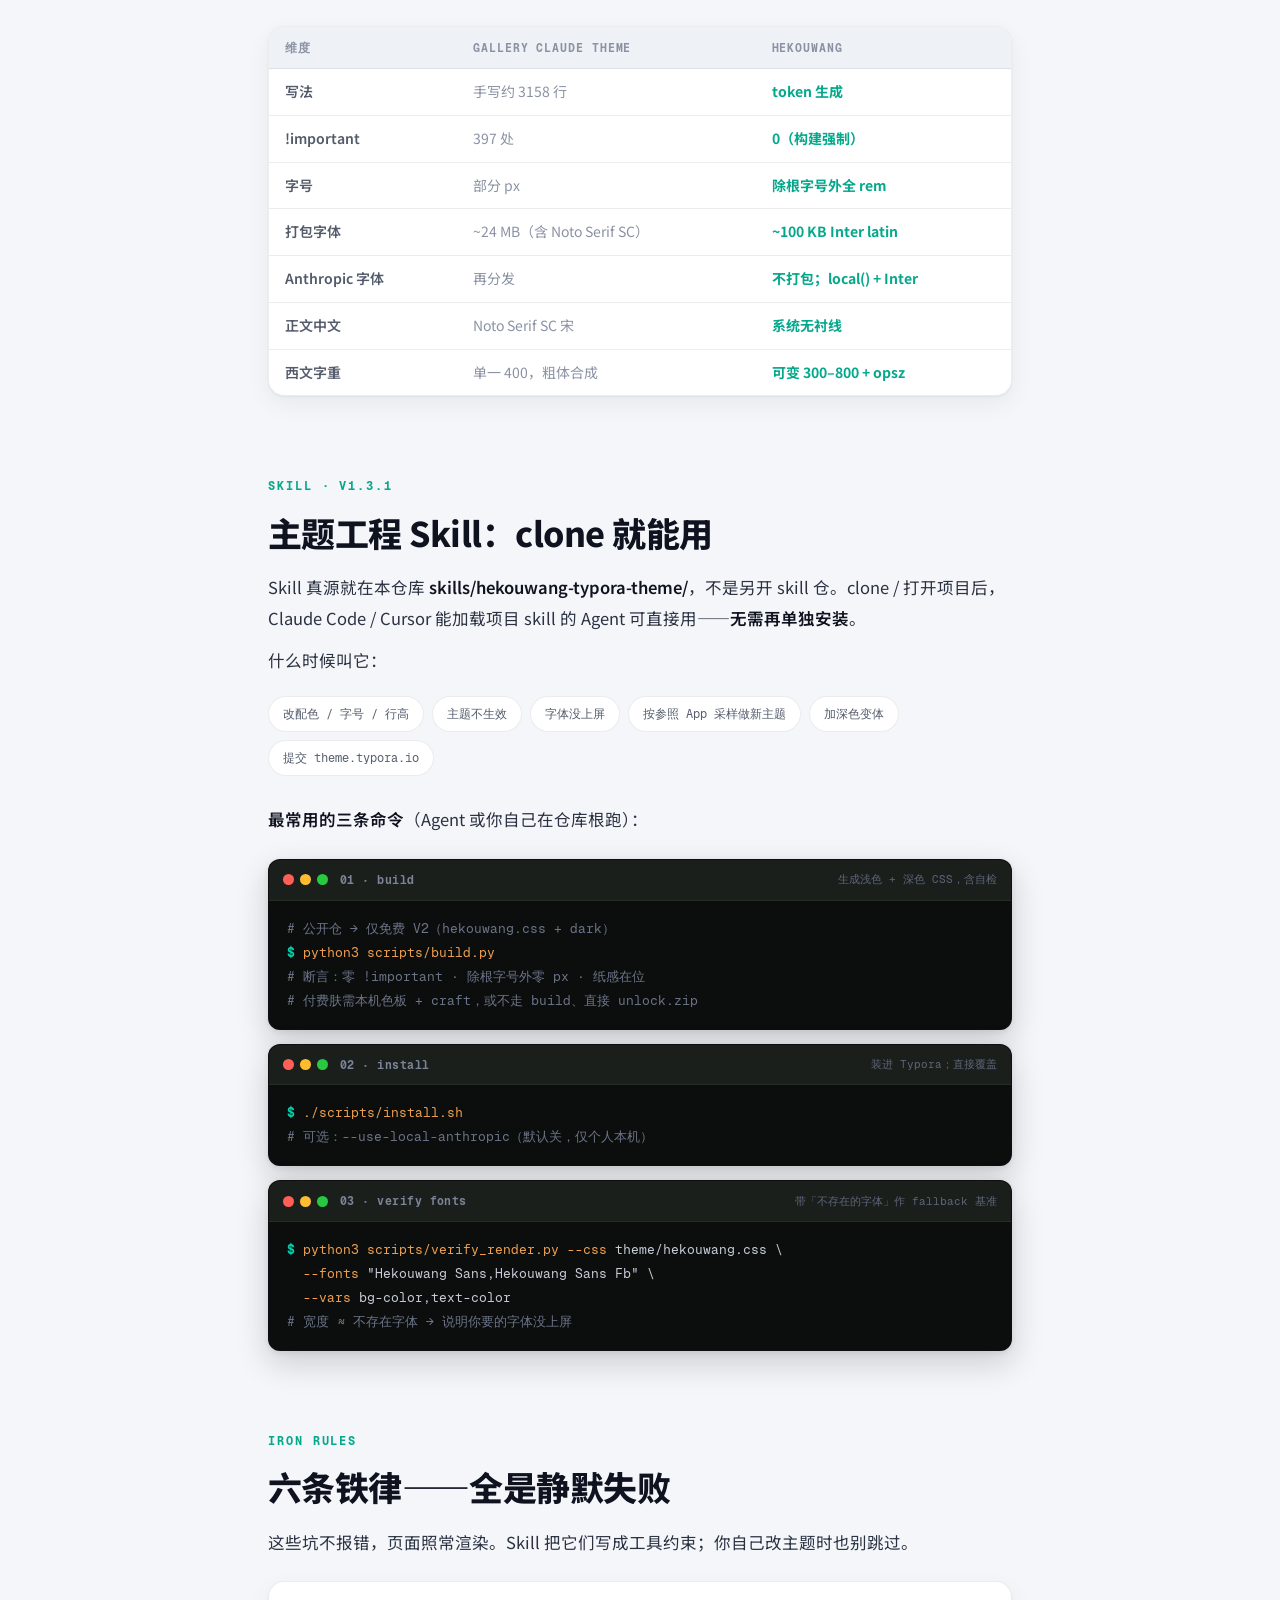
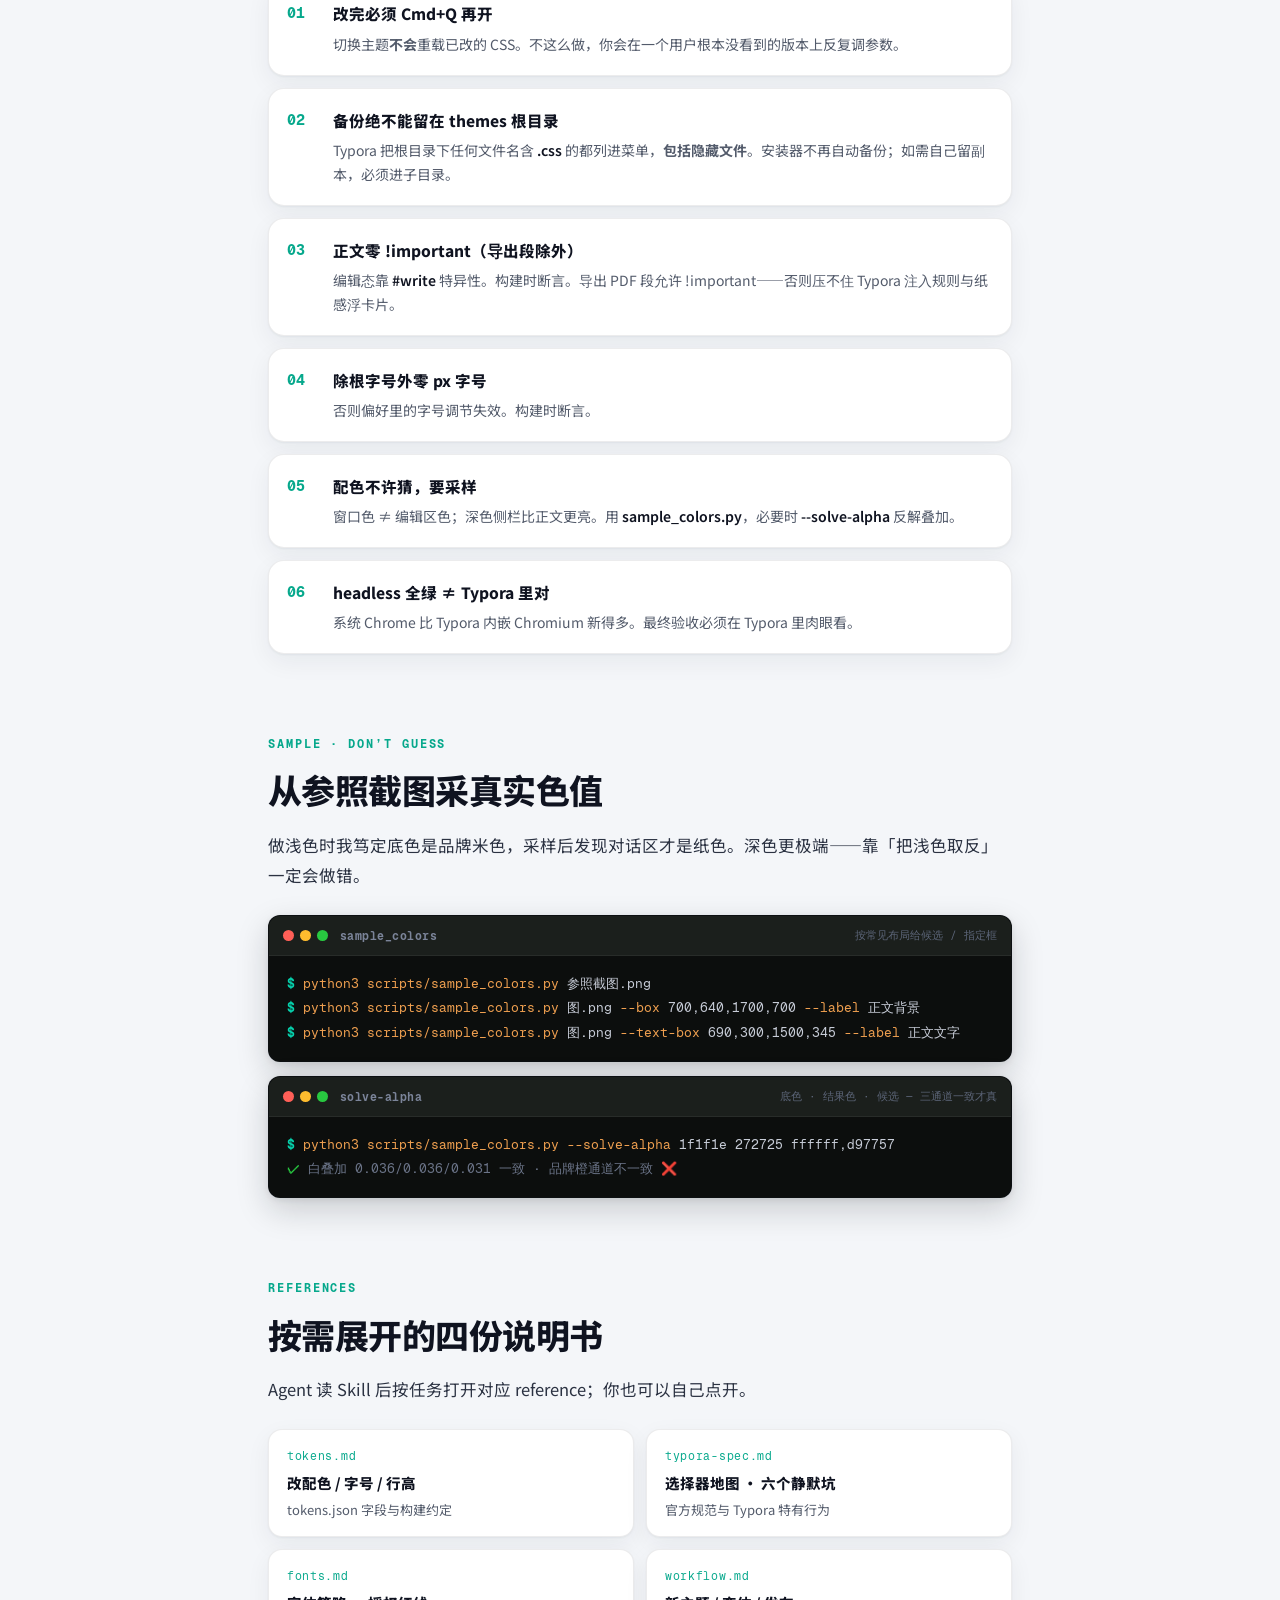
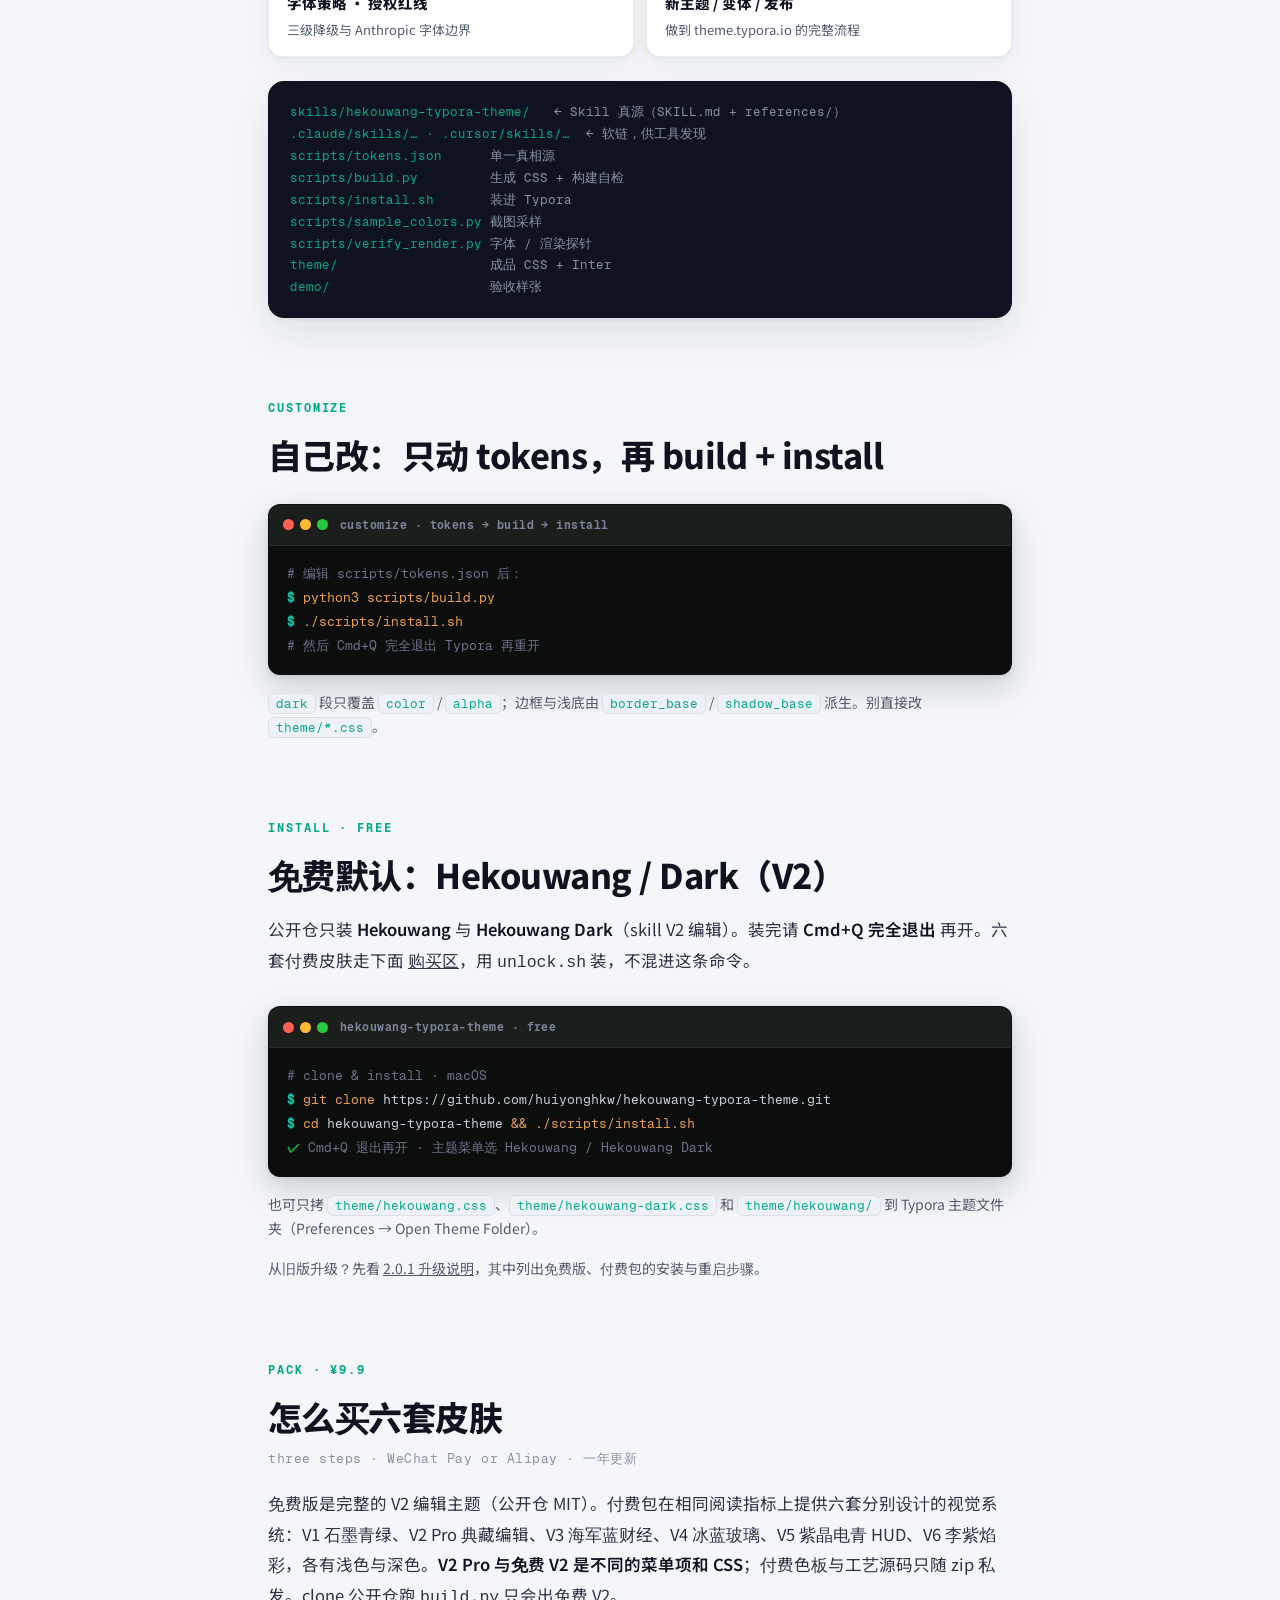
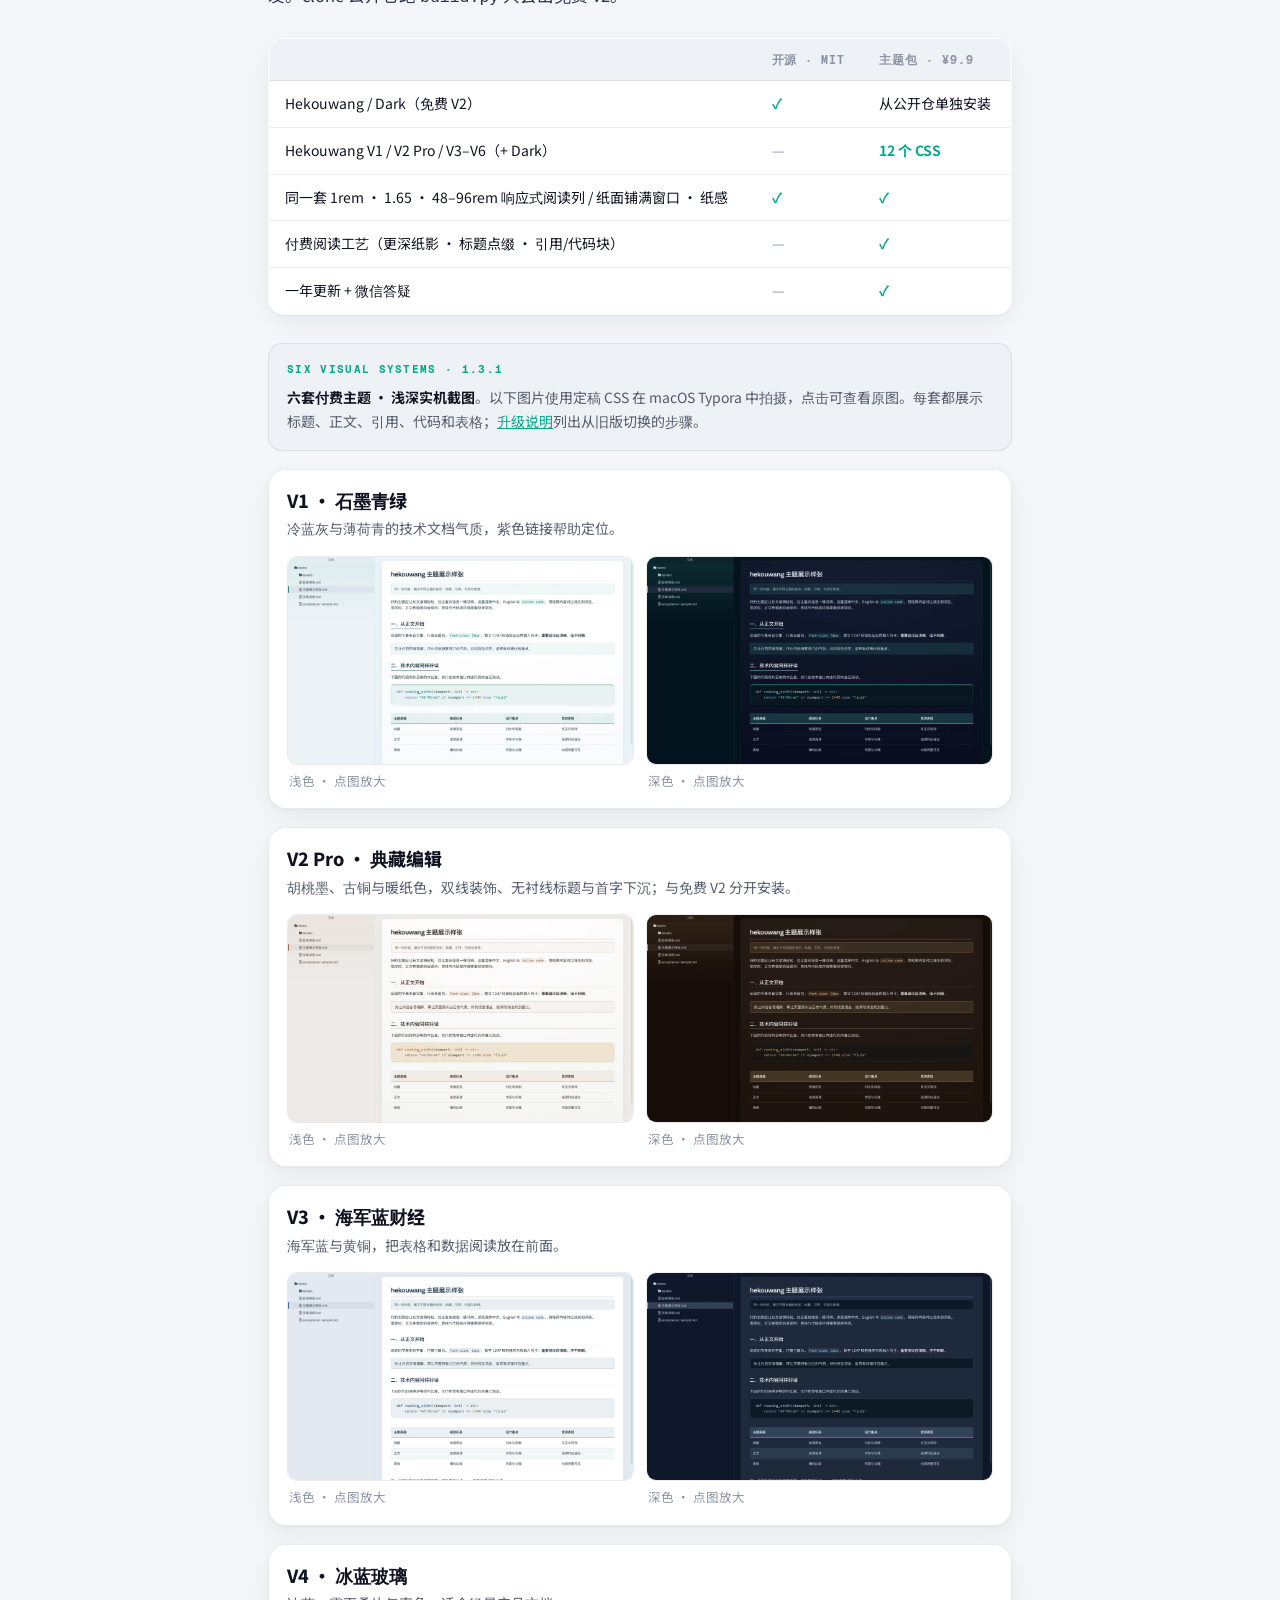
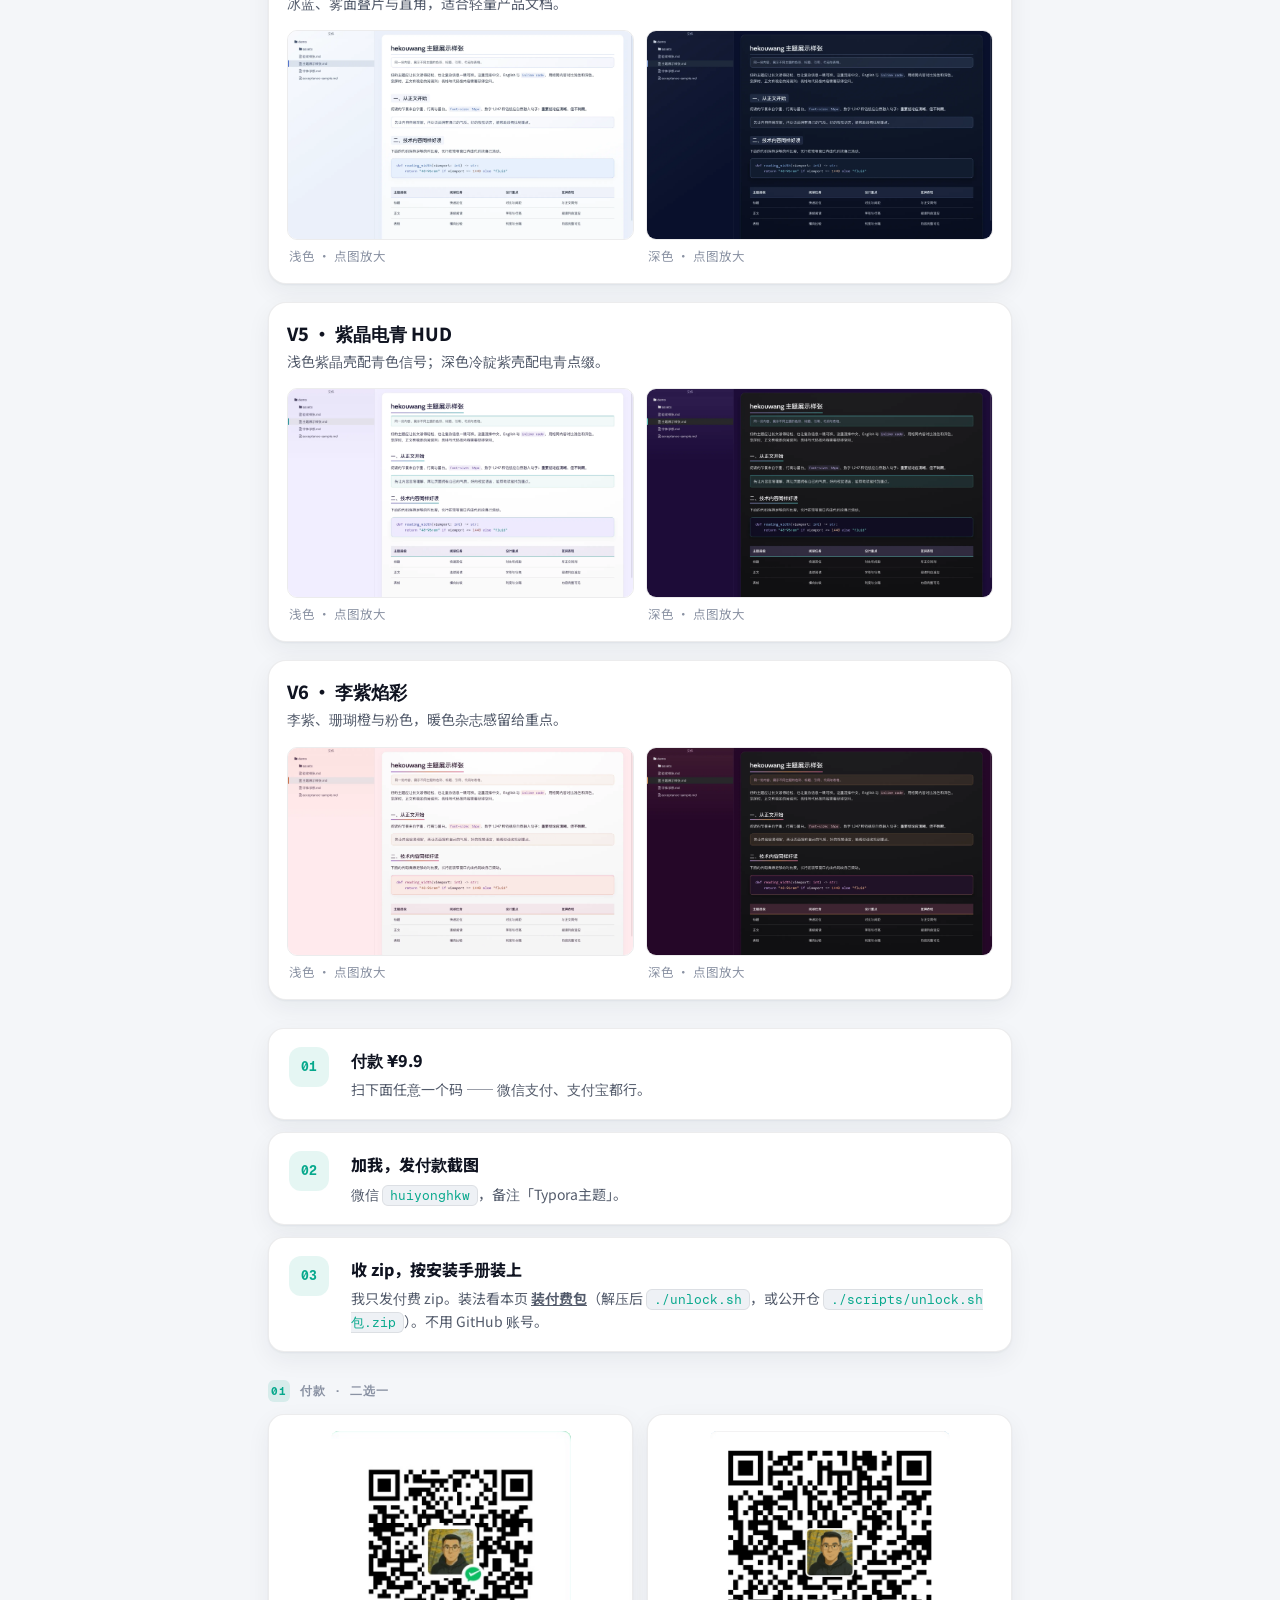
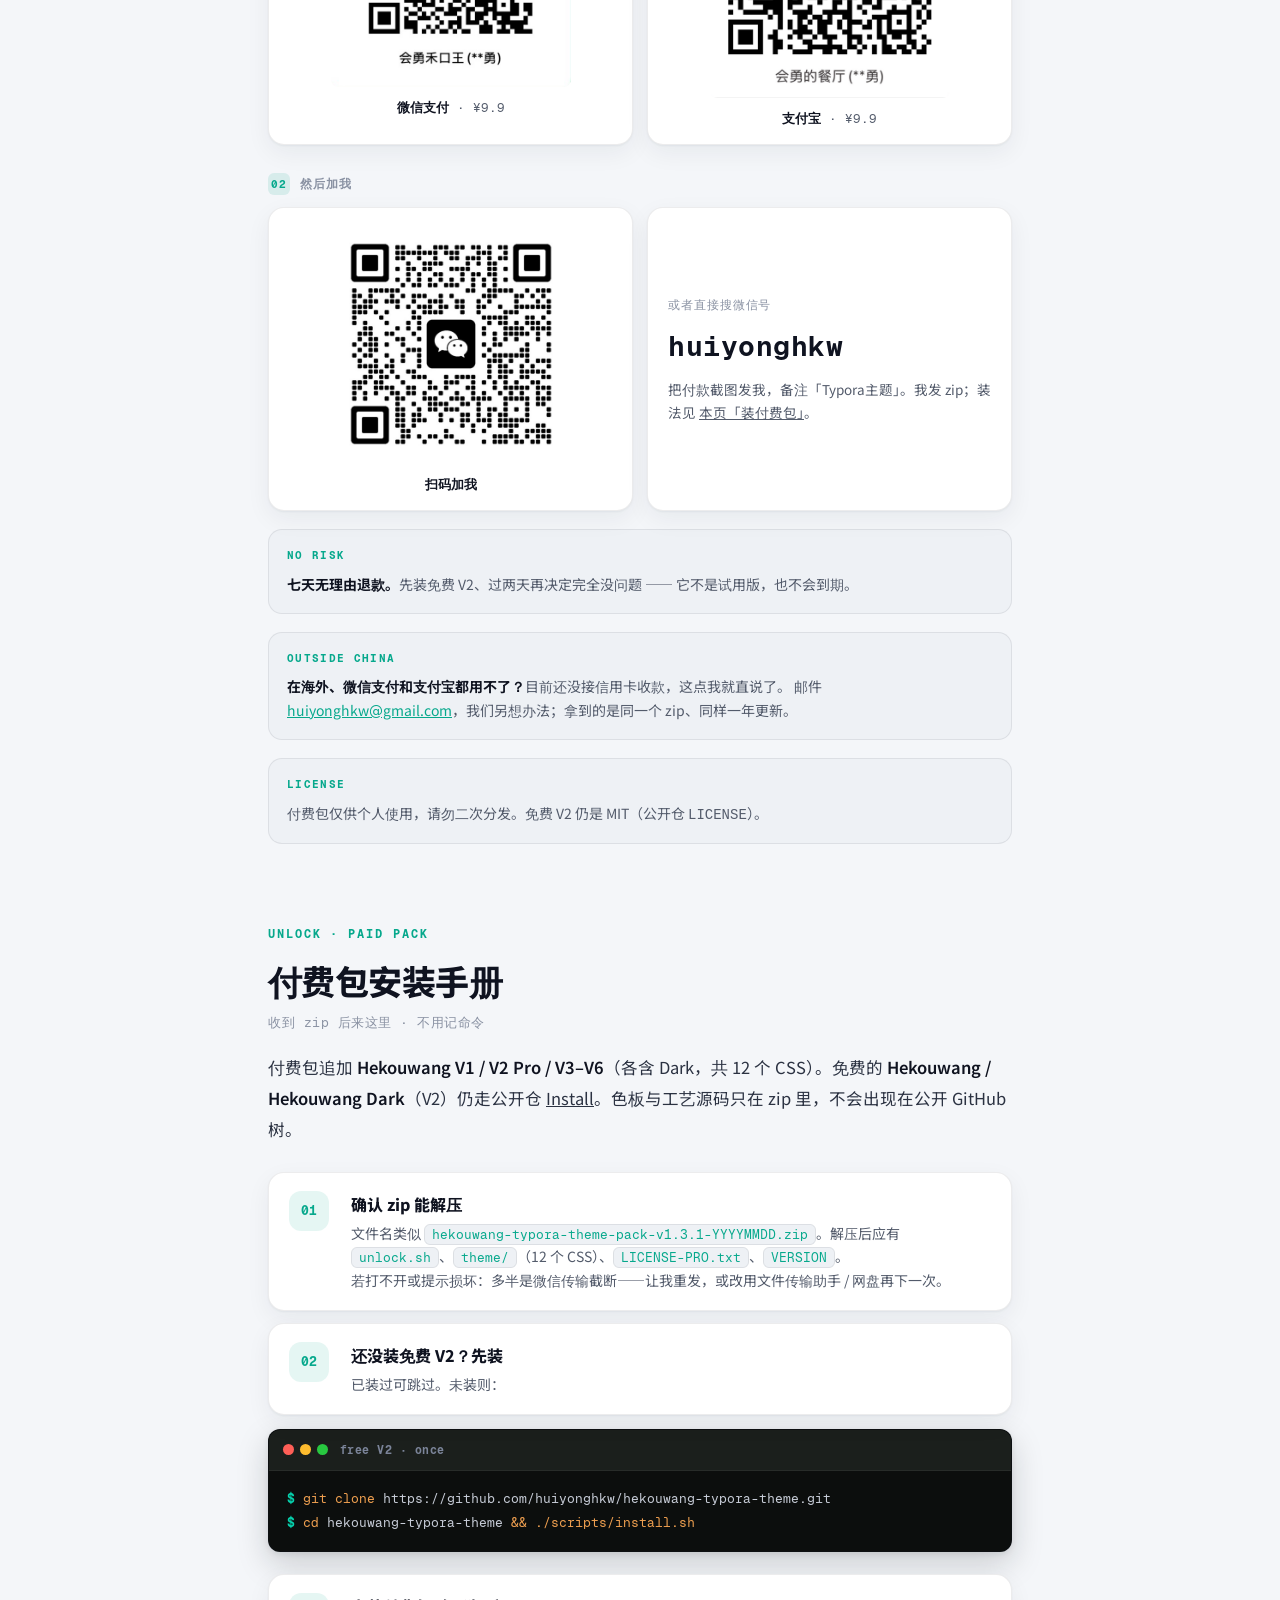
==== commit def31d79: "release: 2.0.1 — borderless paper, no backups - remove the 1px ring/border around #write in all them" ====
--- a/docs/index.html
+++ b/docs/index.html
@@ -127,11 +127,11 @@
 .chrome[data-mode="light"] .paper{
   color:#37413c;
   background:radial-gradient(140% 95% at 50% -8%,#ffffff 0%,#ffffff 48%,#fbfbf8 100%);
-  box-shadow:0 0 0 1px rgba(20,26,23,.06),0 1px 2px rgba(20,26,23,.04)}
+  box-shadow:0 1px 2px rgba(20,26,23,.04)}
 .chrome[data-mode="dark"] .paper{
   color:#c2c8c2;
   background:radial-gradient(140% 95% at 50% -8%,#1a1e1a 0%,#151816 48%,#111411 100%);
-  box-shadow:inset 0 1px 0 rgba(255,255,255,.04),0 0 0 1px rgba(255,255,255,.06),
+  box-shadow:inset 0 1px 0 rgba(255,255,255,.04),
              0 1px 2px rgba(0,0,0,.30),0 4px 14px -10px rgba(0,0,0,.40)}
 .paper h2{font-size:2.125rem;line-height:1.2;font-weight:700;letter-spacing:-.025em;margin:0 0 1rem;color:#141a17}
 .chrome[data-mode="dark"] .paper h2{color:#eef2ee;font-weight:650}
@@ -464,12 +464,12 @@
       <div class="hl-card">
         <div class="tag">Paper</div>
         <h3>纸感画在 #write 上</h3>
-        <p>纯白纸面 + 直角 + 1px 细边；常规窗口纸面与顶栏留 <b>1rem</b> 间距，壳层是暖灰。侧栏收起时 <code>body.pin-outline</code> 消失，纸边与 gutter 一并收起，白纸全幅铺满。层级靠字重间距，<b>不靠左边竖条</b>。</p>
+        <p>纯白纸面 + 直角 + 轻阴影；常规窗口纸面与顶栏留 <b>1rem</b> 间距，壳层是暖灰。侧栏收起时 <code>body.pin-outline</code> 消失，纸边与 gutter 一并收起，白纸全幅铺满。层级靠字重间距，<b>不靠左边竖条</b>。</p>
       </div>
       <div class="hl-card">
         <div class="tag">PDF</div>
         <h3>导出整页一色 + 精装</h3>
-        <p>画布跟 gutter 同色，禁内容区纯白柱。纸张和页边距遵循 Typora 导出设置；H2 签名线 · 抬升 fence · 圆角表——<b>14 套共用导出排版规则</b>。</p>
+        <p>画布跟 gutter 同色，禁内容区纯白柱。纸张和页边距遵循 Typora 导出设置；H2 签名线 · 抬升 fence · 直角表——<b>14 套共用导出排版规则</b>。</p>
       </div>
     </div>
   </section>
@@ -487,7 +487,7 @@
       <div class="hl-card">
         <div class="tag">2 · Craft</div>
         <h3>块级精装</h3>
-        <p>H2 底部品牌色签名线（⛔ 无左边竖条）；标题 fence 抬升为略亮于画布的纸面卡；表格细边（付费档圆角）+ 浅表头 + 斑马纹；分隔线 1px 细线，上下留足呼吸。</p>
+        <p>H2 底部品牌色签名线（⛔ 无左边竖条）；标题 fence 抬升为略亮于画布的纸面卡；表格细边（全档直角）+ 浅表头 + 斑马纹；分隔线 1px 细线，上下留足呼吸。</p>
       </div>
       <div class="hl-card">
         <div class="tag">3 · Reload</div>
@@ -627,7 +627,7 @@
         <div class="ch">
           <span class="dots" aria-hidden="true"><i></i><i></i><i></i></span>
           <span class="lab">02 · install</span>
-          <span class="why">装进 Typora；备份进子目录</span>
+          <span class="why">装进 Typora；直接覆盖</span>
         </div>
         <pre><span class="p">$</span> <span class="o">./scripts/install.sh</span>
 <span class="cm"># 可选：--use-local-anthropic（默认关，仅个人本机）</span></pre>
@@ -657,7 +657,7 @@
       </div>
       <div class="rule">
         <h3>备份绝不能留在 themes 根目录</h3>
-        <p>Typora 把根目录下任何文件名含 <b>.css</b> 的都列进菜单，<strong>包括隐藏文件</strong>。备份必须进子目录（install.sh 已处理）。</p>
+        <p>Typora 把根目录下任何文件名含 <b>.css</b> 的都列进菜单，<strong>包括隐藏文件</strong>。安装器不再自动备份；如需自己留副本，必须进子目录。</p>
       </div>
       <div class="rule">
         <h3>正文零 !important（导出段除外）</h3>
@@ -807,7 +807,7 @@
         </div>
       </article>
       <article class="premium-card">
-        <h3>V2 Pro · 典藏编辑</h3><p>胡桃墨、古铜与暖纸色，双线装饰与清晰的无衬线标题层级；与免费 V2 分开安装。</p>
+        <h3>V2 Pro · 典藏编辑</h3><p>胡桃墨、古铜与暖纸色，双线装饰、无衬线标题与首字下沉；与免费 V2 分开安装。</p>
         <div class="premium-pair">
           <figure><a href="previews/v2-pro-light.webp"><img src="previews/v2-pro-light.webp" alt="V2 Pro 典藏编辑浅色主题在 macOS Typora 中的实机截图" width="1921" height="1028" loading="lazy" decoding="async"></a><figcaption>浅色 · 点图放大</figcaption></figure>
           <figure><a href="previews/v2-pro-dark.webp"><img src="previews/v2-pro-dark.webp" alt="V2 Pro 典藏编辑深色主题在 macOS Typora 中的实机截图" width="1921" height="1028" loading="lazy" decoding="async"></a><figcaption>深色 · 点图放大</figcaption></figure>
@@ -821,7 +821,7 @@
         </div>
       </article>
       <article class="premium-card">
-        <h3>V4 · 冰蓝玻璃</h3><p>冰蓝、雾面叠片与圆角，适合轻量产品文档。</p>
+        <h3>V4 · 冰蓝玻璃</h3><p>冰蓝、雾面叠片与直角，适合轻量产品文档。</p>
         <div class="premium-pair">
           <figure><a href="previews/v4-light.webp"><img src="previews/v4-light.webp" alt="V4 冰蓝玻璃浅色主题在 macOS Typora 中的实机截图" width="1921" height="1028" loading="lazy" decoding="async"></a><figcaption>浅色 · 点图放大</figcaption></figure>
           <figure><a href="previews/v4-dark.webp"><img src="previews/v4-dark.webp" alt="V4 冰蓝玻璃深色主题在 macOS Typora 中的实机截图" width="1921" height="1028" loading="lazy" decoding="async"></a><figcaption>深色 · 点图放大</figcaption></figure>
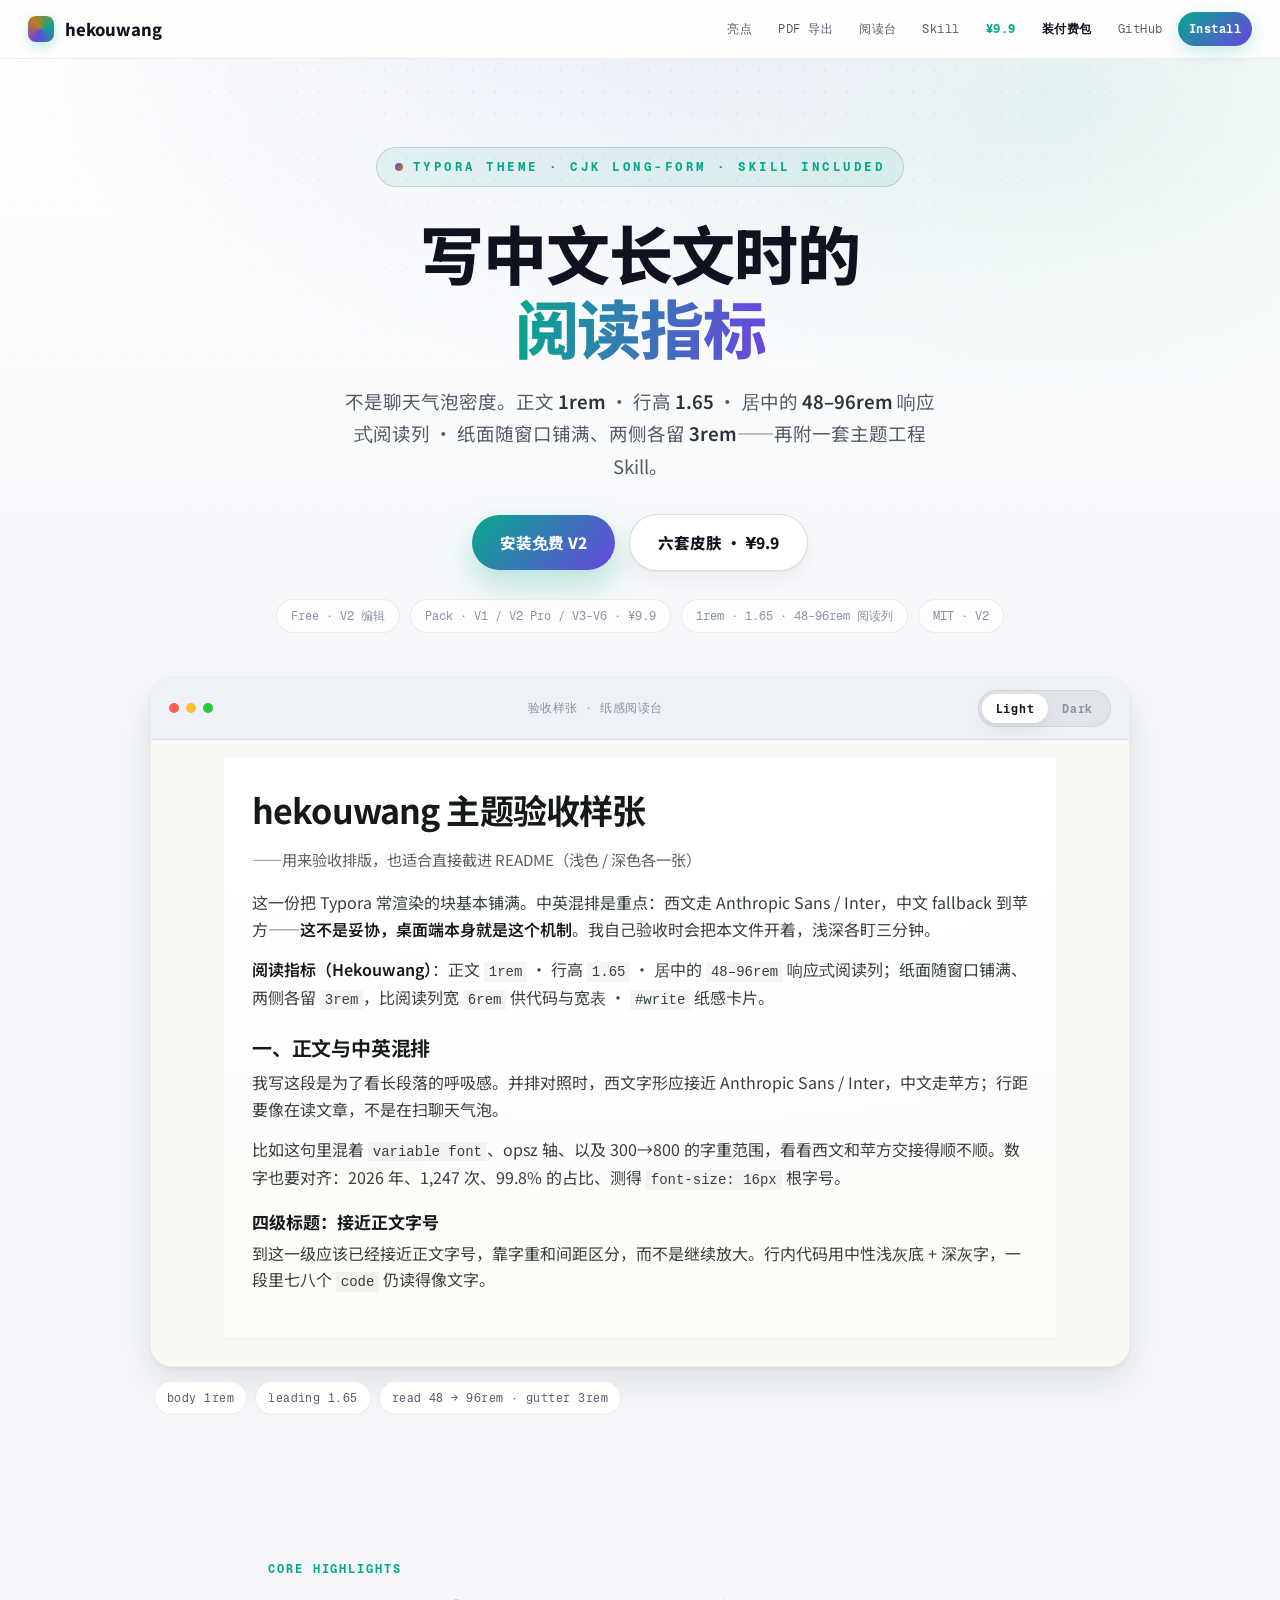
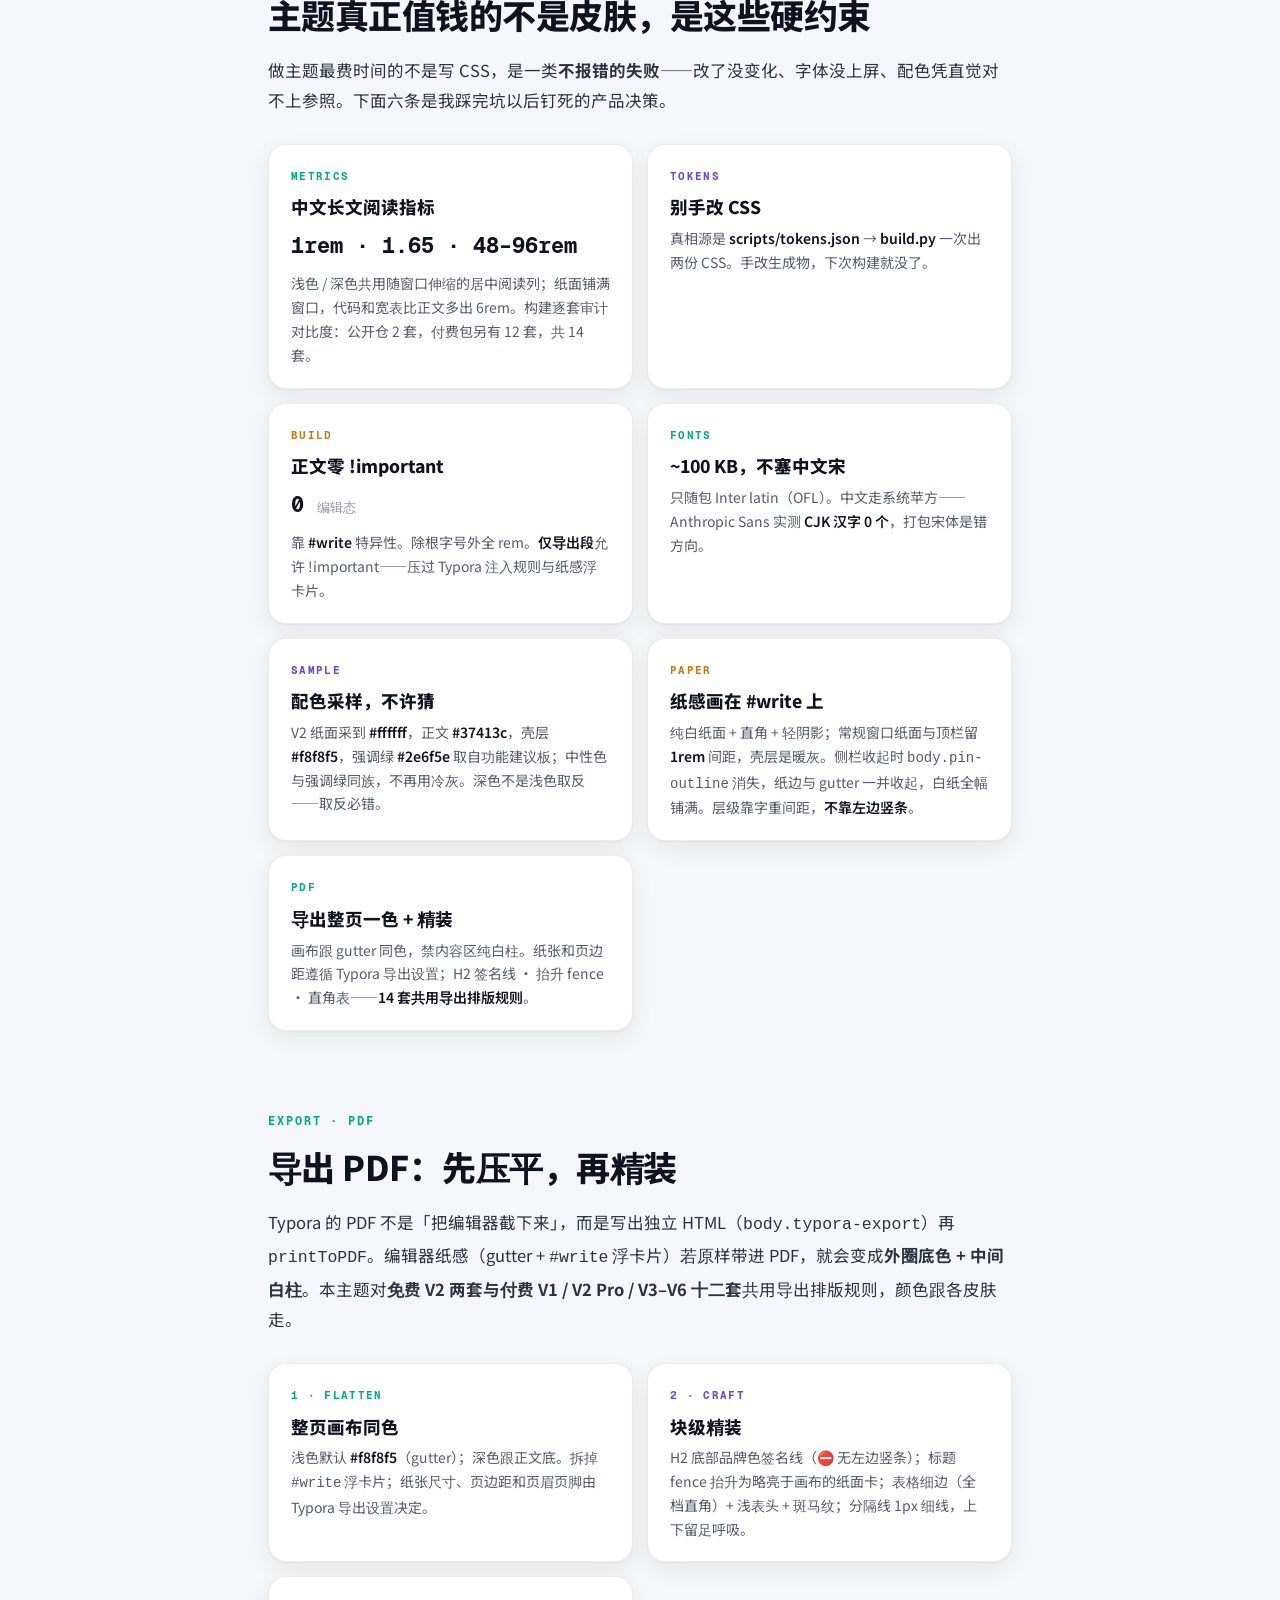
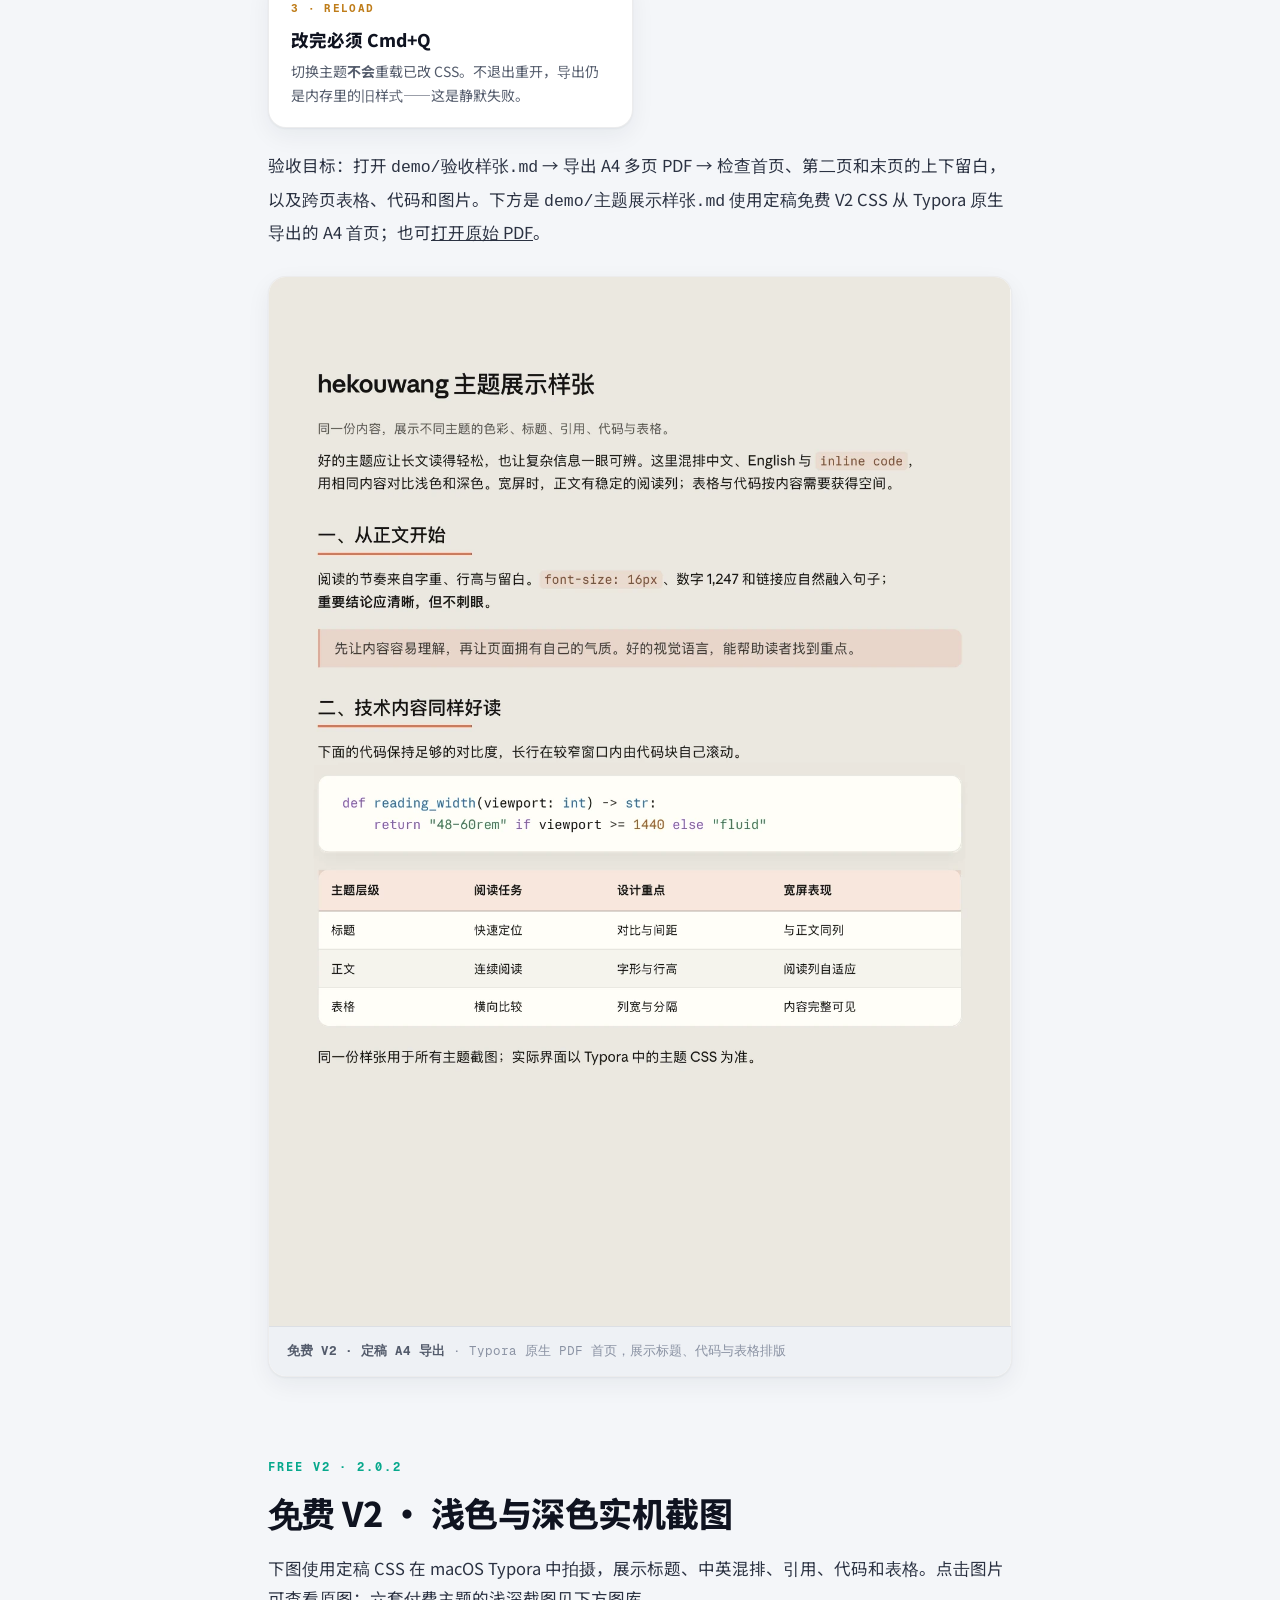
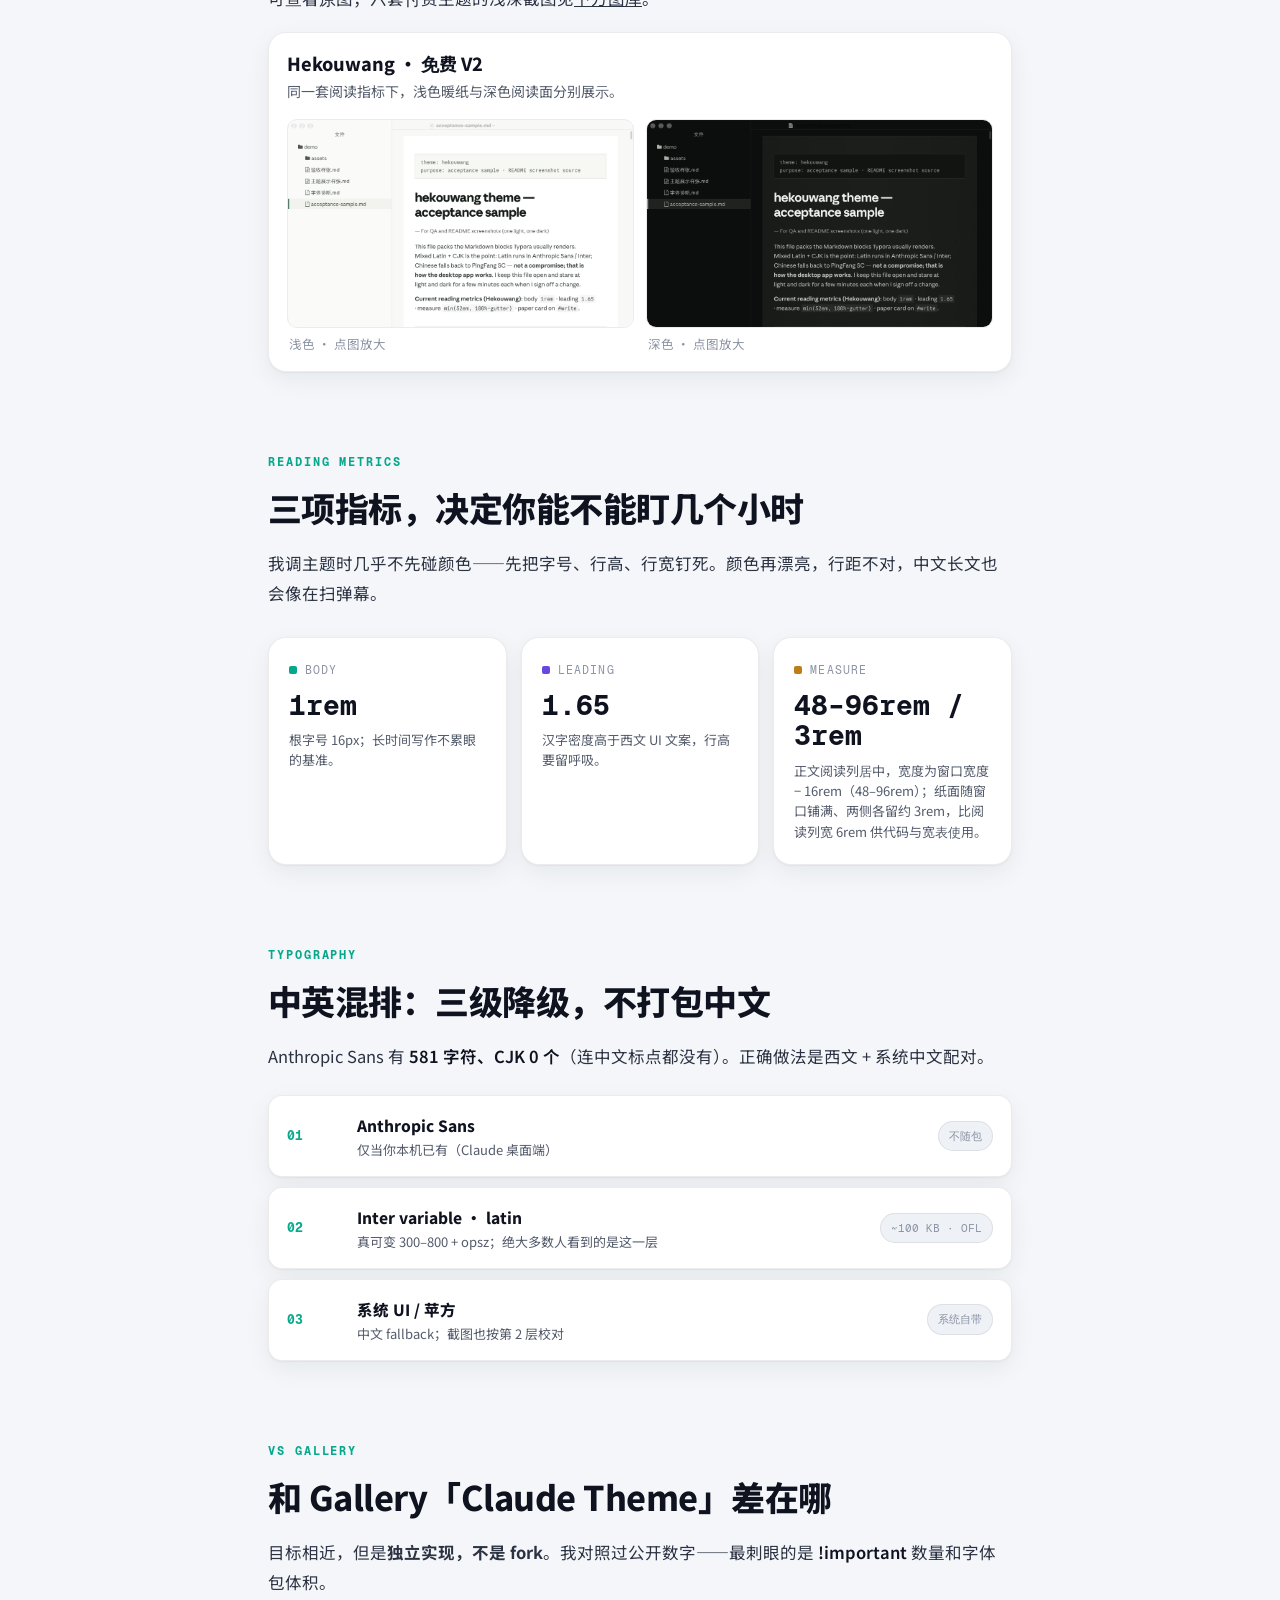
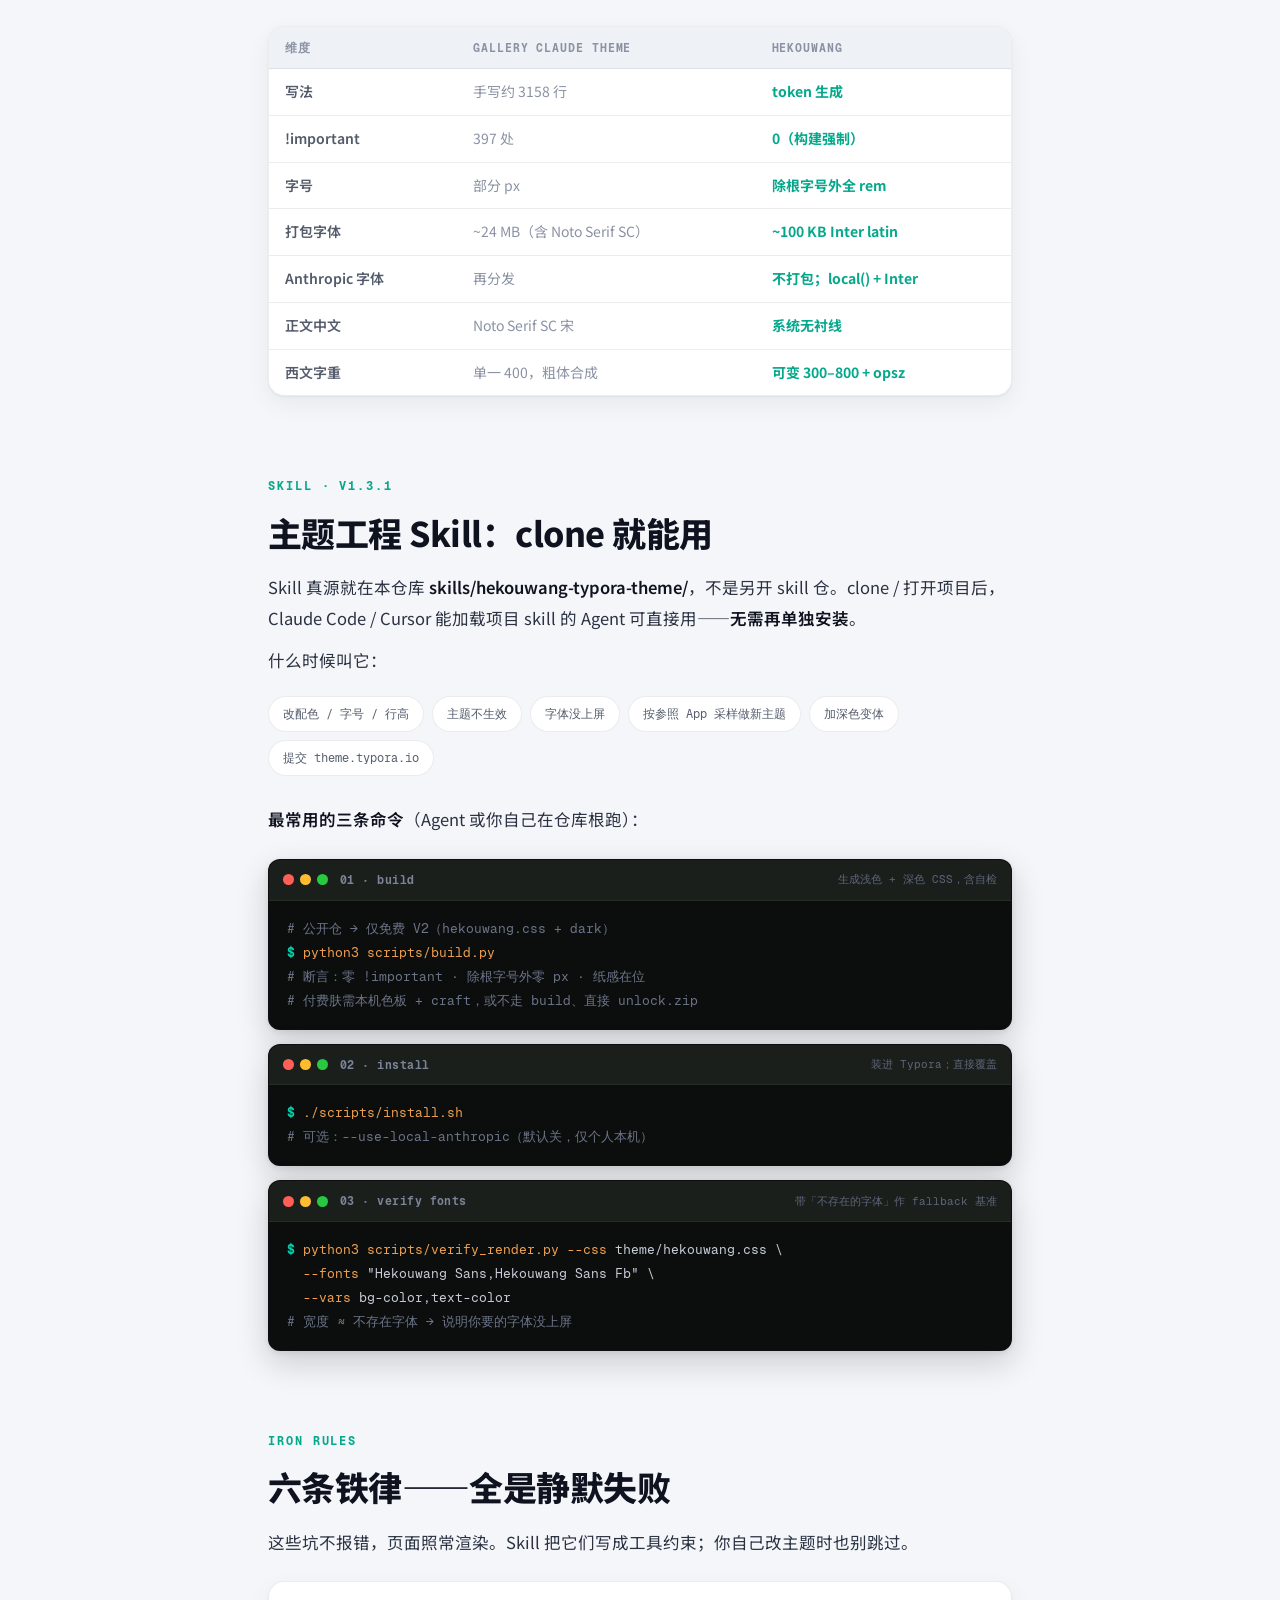
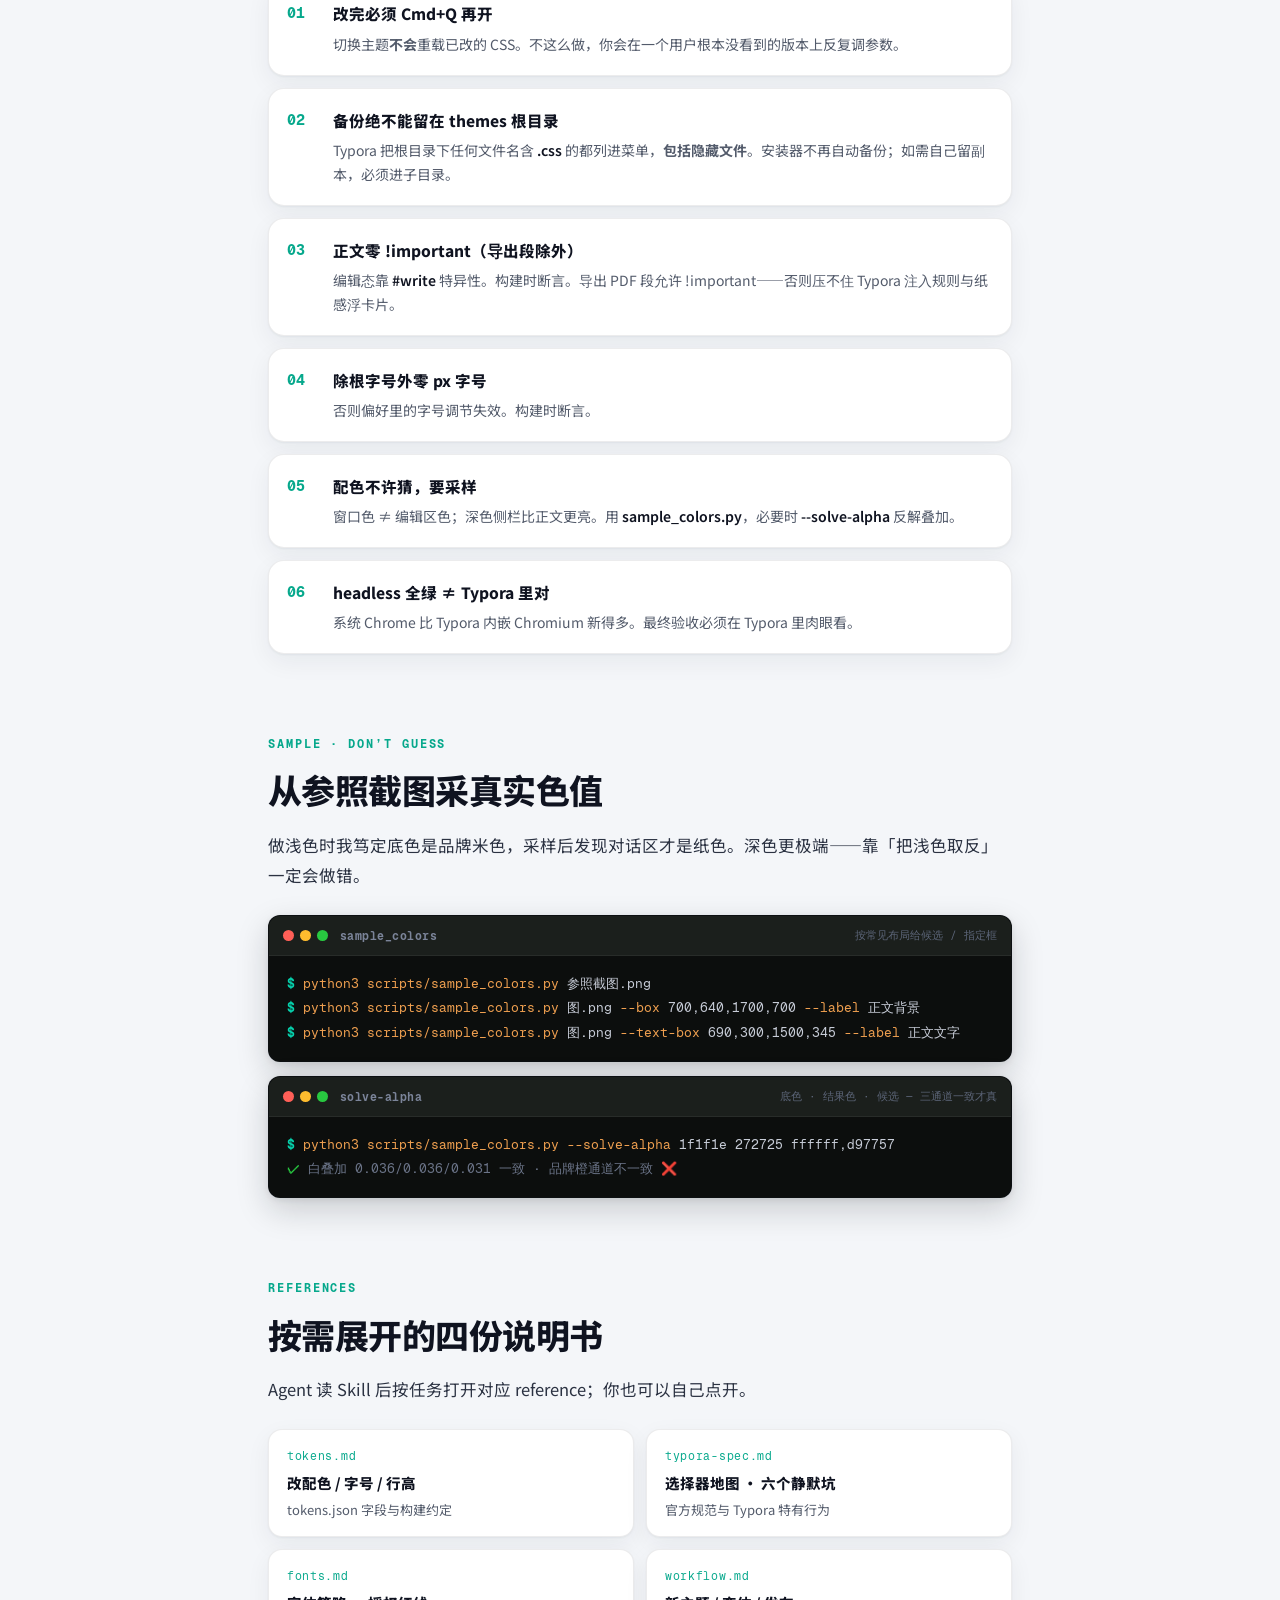
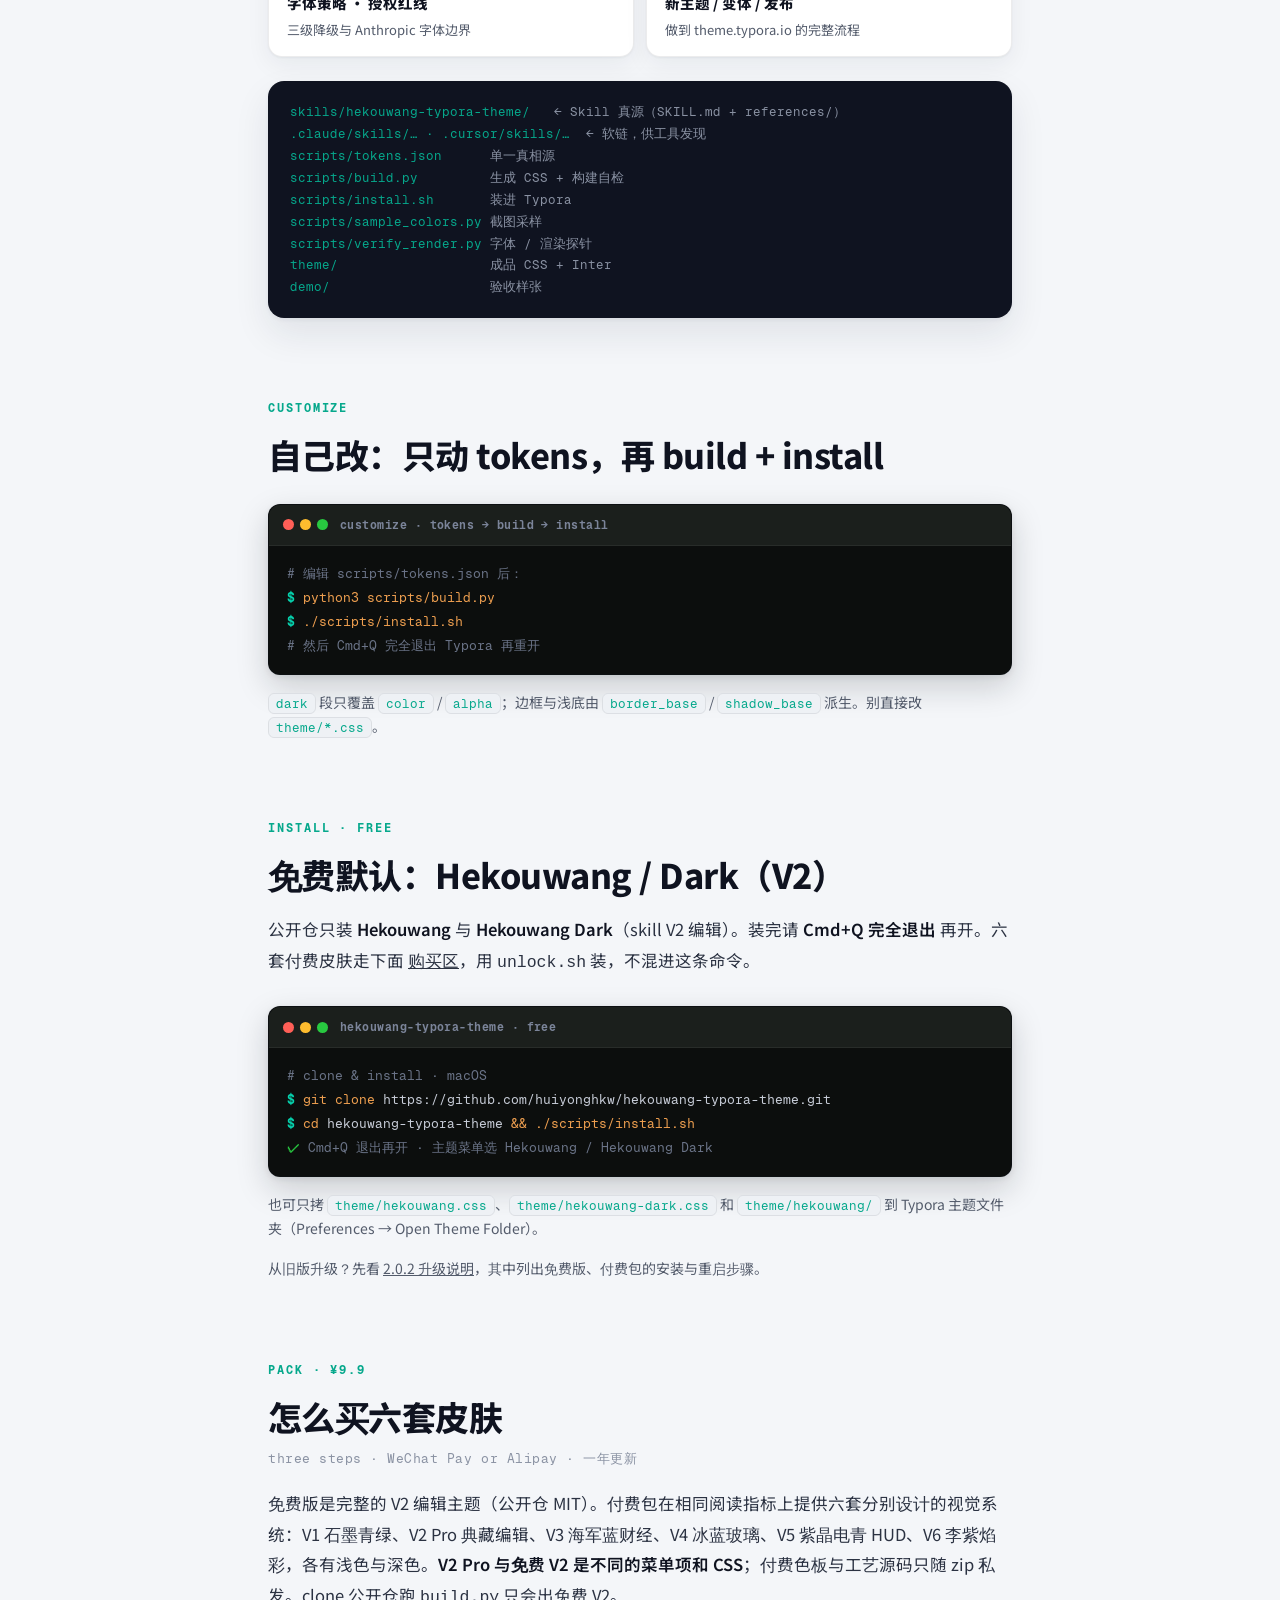
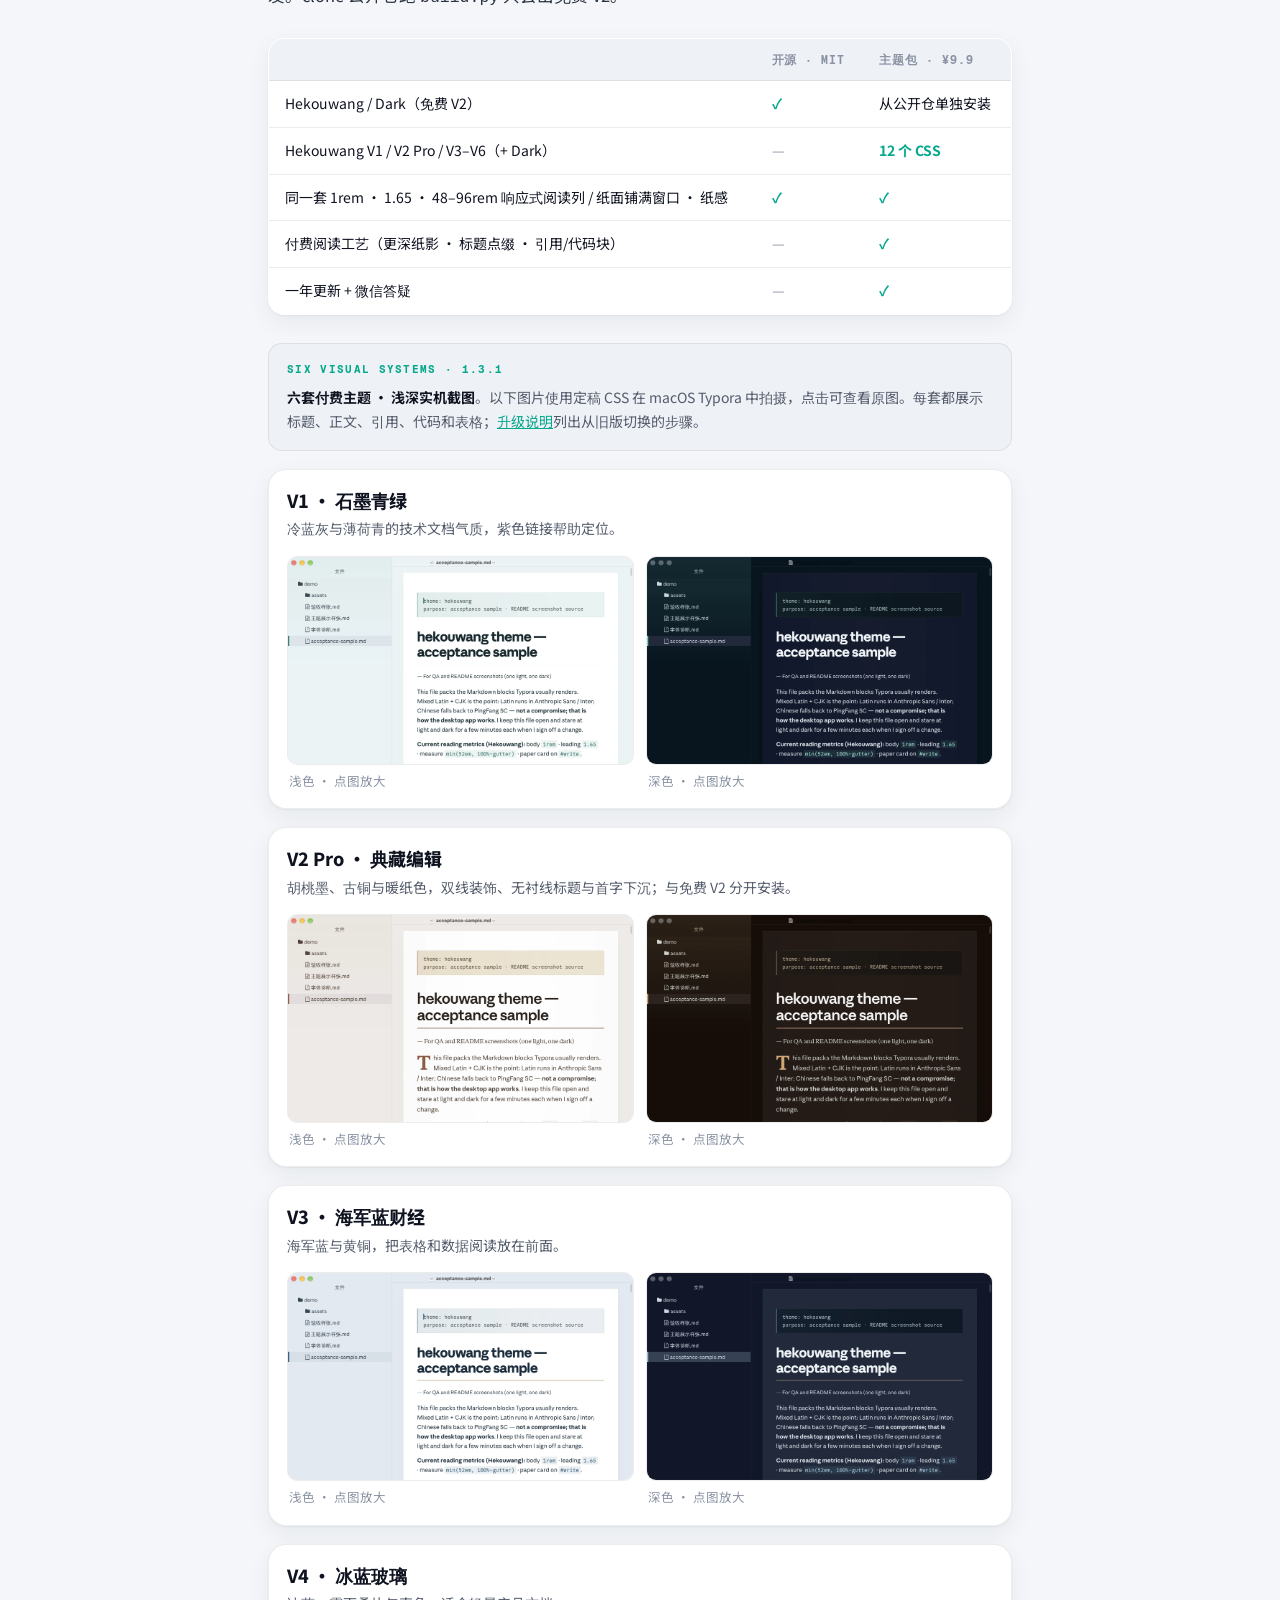
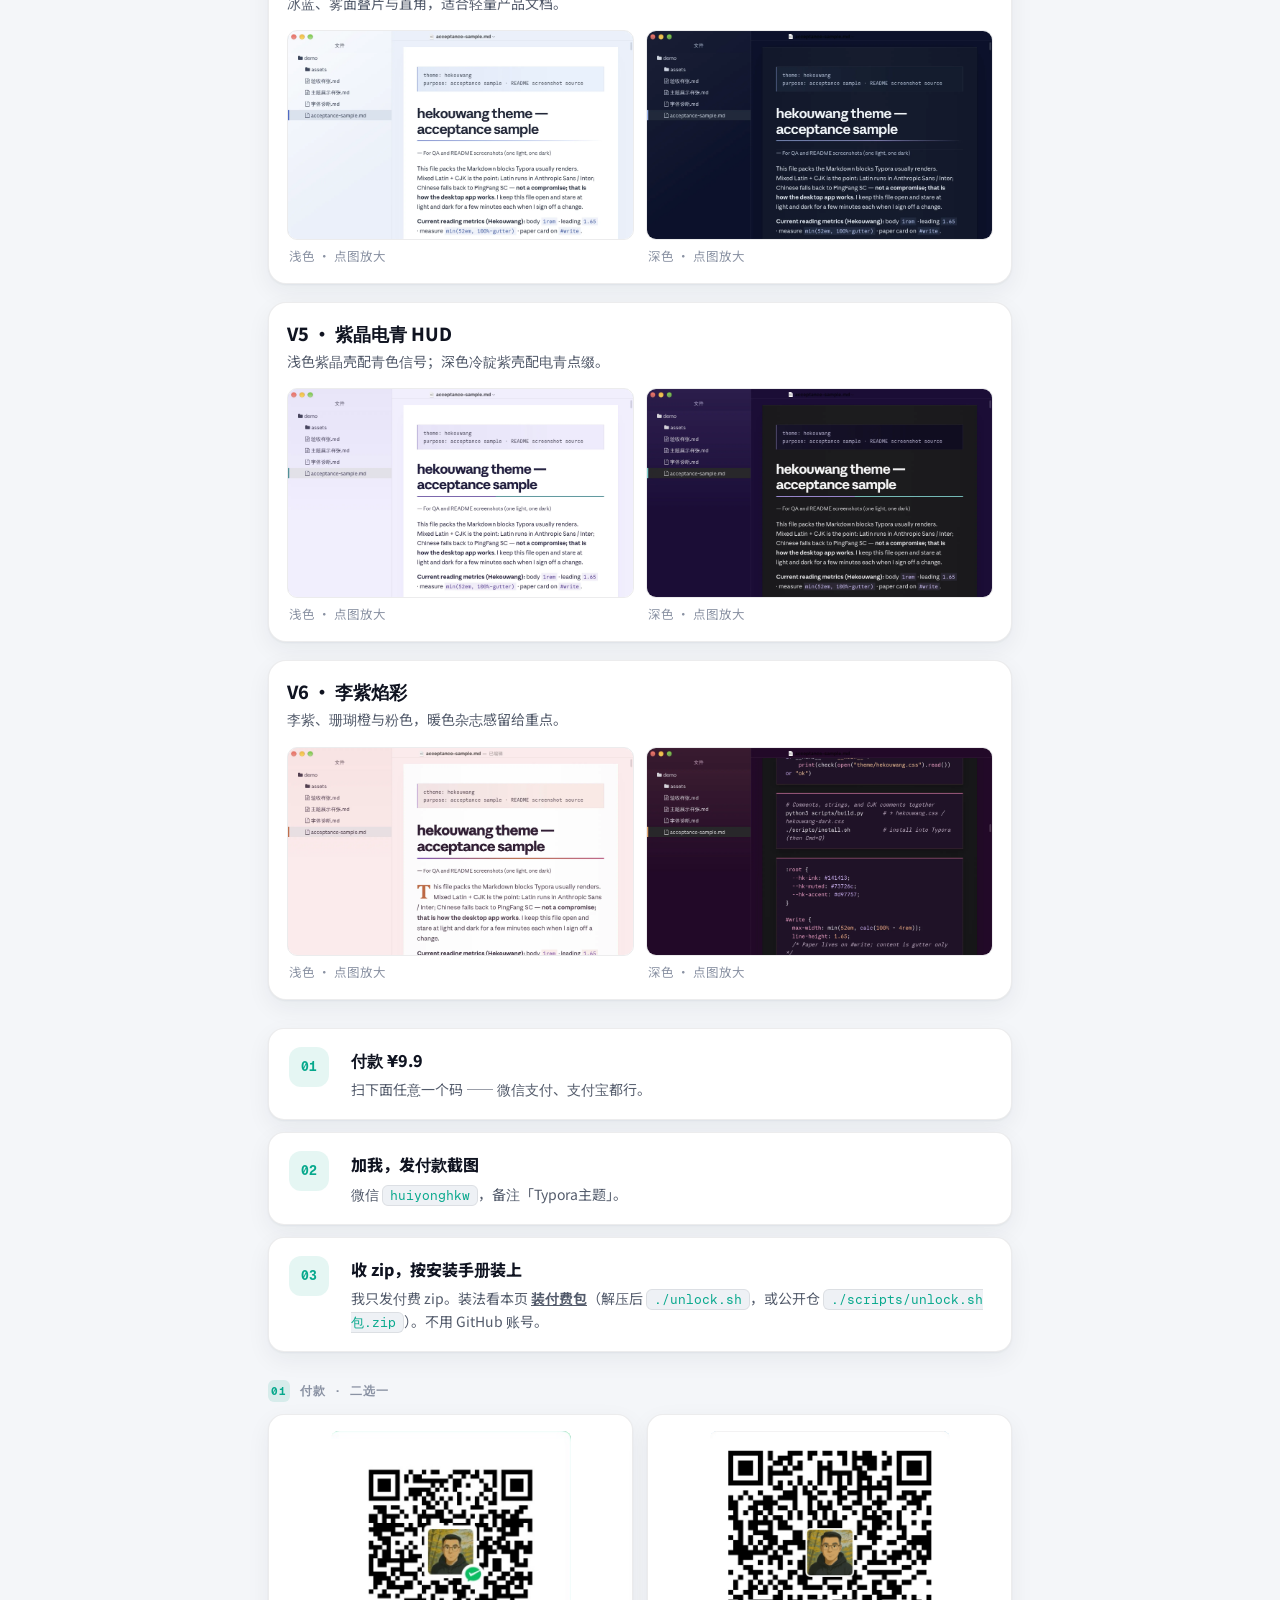
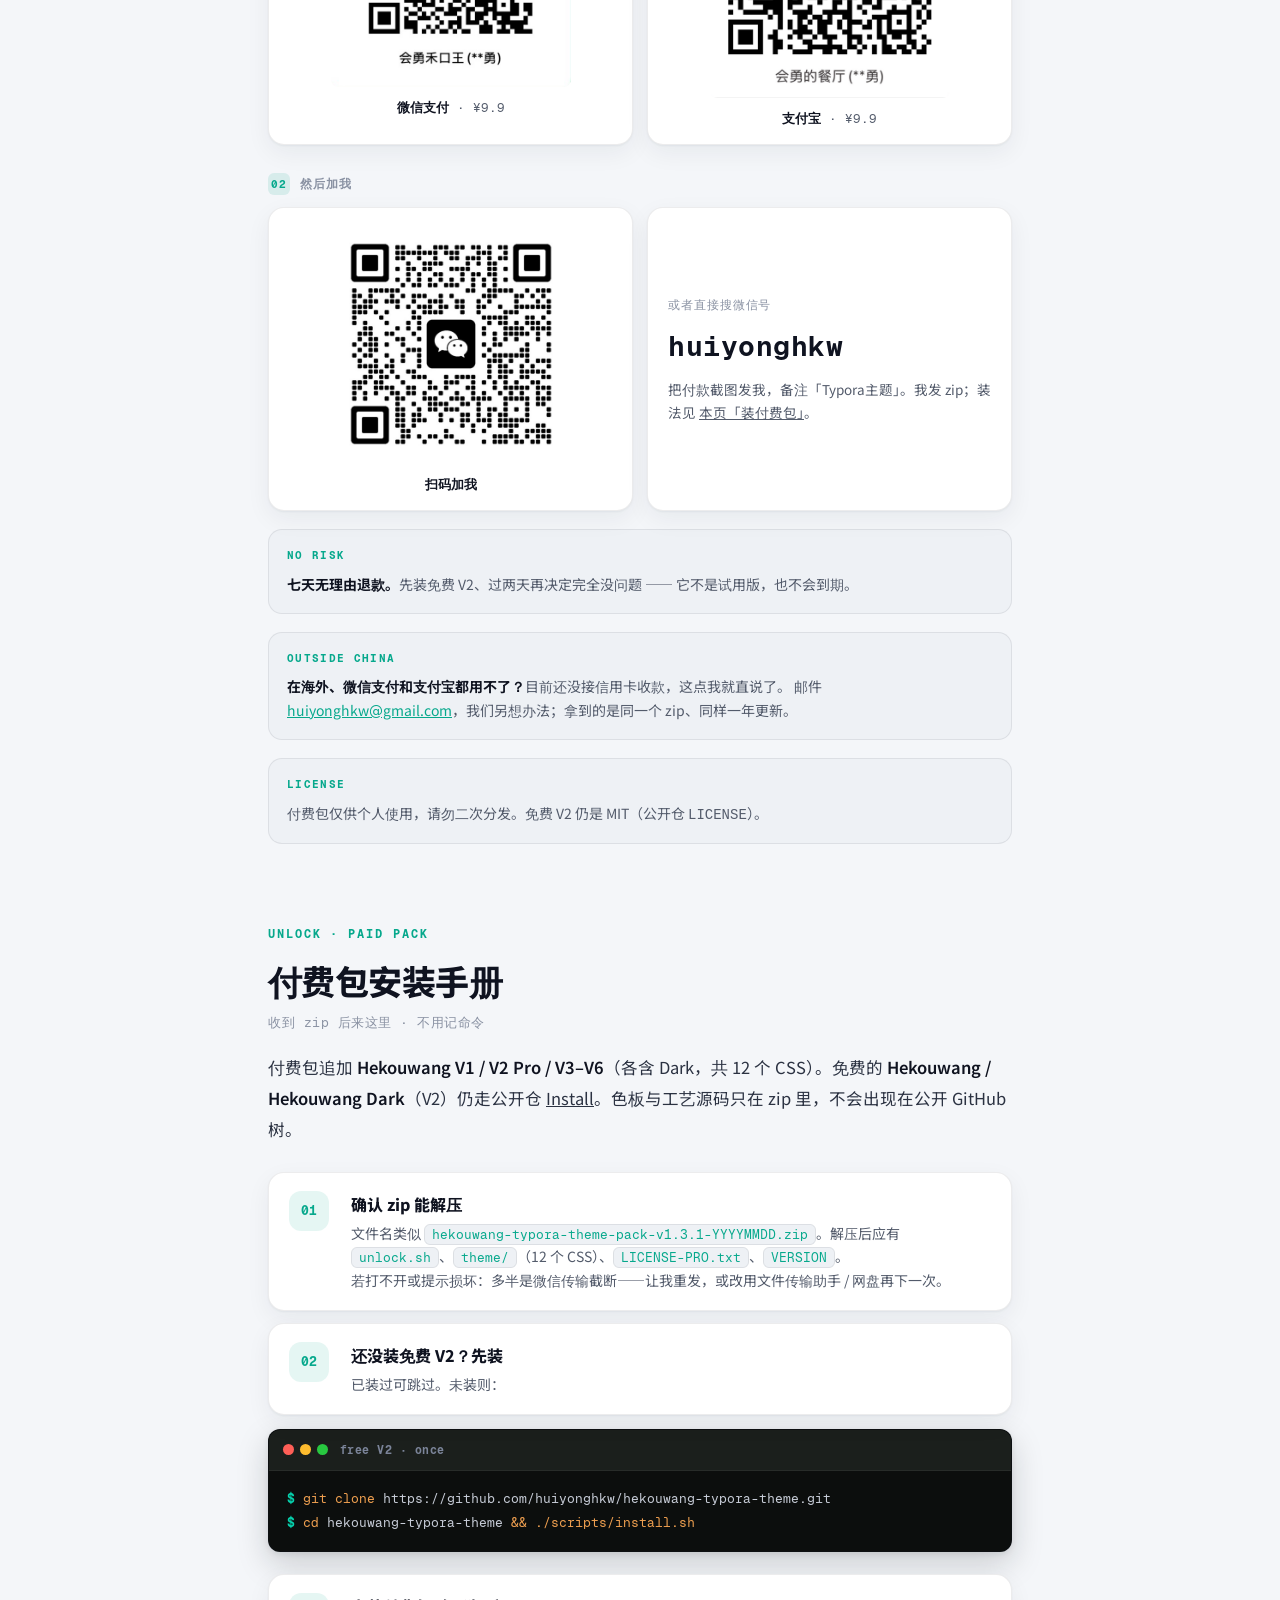
==== commit 479d5cb0: "fix: sidebar-collapsed paper used a polluted background variable Symptom: with a dark theme and the " ====
--- a/docs/index.html
+++ b/docs/index.html
@@ -505,7 +505,7 @@
   </section>
 
   <section id="shots">
-    <div class="sec-label">Free V2 · 2.0.1</div>
+    <div class="sec-label">Free V2 · 2.0.2</div>
     <h2 class="sec">免费 V2 · 浅色与深色实机截图</h2>
     <p class="prose">下图使用定稿 CSS 在 macOS Typora 中拍摄，展示标题、中英混排、引用、代码和表格。点击图片可查看原图；六套付费主题的浅深截图见<a href="#compare-shots">下方图库</a>。</p>
     <div class="premium-gallery">
@@ -775,7 +775,7 @@
 <span class="ok">✓</span> <span class="cm">Cmd+Q 退出再开 · 主题菜单选 Hekouwang / Hekouwang Dark</span></pre>
     </div>
     <p class="install-note">也可只拷 <code>theme/hekouwang.css</code>、<code>theme/hekouwang-dark.css</code> 和 <code>theme/hekouwang/</code> 到 Typora 主题文件夹（Preferences → Open Theme Folder）。</p>
-    <p class="install-note">从旧版升级？先看 <a href="https://github.com/huiyonghkw/hekouwang-typora-theme/blob/main/UPGRADE.md">2.0.1 升级说明</a>，其中列出免费版、付费包的安装与重启步骤。</p>
+    <p class="install-note">从旧版升级？先看 <a href="https://github.com/huiyonghkw/hekouwang-typora-theme/blob/main/UPGRADE.md">2.0.2 升级说明</a>，其中列出免费版、付费包的安装与重启步骤。</p>
   </section>
 
   <section id="buy">
